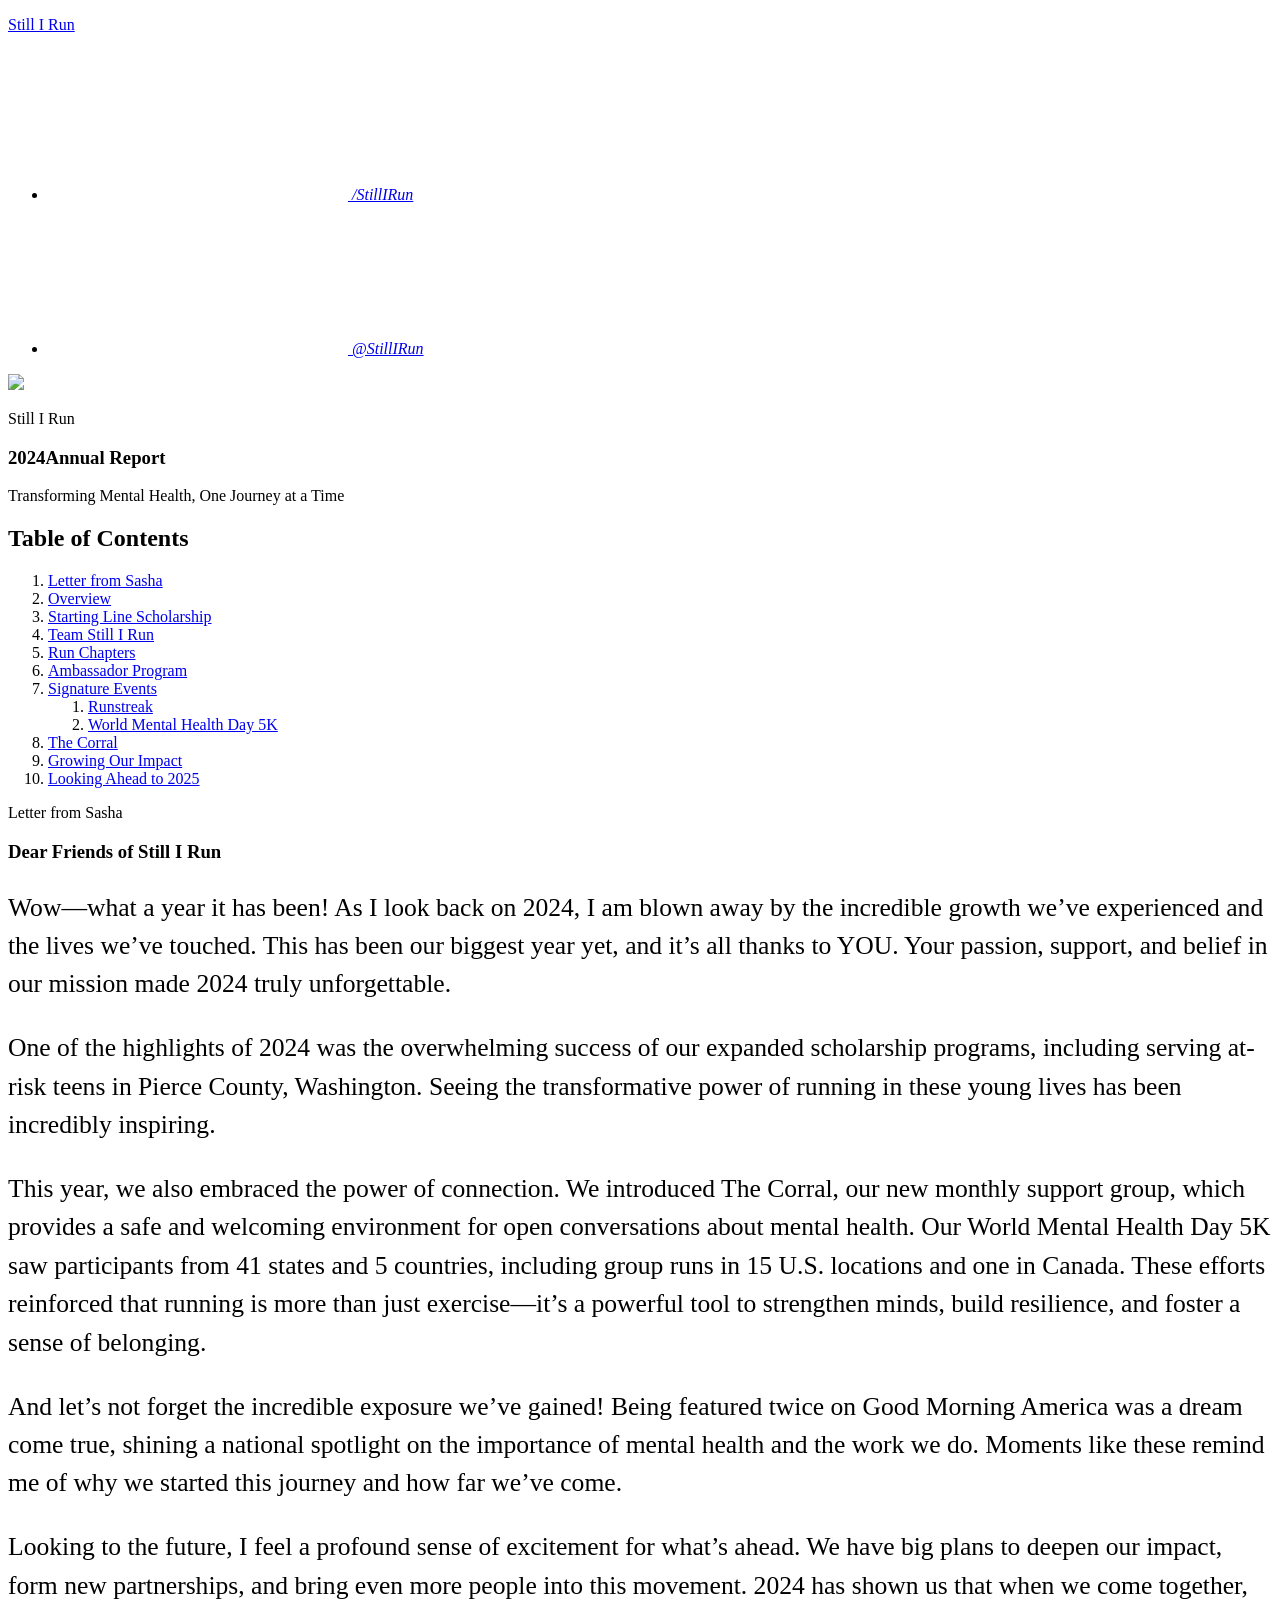
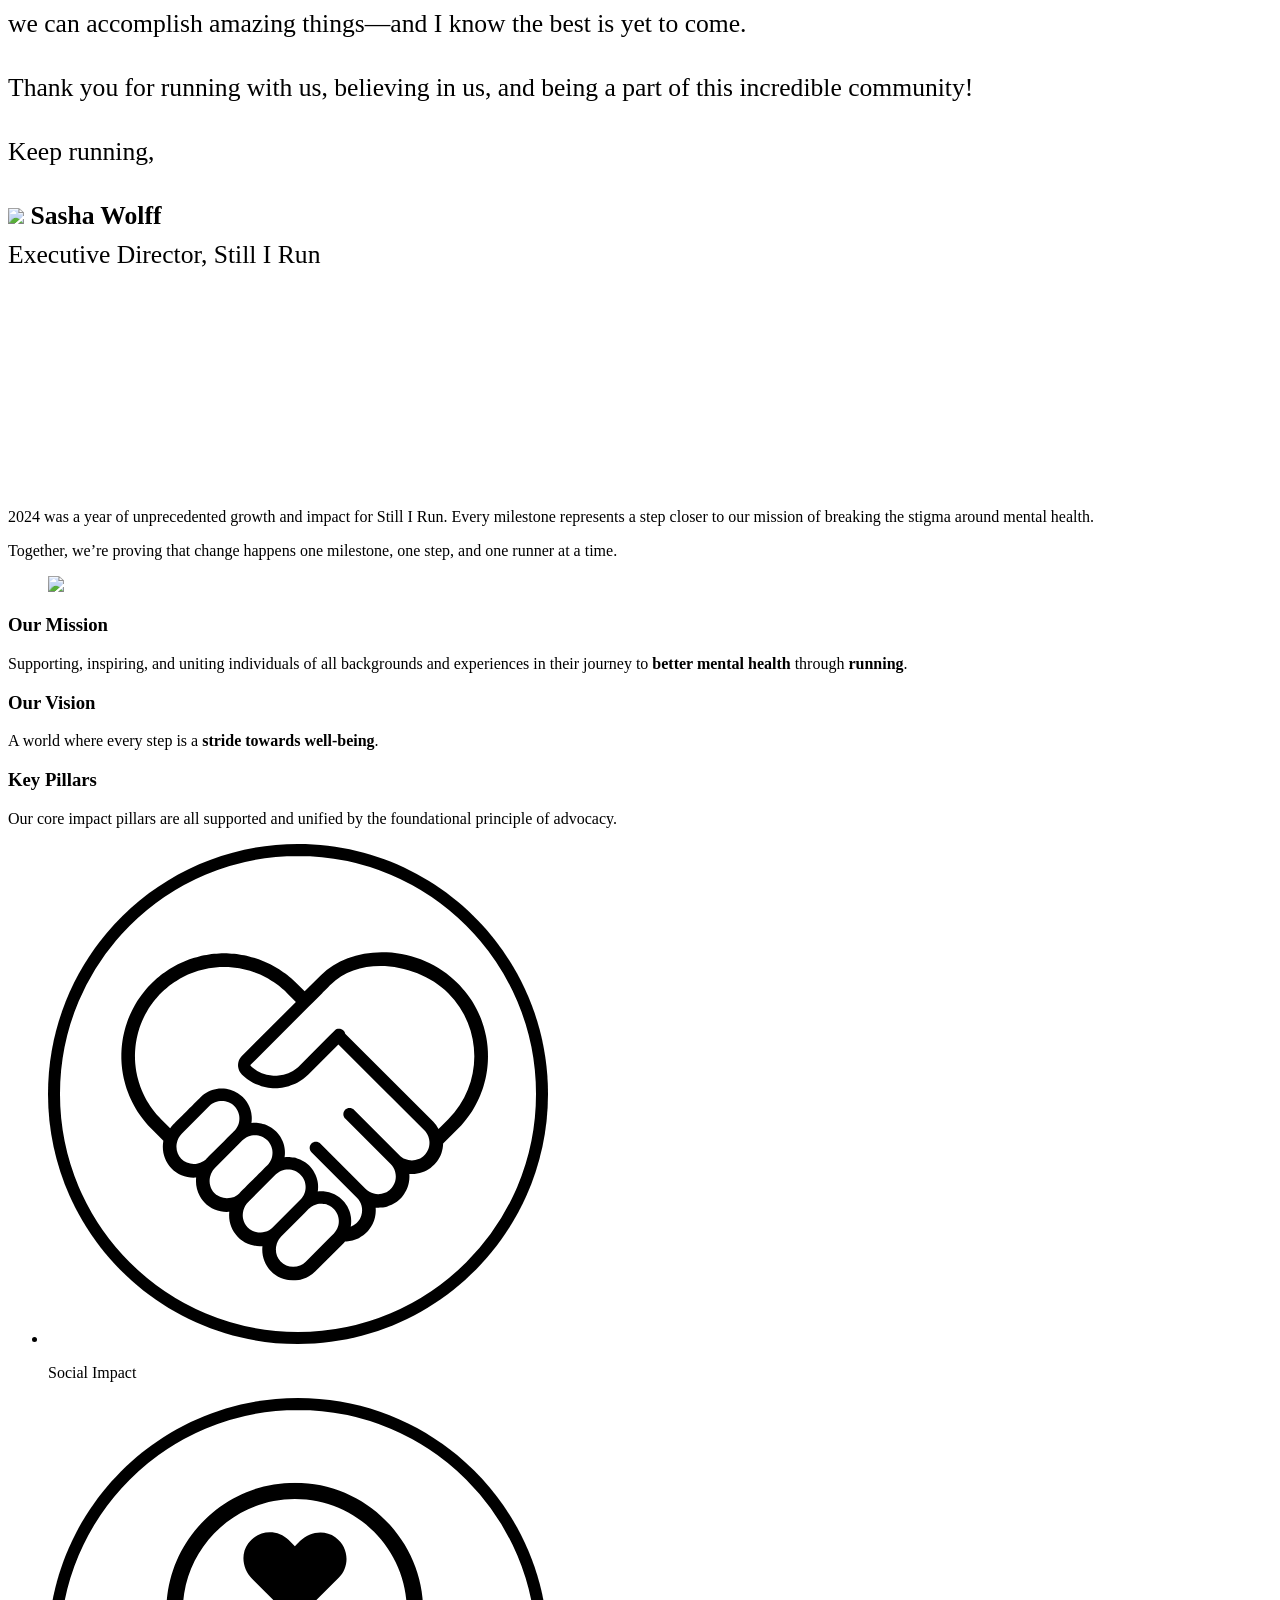
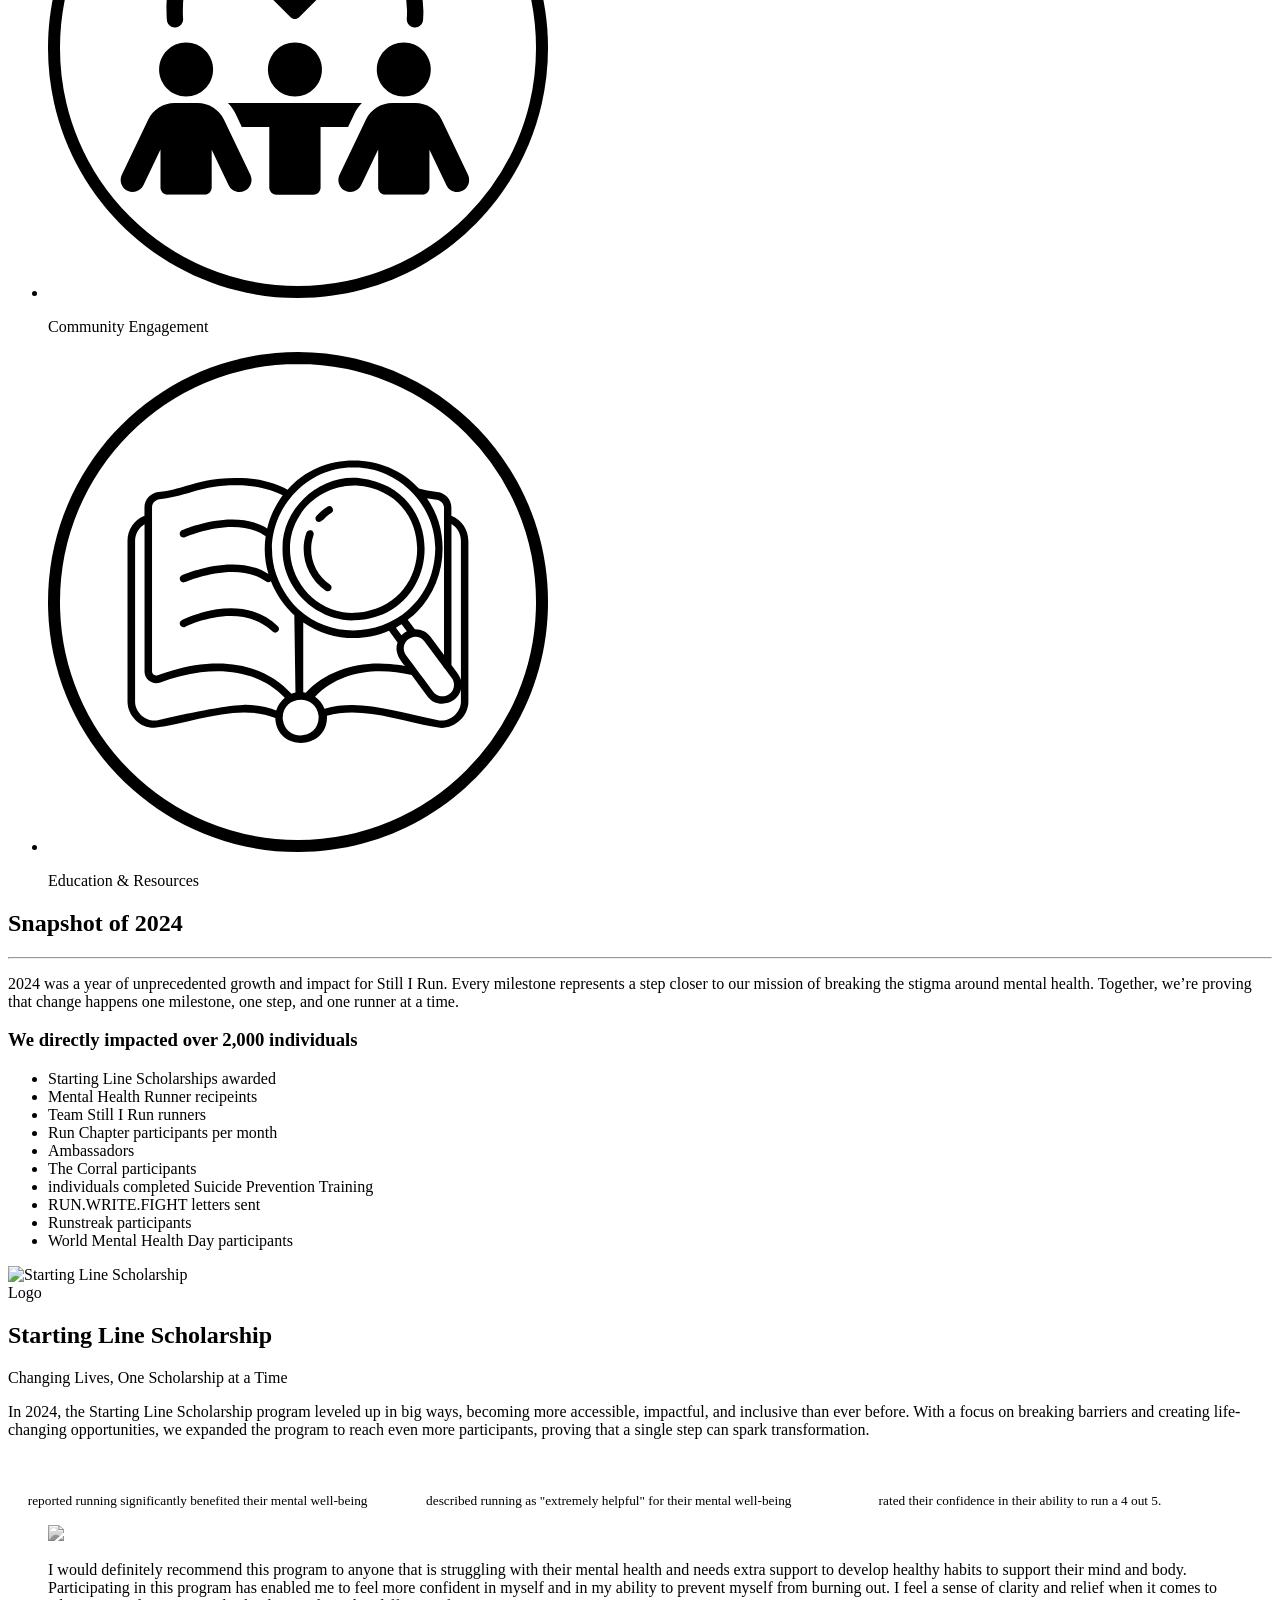
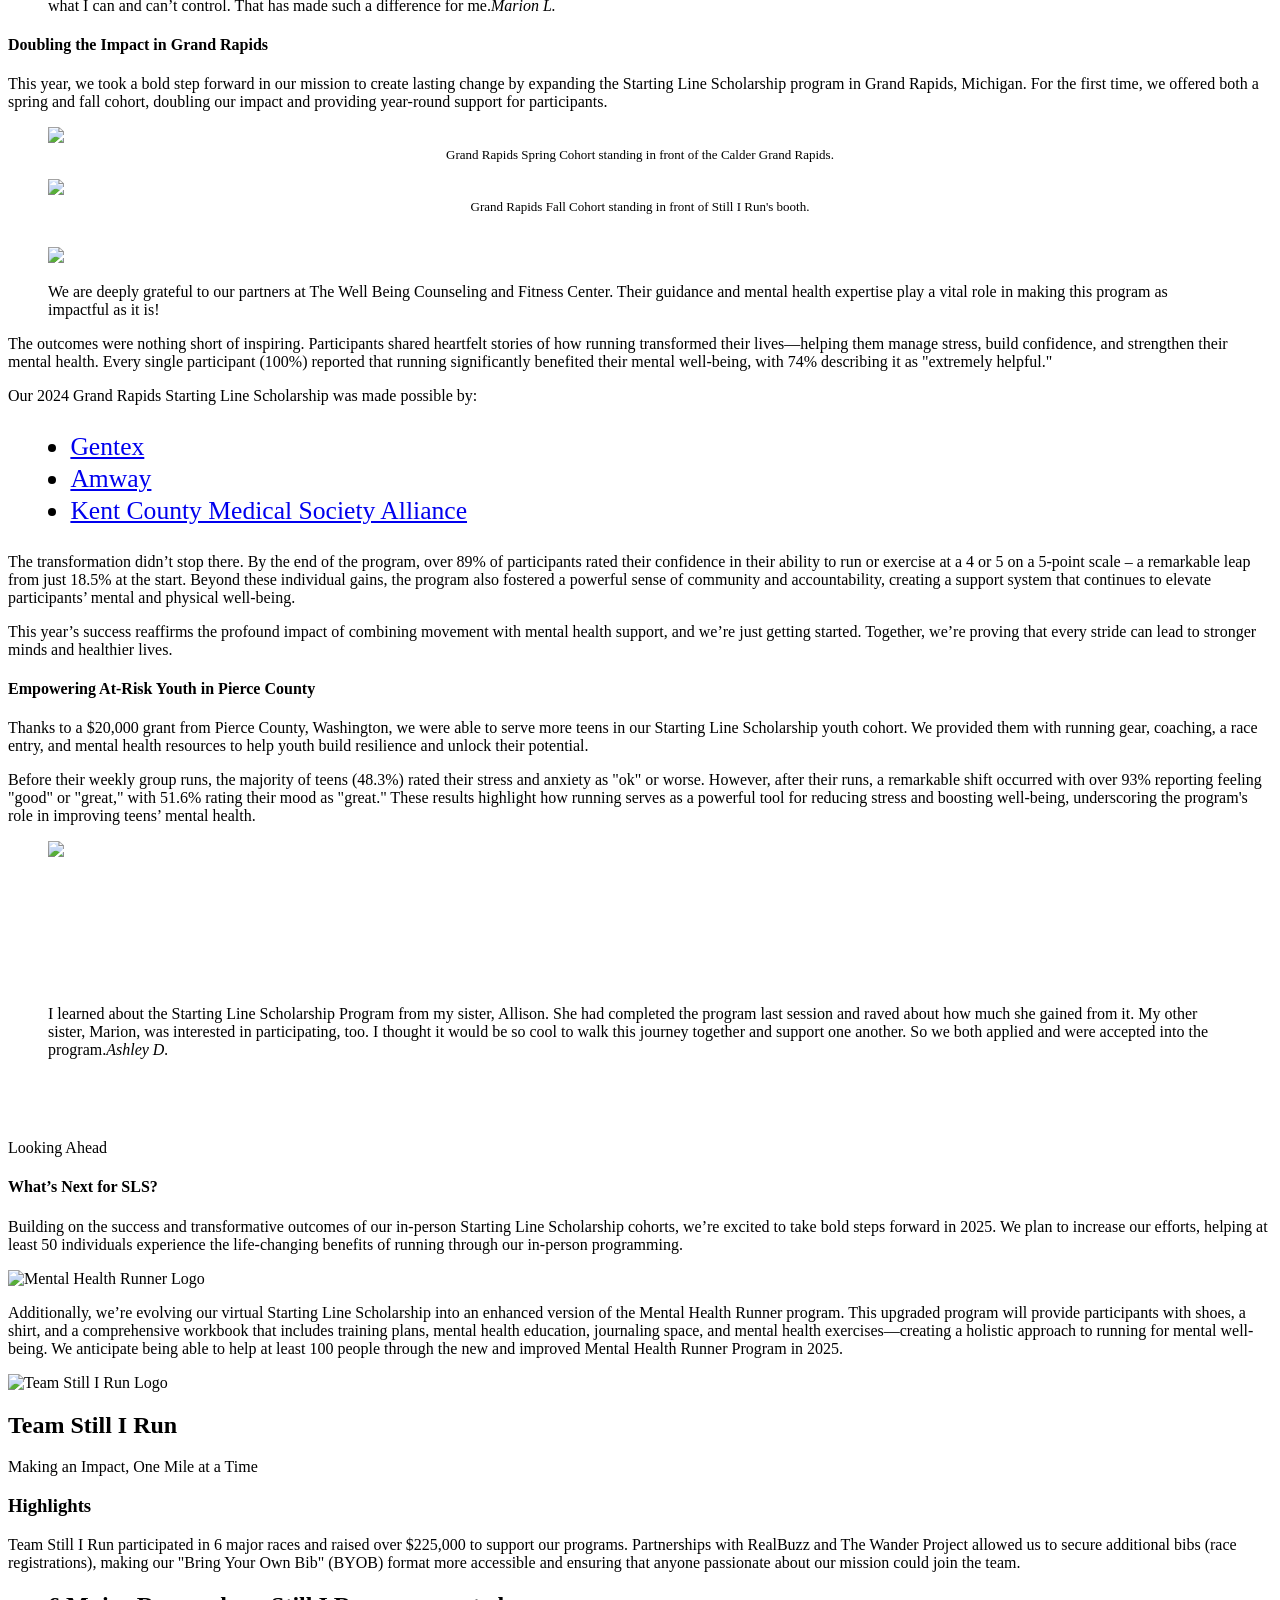
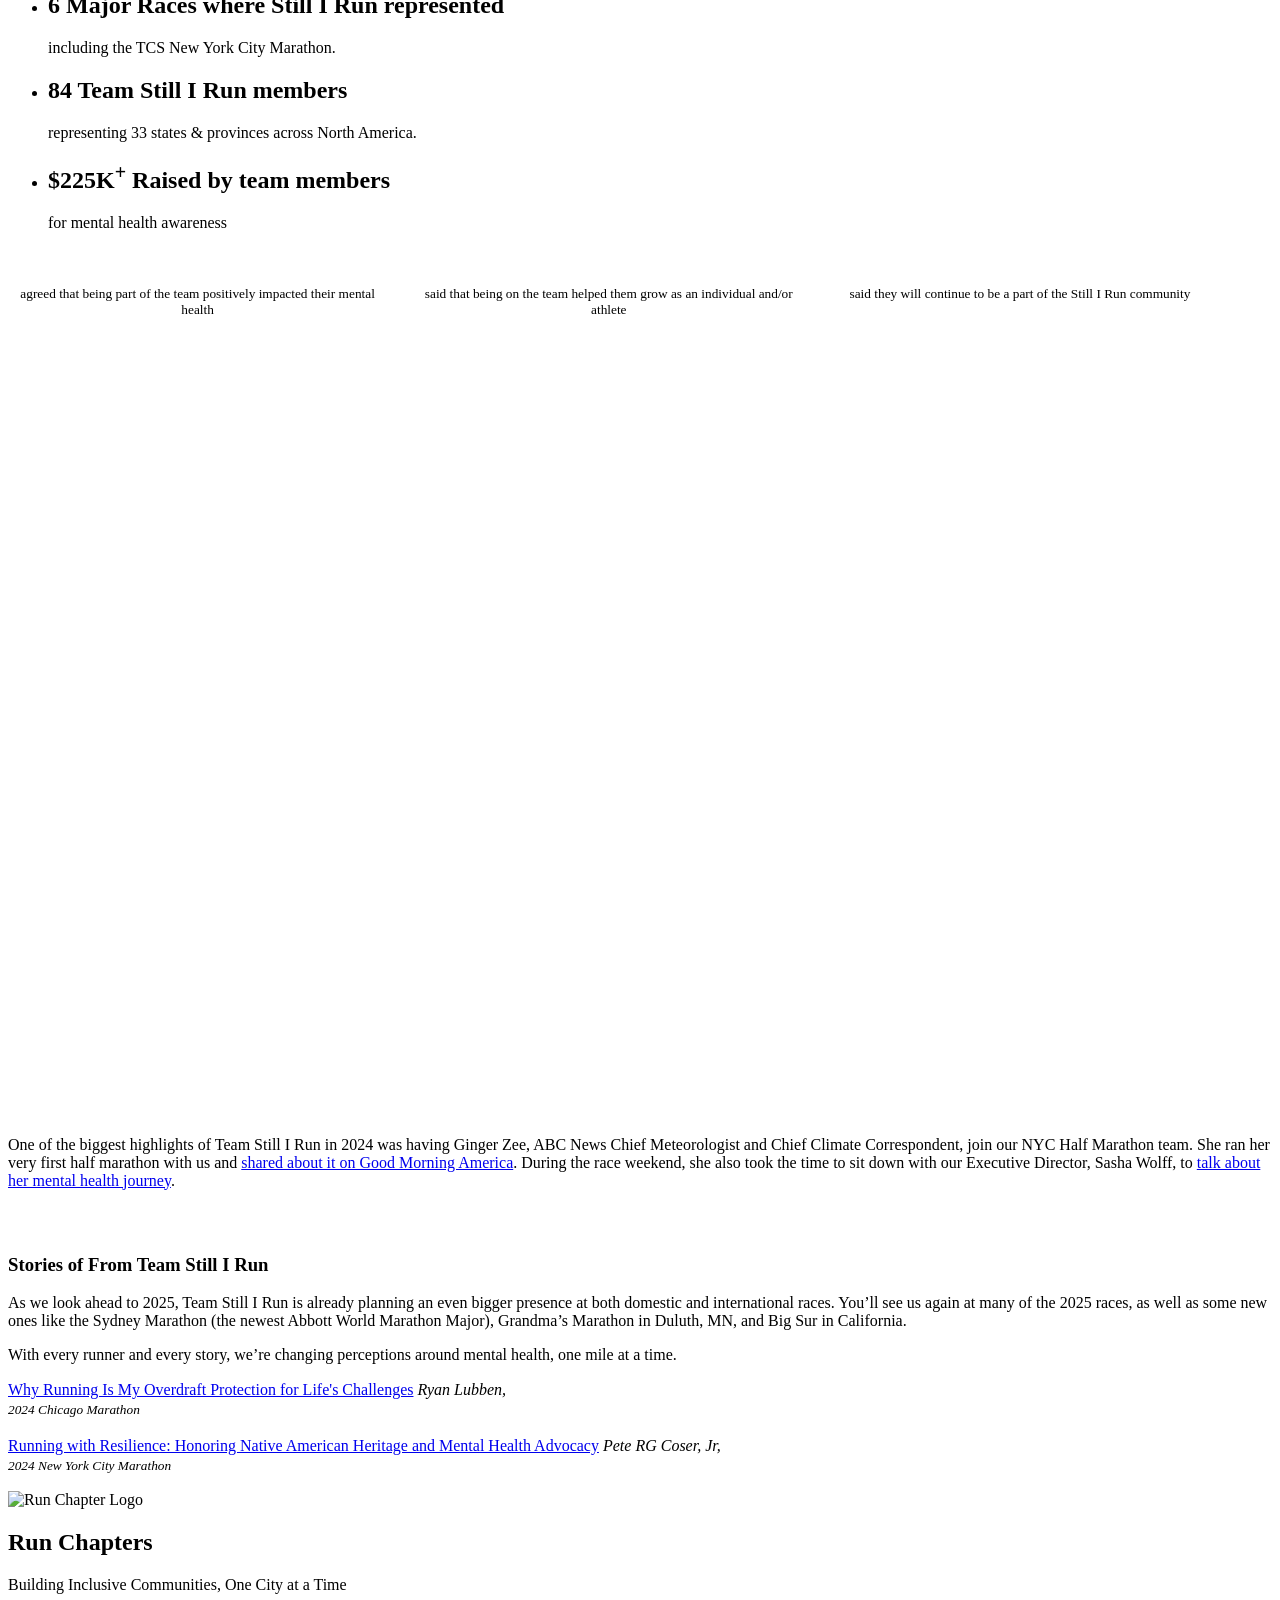
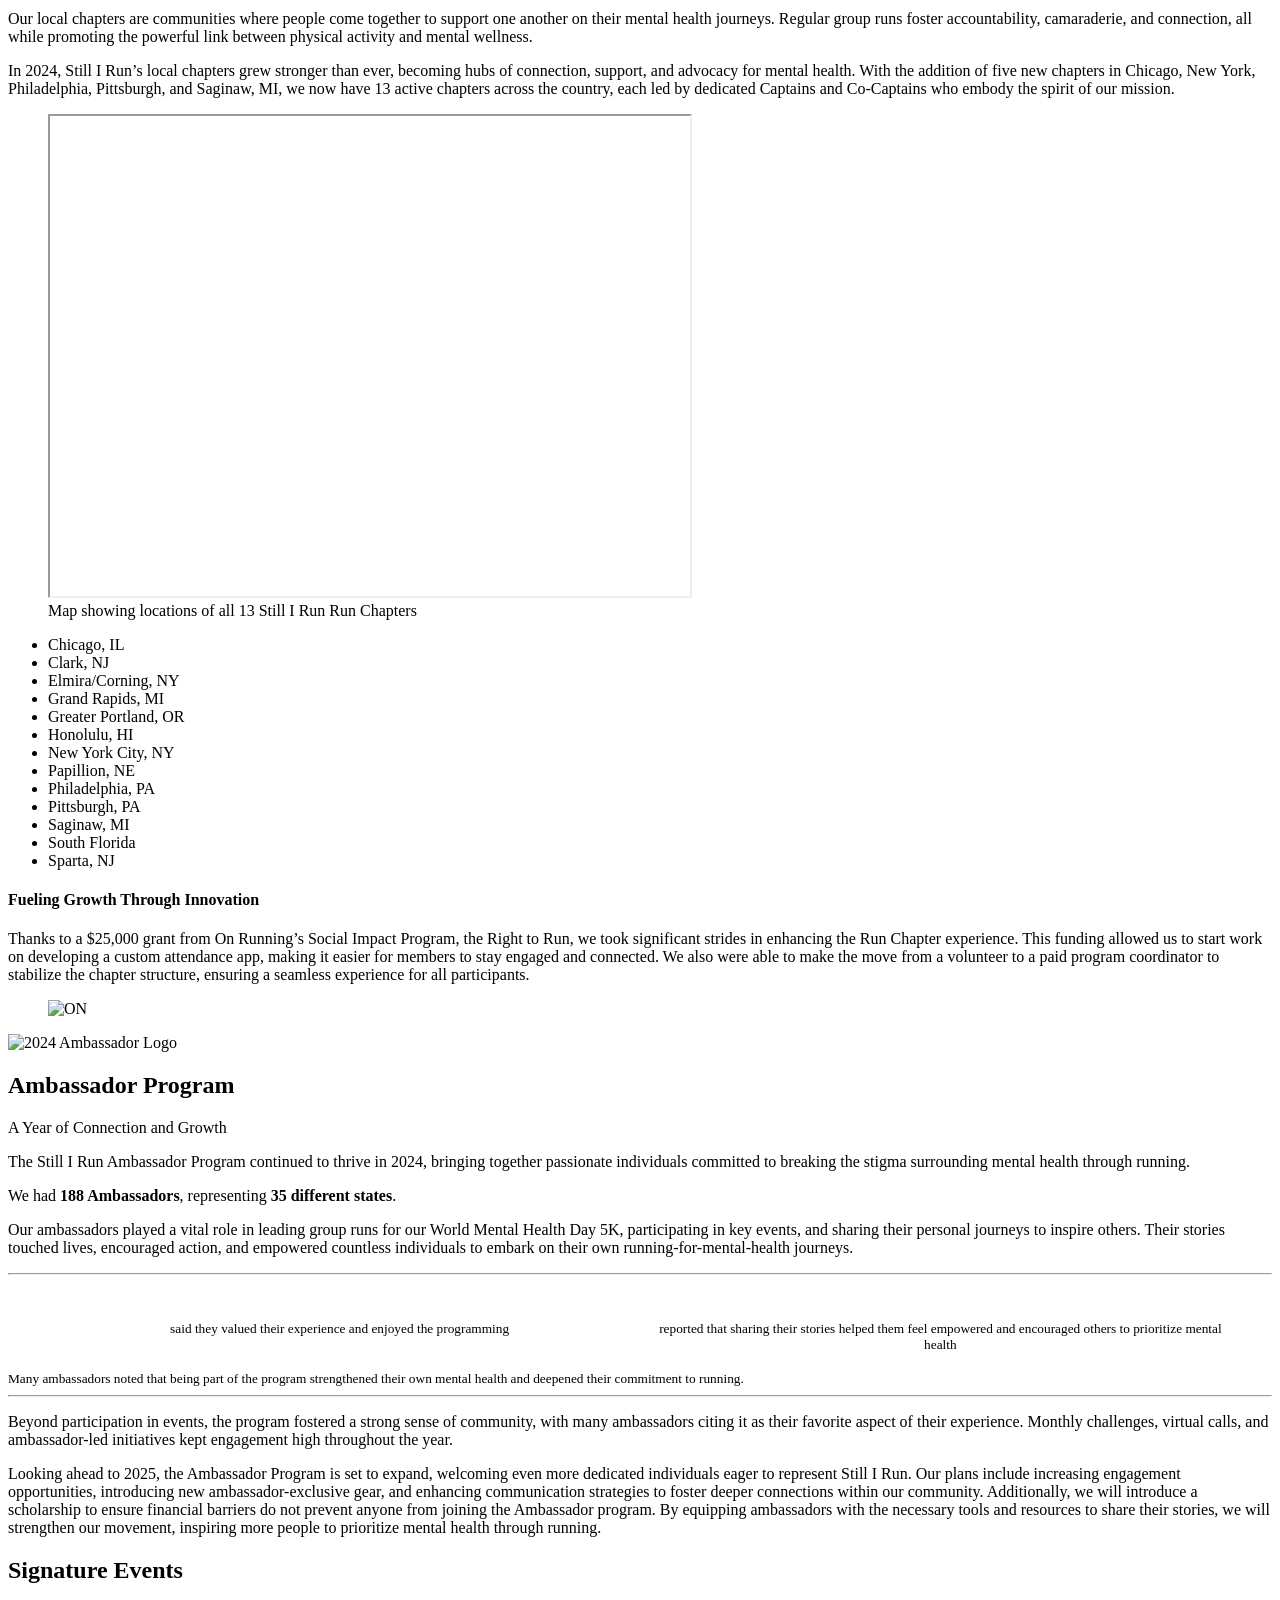
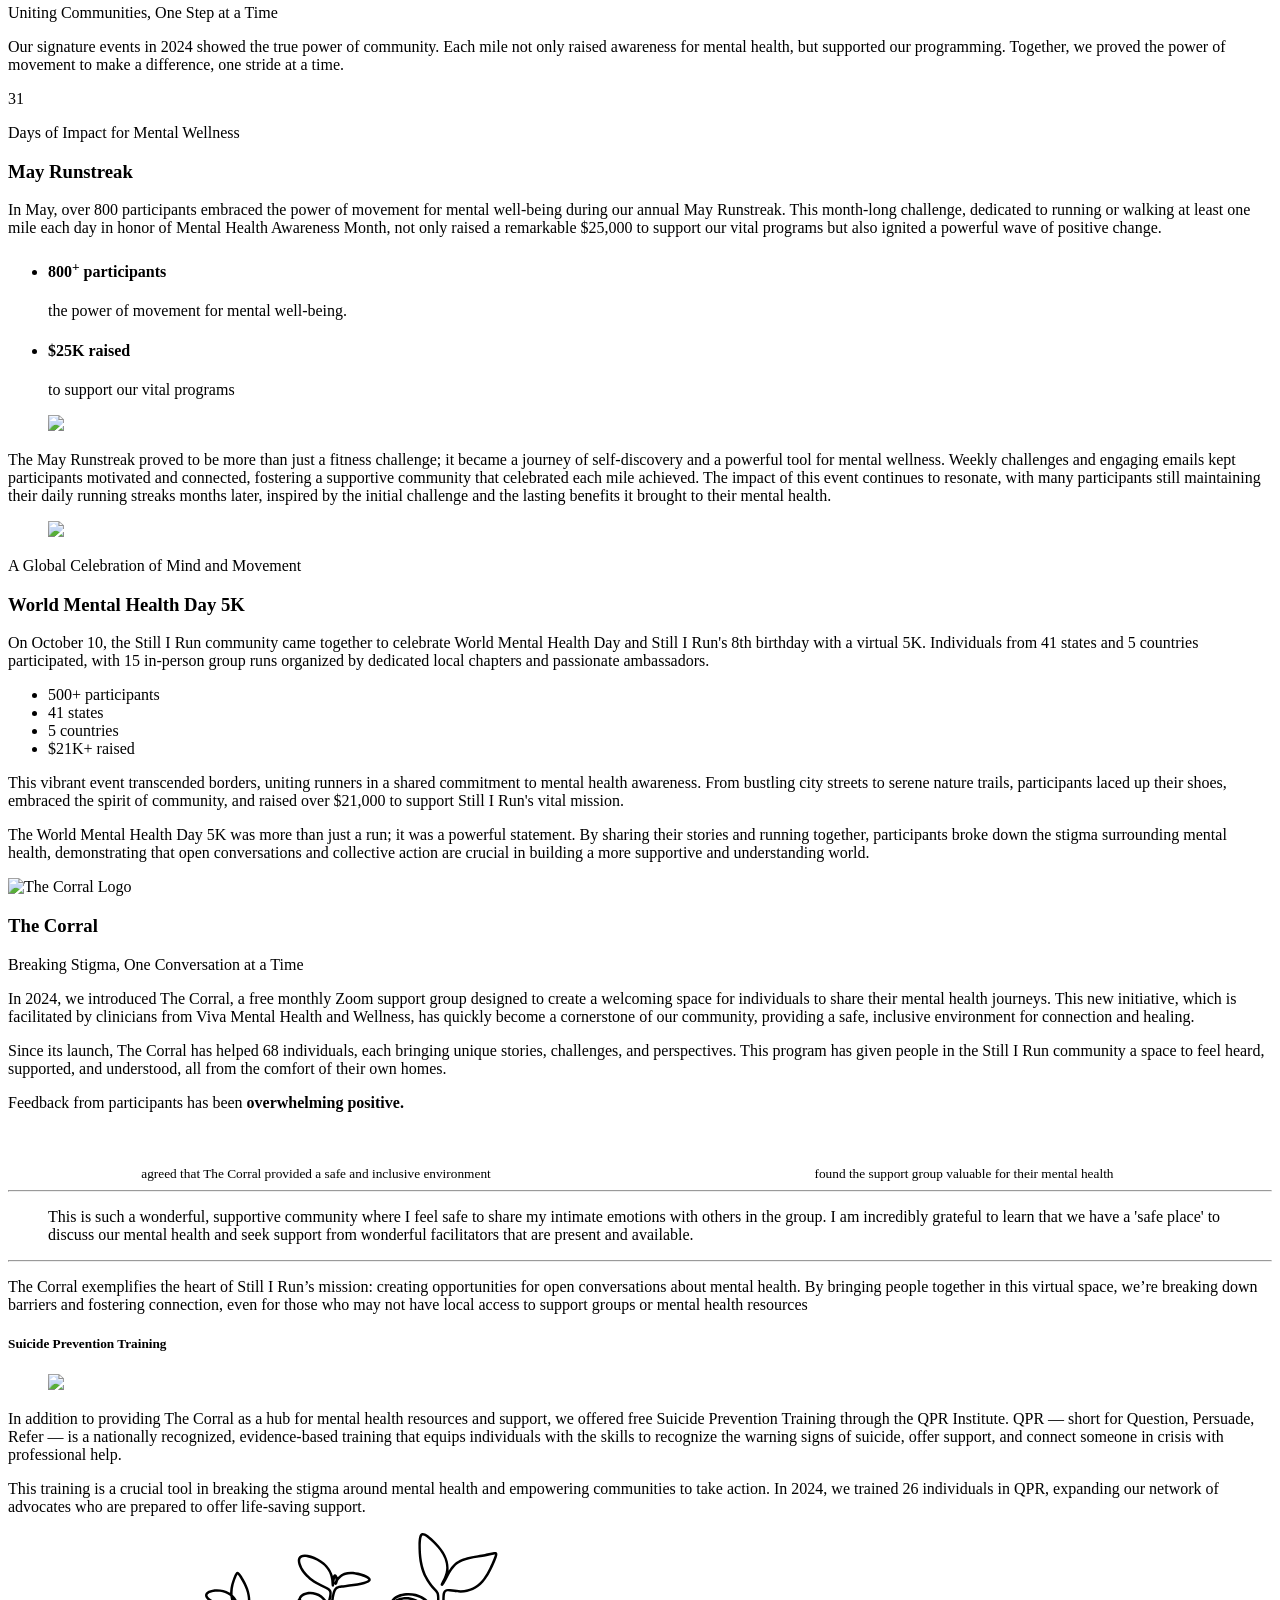
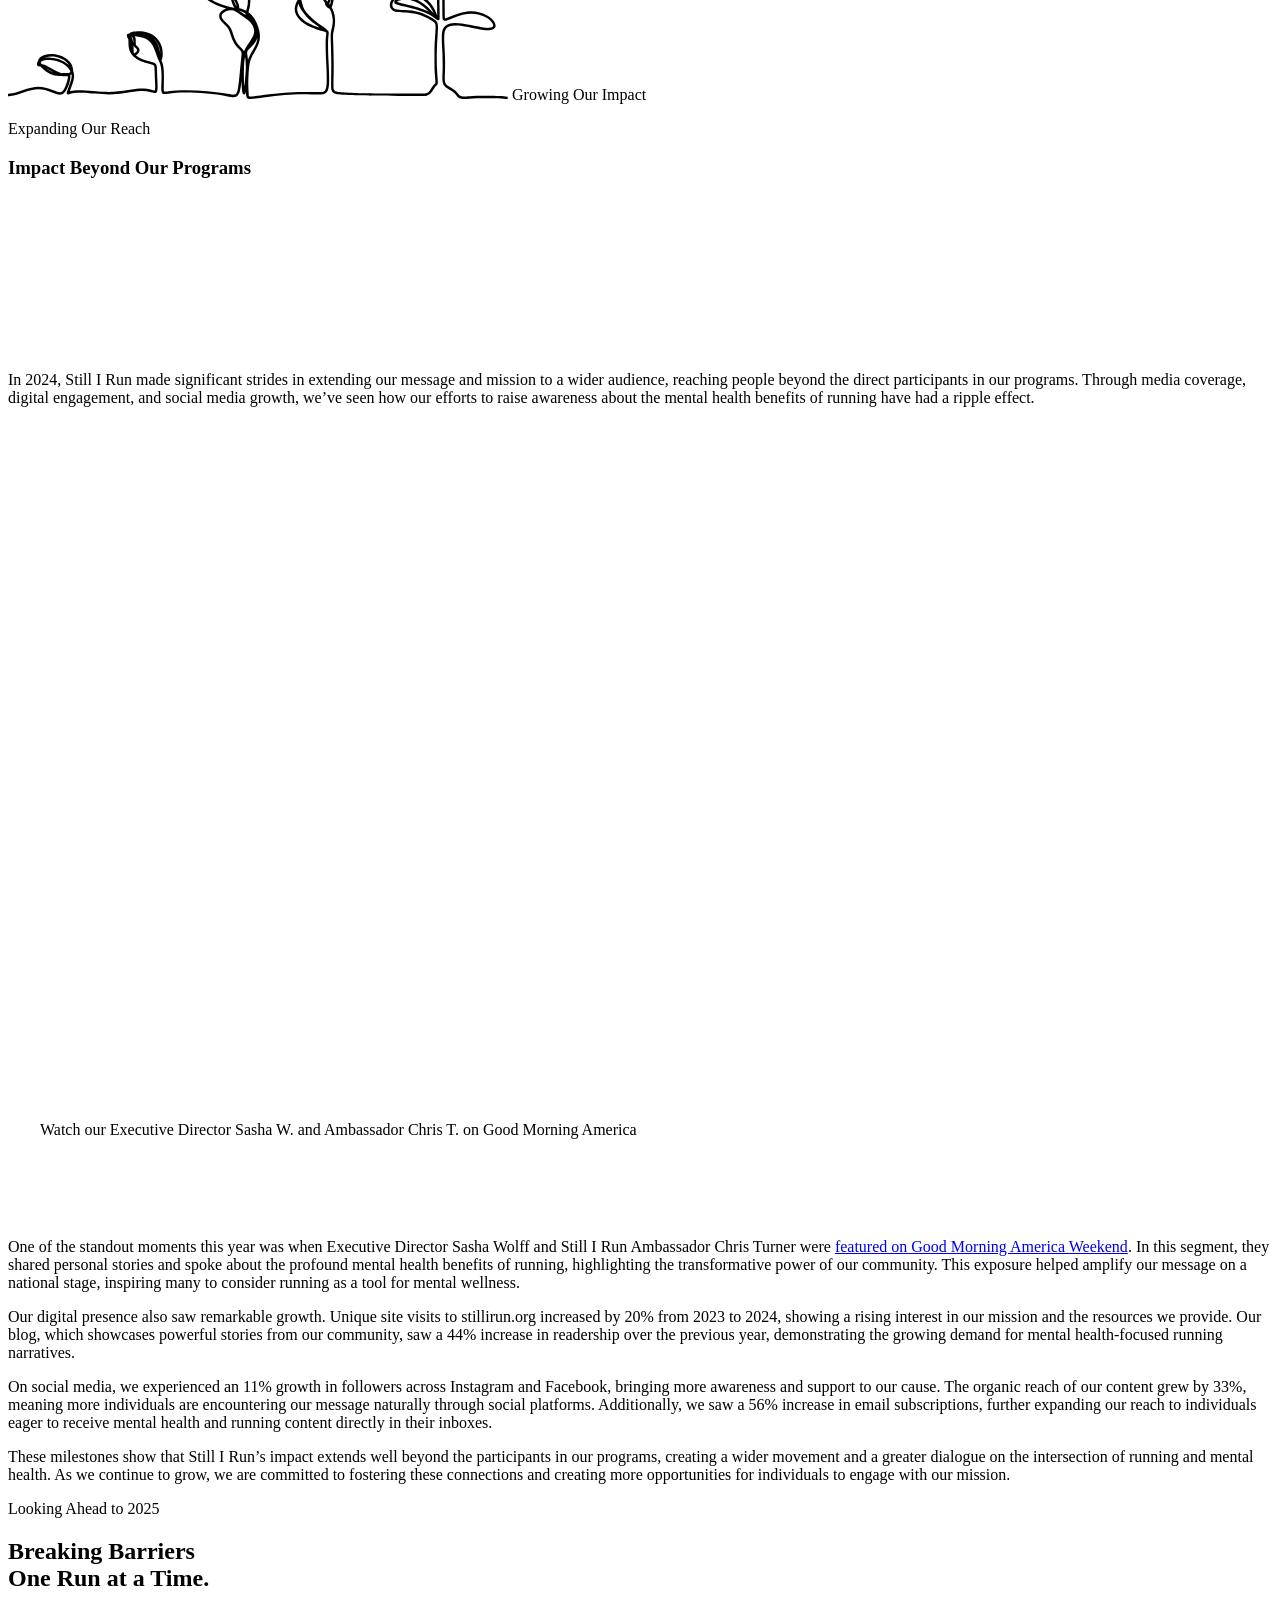
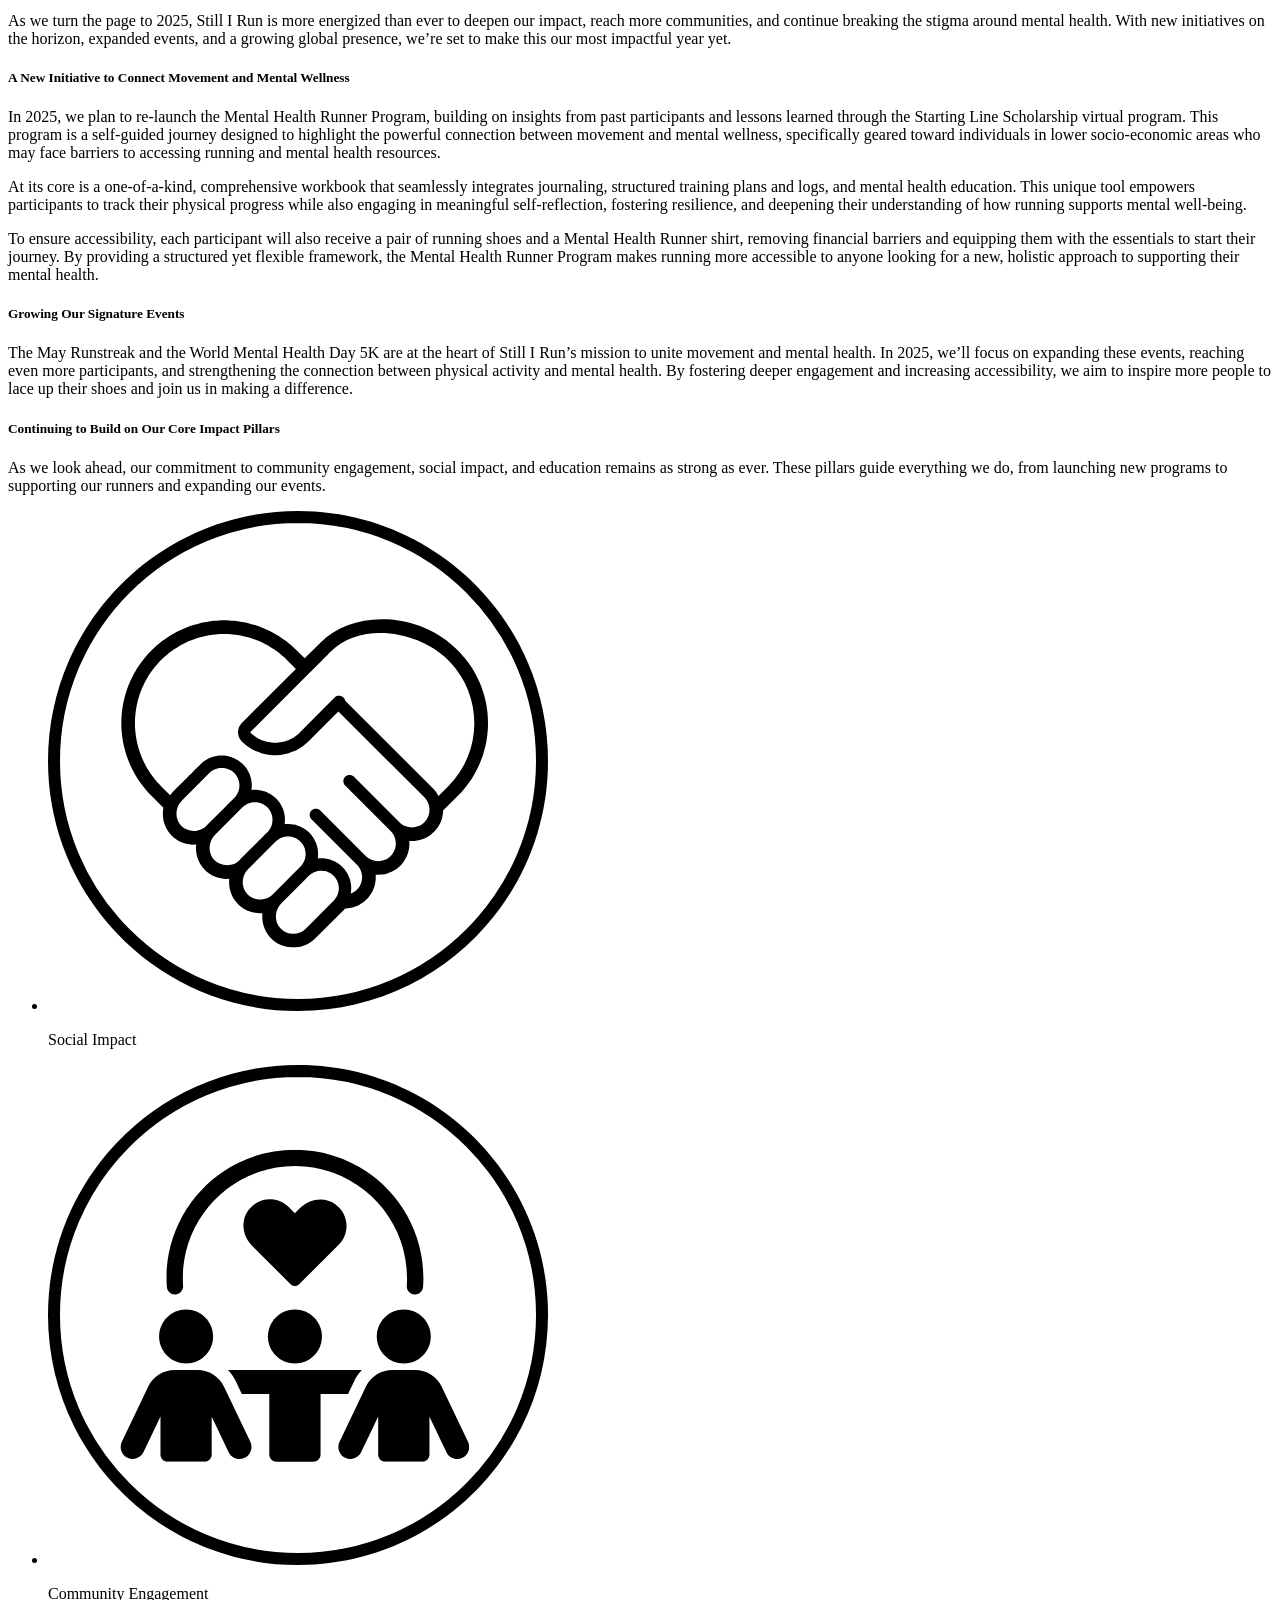
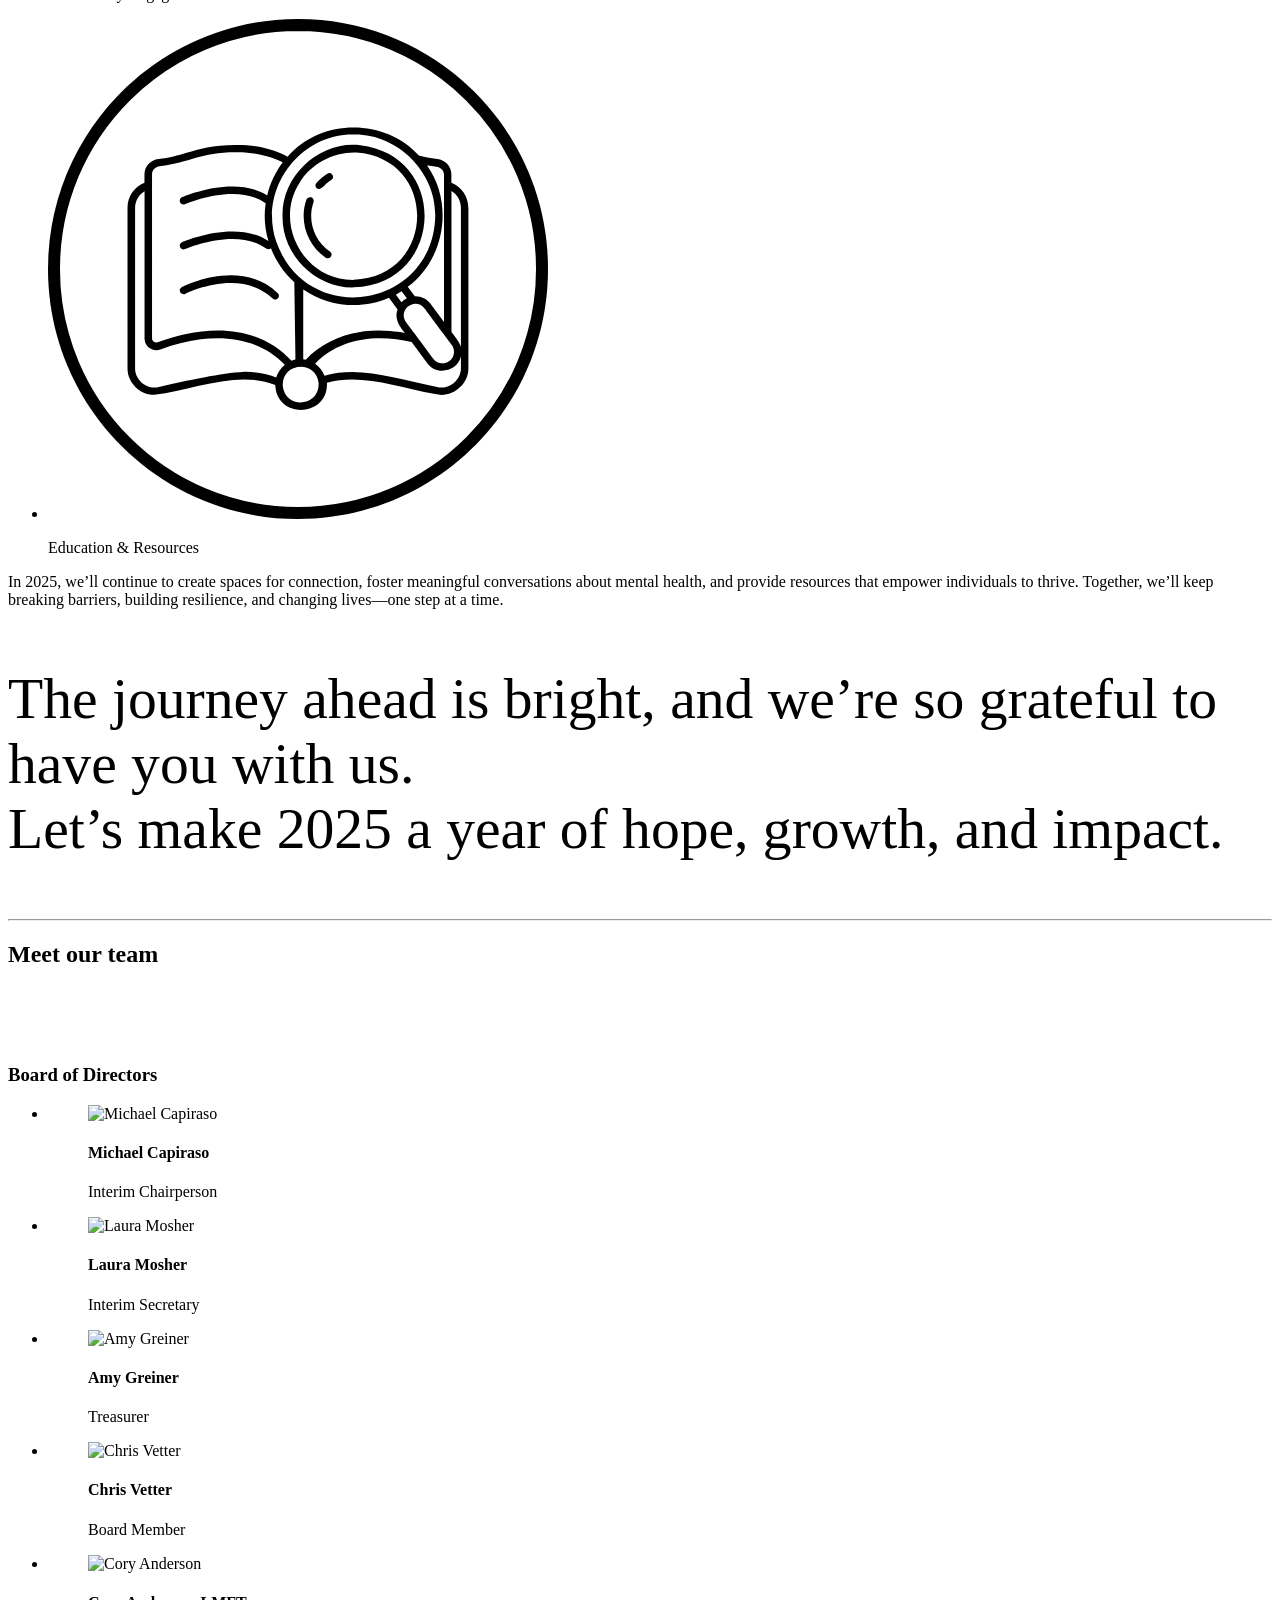
==== index.html @ dd04949f "Update text" ====
<!doctype html>
<html lang="en" prefix="og: http://ogp.me/ns#">

<head>
  <meta charset="utf-8">
  <meta name="viewport" content="width=device-width, initial-scale=1">

  <!-- SEO -->
  <title>Still I Run | 2024 Annual Report</title>
  <meta name="description"
    content="Still I Run is a nationwide non-profit dedicated to promoting the benefits of running for mental health. Read our 2024 annual report to see what we accomplished this year.">

  <!-- URL CANONICAL -->
  <link rel="canonical" href="https://stillirun.org/">

  <!-- Google Fonts -->
  <link
    href="https://fonts.googleapis.com/css?family=Roboto:100,100i,300,300i,400,400i,700,700i%7CMaitree:200,300,400,600,700&amp;subset=latin-ext"
    rel="stylesheet">

  <!-- CSS WebSlides -->
  <link rel="stylesheet" type='text/css' media='all' href="static/css/webslides.css">

  <!-- Optional - CSS SVG Icons (Font Awesome) -->
  <link rel="stylesheet" type='text/css' media='all' href="static/css/svg-icons.css">

  <!-- CSS Chart -->
  <link rel="stylesheet" href="https://cdn.jsdelivr.net/npm/charts.css/dist/charts.min.css">

  <link rel="stylesheet" type='text/css' media='all' href="static/css/chart-custom.css">

  <!-- Givebutter Widgets -->
  <script async src="https://widgets.givebutter.com/latest.umd.cjs?acct=p70xi9GwD0hI2Z2C&p=other"></script>


  <!-- SOCIAL CARDS (ADD YOUR INFO) -->

  <!-- FACEBOOK -->
  <meta property="og:url" content="https://stillirun.org/">
  <meta property="og:type" content="article">
  <meta property="og:title" content="Still I Run — 2024 Annual Report">
  <meta property="og:description"
    content="Still I Run is a nationwide non-profit dedicated to promoting the benefits of running for mental health. Read our 2024 annual report to see what we accomplished this year.">
  <meta property="og:updated_time" content="2025-02-24T11:30:50">
  <meta property="og:image" content="static/images/share-image.jpg">

  <!-- TWITTER -->
  <meta name="twitter:card" content="summary_large_image">
  <meta name="twitter:site" content="@stillirun">
  <meta name="twitter:creator" content="@stillirun">
  <meta name="twitter:title" content="Still I Run — 2024 Annual Report">
  <meta name="twitter:description"
    content="Still I Run is a nationwide non-profit dedicated to promoting the benefits of running for mental health. Read our 2024 annual report to see what we accomplished this year.">
  <meta name="twitter:image" content="static/images/share-image.jpg">

  <!-- FAVICONS -->
  <link rel="shortcut icon" sizes="16x16" href="static/images/favicons/favicon.png">
  <link rel="shortcut icon" sizes="32x32" href="static/images/favicons/favicon-32.png">
  <link rel="apple-touch-icon icon" sizes="76x76" href="static/images/favicons/favicon-76.png">
  <link rel="apple-touch-icon icon" sizes="120x120" href="static/images/favicons/favicon-120.png">
  <link rel="apple-touch-icon icon" sizes="152x152" href="static/images/favicons/favicon-152.png">
  <link rel="apple-touch-icon icon" sizes="180x180" href="static/images/favicons/favicon-180.png">
  <link rel="apple-touch-icon icon" sizes="192x192" href="static/images/favicons/favicon-192.png">

  <!-- Android -->
  <meta name="mobile-web-app-capable" content="yes">
  <meta name="theme-color" content="#333333">

</head>

<body>
  <header role="banner">
    <nav role="navigation">
      <p class="logo"><a href="index.html" title="Still I Run 2024 Annual Report">Still I Run</a></p>
      <ul>
        <li class="facebook">
          <a rel="external" href="https://facebook.com/stillirun" title="Facebook">
            <svg class="fa-facebook">
              <use xlink:href="#fa-facebook"></use>
            </svg>
            <em>/StillIRun</em>
          </a>
        </li>
        <li class="instagram">
          <a rel="external" href="https://instagram.com/stillirun" title="Instagram">
            <svg class="fa-instagram">
              <use xlink:href="#fa-instagram"></use>
            </svg>
            <em>@StillIRun</em>
          </a>
        </li>
      </ul>
    </nav>
  </header>

  <main role="main">
    <article id="webslides">
      <section>
        <span class="background background-right"
          style="background-image:url('static/images/backgrounds/1.svg')"></span>
        <img src="static/images/logos/logo-green.png" width="200" class="background-top-left" />
        <div class="wrap">
          <p class="text-subtitle">Still I Run</p>
          <h1><strong class="text-landing">2024</strong>Annual Report</h1>
          <p class="text-intro">Transforming Mental Health, One Journey at a Time</p>
        </div>
      </section>
      <section id="toc">
        <span class="background-right-top fade-white" style="background-image:url('static/images/backgrounds/toc-bg.jpg')"></span>
        <div class="wrap alignright">
          <h2 class="text-landing">Table of Contents</h2>
          <div class="toc size-50">
            <ol>
              <li>
                <a href="#letter-from-sasha" title="Go to Letter from Sasha">
                  <span class="chapter">Letter from Sasha</span>
                </a>
              </li>
              <li>
                <a href="#overview" title="Go to Overview">
                  <span class="chapter">Overview</span>
                </a>
              </li>
              <li><a href="#sls" title="Go to Starting Line Scholarship">
                  <span class="chapter">Starting Line Scholarship</span>
                </a></li>
              <li><a href="#tsir" title="Go to Team Still I Run">
                  <span class="chapter">Team Still I Run</span>
                </a></li>
              <li><a href="#run-chapters" title="Go to Run Chapters">
                  <span class="chapter">Run Chapters</span>
                </a></li>
              <li><a href="#ambassadors" title="Go to Ambassador Program">
                  <span class="chapter">Ambassador Program</span>
                </a></li>
              <li>
                <a href="#events" title="Go to Signature Events">
                  <span class="chapter">Signature Events</span>
                </a>
                <ol>
                  <li>
                    <a href="#runstreak" title="Go to Runstreak">
                      <span class="chapter">Runstreak</span>
                    </a>
                  </li>
                  <li>
                    <a href="#wmhd" title="Go to World Mental Health Day 5K">
                      <span class="chapter">World Mental Health Day 5K</span>
                    </a>
                  </li>
                </ol>
              </li>
              <li><a href="#corral" title="Go to The Corral">
                  <span class="chapter">The Corral</span>
                </a></li>
              <li><a href="#impact" title="Go to Growing Our Impact">
                  <span class="chapter">Growing Our Impact</span>
                </a></li>
              <li><a href="#future" title="Go to Looking Ahead to 2025">
                  <span class="chapter">Looking Ahead to 2025</span>
                </a></li>
            </ol>
          </div>
        </div>
      </section>
      <section id="letter-from-sasha no-padding">
        <span class="background-center-bottom" style="background-image:url('static/images/backgrounds/4.svg')"></span>
        <div class="wrap">
          <span class="text-subtitle">Letter from Sasha</span>
          <h3><strong>Dear Friends of Still I Run</strong></h3>

          <div class="text-cols" style="font-size: 1.6rem; line-height: 2.4rem;">
            <p>Wow—what a year it has been! As I look back on 2024, I am blown away by the incredible growth we’ve
              experienced and the lives we’ve touched. This has been our biggest year yet, and it’s all thanks to YOU.
              Your passion, support, and belief in our mission made 2024 truly unforgettable.</p>
            <p>One of the highlights of 2024 was the overwhelming success of our expanded scholarship programs,
              including serving at-risk teens in Pierce County, Washington. Seeing the transformative power of running
              in these young lives has been incredibly inspiring.</p>

            <p>This year, we also embraced the power of connection. We introduced The Corral, our new monthly support
              group, which provides a safe and welcoming environment for open conversations about mental health. Our
              World Mental Health Day 5K saw participants from 41 states and 5 countries, including group runs in 15
              U.S. locations and one in Canada. These efforts reinforced that running is more than just exercise—it’s a
              powerful tool to strengthen minds, build resilience, and foster a sense of belonging.</p>

            <p>And let’s not forget the incredible exposure we’ve gained! Being featured twice on Good Morning America
              was a dream come true, shining a national spotlight on the importance of mental health and the work we do.
              Moments like these remind me of why we started this journey and how far we’ve come.</p>
            <p>Looking to the future, I feel a profound sense of excitement for what’s ahead. We have big plans to deepen
              our impact, form new partnerships, and bring even more people into this movement. 2024 has shown us that
              when we come together, we can accomplish amazing things—and I know the best is yet to come.</p>
            <p>Thank you for running with us, believing in us, and being a part of this incredible community!</p>
            <p>Keep running,</p>
            <p class="flexblock">
              <img src="static/images/sasha-square.jpg" class="avatar-80" />
              <span style="align-self: center;">
                <strong>Sasha Wolff</strong><br>
                Executive Director, Still I Run
              </span>
            </p>
          </div>
        </div>
      </section>
      <section class="bg-primary" id="overview">
        <span class="background-center-top" style="background-image:url('static/images/backgrounds/5.svg')"></span>
        <div class="wrap size-70 aligncenter" style="padding-top: 12rem;">
          <p class="text-intro">
            2024 was a year of unprecedented growth and impact for Still I Run. Every milestone represents a step closer
            to our mission of breaking the stigma around mental health.
          </p>
          <p class="text-pull text-serif">Together, we’re proving that change happens one milestone, one step, and one
            runner at a time.</p>
        </div>
      </section>
      <section class="bg-primary fullscreen">
        <div class="card-40">
          <figure>
            <img src="static/images/city-running.jpg">
          </figure>
          <div class="flex-content">
            <h3 class="text-intro">Our Mission</h3>
            <p class="text-context text-serif">Supporting, inspiring, and uniting individuals of all backgrounds and
              experiences in their journey to <strong>better mental health</strong> through <strong>running</strong>.
            </p>

            <h3 class="text-intro">Our Vision</h3>
            <p class="text-context text-serif">A world where every step is a <strong>stride towards well-being</strong>.
            </p>

            <h3 class="text-intro">Key Pillars</h3>
            <p class="text-context text-serif">Our core impact pillars are all supported and unified by the foundational
              principle of advocacy.</p>
            <ul class="flexblock metrics">
              <li>
                <div>
                  <svg xmlns="http://www.w3.org/2000/svg" xmlns:xlink="http://www.w3.org/1999/xlink" width="500"
                    zoomAndPan="magnify" viewBox="0 0 375 374.999991" height="500" preserveAspectRatio="xMidYMid meet"
                    version="1.0">
                    <defs>
                      <clipPath id="994b2fbe9d">
                        <path
                          d="M 187.5 0 C 83.945312 0 0 83.945312 0 187.5 C 0 291.054688 83.945312 375 187.5 375 C 291.054688 375 375 291.054688 375 187.5 C 375 83.945312 291.054688 0 187.5 0 Z M 187.5 0 "
                          clip-rule="nonzero" />
                      </clipPath>
                      <clipPath id="5f492e0f2a">
                        <path d="M 54 81 L 330 81 L 330 327.359375 L 54 327.359375 Z M 54 81 " clip-rule="nonzero" />
                      </clipPath>
                    </defs>
                    <g clip-path="url(#994b2fbe9d)">
                      <path stroke-linecap="butt" transform="matrix(0.75, 0, 0, 0.75, 0.0000045, -0.000000000000021316)"
                        fill="none" stroke-linejoin="miter"
                        d="M 249.999994 0.000000000000028422 C 111.927078 0.000000000000028422 -0.000006 111.927084 -0.000006 250 C -0.000006 388.072917 111.927078 500.000001 249.999994 500.000001 C 388.072911 500.000001 499.999995 388.072917 499.999995 250 C 499.999995 111.927084 388.072911 0.000000000000028422 249.999994 0.000000000000028422 Z M 249.999994 0.000000000000028422 "
                        stroke="currentColor" stroke-width="24" stroke-opacity="1" stroke-miterlimit="4" />
                    </g>
                    <g clip-path="url(#5f492e0f2a)">
                      <path fill="currentColor"
                        d="M 307.445312 104.597656 C 293.296875 90.449219 274.304688 82.152344 253.972656 81.246094 C 234.363281 80.355469 216.417969 86.617188 204.679688 98.359375 L 192.507812 110.527344 L 186.582031 104.597656 C 185.6875 103.707031 184.773438 102.835938 183.839844 101.988281 C 182.90625 101.140625 181.949219 100.320312 180.976562 99.519531 C 180 98.71875 179.007812 97.941406 177.992188 97.191406 C 176.980469 96.4375 175.949219 95.714844 174.898438 95.011719 C 173.851562 94.3125 172.785156 93.636719 171.703125 92.988281 C 170.621094 92.339844 169.523438 91.71875 168.410156 91.125 C 167.300781 90.527344 166.171875 89.960938 165.03125 89.421875 C 163.890625 88.882812 162.738281 88.371094 161.574219 87.890625 C 160.410156 87.40625 159.230469 86.953125 158.042969 86.527344 C 156.855469 86.101562 155.660156 85.707031 154.453125 85.339844 C 153.246094 84.976562 152.027344 84.640625 150.804688 84.332031 C 149.582031 84.027344 148.351562 83.75 147.113281 83.503906 C 145.875 83.257812 144.632812 83.042969 143.386719 82.855469 C 142.136719 82.671875 140.886719 82.515625 139.632812 82.394531 C 138.375 82.269531 137.117188 82.175781 135.859375 82.113281 C 134.597656 82.054688 133.335938 82.023438 132.078125 82.023438 C 130.816406 82.023438 129.554688 82.054688 128.292969 82.113281 C 127.035156 82.175781 125.777344 82.269531 124.519531 82.394531 C 123.265625 82.515625 122.015625 82.671875 120.765625 82.855469 C 119.519531 83.042969 118.277344 83.257812 117.039062 83.503906 C 115.800781 83.75 114.570312 84.027344 113.347656 84.332031 C 112.125 84.640625 110.910156 84.976562 109.699219 85.339844 C 108.492188 85.707031 107.296875 86.101562 106.109375 86.527344 C 104.921875 86.953125 103.746094 87.40625 102.578125 87.890625 C 101.414062 88.371094 100.261719 88.882812 99.121094 89.421875 C 97.980469 89.960938 96.851562 90.53125 95.742188 91.125 C 94.628906 91.71875 93.53125 92.339844 92.449219 92.988281 C 91.367188 93.636719 90.300781 94.3125 89.253906 95.011719 C 88.203125 95.714844 87.171875 96.441406 86.160156 97.191406 C 85.144531 97.941406 84.152344 98.71875 83.175781 99.519531 C 82.203125 100.320312 81.246094 101.144531 80.3125 101.988281 C 79.378906 102.835938 78.464844 103.707031 77.574219 104.597656 C 76.679688 105.492188 75.8125 106.40625 74.964844 107.339844 C 74.117188 108.273438 73.292969 109.230469 72.492188 110.203125 C 71.691406 111.179688 70.917969 112.171875 70.164062 113.1875 C 69.414062 114.199219 68.6875 115.230469 67.988281 116.28125 C 67.285156 117.328125 66.609375 118.394531 65.960938 119.476562 C 65.3125 120.558594 64.691406 121.65625 64.097656 122.769531 C 63.503906 123.878906 62.9375 125.007812 62.398438 126.148438 C 61.855469 127.289062 61.347656 128.441406 60.863281 129.605469 C 60.382812 130.769531 59.925781 131.949219 59.503906 133.136719 C 59.078125 134.324219 58.679688 135.519531 58.316406 136.726562 C 57.949219 137.933594 57.613281 139.152344 57.304688 140.375 C 57 141.597656 56.722656 142.828125 56.476562 144.066406 C 56.230469 145.304688 56.015625 146.546875 55.832031 147.792969 C 55.644531 149.039062 55.492188 150.292969 55.367188 151.546875 C 55.242188 152.804688 55.152344 154.0625 55.089844 155.320312 C 55.027344 156.582031 54.996094 157.839844 54.996094 159.101562 C 54.996094 160.363281 55.027344 161.625 55.089844 162.886719 C 55.152344 164.144531 55.242188 165.402344 55.367188 166.660156 C 55.492188 167.914062 55.644531 169.164062 55.832031 170.414062 C 56.015625 171.660156 56.230469 172.902344 56.476562 174.140625 C 56.722656 175.378906 57 176.609375 57.304688 177.832031 C 57.613281 179.054688 57.949219 180.269531 58.316406 181.476562 C 58.683594 182.683594 59.078125 183.882812 59.503906 185.070312 C 59.925781 186.257812 60.382812 187.433594 60.863281 188.601562 C 61.347656 189.765625 61.859375 190.917969 62.398438 192.058594 C 62.9375 193.199219 63.503906 194.324219 64.097656 195.4375 C 64.691406 196.550781 65.3125 197.648438 65.964844 198.730469 C 66.613281 199.8125 67.285156 200.878906 67.988281 201.925781 C 68.6875 202.976562 69.414062 204.007812 70.164062 205.019531 C 70.917969 206.03125 71.691406 207.027344 72.492188 208.003906 C 73.292969 208.976562 74.117188 209.933594 74.964844 210.867188 C 75.8125 211.800781 76.679688 212.714844 77.574219 213.605469 L 86.523438 222.558594 C 86.480469 222.808594 86.445312 223.054688 86.40625 223.304688 L 86.378906 223.507812 C 85.316406 230.8125 87.550781 237.949219 92.507812 243.09375 C 93.585938 244.21875 94.765625 245.226562 96.046875 246.117188 C 97.324219 247.003906 98.683594 247.757812 100.113281 248.375 C 101.546875 248.992188 103.023438 249.460938 104.550781 249.78125 C 106.074219 250.101562 107.617188 250.265625 109.175781 250.277344 L 109.414062 250.277344 C 109.953125 250.277344 110.507812 250.253906 111.109375 250.203125 C 110.382812 257.152344 112.632812 263.878906 117.363281 268.785156 C 118.441406 269.910156 119.621094 270.917969 120.902344 271.808594 C 122.183594 272.699219 123.539062 273.453125 124.972656 274.070312 C 126.402344 274.6875 127.882812 275.15625 129.40625 275.472656 C 130.933594 275.792969 132.476562 275.960938 134.035156 275.96875 L 134.269531 275.972656 C 134.808594 275.972656 135.363281 275.949219 135.96875 275.898438 C 135.238281 282.851562 137.492188 289.574219 142.222656 294.480469 C 143.300781 295.609375 144.476562 296.613281 145.757812 297.503906 C 147.039062 298.394531 148.394531 299.148438 149.824219 299.761719 C 151.257812 300.378906 152.734375 300.847656 154.261719 301.167969 C 155.785156 301.488281 157.328125 301.652344 158.886719 301.664062 L 159.125 301.667969 C 159.664062 301.667969 160.21875 301.640625 160.824219 301.59375 C 160.097656 308.542969 162.347656 315.269531 167.078125 320.175781 C 168.15625 321.300781 169.335938 322.308594 170.613281 323.199219 C 171.894531 324.089844 173.25 324.839844 174.683594 325.457031 C 176.113281 326.074219 177.59375 326.542969 179.121094 326.863281 C 180.644531 327.183594 182.1875 327.347656 183.746094 327.359375 L 183.980469 327.359375 C 185.011719 327.351562 186.035156 327.277344 187.054688 327.136719 C 190.144531 326.738281 193.035156 325.753906 195.726562 324.1875 C 197.5 323.164062 199.113281 321.929688 200.570312 320.488281 L 221.496094 299.558594 C 221.960938 299.09375 222.402344 298.617188 222.816406 298.125 C 223.570312 298.109375 224.324219 298.058594 225.074219 297.972656 C 225.824219 297.886719 226.566406 297.761719 227.304688 297.605469 C 228.042969 297.445312 228.769531 297.25 229.488281 297.023438 C 230.207031 296.792969 230.914062 296.53125 231.605469 296.234375 C 232.300781 295.9375 232.976562 295.605469 233.640625 295.242188 C 234.300781 294.878906 234.945312 294.488281 235.566406 294.0625 C 236.191406 293.636719 236.792969 293.183594 237.371094 292.699219 C 237.953125 292.21875 238.507812 291.707031 239.039062 291.171875 C 239.570312 290.636719 240.074219 290.074219 240.550781 289.488281 C 241.027344 288.90625 241.472656 288.296875 241.890625 287.671875 C 242.308594 287.042969 242.695312 286.394531 243.050781 285.730469 C 243.40625 285.066406 243.730469 284.382812 244.019531 283.6875 C 244.308594 282.992188 244.566406 282.28125 244.789062 281.558594 C 245.007812 280.839844 245.195312 280.109375 245.347656 279.371094 C 245.496094 278.628906 245.613281 277.886719 245.691406 277.136719 C 245.769531 276.382812 245.8125 275.632812 245.820312 274.878906 L 245.828125 274.664062 C 245.828125 274.058594 245.800781 273.433594 245.734375 272.75 C 246.417969 272.8125 247.039062 272.84375 247.640625 272.84375 L 247.84375 272.832031 C 248.601562 272.828125 249.359375 272.785156 250.117188 272.707031 C 250.871094 272.628906 251.621094 272.511719 252.367188 272.359375 C 253.109375 272.207031 253.847656 272.019531 254.570312 271.796875 C 255.296875 271.574219 256.011719 271.316406 256.710938 271.023438 C 257.414062 270.730469 258.097656 270.402344 258.765625 270.042969 C 259.4375 269.683594 260.085938 269.292969 260.71875 268.867188 C 261.347656 268.445312 261.957031 267.992188 262.542969 267.511719 C 263.128906 267.027344 263.691406 266.519531 264.230469 265.980469 C 264.765625 265.445312 265.277344 264.882812 265.757812 264.296875 C 266.242188 263.707031 266.695312 263.101562 267.117188 262.46875 C 267.542969 261.839844 267.933594 261.1875 268.292969 260.519531 C 268.652344 259.851562 268.980469 259.164062 269.273438 258.464844 C 269.566406 257.761719 269.824219 257.050781 270.046875 256.324219 C 270.269531 255.597656 270.460938 254.863281 270.609375 254.117188 C 270.761719 253.375 270.878906 252.625 270.957031 251.867188 C 271.035156 251.113281 271.078125 250.355469 271.085938 249.597656 C 271.089844 248.917969 271.0625 248.214844 270.996094 247.476562 C 271.679688 247.539062 272.304688 247.570312 272.914062 247.570312 L 273.117188 247.5625 C 275.699219 247.535156 278.210938 247.09375 280.648438 246.238281 C 281.765625 245.851562 282.851562 245.382812 283.898438 244.832031 C 284.949219 244.28125 285.949219 243.652344 286.898438 242.949219 C 287.851562 242.246094 288.746094 241.472656 289.582031 240.632812 C 290.414062 239.792969 291.183594 238.894531 291.878906 237.9375 C 292.578125 236.980469 293.199219 235.976562 293.742188 234.925781 C 294.289062 233.875 294.75 232.785156 295.128906 231.664062 C 295.507812 230.542969 295.800781 229.398438 296.007812 228.230469 C 296.210938 227.066406 296.328125 225.890625 296.351562 224.707031 L 307.449219 213.609375 C 308.339844 212.714844 309.207031 211.800781 310.054688 210.867188 C 310.898438 209.929688 311.722656 208.976562 312.519531 208 C 313.320312 207.023438 314.09375 206.03125 314.84375 205.015625 C 315.59375 204.003906 316.320312 202.972656 317.019531 201.921875 C 317.71875 200.871094 318.394531 199.808594 319.042969 198.726562 C 319.6875 197.644531 320.308594 196.546875 320.902344 195.433594 C 321.496094 194.320312 322.0625 193.195312 322.601562 192.054688 C 323.140625 190.914062 323.648438 189.761719 324.132812 188.59375 C 324.613281 187.429688 325.066406 186.253906 325.492188 185.066406 C 325.914062 183.878906 326.3125 182.679688 326.675781 181.472656 C 327.042969 180.265625 327.378906 179.050781 327.683594 177.828125 C 327.988281 176.605469 328.265625 175.375 328.511719 174.136719 C 328.757812 172.902344 328.972656 171.660156 329.15625 170.410156 C 329.34375 169.164062 329.496094 167.914062 329.621094 166.65625 C 329.742188 165.402344 329.835938 164.144531 329.898438 162.886719 C 329.960938 161.625 329.988281 160.367188 329.988281 159.105469 C 329.988281 157.84375 329.960938 156.582031 329.898438 155.324219 C 329.835938 154.0625 329.742188 152.804688 329.621094 151.550781 C 329.496094 150.296875 329.34375 149.046875 329.15625 147.796875 C 328.972656 146.550781 328.757812 145.308594 328.511719 144.070312 C 328.265625 142.835938 327.988281 141.605469 327.683594 140.378906 C 327.378906 139.15625 327.042969 137.941406 326.675781 136.734375 C 326.3125 135.527344 325.914062 134.332031 325.492188 133.144531 C 325.066406 131.957031 324.613281 130.777344 324.132812 129.613281 C 323.648438 128.449219 323.140625 127.296875 322.601562 126.15625 C 322.0625 125.015625 321.496094 123.886719 320.902344 122.777344 C 320.308594 121.664062 319.6875 120.566406 319.042969 119.484375 C 318.394531 118.402344 317.71875 117.335938 317.019531 116.285156 C 316.320312 115.238281 315.59375 114.207031 314.84375 113.191406 C 314.09375 112.179688 313.320312 111.183594 312.519531 110.207031 C 311.722656 109.234375 310.898438 108.277344 310.054688 107.34375 C 309.207031 106.40625 308.339844 105.492188 307.449219 104.601562 Z M 116.449219 237.984375 C 114.984375 238.914062 113.398438 239.523438 111.691406 239.820312 C 110.9375 239.953125 110.175781 240.023438 109.410156 240.027344 L 109.285156 240.027344 C 107.511719 240.011719 105.808594 239.652344 104.179688 238.949219 C 102.546875 238.25 101.117188 237.257812 99.890625 235.976562 C 98.792969 234.832031 97.945312 233.527344 97.34375 232.058594 C 96.371094 229.675781 96.105469 227.210938 96.546875 224.675781 C 96.796875 223.234375 97.257812 221.863281 97.929688 220.5625 C 98.601562 219.261719 99.453125 218.089844 100.484375 217.050781 L 120.992188 196.542969 C 121.605469 195.925781 122.273438 195.378906 122.996094 194.898438 C 123.714844 194.414062 124.476562 194.007812 125.277344 193.675781 C 126.082031 193.34375 126.90625 193.089844 127.757812 192.921875 C 128.609375 192.753906 129.46875 192.667969 130.335938 192.667969 C 131.203125 192.667969 132.0625 192.75 132.914062 192.921875 C 133.765625 193.089844 134.59375 193.339844 135.394531 193.671875 C 136.195312 194.003906 136.957031 194.410156 137.679688 194.894531 C 138.402344 195.375 139.070312 195.921875 139.683594 196.535156 C 140.296875 197.152344 140.84375 197.816406 141.328125 198.539062 C 141.808594 199.261719 142.214844 200.023438 142.546875 200.824219 C 142.878906 201.625 143.128906 202.453125 143.300781 203.304688 C 143.46875 204.15625 143.554688 205.015625 143.554688 205.882812 C 143.554688 206.75 143.46875 207.609375 143.296875 208.460938 C 143.128906 209.3125 142.878906 210.140625 142.546875 210.941406 C 142.214844 211.742188 141.804688 212.503906 141.324219 213.226562 C 140.839844 213.945312 140.292969 214.613281 139.679688 215.226562 L 139.277344 215.625 C 139.261719 215.644531 118.75 236.15625 118.75 236.15625 C 118.050781 236.851562 117.28125 237.460938 116.449219 237.984375 Z M 141.804688 263.34375 C 140.410156 264.308594 138.886719 264.980469 137.230469 265.359375 C 136.214844 265.59375 135.1875 265.714844 134.144531 265.71875 C 132.371094 265.703125 130.667969 265.34375 129.039062 264.640625 C 127.410156 263.9375 125.976562 262.949219 124.746094 261.671875 C 123.316406 260.179688 122.316406 258.445312 121.742188 256.457031 C 121.085938 254.210938 121.015625 251.941406 121.53125 249.660156 C 121.90625 247.996094 122.558594 246.453125 123.492188 245.03125 C 124.03125 244.203125 124.644531 243.441406 125.339844 242.746094 L 145.847656 222.234375 C 146.464844 221.625 147.132812 221.082031 147.851562 220.601562 C 148.574219 220.125 149.335938 219.722656 150.132812 219.390625 C 150.933594 219.0625 151.761719 218.816406 152.609375 218.648438 C 153.457031 218.480469 154.316406 218.398438 155.179688 218.398438 C 156.046875 218.402344 156.902344 218.488281 157.753906 218.65625 C 158.601562 218.828125 159.425781 219.078125 160.226562 219.410156 C 161.023438 219.742188 161.785156 220.148438 162.503906 220.628906 C 163.222656 221.109375 163.886719 221.65625 164.5 222.269531 C 165.113281 222.882812 165.660156 223.546875 166.140625 224.265625 C 166.621094 224.984375 167.027344 225.746094 167.359375 226.542969 C 167.691406 227.34375 167.941406 228.167969 168.113281 229.015625 C 168.285156 229.863281 168.371094 230.722656 168.371094 231.585938 C 168.371094 232.453125 168.289062 233.3125 168.125 234.160156 C 167.957031 235.007812 167.707031 235.835938 167.378906 236.632812 C 167.050781 237.433594 166.648438 238.195312 166.167969 238.917969 C 165.691406 239.636719 165.144531 240.304688 164.535156 240.921875 L 164.132812 241.324219 C 164.113281 241.339844 143.605469 261.851562 143.605469 261.851562 C 143.050781 262.402344 142.449219 262.898438 141.804688 263.34375 Z M 162.769531 290.898438 C 161.730469 291.191406 160.671875 291.355469 159.59375 291.390625 C 159.4375 291.398438 159.28125 291.414062 159.121094 291.414062 L 158.996094 291.414062 C 158.507812 291.40625 158.023438 291.375 157.539062 291.316406 C 156.027344 291.136719 154.589844 290.710938 153.226562 290.03125 C 151.863281 289.355469 150.65625 288.464844 149.601562 287.367188 C 147.890625 285.578125 146.800781 283.472656 146.328125 281.042969 C 145.902344 278.90625 145.984375 276.789062 146.566406 274.691406 C 147.238281 272.296875 148.449219 270.210938 150.195312 268.441406 L 170.726562 247.914062 C 171.339844 247.304688 172.007812 246.765625 172.730469 246.292969 C 173.453125 245.816406 174.210938 245.417969 175.011719 245.089844 C 175.8125 244.765625 176.636719 244.519531 177.484375 244.355469 C 178.332031 244.191406 179.1875 244.113281 180.050781 244.113281 C 180.914062 244.117188 181.769531 244.207031 182.617188 244.378906 C 183.464844 244.550781 184.285156 244.800781 185.082031 245.132812 C 185.878906 245.464844 186.636719 245.875 187.355469 246.355469 C 188.070312 246.835938 188.734375 247.382812 189.347656 247.992188 C 189.957031 248.605469 190.5 249.269531 190.980469 249.988281 C 191.460938 250.707031 191.867188 251.464844 192.199219 252.261719 C 192.527344 253.058594 192.777344 253.882812 192.949219 254.726562 C 193.117188 255.574219 193.207031 256.429688 193.207031 257.292969 C 193.210938 258.15625 193.128906 259.011719 192.960938 259.859375 C 192.796875 260.707031 192.550781 261.53125 192.222656 262.332031 C 191.894531 263.132812 191.496094 263.890625 191.019531 264.613281 C 190.542969 265.332031 190 266 189.394531 266.613281 L 168.464844 287.542969 C 166.859375 289.15625 164.960938 290.273438 162.769531 290.898438 Z M 217.492188 286.949219 C 216.851562 289 215.769531 290.789062 214.25 292.3125 L 211.921875 294.636719 L 193.320312 313.238281 C 192.078125 314.472656 190.648438 315.425781 189.03125 316.097656 C 187.414062 316.765625 185.730469 317.105469 183.980469 317.109375 L 183.855469 317.109375 C 182.078125 317.097656 180.375 316.738281 178.746094 316.039062 C 177.117188 315.335938 175.6875 314.34375 174.457031 313.0625 C 171.023438 309.496094 170.097656 304.332031 171.605469 299.734375 C 172.308594 297.59375 173.457031 295.726562 175.050781 294.132812 L 192.511719 276.675781 L 195.5625 273.625 C 196.082031 273.105469 196.640625 272.628906 197.238281 272.203125 C 197.835938 271.777344 198.464844 271.402344 199.125 271.082031 C 199.785156 270.761719 200.46875 270.496094 201.171875 270.289062 C 201.878906 270.082031 202.59375 269.933594 203.324219 269.84375 C 204.054688 269.757812 204.785156 269.730469 205.519531 269.765625 C 206.253906 269.796875 206.980469 269.894531 207.695312 270.046875 C 208.414062 270.203125 209.113281 270.417969 209.796875 270.691406 C 210.480469 270.960938 211.132812 271.289062 211.761719 271.667969 C 212.390625 272.050781 212.980469 272.480469 213.539062 272.960938 C 214.09375 273.441406 214.605469 273.964844 215.074219 274.53125 C 215.542969 275.097656 215.960938 275.695312 216.328125 276.332031 C 216.699219 276.96875 217.011719 277.628906 217.269531 278.316406 C 217.527344 279.003906 217.726562 279.710938 217.867188 280.429688 C 218.007812 281.152344 218.085938 281.878906 218.105469 282.613281 C 218.125 283.347656 218.082031 284.078125 217.980469 284.804688 C 217.878906 285.535156 217.714844 286.246094 217.492188 286.949219 Z M 282.257812 233.457031 C 281.640625 234.070312 280.972656 234.613281 280.25 235.09375 C 279.53125 235.574219 278.769531 235.976562 277.964844 236.308594 C 277.164062 236.636719 276.339844 236.886719 275.488281 237.054688 C 274.640625 237.222656 273.78125 237.308594 272.914062 237.308594 C 272.046875 237.308594 271.1875 237.222656 270.339844 237.054688 C 269.488281 236.886719 268.664062 236.636719 267.863281 236.308594 C 267.058594 235.976562 266.296875 235.574219 265.578125 235.09375 C 264.855469 234.613281 264.1875 234.070312 263.570312 233.457031 L 229.472656 199.359375 C 229.257812 199.144531 229.019531 198.949219 228.765625 198.78125 C 228.511719 198.609375 228.242188 198.46875 227.960938 198.351562 C 227.679688 198.234375 227.386719 198.144531 227.085938 198.085938 C 226.785156 198.027344 226.484375 197.996094 226.179688 197.996094 C 225.871094 197.996094 225.570312 198.027344 225.269531 198.085938 C 224.96875 198.144531 224.675781 198.234375 224.394531 198.351562 C 224.113281 198.46875 223.84375 198.609375 223.589844 198.78125 C 223.335938 198.949219 223.101562 199.144531 222.882812 199.359375 C 222.667969 199.578125 222.472656 199.8125 222.304688 200.066406 C 222.132812 200.320312 221.992188 200.589844 221.875 200.871094 C 221.757812 201.15625 221.667969 201.445312 221.609375 201.746094 C 221.546875 202.046875 221.519531 202.347656 221.519531 202.65625 C 221.519531 202.960938 221.546875 203.265625 221.609375 203.5625 C 221.667969 203.863281 221.757812 204.15625 221.875 204.4375 C 221.992188 204.71875 222.132812 204.988281 222.304688 205.242188 C 222.472656 205.496094 222.667969 205.734375 222.882812 205.949219 L 256.980469 240.046875 C 258.691406 241.757812 259.839844 243.785156 260.429688 246.128906 C 260.707031 247.199219 260.847656 248.285156 260.851562 249.390625 C 260.851562 250.257812 260.765625 251.117188 260.597656 251.96875 C 260.425781 252.816406 260.175781 253.644531 259.84375 254.445312 C 259.511719 255.246094 259.105469 256.007812 258.625 256.730469 C 258.140625 257.453125 257.59375 258.121094 256.980469 258.734375 C 256.367188 259.347656 255.699219 259.894531 254.980469 260.375 C 254.257812 260.859375 253.496094 261.265625 252.695312 261.597656 C 251.890625 261.929688 251.066406 262.179688 250.214844 262.347656 C 249.363281 262.515625 248.503906 262.601562 247.636719 262.601562 C 246.53125 262.597656 245.445312 262.457031 244.375 262.183594 C 242.03125 261.59375 240.003906 260.441406 238.292969 258.730469 L 204.195312 224.632812 C 203.980469 224.417969 203.746094 224.226562 203.492188 224.054688 C 203.238281 223.886719 202.96875 223.742188 202.6875 223.625 C 202.402344 223.511719 202.113281 223.421875 201.8125 223.363281 C 201.511719 223.304688 201.210938 223.273438 200.902344 223.273438 C 200.597656 223.273438 200.296875 223.304688 199.996094 223.363281 C 199.695312 223.421875 199.40625 223.511719 199.121094 223.628906 C 198.839844 223.746094 198.570312 223.890625 198.316406 224.058594 C 198.0625 224.230469 197.828125 224.421875 197.613281 224.636719 C 197.394531 224.855469 197.203125 225.089844 197.035156 225.34375 C 196.863281 225.597656 196.71875 225.867188 196.601562 226.148438 C 196.484375 226.429688 196.398438 226.722656 196.335938 227.023438 C 196.277344 227.320312 196.246094 227.625 196.246094 227.929688 C 196.246094 228.234375 196.277344 228.539062 196.335938 228.839844 C 196.394531 229.136719 196.484375 229.429688 196.601562 229.710938 C 196.71875 229.996094 196.859375 230.261719 197.03125 230.515625 C 197.199219 230.773438 197.390625 231.007812 197.609375 231.222656 L 231.707031 265.320312 C 233.417969 267.027344 234.566406 269.054688 235.15625 271.402344 C 235.433594 272.472656 235.574219 273.558594 235.578125 274.664062 C 235.578125 275.328125 235.527344 275.992188 235.429688 276.652344 C 235.328125 277.308594 235.179688 277.957031 234.980469 278.59375 C 234.78125 279.230469 234.539062 279.847656 234.246094 280.445312 C 233.957031 281.042969 233.621094 281.617188 233.242188 282.167969 C 232.863281 282.714844 232.445312 283.230469 231.988281 283.714844 C 231.53125 284.203125 231.039062 284.648438 230.515625 285.058594 C 229.992188 285.46875 229.4375 285.839844 228.859375 286.167969 C 228.277344 286.492188 227.675781 286.773438 227.054688 287.011719 C 227.117188 286.65625 227.160156 286.296875 227.207031 285.941406 C 227.496094 283.765625 227.46875 281.597656 227.125 279.433594 C 227.015625 278.722656 226.871094 278.019531 226.695312 277.324219 C 226.515625 276.628906 226.304688 275.945312 226.0625 275.269531 C 225.820312 274.59375 225.542969 273.929688 225.238281 273.28125 C 224.929688 272.632812 224.59375 272 224.222656 271.382812 C 223.855469 270.769531 223.460938 270.171875 223.035156 269.59375 C 222.609375 269.015625 222.15625 268.457031 221.679688 267.921875 C 221.199219 267.386719 220.695312 266.875 220.167969 266.390625 C 219.640625 265.902344 219.09375 265.441406 218.519531 265.007812 C 217.949219 264.574219 217.355469 264.171875 216.746094 263.792969 C 216.136719 263.417969 215.507812 263.070312 214.863281 262.753906 C 214.21875 262.4375 213.5625 262.152344 212.890625 261.898438 C 212.21875 261.644531 211.535156 261.421875 210.84375 261.234375 C 210.148438 261.046875 209.449219 260.890625 208.742188 260.773438 C 208.035156 260.652344 207.324219 260.5625 206.605469 260.511719 C 205.890625 260.460938 205.175781 260.441406 204.457031 260.457031 C 203.738281 260.472656 203.023438 260.523438 202.3125 260.609375 C 202.328125 260.484375 202.351562 260.359375 202.367188 260.230469 C 202.503906 259.25 202.574219 258.261719 202.582031 257.273438 C 202.582031 256.480469 202.542969 255.6875 202.460938 254.902344 C 202.375 254.113281 202.25 253.332031 202.085938 252.558594 C 201.921875 251.78125 201.714844 251.019531 201.46875 250.265625 C 201.222656 249.511719 200.9375 248.773438 200.613281 248.050781 C 200.289062 247.328125 199.925781 246.625 199.527344 245.9375 C 199.128906 245.253906 198.695312 244.59375 198.226562 243.953125 C 197.757812 243.3125 197.257812 242.703125 196.722656 242.117188 C 196.191406 241.53125 195.628906 240.972656 195.035156 240.445312 C 194.441406 239.921875 193.824219 239.425781 193.179688 238.964844 C 192.535156 238.503906 191.871094 238.078125 191.179688 237.6875 C 190.492188 237.296875 189.78125 236.941406 189.054688 236.628906 C 188.328125 236.3125 187.585938 236.035156 186.832031 235.796875 C 186.074219 235.558594 185.308594 235.363281 184.53125 235.207031 C 183.753906 235.050781 182.972656 234.933594 182.183594 234.859375 C 181.394531 234.785156 180.605469 234.753906 179.8125 234.765625 C 179.019531 234.773438 178.230469 234.824219 177.441406 234.917969 C 177.460938 234.796875 177.480469 234.675781 177.496094 234.550781 C 177.601562 233.757812 177.667969 232.960938 177.691406 232.164062 C 177.714844 231.363281 177.691406 230.5625 177.628906 229.765625 C 177.566406 228.96875 177.460938 228.175781 177.316406 227.390625 C 177.167969 226.605469 176.976562 225.828125 176.75 225.0625 C 176.519531 224.296875 176.246094 223.542969 175.9375 222.804688 C 175.625 222.070312 175.277344 221.351562 174.890625 220.648438 C 174.503906 219.949219 174.078125 219.273438 173.621094 218.617188 C 173.160156 217.960938 172.667969 217.332031 172.140625 216.730469 C 171.613281 216.128906 171.058594 215.554688 170.46875 215.015625 C 169.882812 214.472656 169.265625 213.960938 168.625 213.484375 C 167.980469 213.007812 167.316406 212.566406 166.628906 212.160156 C 165.9375 211.753906 165.230469 211.382812 164.5 211.054688 C 163.773438 210.722656 163.027344 210.433594 162.269531 210.183594 C 161.507812 209.929688 160.738281 209.722656 159.953125 209.550781 C 159.171875 209.382812 158.382812 209.257812 157.589844 209.171875 C 156.792969 209.085938 155.996094 209.046875 155.195312 209.046875 C 154.324219 209.050781 153.453125 209.105469 152.589844 209.210938 C 152.605469 209.09375 152.625 208.976562 152.640625 208.859375 C 152.847656 207.296875 152.894531 205.726562 152.773438 204.15625 C 152.65625 202.582031 152.371094 201.039062 151.929688 199.527344 C 151.484375 198.015625 150.886719 196.5625 150.140625 195.175781 C 149.390625 193.789062 148.503906 192.496094 147.484375 191.292969 C 147.09375 190.835938 146.703125 190.382812 146.269531 189.953125 C 145.839844 189.519531 145.386719 189.128906 144.929688 188.742188 C 143.316406 187.367188 141.542969 186.242188 139.609375 185.371094 C 137.675781 184.5 135.65625 183.917969 133.558594 183.617188 C 132.050781 183.402344 130.535156 183.335938 129.011719 183.425781 C 128.460938 183.457031 127.910156 183.511719 127.363281 183.582031 C 124.910156 183.898438 122.574219 184.601562 120.355469 185.695312 C 118.136719 186.785156 116.152344 188.203125 114.40625 189.953125 C 114.40625 189.953125 93.894531 210.460938 93.894531 210.460938 C 93.070312 211.300781 92.308594 212.195312 91.617188 213.152344 L 84.820312 206.359375 C 84.046875 205.585938 83.292969 204.792969 82.558594 203.984375 C 81.824219 203.171875 81.109375 202.34375 80.414062 201.5 C 79.71875 200.65625 79.046875 199.792969 78.394531 198.914062 C 77.742188 198.035156 77.113281 197.140625 76.503906 196.234375 C 75.894531 195.324219 75.308594 194.398438 74.746094 193.460938 C 74.183594 192.523438 73.644531 191.570312 73.128906 190.605469 C 72.613281 189.640625 72.121094 188.664062 71.652344 187.675781 C 71.183594 186.6875 70.738281 185.6875 70.320312 184.675781 C 69.902344 183.667969 69.507812 182.648438 69.140625 181.617188 C 68.769531 180.585938 68.425781 179.546875 68.109375 178.5 C 67.789062 177.453125 67.5 176.402344 67.234375 175.339844 C 66.964844 174.277344 66.726562 173.210938 66.511719 172.136719 C 66.296875 171.066406 66.113281 169.988281 65.949219 168.90625 C 65.789062 167.824219 65.65625 166.738281 65.546875 165.648438 C 65.441406 164.558594 65.359375 163.46875 65.304688 162.375 C 65.25 161.285156 65.226562 160.191406 65.222656 159.097656 C 65.222656 158.003906 65.25 156.910156 65.304688 155.816406 C 65.359375 154.722656 65.4375 153.632812 65.542969 152.542969 C 65.652344 151.457031 65.785156 150.371094 65.945312 149.289062 C 66.105469 148.207031 66.292969 147.128906 66.507812 146.054688 C 66.71875 144.980469 66.957031 143.914062 67.222656 142.851562 C 67.488281 141.792969 67.78125 140.738281 68.097656 139.691406 C 68.417969 138.644531 68.757812 137.605469 69.128906 136.574219 C 69.496094 135.542969 69.890625 134.523438 70.308594 133.511719 C 70.726562 132.503906 71.167969 131.503906 71.636719 130.511719 C 72.105469 129.523438 72.597656 128.546875 73.113281 127.582031 C 73.628906 126.617188 74.167969 125.664062 74.730469 124.726562 C 75.292969 123.789062 75.878906 122.863281 76.484375 121.957031 C 77.09375 121.046875 77.722656 120.152344 78.375 119.273438 C 79.027344 118.394531 79.699219 117.53125 80.390625 116.6875 C 81.085938 115.839844 81.800781 115.011719 82.535156 114.199219 C 83.269531 113.390625 84.023438 112.597656 84.796875 111.824219 C 85.570312 111.050781 86.363281 110.296875 87.175781 109.5625 C 87.984375 108.828125 88.8125 108.113281 89.660156 107.417969 C 90.503906 106.726562 91.367188 106.050781 92.246094 105.402344 C 93.125 104.75 94.019531 104.117188 94.929688 103.511719 C 95.839844 102.902344 96.761719 102.316406 97.699219 101.757812 C 98.640625 101.195312 99.589844 100.65625 100.554688 100.140625 C 101.519531 99.625 102.496094 99.132812 103.488281 98.664062 C 104.476562 98.195312 105.476562 97.753906 106.488281 97.335938 C 107.496094 96.914062 108.519531 96.523438 109.546875 96.152344 C 110.578125 95.785156 111.617188 95.441406 112.664062 95.125 C 113.710938 94.808594 114.765625 94.515625 115.828125 94.25 C 116.886719 93.984375 117.953125 93.746094 119.027344 93.53125 C 120.101562 93.320312 121.179688 93.132812 122.261719 92.972656 C 123.34375 92.8125 124.429688 92.679688 125.515625 92.570312 C 126.605469 92.464844 127.695312 92.382812 128.789062 92.332031 C 129.882812 92.277344 130.976562 92.25 132.070312 92.25 C 133.164062 92.25 134.257812 92.277344 135.351562 92.332031 C 136.441406 92.386719 137.535156 92.464844 138.621094 92.574219 C 139.710938 92.679688 140.796875 92.816406 141.878906 92.976562 C 142.960938 93.136719 144.039062 93.324219 145.113281 93.539062 C 146.183594 93.753906 147.25 93.992188 148.3125 94.257812 C 149.375 94.523438 150.429688 94.816406 151.476562 95.132812 C 152.523438 95.453125 153.558594 95.796875 154.589844 96.164062 C 155.621094 96.535156 156.640625 96.929688 157.652344 97.347656 C 158.660156 97.765625 159.660156 98.210938 160.648438 98.675781 C 161.640625 99.144531 162.617188 99.636719 163.582031 100.152344 C 164.546875 100.671875 165.496094 101.210938 166.433594 101.773438 C 167.371094 102.335938 168.296875 102.921875 169.207031 103.527344 C 170.117188 104.136719 171.007812 104.765625 171.886719 105.417969 C 172.765625 106.070312 173.628906 106.746094 174.472656 107.4375 C 175.320312 108.132812 176.148438 108.847656 176.957031 109.582031 C 177.765625 110.320312 178.558594 111.074219 179.332031 111.847656 L 185.921875 118.433594 L 145.363281 158.992188 C 144.921875 159.433594 144.53125 159.914062 144.183594 160.429688 C 143.835938 160.945312 143.542969 161.488281 143.300781 162.058594 C 143.058594 162.628906 142.871094 163.21875 142.738281 163.828125 C 142.609375 164.433594 142.535156 165.050781 142.523438 165.671875 C 142.511719 166.292969 142.554688 166.910156 142.660156 167.519531 C 142.765625 168.132812 142.925781 168.730469 143.144531 169.3125 C 143.363281 169.894531 143.632812 170.449219 143.957031 170.980469 C 144.28125 171.507812 144.652344 172.003906 145.070312 172.464844 C 145.175781 172.578125 145.25 172.710938 145.363281 172.820312 C 146.179688 173.636719 147.039062 174.414062 147.929688 175.144531 C 148.824219 175.875 149.753906 176.5625 150.714844 177.203125 C 151.675781 177.84375 152.664062 178.4375 153.683594 178.980469 C 154.703125 179.523438 155.746094 180.019531 156.8125 180.460938 C 157.882812 180.902344 158.96875 181.289062 160.074219 181.625 C 161.179688 181.957031 162.296875 182.238281 163.433594 182.464844 C 164.566406 182.6875 165.707031 182.859375 166.855469 182.972656 C 168.003906 183.085938 169.15625 183.140625 170.3125 183.140625 C 171.46875 183.140625 172.621094 183.085938 173.769531 182.972656 C 174.921875 182.859375 176.0625 182.6875 177.195312 182.464844 C 178.328125 182.238281 179.449219 181.957031 180.554688 181.625 C 181.660156 181.289062 182.746094 180.902344 183.8125 180.460938 C 184.878906 180.019531 185.925781 179.523438 186.941406 178.980469 C 187.960938 178.4375 188.953125 177.84375 189.914062 177.203125 C 190.875 176.5625 191.800781 175.875 192.695312 175.144531 C 193.589844 174.414062 194.445312 173.636719 195.261719 172.820312 L 217.785156 150.300781 L 248.160156 180.671875 L 256.5 189.015625 L 282.257812 214.773438 C 282.871094 215.386719 283.414062 216.054688 283.894531 216.777344 C 284.375 217.5 284.777344 218.261719 285.109375 219.0625 C 285.4375 219.863281 285.6875 220.691406 285.855469 221.539062 C 286.023438 222.390625 286.109375 223.25 286.109375 224.113281 C 286.109375 224.980469 286.023438 225.839844 285.855469 226.691406 C 285.6875 227.539062 285.4375 228.367188 285.109375 229.167969 C 284.777344 229.96875 284.375 230.730469 283.894531 231.453125 C 283.414062 232.175781 282.871094 232.84375 282.257812 233.457031 Z M 300.199219 206.359375 L 292.882812 213.675781 C 291.816406 211.640625 290.472656 209.808594 288.847656 208.183594 L 222.910156 142.246094 C 222.742188 141.402344 222.371094 140.664062 221.792969 140.027344 C 221.214844 139.390625 220.515625 138.945312 219.691406 138.695312 C 218.871094 138.445312 218.042969 138.425781 217.207031 138.632812 C 216.375 138.84375 215.652344 139.25 215.046875 139.859375 L 214.488281 140.414062 L 211.195312 143.710938 L 188.675781 166.234375 C 188.074219 166.832031 187.441406 167.402344 186.785156 167.941406 C 186.128906 168.480469 185.445312 168.984375 184.738281 169.457031 C 184.03125 169.929688 183.300781 170.363281 182.550781 170.765625 C 181.800781 171.164062 181.035156 171.527344 180.246094 171.851562 C 179.460938 172.175781 178.664062 172.464844 177.847656 172.710938 C 177.035156 172.957031 176.210938 173.164062 175.378906 173.328125 C 174.542969 173.492188 173.703125 173.617188 172.859375 173.699219 C 172.011719 173.785156 171.164062 173.824219 170.3125 173.824219 C 169.464844 173.824219 168.617188 173.785156 167.769531 173.699219 C 166.921875 173.617188 166.082031 173.492188 165.25 173.328125 C 164.414062 173.164062 163.59375 172.957031 162.777344 172.710938 C 161.964844 172.464844 161.164062 172.175781 160.378906 171.851562 C 159.59375 171.527344 158.824219 171.164062 158.074219 170.765625 C 157.324219 170.363281 156.597656 169.929688 155.890625 169.457031 C 155.183594 168.984375 154.5 168.480469 153.84375 167.941406 C 153.183594 167.402344 152.554688 166.832031 151.953125 166.234375 C 151.863281 166.140625 151.820312 166.035156 151.820312 165.90625 C 151.820312 165.78125 151.863281 165.671875 151.953125 165.582031 L 195.804688 121.730469 L 199.097656 118.433594 L 205.6875 111.847656 C 205.695312 111.835938 211.925781 105.605469 211.925781 105.605469 C 235.027344 82.511719 278.34375 89.996094 300.199219 111.847656 C 326.253906 137.902344 326.253906 180.300781 300.199219 206.359375 Z M 300.199219 206.359375 "
                        fill-opacity="1" fill-rule="nonzero" />
                    </g>
                  </svg>
                  <p>Social Impact</p>
                </div>
              </li>
              <li>
                <div>
                  <svg xmlns="http://www.w3.org/2000/svg" xmlns:xlink="http://www.w3.org/1999/xlink" width="500"
                    zoomAndPan="magnify" viewBox="0 0 375 374.999991" height="500" preserveAspectRatio="xMidYMid meet"
                    version="1.0">
                    <defs>
                      <clipPath id="afd9882d8a">
                        <path
                          d="M 187.5 0 C 83.945312 0 0 83.945312 0 187.5 C 0 291.054688 83.945312 375 187.5 375 C 291.054688 375 375 291.054688 375 187.5 C 375 83.945312 291.054688 0 187.5 0 Z M 187.5 0 "
                          clip-rule="nonzero" />
                      </clipPath>
                      <clipPath id="10bd135e43">
                        <path d="M 88 63.484375 L 282 63.484375 L 282 173 L 88 173 Z M 88 63.484375 "
                          clip-rule="nonzero" />
                      </clipPath>
                      <clipPath id="2edb5a30ba">
                        <path d="M 134 228 L 236 228 L 236 297.484375 L 134 297.484375 Z M 134 228 "
                          clip-rule="nonzero" />
                      </clipPath>
                      <clipPath id="72047817ee">
                        <path d="M 217 228 L 316 228 L 316 297.484375 L 217 297.484375 Z M 217 228 "
                          clip-rule="nonzero" />
                      </clipPath>
                      <clipPath id="30e76b9dfe">
                        <path d="M 54 228 L 153 228 L 153 297.484375 L 54 297.484375 Z M 54 228 " clip-rule="nonzero" />
                      </clipPath>
                    </defs>
                    <g clip-path="url(#afd9882d8a)">
                      <path stroke-linecap="butt" transform="matrix(0.75, 0, 0, 0.75, 0.0000045, 0)" fill="none"
                        stroke-linejoin="miter"
                        d="M 249.999994 0 C 111.927078 0 -0.000006 111.927084 -0.000006 250 C -0.000006 388.072917 111.927078 500.000001 249.999994 500.000001 C 388.072911 500.000001 499.999995 388.072917 499.999995 250 C 499.999995 111.927084 388.072911 0 249.999994 0 Z M 249.999994 0 "
                        stroke="currentColor" stroke-width="24" stroke-opacity="1" stroke-miterlimit="4" />
                    </g>
                    <path fill="currentColor"
                      d="M 215.464844 104.371094 C 207.375 98.539062 196.039062 100.269531 188.996094 107.316406 L 185.140625 111.167969 L 180.546875 106.542969 C 171.960938 97.960938 157.488281 98.8125 150.089844 109.101562 C 144.253906 117.191406 145.988281 128.527344 153.03125 135.570312 L 181.949219 164.488281 C 183.710938 166.25 186.574219 166.25 188.332031 164.488281 L 218.023438 134.800781 C 226.632812 126.246094 225.753906 111.800781 215.464844 104.371094 Z M 215.464844 104.371094 "
                      fill-opacity="1" fill-rule="nonzero" />
                    <g clip-path="url(#10bd135e43)">
                      <path fill="currentColor"
                        d="M 96.765625 171.863281 C 99.65625 171.203125 101.554688 168.480469 101.332031 165.535156 C 101.195312 163.636719 101.140625 161.710938 101.140625 159.757812 C 101.140625 113.476562 138.863281 75.753906 185.140625 75.753906 C 231.558594 75.753906 269.28125 113.476562 269.28125 159.757812 C 269.28125 161.710938 269.226562 163.636719 269.089844 165.535156 C 268.867188 168.480469 270.765625 171.230469 273.65625 171.863281 C 273.738281 171.890625 273.792969 171.890625 273.875 171.917969 C 277.507812 172.773438 281.03125 170.210938 281.304688 166.472656 C 281.46875 164.242188 281.554688 162.011719 281.554688 159.730469 C 281.554688 106.710938 238.328125 63.484375 185.167969 63.484375 C 132.121094 63.484375 88.894531 106.710938 88.894531 159.730469 C 88.894531 161.984375 88.980469 164.242188 89.144531 166.472656 C 89.417969 170.183594 92.941406 172.742188 96.574219 171.917969 C 96.601562 171.890625 96.683594 171.890625 96.765625 171.863281 Z M 96.765625 171.863281 "
                        fill-opacity="1" fill-rule="nonzero" />
                    </g>
                    <path fill="currentColor"
                      d="M 164.945312 203.671875 C 164.945312 214.867188 174.027344 223.921875 185.195312 223.921875 C 196.394531 223.921875 205.449219 214.867188 205.449219 203.671875 C 205.449219 192.472656 196.367188 183.417969 185.195312 183.417969 C 174 183.417969 164.945312 192.472656 164.945312 203.671875 Z M 164.945312 203.671875 "
                      fill-opacity="1" fill-rule="nonzero" />
                    <g clip-path="url(#2edb5a30ba)">
                      <path fill="currentColor"
                        d="M 235.410156 228.734375 C 233.042969 231.183594 231.089844 233.992188 229.632812 237.101562 L 225.039062 246.757812 L 204.429688 246.757812 L 204.429688 292.128906 C 204.429688 295.183594 201.953125 297.660156 198.898438 297.660156 L 171.496094 297.660156 C 168.441406 297.660156 165.964844 295.183594 165.964844 292.128906 L 165.964844 246.730469 L 145.355469 246.730469 L 140.761719 237.074219 C 139.277344 233.964844 137.320312 231.15625 134.984375 228.707031 L 235.410156 228.707031 Z M 235.410156 228.734375 "
                        fill-opacity="1" fill-rule="nonzero" />
                    </g>
                    <g clip-path="url(#72047817ee)">
                      <path fill="currentColor"
                        d="M 315.011719 282.609375 L 295.28125 241.253906 C 291.625 233.605469 283.890625 228.707031 275.417969 228.707031 L 258.25 228.707031 C 249.773438 228.707031 242.042969 233.578125 238.382812 241.253906 L 218.65625 282.609375 C 216.507812 287.09375 218.40625 292.460938 222.917969 294.605469 C 227.40625 296.75 232.769531 294.851562 234.914062 290.339844 L 247.628906 263.707031 L 247.628906 292.074219 C 247.628906 295.128906 250.105469 297.605469 253.15625 297.605469 L 280.5625 297.605469 C 283.617188 297.605469 286.09375 295.128906 286.09375 292.074219 L 286.09375 263.734375 L 298.804688 290.367188 C 300.34375 293.613281 303.5625 295.484375 306.921875 295.484375 C 308.214844 295.484375 309.535156 295.210938 310.800781 294.605469 C 315.257812 292.460938 317.15625 287.09375 315.011719 282.609375 Z M 315.011719 282.609375 "
                        fill-opacity="1" fill-rule="nonzero" />
                    </g>
                    <path fill="currentColor"
                      d="M 266.832031 183.417969 C 255.632812 183.417969 246.582031 192.472656 246.582031 203.671875 C 246.582031 214.867188 255.660156 223.921875 266.832031 223.921875 C 278.03125 223.921875 287.082031 214.867188 287.082031 203.671875 C 287.082031 192.472656 278.03125 183.417969 266.832031 183.417969 Z M 266.832031 183.417969 "
                      fill-opacity="1" fill-rule="nonzero" />
                    <g clip-path="url(#30e76b9dfe)">
                      <path fill="currentColor"
                        d="M 132.011719 241.253906 C 128.351562 233.605469 120.621094 228.707031 112.144531 228.707031 L 94.976562 228.707031 C 86.503906 228.707031 78.769531 233.578125 75.113281 241.253906 L 55.382812 282.609375 C 53.238281 287.09375 55.136719 292.460938 59.648438 294.605469 C 64.160156 296.75 69.5 294.824219 71.644531 290.339844 L 84.355469 263.707031 L 84.355469 292.074219 C 84.355469 295.128906 86.832031 297.605469 89.886719 297.605469 L 117.238281 297.605469 C 120.289062 297.605469 122.765625 295.128906 122.765625 292.074219 L 122.765625 263.734375 L 135.476562 290.367188 C 137.019531 293.613281 140.238281 295.484375 143.621094 295.484375 C 144.914062 295.484375 146.238281 295.210938 147.503906 294.605469 C 151.988281 292.460938 153.886719 287.09375 151.765625 282.609375 Z M 132.011719 241.253906 "
                        fill-opacity="1" fill-rule="nonzero" />
                    </g>
                    <path fill="currentColor"
                      d="M 103.5625 223.921875 C 114.761719 223.921875 123.8125 214.867188 123.8125 203.671875 C 123.8125 192.472656 114.734375 183.417969 103.5625 183.417969 C 92.363281 183.417969 83.3125 192.472656 83.3125 203.671875 C 83.3125 214.839844 92.363281 223.921875 103.5625 223.921875 Z M 103.5625 223.921875 "
                      fill-opacity="1" fill-rule="nonzero" />
                  </svg>
                  <p>Community Engagement</p>
                </div>
              </li>
              <li>
                <div>
                  <svg xmlns="http://www.w3.org/2000/svg" xmlns:xlink="http://www.w3.org/1999/xlink" width="500"
                    zoomAndPan="magnify" viewBox="0 0 375 374.999991" height="500" preserveAspectRatio="xMidYMid meet"
                    version="1.0">
                    <defs>
                      <clipPath id="afaa45cd87">
                        <path
                          d="M 187.5 0 C 83.945312 0 0 83.945312 0 187.5 C 0 291.054688 83.945312 375 187.5 375 C 291.054688 375 375 291.054688 375 187.5 C 375 83.945312 291.054688 0 187.5 0 Z M 187.5 0 "
                          clip-rule="nonzero" />
                      </clipPath>
                    </defs>
                    <path fill="currentColor"
                      d="M 201.277344 122.917969 C 203.640625 120.214844 206.453125 117.910156 209.492188 115.996094 C 212.640625 114.085938 215.566406 118.808594 212.472656 120.777344 C 209.039062 122.242188 206.398438 127.023438 203.359375 127.585938 C 200.996094 127.640625 199.648438 124.605469 201.277344 122.917969 Z M 208.308594 179 C 211.347656 181.027344 214.496094 176.414062 211.460938 174.332031 C 199.535156 166.457031 194.359375 150.761719 199.140625 137.375 C 199.648438 135.910156 198.859375 134.28125 197.394531 133.773438 C 195.933594 133.265625 194.300781 134.054688 193.796875 135.515625 C 188.171875 151.269531 194.300781 169.773438 208.253906 179 Z M 234.1875 94.675781 C 301.519531 102.722656 297.019531 199.140625 229.347656 201.277344 C 200.546875 201.894531 175.34375 176.636719 175.90625 147.835938 C 175.234375 117.402344 203.808594 91.132812 234.1875 94.675781 Z M 229.347656 195.652344 C 291.394531 193.402344 293.363281 104.632812 231.261719 100.132812 C 214.214844 99.570312 197.847656 108.121094 188.902344 122.355469 C 168.707031 153.460938 192.222656 196.269531 229.347656 195.652344 Z M 315.300781 141.535156 C 315.300781 141.535156 315.300781 261.691406 315.300781 261.691406 C 315.640625 274.292969 302.703125 284.585938 290.496094 281.324219 C 260.738281 275.53125 234.1875 265.6875 209.210938 272.773438 C 210.390625 298.707031 171.519531 300.5625 170.453125 274.519531 C 142.71875 263.15625 108.96875 278.003906 79.773438 281.886719 C 69.027344 282.113281 59.40625 272.550781 59.632812 261.691406 L 59.632812 141.535156 C 59.632812 133.210938 64.753906 125.839844 72.347656 122.804688 L 72.347656 116.726562 C 72.347656 110.765625 76.902344 105.757812 82.921875 105.085938 C 91.304688 104.128906 97.433594 102.269531 103.960938 100.359375 C 113.804688 97.433594 123.816406 94.285156 141.988281 94.453125 C 159.59375 94.453125 171.914062 99.007812 179.675781 103.226562 C 204.539062 74.3125 252.804688 73.921875 278.175781 102.382812 C 282 103.398438 286.558594 104.410156 291.957031 105.027344 C 298.03125 105.703125 302.53125 110.710938 302.53125 116.671875 L 302.53125 122.746094 C 310.070312 125.785156 315.246094 133.152344 315.246094 141.480469 Z M 302.589844 128.992188 L 302.589844 234.691406 C 304.613281 237.558594 308.945312 242.453125 309.675781 245.996094 L 309.675781 141.535156 C 309.675781 136.304688 306.921875 131.578125 302.589844 128.992188 Z M 301.070312 256.515625 C 304.839844 253.761719 305.628906 248.136719 302.8125 244.480469 C 302.8125 244.480469 297.527344 237.390625 297.527344 237.390625 C 297.527344 237.390625 282.449219 217.082031 282.394531 217.082031 C 275.363281 208.25 262.03125 218.097656 268.554688 227.378906 C 273.335938 233.789062 284.082031 248.191406 288.917969 254.773438 C 290.328125 256.628906 292.296875 257.8125 294.601562 258.148438 C 296.851562 258.484375 299.15625 257.921875 301.015625 256.515625 Z M 267.710938 235.535156 C 263.4375 230.414062 259.667969 224.679688 262.144531 217.816406 L 255.730469 209.152344 C 235.03125 218.320312 209.941406 215.675781 191.433594 202.851562 L 191.433594 255.222656 C 192.050781 255.335938 192.671875 255.449219 193.289062 255.5625 C 208.816406 238.683594 233.34375 231.765625 256.6875 234.070312 C 260.738281 234.464844 264 234.859375 267.710938 235.535156 Z M 260.90625 206.734375 L 265.125 212.472656 C 266.25 211.234375 267.65625 210.277344 269.117188 209.488281 L 265.179688 204.203125 C 264.730469 204.484375 264.28125 204.707031 263.832031 204.988281 C 262.875 205.609375 261.863281 206.113281 260.90625 206.734375 Z M 284.027344 109.527344 C 304.5 137.765625 297.921875 180.238281 269.792969 200.882812 L 275.136719 208.027344 C 279.808594 207.859375 284.195312 209.996094 287.007812 213.765625 L 297.019531 227.265625 L 297.019531 116.839844 C 297.019531 113.746094 294.601562 111.160156 291.394531 110.765625 C 288.75 110.484375 286.277344 110.089844 284.027344 109.640625 Z M 171.296875 167.242188 C 194.640625 232.382812 288.976562 217.140625 290.4375 147.835938 C 291.113281 114.984375 262.144531 86.070312 229.292969 86.6875 C 188.285156 85.902344 157.683594 128.652344 171.296875 167.242188 Z M 78.027344 124.773438 L 78.027344 239.472656 C 78.027344 240.542969 78.535156 241.496094 79.378906 242.117188 C 80.222656 242.679688 81.289062 242.847656 82.246094 242.453125 C 85.902344 241.046875 89.617188 239.808594 93.273438 238.851562 C 108.910156 234.296875 126.292969 232.160156 142.382812 234.914062 C 158.019531 237.445312 171.914062 244.761719 182.601562 256.347656 C 183.613281 256.066406 184.570312 255.730469 185.582031 255.449219 L 184.738281 197.453125 C 176.863281 190.363281 170.957031 181.644531 167.1875 172.023438 C 166.175781 172.925781 164.714844 173.039062 163.644531 172.195312 C 141.988281 155.710938 103.117188 172.363281 102.722656 172.53125 C 99.347656 173.992188 97.097656 168.875 100.472656 167.355469 C 102.160156 166.625 140.917969 150.085938 165.332031 166.570312 C 162.574219 157.457031 161.789062 147.722656 163.25 138.273438 C 141.539062 122.242188 103.117188 138.722656 102.722656 138.890625 C 101.316406 139.511719 99.628906 138.890625 99.011719 137.429688 C 98.390625 136.023438 99.011719 134.335938 100.472656 133.71875 C 102.105469 132.984375 139.90625 116.839844 164.375 132.308594 C 166.511719 123.308594 170.5625 114.871094 176.019531 107.445312 C 168.820312 103.734375 157.683594 99.964844 142.042969 99.910156 C 114.140625 99.683594 107.390625 107.445312 83.652344 110.484375 C 80.445312 110.878906 78.027344 113.464844 78.027344 116.558594 Z M 171.183594 268.722656 C 172.363281 265.011719 174.558594 261.804688 177.59375 259.328125 C 161.449219 242.058594 137.65625 237.164062 114.535156 240.203125 C 104.015625 241.554688 94.117188 244.085938 84.273438 247.796875 C 78.703125 250.046875 72.234375 245.492188 72.402344 239.527344 L 72.402344 129.105469 C 68.128906 131.691406 65.316406 136.417969 65.316406 141.648438 C 65.316406 141.648438 65.316406 261.804688 65.316406 261.804688 C 65.089844 270.917969 74.371094 278.285156 83.203125 275.980469 C 103.792969 271.144531 131.46875 265.234375 146.261719 264.671875 C 154.53125 264.390625 162.914062 265.742188 171.238281 268.835938 Z M 202.964844 273 C 200.773438 255.335938 175.0625 257.699219 176.078125 275.417969 C 178.382812 293.25 203.976562 290.664062 202.964844 273 Z M 309.675781 253.199219 C 306.976562 264.503906 291.226562 267.65625 284.476562 258.148438 L 272.71875 242.339844 C 247.742188 235.984375 218.152344 239.191406 200.320312 258.597656 C 203.527344 260.734375 205.945312 263.941406 207.351562 267.542969 C 234.128906 259.835938 260.570312 269.847656 291.789062 275.925781 C 300.621094 278.230469 309.902344 270.863281 309.675781 261.75 Z M 102.890625 206.171875 C 103.285156 205.945312 143.5625 185.808594 168.480469 209.660156 C 171.070312 212.246094 175.0625 208.082031 172.363281 205.609375 C 144.519531 179 102.105469 200.265625 100.304688 201.164062 C 97.042969 202.851562 99.574219 207.800781 102.890625 206.171875 Z M 102.890625 206.171875 "
                      fill-opacity="1" fill-rule="nonzero" />
                    <g clip-path="url(#afaa45cd87)">
                      <path stroke-linecap="butt" transform="matrix(0.75, 0, 0, 0.75, 0.0000045, 0)" fill="none"
                        stroke-linejoin="miter"
                        d="M 249.999994 0 C 111.927078 0 -0.000006 111.927084 -0.000006 250 C -0.000006 388.072917 111.927078 500.000001 249.999994 500.000001 C 388.072911 500.000001 499.999995 388.072917 499.999995 250 C 499.999995 111.927084 388.072911 0 249.999994 0 Z M 249.999994 0 "
                        stroke="currentColor" stroke-width="24" stroke-opacity="1" stroke-miterlimit="4" />
                    </g>
                  </svg>
                  <p>Education & Resources</p>
                </div>
              </li>
            </ul>
          </div>

        </div>
      </section>
      <section class="aligncenter">
        <div class="wrap frame size-70 text-serif ">
          <h2>
            Snapshot of 2024
          </h2>
          <hr>
          <p>
            2024 was a year of unprecedented growth and impact for Still I Run.
            Every milestone represents a step closer to our mission of breaking the stigma around mental health.
            Together, we’re proving that change happens one milestone, one step, and one runner at a time.
          </p>
        </div>
        <div class="spacer-xl"></div>
        <div class="aligncenter">
          <h3>We directly impacted over 2,000 individuals</h3>
        </div>
        <ul class="flexblock metrics animation" id="tester">
          <li>
            <div><span class="text-serif" style="--count-to: 55;"></span> Starting Line Scholarships awarded</div>
          </li>
          <li>
            <div><span class="text-serif" style="--count-to: 22;"></span> Mental Health Runner recipeints</div>
          </li>
          <li>
            <div><span class="text-serif" style="--count-to: 84;"></span> Team Still I Run runners</div>
          </li>
          <li>
            <div><span class="text-serif" style="--count-to: 100;"></span> Run Chapter participants per month</div>
          </li>
          <li>
            <div><span class="text-serif" style="--count-to: 188;"></span> Ambassadors</div>
          </li>
          <li>
            <div><span class="text-serif" style="--count-to: 68;"></span> The Corral participants</div>
          </li>
          <li>
            <div><span class="text-serif" style="--count-to: 26;"></span> individuals completed Suicide Prevention
              Training</div>
          </li>
          <li>
            <div><span class="text-serif" style="--count-to: 90; --counter-suffix: '+'"></span> RUN.WRITE.FIGHT letters
              sent</div>
          </li>
          <li>
            <div><span class="text-serif" style="--count-to: 800; --counter-suffix: '+'"></span> Runstreak participants
            </div>
          </li>
          <li>
            <div><span class="text-serif" style="--count-to: 500; --counter-suffix: '+'"></span> World Mental Health Day
              participants</div>
          </li>
        </ul>
      </section>

      <section id="sls" class="bg-brown">
        <span class="background" style="background-image:url('static/images/backgrounds/sls-1.png')"></span>
        <div class="wrap">
          <img src="static/images/logos/sls.png" title="Starting Line Scholarship Logo" style="max-width: 200px;" />
          <h2 class="text-serif">Starting Line Scholarship</h2>
          <p class="text-subtitle">Changing Lives, One Scholarship at a Time</p>
        </div>
      </section>
      <section class="bg-brown">
        <div class="wrap">
          <div class="grid">
            <div class="column">
              <p>In 2024, the Starting Line Scholarship program leveled up in big ways, becoming more accessible,
                impactful, and inclusive than ever before. With a focus on breaking barriers and creating life-changing
                opportunities, we expanded the program to reach even more participants, proving that a single step can
                spark transformation.</p>
            </div>
            <div class="column">
              <div style="display: flex; gap: 2rem;">
                <div style="width: 30%; display: flex; flex-direction: column; gap: 2rem;">
                  <div style="width: 100%; position: relative;">
                    <table class="charts-css pie ring animation" style="--color: #236477;">
                      <tbody>
                        <tr>
                          <td style="--start: 0; --end: 1; --ring-label: '100%';">
                          </td>
                        </tr>
                      </tbody>
                    </table>
                  </div>
                  <small style="text-align: center;">reported running significantly benefited their mental
                    well-being</small>
                </div>

                <div style="width: 30%; display: flex; flex-direction: column; gap: 2rem;">
                  <div style="width: 100%; position: relative;">
                    <table class="charts-css pie ring animation" style="--color: #236477;">
                      <tbody>
                        <tr>
                          <td style="--start: 0; --end: 0.74; --ring-label: '74%'">
                          </td>
                        </tr>
                      </tbody>
                    </table>
                  </div>
                  <small style="text-align: center;">described running as "extremely helpful" for their mental
                    well-being</small>
                </div>

                <div style="width: 30%; display: flex; flex-direction: column; gap: 2rem;">
                  <div style="width: 100%; position: relative;">
                    <table class="charts-css pie ring animation" style="--color: #236477;">
                      <tbody>
                        <tr>
                          <td style="--start: 0; --end: 0.9; --ring-label: '90%';">
                          </td>
                        </tr>
                      </tbody>
                    </table>
                  </div>
                  <small style="text-align: center;">rated their confidence in their ability to run a 4 out 5.</small>
                </div>
              </div>
            </div>
          </div>
        </div>
        <div class="card-30">
          <figure>
            <img src="static/images/backgrounds/sls-3.png" style="filter:grayscale()" />
          </figure>
          <blockquote class="flex-content">
            <p class="text-quote">I would definitely recommend this program to anyone that is struggling with their
              mental health and needs extra support to develop healthy habits to support their mind and body.
              Participating in this program has enabled me to feel more confident in myself and in my ability to prevent
              myself from burning out. I feel a sense of clarity and relief when it comes to what I can and can’t
              control. That has made such a difference for me.<cite>Marion L.</cite></p>
          </blockquote>
        </div>
        <div class="wrap longform">
          <h4>Doubling the Impact in Grand Rapids</h4>
          <p>This year, we took a bold step forward in our mission to create lasting change by expanding the Starting
            Line Scholarship program in Grand Rapids, Michigan. For the first time, we offered both a spring and fall
            cohort, doubling our impact and providing year-round support for participants.</p>

          <div class="grid" style="margin-bottom: 2rem;">
            <figure class="column" style="padding:  0;">
              <img src="static/images/sls-spring.jpg">
              <figcaption>
                <p  style="font-size: small; text-align: center; width: 75%; margin: 0 auto;">Grand Rapids Spring Cohort standing in front of the Calder Grand Rapids.</p>
              </figcaption>
            </figure>

            <figure class="column" style="padding:  0;">
              <img src="static/images/sls-fall.jpg">
              <figcaption>
                <p  style="font-size: small; text-align: center; width: 75%; margin: 0 auto;">Grand Rapids Fall Cohort standing in front of Still I Run's booth.</p>
              </figcaption>
            </figure>
          </div>
          <span class="text-pull-left">
            <figure>
              <img src="static/images/logos/well-being.png" />
              <figcaption><p>
                We are deeply grateful to our partners at The Well Being Counseling and Fitness Center. Their guidance and mental health expertise play a vital role in making this program as impactful as it is!
              </p></figcaption>
            </figure>
          </span>
          <p>The outcomes were nothing short of inspiring. Participants shared heartfelt stories of how running
            transformed their lives—helping them manage stress, build confidence, and strengthen their mental health.
            Every single participant (100%) reported that running significantly benefited their mental well-being, with
            74% describing it as "extremely helpful."</p>

            <span class="text-pull-right">
              <p style="margin-bottom: 0;">
                Our 2024 Grand Rapids Starting Line Scholarship was made possible by:
              </p>
              <ul style="font-size: 1.6rem; line-height: 2rem;  display: flex; flex-direction: column;">
                <li style="margin-left: 1.4rem;"><a href="https://www.gentex.com/" rel="nofollow,noreferrer,noindex">Gentex</a></li>
                <li style="margin-left: 1.4rem;"><a href="https://amwayglobal.com/" rel="nofollow,noreferrer,noindex">Amway</a></li>
                <li style="margin-left: 1.4rem;"><a href="https://kcmsalliance.org/" rel="nofollow,noreferrer,noindex">Kent County Medical Society Alliance</a></li>
              </ul>
            </span>

          <p>The transformation didn’t stop there. By the end of the program, over 89% of participants rated their
            confidence in their ability to run or exercise at a 4 or 5 on a 5-point scale &ndash; a remarkable leap from
            just 18.5% at the start. Beyond these individual gains, the program also fostered a powerful sense of
            community and accountability, creating a support system that continues to elevate participants’ mental and
            physical well-being.</p>

          <p>This year’s success reaffirms the profound impact of combining movement with mental health support, and
            we’re just getting started. Together, we’re proving that every stride can lead to stronger minds and
            healthier lives.</p>

        </div>
        <div class="wrap longform">
          <h4>Empowering At-Risk Youth in Pierce County</h4>
          <p>Thanks to a $20,000 grant from Pierce County, Washington, we were able to serve more teens in our Starting
            Line Scholarship youth cohort. We provided them with running gear, coaching, a race entry, and mental health
            resources to help youth build resilience and unlock their potential.</p>
          <p>Before their weekly group runs, the majority of teens (48.3%) rated their stress and anxiety as "ok" or
            worse. However, after their runs, a remarkable shift occurred with over 93% reporting feeling "good" or
            "great," with 51.6% rating their mood as "great." These results highlight how running serves as a powerful
            tool for reducing stress and boosting well-being, underscoring the program's role in improving teens’ mental
            health.</p>
        </div>

        <div class="card-30">
          <figure><img src="static/images/backgrounds/sls-2.png" /></figure>
          <blockquote class="flex-content" style="margin-top: 9rem; margin-bottom: 5rem;">
            <p class="text-quote">I learned about the Starting Line Scholarship Program from my sister, Allison. She had
              completed the program last session and raved about how much she gained from it. My other sister, Marion,
              was interested in participating, too. I thought it would be so cool to walk this journey together and
              support one another. So we both applied and were accepted into the program.<cite>Ashley D.</cite></p>
          </blockquote>
        </div>
        <div class="spacer-xl"></div>
        <div class="wrap size-70 alignleft">
          <p class="text-subtitle">Looking Ahead</p>
          <h4 class="text-landing text-serif">What’s Next for SLS?</h4>

          <p>Building on the success and transformative outcomes of our in-person Starting Line Scholarship cohorts,
            we’re excited to take bold steps forward in 2025. We plan to increase our efforts, helping at least 50
            individuals experience the life-changing benefits of running through our in-person programming.</p>
          <img src="static/images/logos/mental-health-runner.png" title="Mental Health Runner Logo"
            class="alignright size-20" />
          <p>Additionally, we’re evolving our virtual Starting Line Scholarship into an enhanced version of the Mental
            Health Runner program. This upgraded program will provide participants with shoes, a shirt, and a
            comprehensive workbook that includes training plans, mental health education, journaling space, and mental
            health exercises—creating a holistic approach to running for mental well-being. We anticipate being able to
            help at least 100 people through the new and improved Mental Health Runner Program in 2025.</p>
        </div>
      </section>
      <section id="tsir">
        <span class="background background-top" style="background-image:url('static/images/backgrounds/tsir-banner.png')"></span>
        <div class="wrap">
          <img src="static/images/logos/tsir.png" title="Team Still I Run Logo" style="max-width: 200px" />
          <h2 class="text-landing text-serif">Team Still I Run</h3>
            <p class="text-subtitle">Making an Impact, One Mile at a Time</p>
        </div>
      </section>
      <section>
        <div class="wrap">
          <div class="grid sm">
            <div class="column">
              <h3>Highlights</h3>
              <p>Team Still I Run participated in 6 major races and raised over $225,000 to support our programs.
                Partnerships with RealBuzz and The Wander Project allowed us to secure additional bibs (race
                registrations), making our "Bring Your Own Bib" (BYOB) format more accessible and ensuring that anyone
                passionate about our mission could join the team.
              </p>
            </div>
            <div class="column">
              <ul class="flexblock specs">
                <li>
                  <div>
                    <h2>
                      <span>6</span>
                      Major Races where Still I Run represented
                    </h2>
                    including the TCS New York City Marathon.
                  </div>
                </li>
                <li>
                  <div>
                    <h2>
                      <span>84</span>
                      Team Still I Run members
                    </h2>
                    representing 33 states & provinces across North America.
                  </div>
                </li>

                <li>
                  <div>
                    <h2>
                      <span>$225K<sup>+</sup></span>
                      Raised by team members
                    </h2>
                    for mental health awareness
                  </div>
                </li>
              </ul>
              <div style="display: flex; gap: 2rem;">
                <div style="width: 30%; display: flex; flex-direction: column; gap: 2rem;">
                  <div style="width: 100%; position: relative;">
                    <table class="charts-css pie ring animation" style="--color: #236477;">
                      <tbody>
                        <tr>
                          <td style="--start: 0; --end: 0.8; --ring-label: '80%'" ;>
                          </td>
                        </tr>
                      </tbody>
                    </table>
                  </div>
                  <small style="text-align: center;">agreed that being part of the team positively impacted their mental
                    health</small>
                </div>

                <div id="test" style="width: 30%; display: flex; flex-direction: column; gap: 2rem;">
                  <div style="width: 100%; position: relative;">
                    <table class="charts-css pie ring animation" style="--color: #236477;">
                      <tbody>
                        <tr>
                          <td style="--start: 0; --end: 0.8; --ring-label: '80%'">
                          </td>
                        </tr>
                      </tbody>
                    </table>
                  </div>
                  <small style="text-align: center;">said that being on the team helped them grow as an individual
                    and/or athlete</small>
                </div>

                <div style="width: 30%; display: flex; flex-direction: column; gap: 2rem;">
                  <div style="width: 100%; position: relative;">
                    <table class="charts-css pie ring animation" style="--color: #236477;">
                      <tbody>
                        <tr>

                          <td style="--start: 0; --end: 0.9; --ring-label: '90%';">
                          </td>
                        </tr>
                      </tbody>
                    </table>
                  </div>
                  <small style="text-align: center;">said they will continue to be a part of the Still I Run community
                  </small>
                </div>
              </div>
            </div>
          </div>
        </div>
        <div clsas="wrap" style="margin: 4rem auto;">
          <div class="bg-white size-80 aligncenter">
            <figure>
              <iframe
                width="100%"
                height="100%"
                style="aspect-ratio: 16/9;"
                src="https://www.youtube.com/embed/iHmr2EnsjEw?si=6Ub5BFcR3dirkWFM"
                title="YouTube video player" frameborder="0"
                allow="accelerometer; autoplay; clipboard-write; encrypted-media; gyroscope; picture-in-picture; web-share"
                referrerpolicy="strict-origin-when-cross-origin" allowfullscreen></iframe>
            </figure>
            <div class="text-serif" style="padding-top: 3.2rem">
              <p>One of the biggest highlights of Team Still I Run in 2024 was having Ginger Zee, ABC News Chief
                Meteorologist and Chief Climate Correspondent, join our NYC Half Marathon team. She ran her very first
                half marathon with us and <a
                  href="https://abcnews.go.com/GMA/Wellness/video/ginger-zee-runs-nyc-half-marathon-108234765"
                  target="_blank">shared about it on Good Morning America</a>. During the race weekend, she also took
                the time to sit down with our Executive Director, Sasha Wolff, to <a
                  href="https://www.youtube.com/watch?v=iHmr2EnsjEw" target="_blank">talk about her mental health
                  journey</a>.</p>
            </div>
          </div>
        </div>
        <div class="wrap">
          <div class="text-serif">
            <h3 class="aligncenter">Stories of From Team Still I Run</h3>
            <div class="grid">
              <div class="column">
                <p>As we look ahead to 2025, Team Still I Run is already planning an even bigger presence at both
                  domestic and international races. You’ll see us again at many of the 2025 races, as well as some new
                  ones like the Sydney Marathon (the newest Abbott World Marathon Major), Grandma’s Marathon in Duluth,
                  MN, and Big Sur in California.</p>
                <p>With every runner and every story, we’re changing perceptions around mental health, one mile at a
                  time.</p>

              </div>
              <div class="column">

                <p class="text-pull"><a
                    href="https://www.stillirun.org/post/why-running-is-my-overdraft-protection-for-life-s-challenges"
                    target="_blank">Why Running Is My Overdraft Protection for Life's Challenges</a> <cite
                    style="line-height: 1.2rem; margin-top: 2rem;">Ryan Lubben,<br><small>2024 Chicago
                      Marathon</small></cite></p>
                <p class="text-pull"><a
                    href="https://www.stillirun.org/post/running-with-resilience-honoring-native-american-heritage-and-mental-health-advocacy"
                    target="_blank">Running with Resilience: Honoring Native American Heritage and Mental Health
                    Advocacy</a> <cite style="line-height: 1.2rem; margin-top: 2rem;">Pete RG Coser, Jr, <br><small>2024
                      New York City Marathon</small></cite></p>
              </div>
            </div>
          </div>
        </div>
      </section>
      <section id="run-chapters" class=" bg-white">
        <span class="background dark" style="background-image:url('static/images/backgrounds/chapter-2.jpg')"></span>
        <div class="wrap">
          <img src="static/images/logos/chapter.png" title="Run Chapter Logo" style="max-width: 200px" />
          <h2 class="text-landing text-serif">Run Chapters</h2>
          <p class="text-subtitle">​​Building Inclusive Communities, One City at a Time</p>
        </div>
      </section>
      <section>
        <div class="wrap">
          <p>Our local chapters are communities where people come together to support one another on their mental health
            journeys. Regular group runs foster accountability, camaraderie, and connection, all while promoting the
            powerful link between physical activity and mental wellness.</p>
          <p>In 2024, Still I Run’s local chapters grew stronger than ever, becoming hubs of connection, support, and
            advocacy for mental health. With the addition of five new chapters in Chicago, New York, Philadelphia,
            Pittsburgh, and Saginaw, MI, we now have 13 active chapters across the country, each led by dedicated
            Captains and Co-Captains who embody the spirit of our mission.</p>
        </div>
        <div class="spacer-lg"></div>
        <div class="wrap">
          <div class="card-60 bg-white">
            <figure>
              <iframe
                src="https://www.google.com/maps/d/u/0/embed?mid=1nnc_Z1-wi5kIr-wZrYPGRkq9ILoD7tE&ehbc=2E312F&noprof=1"
                width="640" height="480"></iframe>
              <figcaption><span>Map showing locations of all 13 Still I Run Run Chapters</span></figcaption>
            </figure>
            <div class="flex-content">
              <ul>
                <li>Chicago, IL</li>
                <li>Clark, NJ</li>
                <li>Elmira/Corning, NY</li>
                <li>Grand Rapids, MI</li>
                <li>Greater Portland, OR</li>
                <li>Honolulu, HI</li>
                <li>New York City, NY</li>
                <li>Papillion, NE</li>
                <li>Philadelphia, PA</li>
                <li>Pittsburgh, PA</li>
                <li>Saginaw, MI</li>
                <li>South Florida</li>
                <li>Sparta, NJ</li>
              </ul>
            </div>
          </div>
        </div>
        <span class="background-left-bottom"
          style="background-image:url('static/images/backgrounds/chapter-3.png')"></span>
        <div class="wrap">
          <div class="flex-content size-50 alignright">
            <h4>Fueling Growth Through Innovation</h4>
            <p>Thanks to a $25,000 grant from On Running’s Social Impact Program, the Right to Run, we took significant
              strides in enhancing the Run Chapter experience. This funding allowed us to start work on developing a
              custom attendance app, making it easier for members to stay engaged and connected. We also were able to
              make the move from a volunteer to a paid program coordinator to stabilize the chapter structure, ensuring
              a seamless experience for all participants.</p>

            <figure class="alignright size-40" style="max-width: 40%;">
              <img src="static/images/logos/on-running.png" alt="ON" title="ON"/>
            </figure>
          </div>
        </div>
      </section>

      <section id="ambassadors" class="bg-black-blue">
        <div class="wrap">
          <img src="static/images/logos/ambassador.png" title="2024 Ambassador Logo" style="max-width: 400px;" />
          <h2 class="text-landing text-serif">Ambassador Program</h2>
          <p class="text-subtitle">A Year of Connection and Growth</p>
        </div>
      </section>
      <section>
        <div class="wrap longform">
          <p>The Still I Run Ambassador Program continued to thrive in 2024, bringing together passionate individuals
            committed to breaking the stigma surrounding mental health through running.</p>
          <p>We had <strong>188 Ambassadors</strong>, representing <strong>35 different states</strong>.</p>
          <p>Our ambassadors played a vital role in leading group runs for our World Mental Health Day 5K, participating
            in key events, and sharing their personal journeys to inspire others. Their stories touched lives,
            encouraged action, and empowered countless individuals to embark on their own running-for-mental-health
            journeys.</p>
          <hr>
          <div class="size-80 aligncenter">
            <div style="display: flex; gap: 2rem; margin-bottom: 1rem; justify-content: center;">
              <div style="width: 45%; display: flex; flex-direction: column; gap:2rem;">
                <div style="width: 100%; position: relative;">
                  <table class="charts-css pie ring animation" style="--color: #236477;">
                    <tbody>
                      <tr>
                        <td style="--start: 0; --end: 0.9; --ring-label: '90%';">
                        </td>
                      </tr>
                    </tbody>
                  </table>
                </div>
                <small style="text-align: center;">said they valued their experience and enjoyed the programming</small>
              </div>

              <div style="width: 45%; display: flex; flex-direction: column; gap:2rem;">
                <div style="width: 100%; position: relative;">
                  <table class="charts-css pie ring animation" style="--color: #236477;">
                    <tbody>
                      <tr>

                        <td style="--start: 0; --end: 0.9; --ring-label: '90%';">
                        </td>
                      </tr>
                    </tbody>
                  </table>
                </div>
                <small style="text-align: center;">reported that sharing their stories helped them feel empowered and
                  encouraged others to prioritize mental health</small>
              </div>
            </div>
            <small>
              Many ambassadors noted that being part of the program strengthened their own mental health and deepened
              their commitment to running.
            </small>
          </div>

          <hr>
          <p>Beyond participation in events, the program fostered a strong sense of community, with many ambassadors
            citing it as their favorite aspect of their experience. Monthly challenges, virtual calls, and
            ambassador-led initiatives kept engagement high throughout the year. </p>
          <p>Looking ahead to 2025, the Ambassador Program is set to expand, welcoming even more dedicated individuals
            eager to represent Still I Run. Our plans include increasing engagement opportunities, introducing new
            ambassador-exclusive gear, and enhancing communication strategies to foster deeper connections within our
            community. Additionally, we will introduce a scholarship to ensure financial barriers do not prevent anyone
            from joining the Ambassador program. By equipping ambassadors with the necessary tools and resources to
            share their stories, we will strengthen our movement, inspiring more people to prioritize mental health
            through running.</p>
        </div>
      </section>
      <section id="events" class="bg-black-blue slide-bottom">
        <span class="background dark" style="background-image:url('static/images/backgrounds/wmhd-banner.jpg')"></span>
        <div class="wrap">
          <h2 class="text-landing text-serif">Signature Events</h2>
          <p class="text-subtitle">​​Uniting Communities, One Step at a Time</p>
          <p class="size-60">
            Our signature events in 2024 showed the true power of community. Each mile not only raised awareness for
            mental health, but supported our programming. Together, we proved the power of movement to make a
            difference, one stride at a time.
          </p>
        </div>
      </section>
      <section id="runstreak">
        <div class="wrap">
          <div class="cta">
            <div class="number text-serif">
              <p><span>31</span></p>
            </div>
            <div class="benefit">
              <p class="text-subtitle">​Days of Impact for Mental Wellness</p>
              <h3 class="text-landing"><strong class="text-serif">May</strong> Runstreak</h3>
            </div>
          </div>
          <div class="grid">
            <div class="column" style="align-self: center;">
              <p>In May, over 800 participants embraced the power of movement for mental well-being during our annual
                May Runstreak. This month-long challenge, dedicated to running or walking at least one mile each day in
                honor of Mental Health Awareness Month, not only raised a remarkable $25,000 to support our vital
                programs but also ignited a powerful wave of positive change.</p>
            </div>
            <div class="column">
              <ul class="flexblock specs">
                <li>
                  <div>
                    <h4>
                      <span>800<sup>+</sup></span>
                      participants
                    </h4>
                    the power of movement for mental well-being.
                  </div>
                </li>
                <li>
                  <div>
                    <h4>
                      <span>$25K</span>
                      raised
                    </h4>
                    to support our vital programs
                  </div>
                </li>
              </ul>
            </div>
          </div>

          <div class="card-40">
            <figure>
              <img src="static/images/runstreak.jpg" />
            </figure>
            <div class="flex-content">

              <p>The May Runstreak proved to be more than just a fitness challenge; it became a journey of
                self-discovery and a powerful tool for mental wellness. Weekly challenges and engaging emails kept
                participants motivated and connected, fostering a supportive community that celebrated each mile
                achieved. The impact of this event continues to resonate, with many participants still maintaining their
                daily running streaks months later, inspired by the initial challenge and the lasting benefits it
                brought to their mental health.</p>
            </div>
          </div>
        </div>
      </section>

      <section id="wmhd" class="fullscreen">
        <div class="fullscreen">
          <div class="card-40">
            <figure>
              <img src="static/images/wmhd-1.jpg">
            </figure>
            <div class="flex-content">
              <p class="text-subtitle">A Global Celebration of Mind and Movement</p>
              <h3 class="text-serif">World Mental Health Day 5K</h3>
              <p class="text-context">On October 10, the Still I Run community came together to celebrate World Mental
                Health Day and Still I Run's 8th birthday with a virtual 5K. Individuals from 41 states and 5 countries
                participated, with 15 in-person group runs organized by dedicated local chapters and passionate
                ambassadors.</p>
              <ul class="flexblock metrics">
                <li>
                  <div>
                    <span>500+</span>
                    participants
                  </div>
                </li>

                <li>
                  <div>
                    <span>41</span> states
                  </div>
                </li>

                <li>
                  <div>
                    <span>5</span> countries
                  </div>
                </li>
                <li>
                  <div>
                    <span>$21K+</span> raised
                  </div>
                </li>

              </ul>
              <p>
                This vibrant event transcended borders, uniting runners in a shared commitment to mental health
                awareness. From bustling city streets to serene nature trails, participants laced up their shoes,
                embraced the spirit of community, and raised over $21,000 to support Still I Run's vital mission.
              </p>
              <p>
                The World Mental Health Day 5K was more than just a run; it was a powerful statement. By sharing their
                stories and running together, participants broke down the stigma surrounding mental health,
                demonstrating that open conversations and collective action are crucial in building a more supportive
                and understanding world.
              </p>
            </div>
          </div>
        </div>
      </section>

      <section id="corral" class="bg-dark">
        <span class="background dark" style="background-image:url('static/images/backgrounds/corral-1.jpg')"></span>
        <div class="wrap aligncenter">
          <img src="static/images/logos/corral.png" title="The Corral Logo" style="max-width: 200px;" />
          <h3 class="text-landing text-serif">The Corral</h3>
          <p class="text-subtitle">Breaking Stigma, One Conversation at a Time</p>
        </div>
      </section>
      <section>
        <div class="wrap">
          <div class="grid">
            <div class="column">
              <p>In 2024, we introduced The Corral, a free monthly Zoom support group designed to create a welcoming
                space for individuals to share their mental health journeys. This new initiative, which is facilitated
                by clinicians from Viva Mental Health and Wellness, has quickly become a cornerstone of our community,
                providing a safe, inclusive environment for connection and healing.</p>
              <p>
                Since its launch, The Corral has helped 68 individuals, each bringing unique stories, challenges, and
                perspectives. This program has given people in the Still I Run community a space to feel heard,
                supported, and understood, all from the comfort of their own homes.
              </p>
            </div>
            <div class="column">
              <p class="aligncenter">Feedback from participants has been <strong>overwhelming positive.</strong></p>
              <div style="display: flex; gap: 2rem;">
                <div style="width: 50%; display: flex; flex-direction: column; gap: 2rem;">
                  <div style="width: 100%; position: relative;">
                    <table class="charts-css pie ring animation" style="--color: #236477;">
                      <tbody>
                        <tr>
                          <td style="--start: 0; --end: 1; --ring-label: '100%';">
                          </td>
                        </tr>
                      </tbody>
                    </table>
                  </div>
                  <small style="text-align: center;">agreed that The Corral provided a safe and inclusive
                    environment</small>
                </div>

                <div style="width: 50%; display: flex; flex-direction: column; gap: 2rem;">
                  <div style="width: 100%; position: relative;">
                    <table class="charts-css pie ring animation" style="--color: #236477;">
                      <tbody>
                        <tr>

                          <td style="--start: 0; --end: 0.82; --ring-label: '82%';">
                          </td>
                        </tr>
                      </tbody>
                    </table>
                  </div>
                  <small style="text-align: center;">found the support group valuable for their mental health</small>
                </div>
              </div>
            </div>
          </div>
          <div class="grid">
            <hr>
            <div class="column">
              <blockquote class="text-quote">
                <p style="margin-bottom: 0;">This is such a wonderful, supportive community where I feel safe to share
                  my intimate emotions with others in the group. I am incredibly grateful to learn that we have a 'safe
                  place' to discuss our mental health and seek support from wonderful facilitators that are present and
                  available.</p>
              </blockquote>
            </div>
            <hr>
          </div>
          <div class="grid">
            <p class="column">The Corral exemplifies the heart of Still I Run’s mission: creating opportunities for open
              conversations about mental health. By bringing people together in this virtual space, we’re breaking down
              barriers and fostering connection, even for those who may not have local access to support groups or
              mental health resources</p>
          </div>
          <div class="grid">
            <div class="column">
              <h5>Suicide Prevention Training</h5>
              <div>
                <figure class="text-pull-left">
                  <img src="static/images/logos/QPR.png" />
                </figure>
                <p>
                  In addition to providing The Corral as a hub for mental health resources and support, we offered free
                  Suicide Prevention Training through the QPR Institute. QPR &mdash; short for Question, Persuade, Refer
                  &mdash; is a nationally recognized, evidence-based training that equips individuals with the skills to
                  recognize the warning signs of suicide, offer support, and connect someone in crisis with professional
                  help.
                </p>
                <p>
                  This training is a crucial tool in breaking the stigma around mental health and empowering communities
                  to take action. In 2024, we trained 26 individuals in QPR, expanding our network of advocates who are
                  prepared to offer life-saving support.
                </p>
              </div>
            </div>
          </div>
        </div>
      </section>
      <section id="impact">
        <div class="wrap">
          <div class="cta text-serif">
            <div class="number">
              <svg class="image" xmlns="http://www.w3.org/2000/svg" xmlns:xlink="http://www.w3.org/1999/xlink"
                width="500" zoomAndPan="magnify" viewBox="0 0 375 125.999998" height="168"
                preserveAspectRatio="xMidYMid meet" version="1.0">
                <path fill="currentColor"
                  d="M 310.097656 1.003906 C 308.308594 1.863281 307.695312 4.976562 307.839844 12.480469 C 308.066406 24.226562 310.589844 32.582031 316.125 39.941406 C 316.851562 40.90625 317.625 41.8125 319.863281 44.320312 C 321.894531 46.589844 321.839844 46.289062 321.863281 55.484375 L 321.882812 62.726562 L 321.550781 61.746094 C 318.886719 53.855469 313.164062 48.230469 305.914062 46.371094 C 302.234375 45.429688 297.378906 45.515625 294.074219 46.585938 C 284.871094 49.558594 283.515625 58.648438 292.066406 60.066406 C 292.449219 60.128906 294.375 60.230469 296.34375 60.285156 C 301.933594 60.449219 304.449219 60.824219 308.285156 62.070312 C 312.746094 63.519531 318.191406 66.332031 319.816406 68.027344 C 320.828125 69.078125 320.882812 69.945312 320.398438 77.144531 C 319.871094 84.976562 319.851562 85.636719 319.847656 93.953125 C 319.847656 102.132812 319.890625 103.382812 320.335938 109.242188 C 320.636719 113.230469 320.632812 113.488281 320.195312 113.785156 C 319.542969 114.230469 318.746094 115.152344 318.042969 116.277344 C 315.03125 121.105469 314.941406 121.160156 310.105469 121.128906 C 308.515625 121.121094 299.074219 121.09375 289.121094 121.070312 C 278.675781 121.042969 269.332031 120.972656 267.015625 120.902344 C 264.804688 120.832031 261.433594 120.726562 259.519531 120.664062 C 247.546875 120.289062 245.464844 119.992188 244.65625 118.539062 C 244.0625 117.480469 244.035156 116.742188 244.230469 107.316406 C 244.371094 100.421875 244.28125 93.277344 243.925781 83.144531 C 243.710938 77.011719 243.738281 76.5 244.46875 73.476562 C 245.953125 67.296875 245.605469 62.265625 243.371094 57.679688 L 242.761719 56.425781 L 243.007812 55.945312 C 243.363281 55.242188 243.703125 53.855469 244.316406 50.59375 C 245.894531 42.214844 245.996094 42.101562 252.558594 41.550781 C 262.296875 40.730469 269.675781 39.023438 271.417969 37.191406 C 273.429688 35.074219 270.890625 32.734375 264.710938 31.019531 C 257.269531 28.953125 251.625 29.683594 248.042969 33.179688 C 247.332031 33.875 247.207031 33.957031 247.148438 33.777344 C 246.921875 33.09375 246.824219 32.878906 246.523438 32.421875 C 245.75 31.238281 244.546875 31.367188 243.898438 32.703125 C 243.78125 32.945312 243.683594 33.058594 243.679688 32.953125 C 243.65625 32.078125 242.28125 29.082031 241.078125 27.285156 C 235.457031 18.871094 220.472656 13.714844 217.742188 19.253906 C 216.207031 22.367188 218.761719 28.695312 223.46875 33.445312 C 226.832031 36.832031 230.179688 39 236.820312 42.085938 C 240.328125 43.710938 240.996094 44.363281 240.996094 46.152344 C 240.996094 47.382812 240.410156 50.1875 239.820312 51.746094 L 239.589844 52.363281 L 238.613281 51.050781 C 237.558594 49.636719 236.402344 48.414062 235.375 47.636719 C 229.441406 43.132812 219.96875 44.160156 218.023438 49.523438 C 217.878906 49.921875 217.589844 50.445312 217.382812 50.6875 C 217.175781 50.929688 216.746094 51.65625 216.433594 52.304688 C 213.207031 58.949219 215.660156 64.839844 223.609375 69.546875 C 226.890625 71.488281 230.023438 72.699219 236.234375 74.417969 C 237.117188 74.664062 238.03125 74.96875 238.269531 75.097656 L 238.695312 75.332031 L 238.6875 76.023438 C 238.683594 76.40625 238.59375 77.367188 238.484375 78.164062 C 238.054688 81.40625 238.132812 88.746094 238.714844 100.003906 C 239.386719 112.945312 239.054688 117.675781 237.363281 119.203125 C 236.363281 120.105469 235.371094 120.191406 227.777344 120.023438 C 214.3125 119.726562 206.523438 120.21875 191.375 122.324219 C 183.089844 123.476562 181.351562 123.625 180.722656 123.234375 C 180.609375 123.167969 180.554688 122.558594 180.488281 120.59375 C 180.4375 119.191406 180.34375 117.292969 180.277344 116.375 C 180.089844 113.824219 180.367188 106.101562 180.785156 102.144531 C 181.324219 97.046875 182.171875 94.59375 185.058594 89.777344 C 189.722656 81.988281 190.117188 77.523438 186.890625 69.0625 C 185.617188 65.726562 183.609375 62.875 181.082031 60.808594 L 180.320312 60.1875 L 180.679688 59.003906 C 183.242188 50.550781 181.484375 42.351562 174.992188 32.5 C 172.382812 28.542969 171.152344 28.902344 169.042969 34.226562 C 167.535156 38.035156 166.777344 41.164062 166.625 44.238281 L 166.558594 45.59375 L 166.050781 45.28125 C 159.363281 41.167969 147.746094 42.566406 147.746094 47.484375 C 147.746094 50.734375 152.957031 54.085938 162.46875 56.953125 C 163.488281 57.261719 163.800781 57.390625 163.644531 57.449219 C 160.347656 58.667969 158.542969 60.460938 158.375 62.683594 C 158.214844 64.816406 159.332031 66.691406 162.359375 69.382812 C 165.164062 71.875 165.535156 72.515625 167.238281 77.832031 C 168.644531 82.21875 170.035156 84.519531 173.226562 87.746094 C 175.476562 90.023438 175.441406 89.816406 174.734375 96.257812 C 174.558594 97.875 174.167969 101.800781 173.871094 104.980469 C 172.777344 116.648438 172.289062 119.535156 171.128906 121.214844 C 170.496094 122.132812 169.234375 122.222656 165.894531 121.585938 C 150.671875 118.699219 131.535156 117.777344 120.296875 119.390625 C 119.070312 119.570312 117.839844 119.699219 117.570312 119.683594 C 116.78125 119.628906 116.761719 119.515625 116.875 115.261719 C 117.15625 104.332031 116.84375 100.300781 115.449219 97.046875 L 115.078125 96.179688 L 115.296875 95.761719 C 116.367188 93.710938 116.289062 88.851562 115.136719 85.535156 C 113.039062 79.496094 108.242188 75.707031 101.386719 74.671875 C 97.390625 74.066406 91.21875 74.890625 91.21875 76.027344 C 91.21875 76.082031 91.058594 76.128906 90.871094 76.132812 C 89.121094 76.140625 88.652344 77.46875 89.691406 79.460938 L 90.308594 80.644531 L 90.324219 83.128906 C 90.359375 88.964844 91.96875 92.171875 96.300781 95.046875 C 98.664062 96.617188 100.777344 97.449219 106.421875 99.039062 C 109.988281 100.039062 109.859375 99.84375 109.96875 104.554688 C 110.015625 106.496094 110.125 109.617188 110.214844 111.484375 C 110.460938 116.535156 110.417969 118.53125 110.058594 118.890625 C 109.953125 118.996094 109.691406 118.941406 106.898438 118.214844 C 102.875 117.171875 98.800781 117.214844 91.324219 118.378906 C 79.242188 120.257812 76.230469 120.359375 64.398438 119.273438 C 55.003906 118.417969 50.253906 118.425781 46.929688 119.316406 L 46.375 119.464844 L 46.890625 118.003906 C 47.175781 117.203125 47.699219 115.734375 48.058594 114.746094 C 49.6875 110.226562 49.972656 107.773438 49.164062 105.25 C 48.90625 104.4375 48.828125 103.984375 48.789062 103 C 48.472656 95.3125 36.832031 89.449219 27.355469 92.203125 C 24.789062 92.949219 22.925781 94.554688 22.644531 96.257812 C 22.601562 96.519531 22.472656 96.867188 22.359375 97.027344 C 21 98.949219 21.652344 101.011719 23.605469 100.960938 L 24.355469 100.941406 L 25.375 101.945312 C 29.40625 105.933594 33.722656 107.921875 38.355469 107.925781 C 39.613281 107.925781 40.589844 107.984375 41.246094 108.097656 C 41.929688 108.214844 42.660156 108.257812 43.601562 108.226562 L 44.964844 108.183594 L 44.964844 108.640625 C 44.964844 110.632812 43.214844 116.089844 41.960938 117.988281 C 40.183594 120.691406 39.144531 120.792969 34.046875 118.769531 C 25.125 115.230469 21.175781 115.238281 10.359375 118.800781 C 6.074219 120.214844 3.671875 120.863281 1.695312 121.148438 C 1.027344 121.246094 0.375 121.34375 0.242188 121.371094 C 0.015625 121.417969 0 121.472656 0 122.328125 L 0 123.234375 L 0.28125 123.234375 C 2.027344 123.234375 6.078125 122.25 10.609375 120.722656 C 21.234375 117.136719 24.792969 117.113281 33.4375 120.570312 C 38.480469 122.589844 40.300781 122.554688 42.449219 120.398438 C 44.546875 118.296875 46.855469 111.964844 46.765625 108.566406 L 46.734375 107.445312 L 47.160156 107.097656 L 47.589844 106.753906 L 47.679688 107.152344 C 47.886719 108.074219 47.621094 110.003906 47.039062 111.835938 C 46.746094 112.757812 44.703125 118.5625 44.265625 119.707031 C 43.628906 121.386719 44.238281 122.160156 45.78125 121.625 C 48.128906 120.808594 50.421875 120.511719 54.386719 120.515625 C 57.570312 120.519531 58.238281 120.5625 64.933594 121.203125 C 74.847656 122.148438 80.292969 122.015625 89.238281 120.605469 C 95.296875 119.648438 96.980469 119.4375 99.515625 119.320312 C 101.957031 119.203125 104.539062 119.519531 107.222656 120.257812 C 109.015625 120.753906 109.09375 120.769531 109.925781 120.769531 C 112.191406 120.777344 112.460938 119.496094 112.039062 110.789062 C 111.949219 108.949219 111.839844 105.855469 111.792969 103.910156 C 111.664062 98.628906 111.554688 98.496094 106.003906 96.941406 C 101.09375 95.570312 99.113281 94.746094 96.855469 93.136719 L 95.910156 92.46875 L 96.273438 92.28125 C 96.804688 92.011719 98.050781 90.640625 98.34375 90.011719 C 99.085938 88.410156 98.625 86.910156 97 85.605469 C 95.882812 84.707031 95.820312 84.539062 95.820312 82.269531 C 95.820312 80.195312 95.703125 79.457031 95.238281 78.621094 L 94.984375 78.171875 L 95.269531 78.21875 C 95.425781 78.246094 96.132812 78.34375 96.835938 78.4375 C 104.910156 79.492188 107.882812 82.101562 110.75 90.636719 C 111.792969 93.730469 112.027344 94.328125 113.011719 96.363281 C 114.992188 100.453125 115.410156 103.886719 115.054688 113.277344 C 114.828125 119.328125 114.890625 120.023438 115.71875 120.917969 C 116.40625 121.652344 117.488281 121.757812 120.070312 121.328125 C 130.101562 119.664062 149.539062 120.46875 163.859375 123.144531 C 169.535156 124.203125 170.964844 124.125 172.34375 122.664062 C 173.640625 121.292969 174.347656 118.660156 174.972656 112.851562 L 175.105469 111.621094 L 175.238281 114.402344 C 175.476562 119.398438 175.730469 121.054688 176.339844 121.566406 C 177.136719 122.238281 177.929688 121.75 178.320312 120.34375 C 178.417969 120 178.457031 119.9375 178.464844 120.132812 C 178.742188 125.972656 178.714844 125.964844 191.429688 124.199219 C 207.097656 122.023438 214.375 121.550781 227.796875 121.84375 C 236.027344 122.023438 236.867188 121.9375 238.394531 120.761719 C 240.898438 118.832031 241.300781 114.851562 240.527344 99.628906 C 239.933594 87.964844 239.878906 81.640625 240.34375 78.164062 C 240.742188 75.183594 240.609375 74.40625 239.582031 73.726562 C 239.3125 73.546875 239.0625 73.292969 239.027344 73.167969 C 238.921875 72.78125 238.101562 72.148438 235.28125 70.277344 C 231.328125 67.652344 228.925781 65.671875 225.796875 62.464844 C 222.511719 59.101562 221.589844 57.441406 220.5 52.945312 C 220.230469 51.828125 219.933594 50.78125 219.839844 50.613281 C 219.605469 50.191406 220.007812 49.390625 220.867188 48.570312 C 223.816406 45.761719 230.46875 46.097656 234.414062 49.261719 C 236.152344 50.652344 237.8125 52.789062 237.714844 53.507812 C 237.546875 54.707031 239.503906 57.183594 240.773438 57.386719 C 241.707031 57.53125 243.136719 61.65625 243.46875 65.15625 C 243.683594 67.417969 243.441406 69.730469 242.648438 73.023438 C 241.917969 76.066406 241.882812 76.710938 242.105469 83.335938 C 242.464844 94.089844 242.523438 98.003906 242.429688 104.445312 C 242.292969 113.609375 242.308594 117.269531 242.480469 118.042969 C 242.902344 119.894531 244.082031 121.058594 246.046875 121.5625 C 249.324219 122.410156 266.769531 122.914062 292.816406 122.917969 C 300.675781 122.921875 308.554688 122.929688 310.320312 122.941406 L 313.53125 122.957031 L 314.40625 122.667969 C 316.042969 122.121094 317.292969 121.03125 318.457031 119.132812 C 320.078125 116.492188 320.507812 115.90625 321.257812 115.308594 C 322.472656 114.335938 322.546875 113.886719 322.207031 109.636719 C 321.363281 99.160156 321.363281 90.351562 322.203125 77.574219 C 322.871094 67.433594 322.816406 67.261719 317.804688 64.292969 C 311.351562 60.46875 305.046875 58.675781 297.488281 58.511719 C 291.199219 58.375 288.96875 57.707031 288.425781 55.800781 C 287.210938 51.546875 292.953125 47.539062 300.257812 47.546875 C 308.664062 47.550781 315.457031 52.191406 318.992188 60.335938 L 319.273438 60.980469 L 318.664062 60.285156 C 313.246094 54.097656 307.476562 50.234375 302.015625 49.128906 C 296.742188 48.0625 289.710938 49.945312 289.710938 52.425781 C 289.710938 53.867188 290.746094 54.332031 297.582031 55.949219 C 309.722656 58.820312 315.480469 61.113281 320.542969 65.101562 C 322.25 66.445312 322.667969 66.558594 323.335938 65.855469 L 323.738281 65.429688 L 323.695312 56.589844 C 323.636719 44.917969 323.90625 46.039062 320.171875 41.867188 C 314.734375 35.800781 311.886719 29.867188 310.484375 21.6875 C 309.175781 14.0625 309.40625 3.488281 310.894531 2.691406 C 312.34375 1.914062 319.898438 8.410156 323.722656 13.71875 C 329.261719 21.410156 330.101562 28.136719 326.402344 35.230469 C 324.261719 39.339844 324.195312 39.535156 324.769531 40.105469 C 325.714844 41.050781 326.648438 40.078125 328.949219 35.765625 C 332.21875 29.628906 333 28.363281 334.714844 26.417969 C 338.277344 22.375 342.195312 20.8125 353.039062 19.121094 C 357.453125 18.433594 359.191406 18.121094 361.445312 17.609375 C 364.480469 16.917969 365.09375 16.792969 365.152344 16.847656 C 365.441406 17.140625 363.222656 22.675781 361.0625 27.039062 C 356.332031 36.609375 351.671875 41.136719 344.695312 42.945312 C 341.1875 43.851562 338.285156 43.875 333.285156 43.027344 C 329.027344 42.308594 327.554688 42.664062 326.539062 44.660156 C 325.738281 46.234375 325.675781 47.132812 325.730469 56.601562 C 325.78125 65.820312 325.769531 65.703125 326.917969 66.355469 C 327.90625 66.914062 328.617188 66.738281 333.5 64.726562 C 341.628906 61.378906 347.421875 60.613281 353.3125 62.101562 C 357.84375 63.246094 362.09375 66.007812 363.425781 68.667969 C 364.429688 70.675781 363.75 71.523438 360.875 71.851562 C 358.722656 72.09375 356.460938 71.761719 347.023438 69.824219 C 336.191406 67.597656 330.914062 67.804688 327.898438 70.566406 C 325.355469 72.894531 324.933594 76.058594 325.632812 87.53125 C 326.019531 93.902344 326.097656 100.527344 325.851562 106.160156 C 325.507812 114.105469 326.023438 115.367188 330.714844 118.042969 C 334.015625 119.921875 334.679688 120.464844 336.3125 122.617188 C 338.285156 125.21875 339.257812 125.449219 346.398438 125 C 354.3125 124.503906 369.535156 124.679688 374.316406 125.324219 L 374.71875 125.378906 L 374.71875 123.488281 L 373.191406 123.359375 C 367.117188 122.835938 353.039062 122.746094 345.972656 123.183594 C 339.847656 123.566406 339.273438 123.4375 337.675781 121.339844 C 335.949219 119.066406 335.257812 118.511719 331.34375 116.234375 C 327.679688 114.105469 327.363281 113.261719 327.664062 106.4375 C 327.953125 99.898438 327.882812 94.648438 327.382812 86.191406 C 326.703125 74.621094 327.421875 71.917969 331.5 70.667969 C 334.664062 69.699219 338.769531 70.019531 348.113281 71.953125 C 355.984375 73.582031 358.53125 73.917969 361.140625 73.671875 C 370.203125 72.820312 364.902344 63.148438 353.804688 60.285156 C 347.402344 58.636719 341.167969 59.527344 331.679688 63.445312 C 329.679688 64.273438 328.234375 64.78125 327.886719 64.78125 C 327.636719 64.78125 327.59375 63.707031 327.554688 56.492188 C 327.480469 43.8125 327.421875 43.945312 332.855469 44.847656 C 337.636719 45.644531 341.070312 45.679688 344.3125 44.96875 C 353.417969 42.96875 359.269531 36.636719 365.296875 22.269531 C 368.257812 15.210938 367.722656 14.226562 361.710938 15.621094 C 358.84375 16.285156 356.890625 16.644531 352.289062 17.355469 C 339.902344 19.269531 335.570312 21.460938 331.132812 28.058594 L 330.449219 29.078125 L 330.445312 26.933594 C 330.441406 20.453125 327.402344 14.238281 321.082031 7.785156 C 315.707031 2.296875 312.078125 0.0546875 310.097656 1.003906 M 224.839844 19.066406 C 227.097656 19.523438 229.355469 20.335938 231.460938 21.441406 C 238.949219 25.375 242.601562 31.1875 242.605469 39.183594 C 242.605469 41.632812 244.582031 41.742188 244.640625 39.300781 C 244.648438 38.964844 244.664062 38.945312 244.777344 39.128906 C 245.601562 40.453125 246.957031 39.539062 247.273438 37.449219 C 247.410156 36.566406 248.847656 34.734375 250.179688 33.753906 C 253.21875 31.515625 257.257812 31.148438 263.210938 32.570312 C 266.519531 33.363281 270.226562 35.019531 270.226562 35.707031 C 270.226562 36.917969 261.167969 38.976562 252.773438 39.671875 C 244.894531 40.328125 244.1875 41.015625 242.605469 49.578125 C 241.714844 54.410156 241.605469 54.765625 241.183594 54.234375 L 240.890625 53.867188 L 241.203125 53.25 C 242.523438 50.632812 243.234375 45.660156 242.515625 44.070312 C 241.820312 42.53125 241.253906 42.152344 235.539062 39.375 C 226.59375 35.035156 221.359375 29.917969 219.527344 23.714844 C 218.3125 19.605469 220.039062 18.09375 224.839844 19.066406 M 173.910156 34.316406 C 179.707031 43.683594 181.097656 49.96875 179.070312 57.652344 C 178.875 58.398438 178.695312 59.027344 178.671875 59.046875 C 178.652344 59.066406 178.152344 58.855469 177.5625 58.570312 C 176.453125 58.039062 174.558594 57.367188 173.816406 57.242188 L 173.386719 57.167969 L 173.421875 56.703125 C 173.605469 54.421875 171.824219 50.585938 169.351562 47.925781 L 168.464844 46.96875 L 168.472656 45.25 C 168.496094 41.617188 169.871094 36.449219 171.847656 32.527344 L 172.183594 31.863281 L 172.550781 32.285156 C 172.75 32.515625 173.363281 33.433594 173.910156 34.316406 M 245.550781 35.492188 C 245.617188 36.214844 245.601562 36.285156 245.226562 37.050781 L 244.832031 37.855469 L 244.898438 37.265625 C 245.046875 35.925781 245.316406 34.476562 245.398438 34.605469 C 245.441406 34.679688 245.511719 35.078125 245.550781 35.492188 M 158.988281 44.878906 C 161.523438 45.183594 163.878906 46.050781 165.832031 47.402344 L 166.738281 48.023438 L 166.917969 49.09375 C 167.335938 51.566406 168.601562 55.042969 169.589844 56.433594 L 169.816406 56.75 L 169.214844 56.75 C 168.21875 56.75 161.394531 54.726562 157.980469 53.417969 C 152.703125 51.398438 149.15625 48.738281 149.667969 47.183594 C 150.246094 45.429688 154.597656 44.351562 158.988281 44.878906 M 301.636719 50.96875 C 306.214844 51.941406 310.753906 54.714844 315.136719 59.207031 L 315.78125 59.863281 L 314.65625 59.339844 C 310.554688 57.433594 305.929688 55.992188 297.582031 54.019531 C 293.535156 53.066406 291.851562 52.574219 291.851562 52.34375 C 291.851562 51.96875 294.976562 50.957031 296.882812 50.714844 C 297.804688 50.597656 300.601562 50.746094 301.636719 50.96875 M 170.121094 52.125 C 171.003906 53.710938 171.96875 56.691406 171.195312 55.449219 C 170.582031 54.472656 169.25 51.300781 169.269531 50.867188 C 169.273438 50.742188 169.699219 51.371094 170.121094 52.125 M 218.226562 54.84375 C 218.671875 56.089844 219.558594 57.757812 220.433594 59 C 220.785156 59.5 221.414062 60.398438 221.828125 61 C 223.808594 63.855469 227.015625 66.96875 230.128906 69.0625 C 231.351562 69.878906 233.738281 71.679688 233.640625 71.710938 C 233.488281 71.761719 229.914062 70.519531 228.609375 69.960938 C 220.148438 66.347656 215.972656 61.351562 217.070312 56.164062 C 217.234375 55.382812 217.761719 53.710938 217.820312 53.773438 C 217.84375 53.792969 218.023438 54.273438 218.226562 54.84375 M 169.015625 58.902344 C 170.269531 59.339844 171.203125 59.851562 172.691406 60.921875 C 173.371094 61.410156 174.960938 62.492188 176.222656 63.332031 C 180.644531 66.257812 182.359375 67.917969 183.621094 70.507812 C 185.433594 74.234375 184.882812 77.210938 181.523438 81.855469 C 179.148438 85.136719 177.945312 87.125 177.285156 88.84375 C 176.972656 89.65625 176.984375 89.652344 176.660156 88.894531 C 176.445312 88.390625 176.113281 87.996094 174.835938 86.726562 C 171.277344 83.1875 170.453125 81.710938 168.308594 75.03125 C 167.378906 72.132812 166.59375 70.847656 164.574219 68.917969 C 161.417969 65.902344 160.898438 65.300781 160.441406 64.140625 C 159.476562 61.675781 161.996094 59.445312 166.554688 58.738281 C 167.894531 58.53125 167.964844 58.535156 169.015625 58.902344 M 174.628906 59.433594 C 175.183594 59.617188 176.175781 60.023438 176.832031 60.335938 L 178.027344 60.902344 L 178.0625 61.601562 C 178.085938 62.046875 178.058594 62.273438 177.992188 62.234375 C 177.425781 61.898438 173.703125 59.367188 173.449219 59.144531 C 173.332031 59.042969 173.707031 59.132812 174.628906 59.433594 M 93.425781 79.253906 C 93.816406 79.878906 94 80.753906 93.992188 81.957031 L 93.984375 83.035156 L 93.785156 82.070312 C 93.601562 81.152344 93.160156 79.765625 92.777344 78.878906 L 92.601562 78.476562 L 92.882812 78.660156 C 93.039062 78.761719 93.28125 79.027344 93.425781 79.253906 M 186.976562 80.007812 C 186.589844 82.828125 185.671875 85.097656 183.398438 88.867188 C 181.972656 91.230469 180.855469 93.453125 180.347656 94.917969 C 180.148438 95.507812 179.980469 95.941406 179.980469 95.882812 C 179.976562 95.824219 179.824219 94.523438 179.636719 92.992188 C 179.171875 89.160156 179 89.632812 181.886719 86.757812 C 184.699219 83.953125 185.777344 82.5 186.675781 80.304688 C 187.039062 79.425781 187.0625 79.402344 186.976562 80.007812 M 110.59375 81.320312 C 112.6875 83.738281 114.003906 87.089844 114.175781 90.4375 L 114.230469 91.492188 L 114.078125 90.421875 C 113.476562 86.257812 112.09375 83.15625 109.660156 80.511719 L 108.832031 79.609375 L 109.503906 80.222656 C 109.871094 80.558594 110.363281 81.054688 110.59375 81.320312 M 92.257812 85.308594 C 92.234375 85.472656 92.210938 85.339844 92.210938 85.015625 C 92.210938 84.691406 92.234375 84.558594 92.257812 84.71875 C 92.28125 84.882812 92.28125 85.148438 92.257812 85.308594 M 95.597656 86.839844 C 97.199219 88.292969 97.136719 89.5 95.398438 90.601562 C 94.371094 91.25 94.25 90.902344 94.191406 87.203125 L 94.160156 85.164062 L 94.4375 85.601562 C 94.59375 85.84375 95.113281 86.398438 95.597656 86.839844 M 36.035156 93.734375 C 40.175781 94.59375 43.652344 96.660156 45.492188 99.363281 L 45.964844 100.058594 L 45.492188 99.621094 C 41.941406 96.335938 37.710938 94.640625 32.007812 94.21875 C 30.496094 94.105469 29.953125 94.113281 27.835938 94.285156 C 26.886719 94.359375 27.183594 94.191406 28.601562 93.851562 C 30.960938 93.28125 33.660156 93.242188 36.035156 93.734375 M 178.03125 95.132812 C 178.570312 99.917969 178.410156 105.332031 177.5 113.304688 C 177.367188 114.46875 177.226562 115.421875 177.1875 115.421875 C 176.980469 115.421875 176.824219 106.449219 176.964844 102.742188 C 177.125 98.53125 177.605469 93.71875 177.835938 93.976562 C 177.875 94.023438 177.964844 94.542969 178.03125 95.132812 M 33.261719 96.207031 C 39.261719 96.992188 43.886719 99.636719 46.351562 103.679688 C 46.835938 104.480469 46.839844 104.621094 46.386719 105.214844 C 45.949219 105.792969 45.527344 105.980469 45.019531 105.824219 C 44.453125 105.652344 42.824219 105.652344 41.433594 105.828125 L 40.308594 105.96875 L 39.238281 105.605469 C 37.8125 105.117188 35.015625 103.742188 32.386719 102.234375 C 28.476562 99.988281 27.71875 99.621094 26.144531 99.21875 L 25.238281 98.984375 L 24.9375 98.398438 C 24.433594 97.398438 24.429688 97.402344 25.128906 97.035156 C 26.902344 96.105469 30.042969 95.785156 33.261719 96.207031 M 30.78125 103.488281 C 31.78125 104.066406 32.984375 104.746094 33.457031 105 C 34.449219 105.53125 34.460938 105.574219 33.503906 105.183594 C 32.140625 104.628906 29.867188 103.320312 29.066406 102.621094 C 28.644531 102.257812 28.660156 102.265625 30.78125 103.488281 "
                  fill-opacity="1" fill-rule="evenodd" />
              </svg>
              Growing Our Impact
            </div>
            <div class="benefit">
              <p class="text-subtitle">Expanding Our Reach</p>
              <h3>Impact Beyond Our Programs</h3>
            </div>
          </div>

          <div class="text-intro text-serif" style="margin-top: 12rem;">
            <p>In 2024, Still I Run made significant strides in extending our message and mission to a wider audience,
              reaching people beyond the direct participants in our programs. Through media coverage, digital
              engagement, and social media growth, we’ve seen how our efforts to raise awareness about the mental
              health benefits of running have had a ripple effect.</p>
          </div>
        </div>
        <div class="slide">
          <div class="wrap">
            <div class="size-80" style="margin-left: auto; margin-right: auto;">
              <div class="bg-black-blue radius" style="padding: 2rem; height: max-content; align-self: center; margin-bottom: 3.2rem;">
                <figure>
                  <iframe
                  width="100%"
                  height="100%"
                  style="aspect-ratio: 16/9;"
                  src="https://abcnews.go.com/video/embed?id=109715541"
                  allowfullscreen
                  frameborder="0"
                  style="align-self: center; aspect-ratio: 16 / 9;"></iframe>
                </figure>
                <p>Watch our Executive Director Sasha W. and Ambassador Chris T. on Good Morning America</p>
              </div>
              <p>One of the standout moments this year was when Executive Director Sasha Wolff and Still I Run
                Ambassador Chris Turner were <a href="https://abcnews.go.com/GMA/Wellness/video/running-mental-health-benefits-109715541" target="_blank">featured on Good Morning America Weekend</a>. In this segment, they shared
                personal stories and spoke about the profound mental health benefits of running, highlighting the
                transformative power of our community. This exposure helped amplify our message on a national stage,
                inspiring many to consider running as a tool for mental wellness.
              </p>
              <p>Our digital presence also saw remarkable growth. Unique site visits to stillirun.org increased by 20%
              from 2023 to 2024, showing a rising interest in our mission and the resources we provide. Our blog,
              which showcases powerful stories from our community, saw a 44% increase in readership over the previous
              year, demonstrating the growing demand for mental health-focused running narratives.</p>
              <p>On social media, we experienced an 11% growth in followers across Instagram and Facebook, bringing more
                awareness and support to our cause. The organic reach of our content grew by 33%, meaning more
                individuals are encountering our message naturally through social platforms. Additionally, we saw a 56%
                increase in email subscriptions, further expanding our reach to individuals eager to receive mental
                health and running content directly in their inboxes.</p>
              <p>These milestones show that Still I Run’s impact extends well beyond the participants in our programs,
                creating a wider movement and a greater dialogue on the intersection of running and mental health. As we
                continue to grow, we are committed to fostering these connections and creating more opportunities for
                individuals to engage with our mission.
              </p>
            </div>
          </div>
        </div>
      </section>
      <section id="future" class="bg-black-blue slide-bottom">
        <span class="background dark" style="background-image:url('static/images/backgrounds/ahead-1.JPG');"></span>
        <div class="wrap">
          <p class="text-subtitle">Looking Ahead to 2025</p>
          <h2 class="text-landing"><strong class="text-serif">Breaking Barriers</strong><br /> One Run at a Time.</h2>
        </div>
      </section>
      <section>
        <div class="wrap">
          <p>As we turn the page to 2025, Still I Run is more energized than ever to deepen our impact, reach more
            communities, and continue breaking the stigma around mental health. With new initiatives on the horizon,
            expanded events, and a growing global presence, we’re set to make this our most impactful year yet.</p>
          <h5>A New Initiative to Connect Movement and Mental Wellness</h5>
          <p>In 2025, we plan to re-launch the Mental Health Runner Program, building on insights from past participants
            and lessons learned through the Starting Line Scholarship virtual program. This program is a self-guided
            journey designed to highlight the powerful connection between movement and mental wellness, specifically
            geared toward individuals in lower socio-economic areas who may face barriers to accessing running and
            mental health resources.</p>
          <p>At its core is a one-of-a-kind, comprehensive workbook that seamlessly integrates journaling, structured
            training plans and logs, and mental health education. This unique tool empowers participants to track their
            physical progress while also engaging in meaningful self-reflection, fostering resilience, and deepening
            their understanding of how running supports mental well-being.</p>
          <p>To ensure accessibility, each participant will also receive a pair of running shoes and a Mental Health
            Runner shirt, removing financial barriers and equipping them with the essentials to start their journey. By
            providing a structured yet flexible framework, the Mental Health Runner Program makes running more
            accessible to anyone looking for a new, holistic approach to supporting their mental health.</p>
          <h5>Growing Our Signature Events</h5>
          <p>The May Runstreak and the World Mental Health Day 5K are at the heart of Still I Run’s mission to unite
            movement and mental health. In 2025, we’ll focus on expanding these events, reaching even more participants,
            and strengthening the connection between physical activity and mental health. By fostering deeper engagement
            and increasing accessibility, we aim to inspire more people to lace up their shoes and join us in making a
            difference.</p>
          <h5>Continuing to Build on Our Core Impact Pillars</h5>

          <p>As we look ahead, our commitment to community engagement, social impact, and education remains as strong as
            ever. These pillars guide everything we do, from launching new programs to supporting our runners and
            expanding our events.</p>
          <ul class="flexblock metrics">
            <li>
              <div>
                <svg xmlns="http://www.w3.org/2000/svg" xmlns:xlink="http://www.w3.org/1999/xlink" width="500"
                  zoomAndPan="magnify" viewBox="0 0 375 374.999991" height="500" preserveAspectRatio="xMidYMid meet"
                  version="1.0">
                  <defs>
                    <clipPath id="994b2fbe9d">
                      <path
                        d="M 187.5 0 C 83.945312 0 0 83.945312 0 187.5 C 0 291.054688 83.945312 375 187.5 375 C 291.054688 375 375 291.054688 375 187.5 C 375 83.945312 291.054688 0 187.5 0 Z M 187.5 0 "
                        clip-rule="nonzero" />
                    </clipPath>
                    <clipPath id="5f492e0f2a">
                      <path d="M 54 81 L 330 81 L 330 327.359375 L 54 327.359375 Z M 54 81 " clip-rule="nonzero" />
                    </clipPath>
                  </defs>
                  <g clip-path="url(#994b2fbe9d)">
                    <path stroke-linecap="butt" transform="matrix(0.75, 0, 0, 0.75, 0.0000045, -0.000000000000021316)"
                      fill="none" stroke-linejoin="miter"
                      d="M 249.999994 0.000000000000028422 C 111.927078 0.000000000000028422 -0.000006 111.927084 -0.000006 250 C -0.000006 388.072917 111.927078 500.000001 249.999994 500.000001 C 388.072911 500.000001 499.999995 388.072917 499.999995 250 C 499.999995 111.927084 388.072911 0.000000000000028422 249.999994 0.000000000000028422 Z M 249.999994 0.000000000000028422 "
                      stroke="currentColor" stroke-width="24" stroke-opacity="1" stroke-miterlimit="4" />
                  </g>
                  <g clip-path="url(#5f492e0f2a)">
                    <path fill="currentColor"
                      d="M 307.445312 104.597656 C 293.296875 90.449219 274.304688 82.152344 253.972656 81.246094 C 234.363281 80.355469 216.417969 86.617188 204.679688 98.359375 L 192.507812 110.527344 L 186.582031 104.597656 C 185.6875 103.707031 184.773438 102.835938 183.839844 101.988281 C 182.90625 101.140625 181.949219 100.320312 180.976562 99.519531 C 180 98.71875 179.007812 97.941406 177.992188 97.191406 C 176.980469 96.4375 175.949219 95.714844 174.898438 95.011719 C 173.851562 94.3125 172.785156 93.636719 171.703125 92.988281 C 170.621094 92.339844 169.523438 91.71875 168.410156 91.125 C 167.300781 90.527344 166.171875 89.960938 165.03125 89.421875 C 163.890625 88.882812 162.738281 88.371094 161.574219 87.890625 C 160.410156 87.40625 159.230469 86.953125 158.042969 86.527344 C 156.855469 86.101562 155.660156 85.707031 154.453125 85.339844 C 153.246094 84.976562 152.027344 84.640625 150.804688 84.332031 C 149.582031 84.027344 148.351562 83.75 147.113281 83.503906 C 145.875 83.257812 144.632812 83.042969 143.386719 82.855469 C 142.136719 82.671875 140.886719 82.515625 139.632812 82.394531 C 138.375 82.269531 137.117188 82.175781 135.859375 82.113281 C 134.597656 82.054688 133.335938 82.023438 132.078125 82.023438 C 130.816406 82.023438 129.554688 82.054688 128.292969 82.113281 C 127.035156 82.175781 125.777344 82.269531 124.519531 82.394531 C 123.265625 82.515625 122.015625 82.671875 120.765625 82.855469 C 119.519531 83.042969 118.277344 83.257812 117.039062 83.503906 C 115.800781 83.75 114.570312 84.027344 113.347656 84.332031 C 112.125 84.640625 110.910156 84.976562 109.699219 85.339844 C 108.492188 85.707031 107.296875 86.101562 106.109375 86.527344 C 104.921875 86.953125 103.746094 87.40625 102.578125 87.890625 C 101.414062 88.371094 100.261719 88.882812 99.121094 89.421875 C 97.980469 89.960938 96.851562 90.53125 95.742188 91.125 C 94.628906 91.71875 93.53125 92.339844 92.449219 92.988281 C 91.367188 93.636719 90.300781 94.3125 89.253906 95.011719 C 88.203125 95.714844 87.171875 96.441406 86.160156 97.191406 C 85.144531 97.941406 84.152344 98.71875 83.175781 99.519531 C 82.203125 100.320312 81.246094 101.144531 80.3125 101.988281 C 79.378906 102.835938 78.464844 103.707031 77.574219 104.597656 C 76.679688 105.492188 75.8125 106.40625 74.964844 107.339844 C 74.117188 108.273438 73.292969 109.230469 72.492188 110.203125 C 71.691406 111.179688 70.917969 112.171875 70.164062 113.1875 C 69.414062 114.199219 68.6875 115.230469 67.988281 116.28125 C 67.285156 117.328125 66.609375 118.394531 65.960938 119.476562 C 65.3125 120.558594 64.691406 121.65625 64.097656 122.769531 C 63.503906 123.878906 62.9375 125.007812 62.398438 126.148438 C 61.855469 127.289062 61.347656 128.441406 60.863281 129.605469 C 60.382812 130.769531 59.925781 131.949219 59.503906 133.136719 C 59.078125 134.324219 58.679688 135.519531 58.316406 136.726562 C 57.949219 137.933594 57.613281 139.152344 57.304688 140.375 C 57 141.597656 56.722656 142.828125 56.476562 144.066406 C 56.230469 145.304688 56.015625 146.546875 55.832031 147.792969 C 55.644531 149.039062 55.492188 150.292969 55.367188 151.546875 C 55.242188 152.804688 55.152344 154.0625 55.089844 155.320312 C 55.027344 156.582031 54.996094 157.839844 54.996094 159.101562 C 54.996094 160.363281 55.027344 161.625 55.089844 162.886719 C 55.152344 164.144531 55.242188 165.402344 55.367188 166.660156 C 55.492188 167.914062 55.644531 169.164062 55.832031 170.414062 C 56.015625 171.660156 56.230469 172.902344 56.476562 174.140625 C 56.722656 175.378906 57 176.609375 57.304688 177.832031 C 57.613281 179.054688 57.949219 180.269531 58.316406 181.476562 C 58.683594 182.683594 59.078125 183.882812 59.503906 185.070312 C 59.925781 186.257812 60.382812 187.433594 60.863281 188.601562 C 61.347656 189.765625 61.859375 190.917969 62.398438 192.058594 C 62.9375 193.199219 63.503906 194.324219 64.097656 195.4375 C 64.691406 196.550781 65.3125 197.648438 65.964844 198.730469 C 66.613281 199.8125 67.285156 200.878906 67.988281 201.925781 C 68.6875 202.976562 69.414062 204.007812 70.164062 205.019531 C 70.917969 206.03125 71.691406 207.027344 72.492188 208.003906 C 73.292969 208.976562 74.117188 209.933594 74.964844 210.867188 C 75.8125 211.800781 76.679688 212.714844 77.574219 213.605469 L 86.523438 222.558594 C 86.480469 222.808594 86.445312 223.054688 86.40625 223.304688 L 86.378906 223.507812 C 85.316406 230.8125 87.550781 237.949219 92.507812 243.09375 C 93.585938 244.21875 94.765625 245.226562 96.046875 246.117188 C 97.324219 247.003906 98.683594 247.757812 100.113281 248.375 C 101.546875 248.992188 103.023438 249.460938 104.550781 249.78125 C 106.074219 250.101562 107.617188 250.265625 109.175781 250.277344 L 109.414062 250.277344 C 109.953125 250.277344 110.507812 250.253906 111.109375 250.203125 C 110.382812 257.152344 112.632812 263.878906 117.363281 268.785156 C 118.441406 269.910156 119.621094 270.917969 120.902344 271.808594 C 122.183594 272.699219 123.539062 273.453125 124.972656 274.070312 C 126.402344 274.6875 127.882812 275.15625 129.40625 275.472656 C 130.933594 275.792969 132.476562 275.960938 134.035156 275.96875 L 134.269531 275.972656 C 134.808594 275.972656 135.363281 275.949219 135.96875 275.898438 C 135.238281 282.851562 137.492188 289.574219 142.222656 294.480469 C 143.300781 295.609375 144.476562 296.613281 145.757812 297.503906 C 147.039062 298.394531 148.394531 299.148438 149.824219 299.761719 C 151.257812 300.378906 152.734375 300.847656 154.261719 301.167969 C 155.785156 301.488281 157.328125 301.652344 158.886719 301.664062 L 159.125 301.667969 C 159.664062 301.667969 160.21875 301.640625 160.824219 301.59375 C 160.097656 308.542969 162.347656 315.269531 167.078125 320.175781 C 168.15625 321.300781 169.335938 322.308594 170.613281 323.199219 C 171.894531 324.089844 173.25 324.839844 174.683594 325.457031 C 176.113281 326.074219 177.59375 326.542969 179.121094 326.863281 C 180.644531 327.183594 182.1875 327.347656 183.746094 327.359375 L 183.980469 327.359375 C 185.011719 327.351562 186.035156 327.277344 187.054688 327.136719 C 190.144531 326.738281 193.035156 325.753906 195.726562 324.1875 C 197.5 323.164062 199.113281 321.929688 200.570312 320.488281 L 221.496094 299.558594 C 221.960938 299.09375 222.402344 298.617188 222.816406 298.125 C 223.570312 298.109375 224.324219 298.058594 225.074219 297.972656 C 225.824219 297.886719 226.566406 297.761719 227.304688 297.605469 C 228.042969 297.445312 228.769531 297.25 229.488281 297.023438 C 230.207031 296.792969 230.914062 296.53125 231.605469 296.234375 C 232.300781 295.9375 232.976562 295.605469 233.640625 295.242188 C 234.300781 294.878906 234.945312 294.488281 235.566406 294.0625 C 236.191406 293.636719 236.792969 293.183594 237.371094 292.699219 C 237.953125 292.21875 238.507812 291.707031 239.039062 291.171875 C 239.570312 290.636719 240.074219 290.074219 240.550781 289.488281 C 241.027344 288.90625 241.472656 288.296875 241.890625 287.671875 C 242.308594 287.042969 242.695312 286.394531 243.050781 285.730469 C 243.40625 285.066406 243.730469 284.382812 244.019531 283.6875 C 244.308594 282.992188 244.566406 282.28125 244.789062 281.558594 C 245.007812 280.839844 245.195312 280.109375 245.347656 279.371094 C 245.496094 278.628906 245.613281 277.886719 245.691406 277.136719 C 245.769531 276.382812 245.8125 275.632812 245.820312 274.878906 L 245.828125 274.664062 C 245.828125 274.058594 245.800781 273.433594 245.734375 272.75 C 246.417969 272.8125 247.039062 272.84375 247.640625 272.84375 L 247.84375 272.832031 C 248.601562 272.828125 249.359375 272.785156 250.117188 272.707031 C 250.871094 272.628906 251.621094 272.511719 252.367188 272.359375 C 253.109375 272.207031 253.847656 272.019531 254.570312 271.796875 C 255.296875 271.574219 256.011719 271.316406 256.710938 271.023438 C 257.414062 270.730469 258.097656 270.402344 258.765625 270.042969 C 259.4375 269.683594 260.085938 269.292969 260.71875 268.867188 C 261.347656 268.445312 261.957031 267.992188 262.542969 267.511719 C 263.128906 267.027344 263.691406 266.519531 264.230469 265.980469 C 264.765625 265.445312 265.277344 264.882812 265.757812 264.296875 C 266.242188 263.707031 266.695312 263.101562 267.117188 262.46875 C 267.542969 261.839844 267.933594 261.1875 268.292969 260.519531 C 268.652344 259.851562 268.980469 259.164062 269.273438 258.464844 C 269.566406 257.761719 269.824219 257.050781 270.046875 256.324219 C 270.269531 255.597656 270.460938 254.863281 270.609375 254.117188 C 270.761719 253.375 270.878906 252.625 270.957031 251.867188 C 271.035156 251.113281 271.078125 250.355469 271.085938 249.597656 C 271.089844 248.917969 271.0625 248.214844 270.996094 247.476562 C 271.679688 247.539062 272.304688 247.570312 272.914062 247.570312 L 273.117188 247.5625 C 275.699219 247.535156 278.210938 247.09375 280.648438 246.238281 C 281.765625 245.851562 282.851562 245.382812 283.898438 244.832031 C 284.949219 244.28125 285.949219 243.652344 286.898438 242.949219 C 287.851562 242.246094 288.746094 241.472656 289.582031 240.632812 C 290.414062 239.792969 291.183594 238.894531 291.878906 237.9375 C 292.578125 236.980469 293.199219 235.976562 293.742188 234.925781 C 294.289062 233.875 294.75 232.785156 295.128906 231.664062 C 295.507812 230.542969 295.800781 229.398438 296.007812 228.230469 C 296.210938 227.066406 296.328125 225.890625 296.351562 224.707031 L 307.449219 213.609375 C 308.339844 212.714844 309.207031 211.800781 310.054688 210.867188 C 310.898438 209.929688 311.722656 208.976562 312.519531 208 C 313.320312 207.023438 314.09375 206.03125 314.84375 205.015625 C 315.59375 204.003906 316.320312 202.972656 317.019531 201.921875 C 317.71875 200.871094 318.394531 199.808594 319.042969 198.726562 C 319.6875 197.644531 320.308594 196.546875 320.902344 195.433594 C 321.496094 194.320312 322.0625 193.195312 322.601562 192.054688 C 323.140625 190.914062 323.648438 189.761719 324.132812 188.59375 C 324.613281 187.429688 325.066406 186.253906 325.492188 185.066406 C 325.914062 183.878906 326.3125 182.679688 326.675781 181.472656 C 327.042969 180.265625 327.378906 179.050781 327.683594 177.828125 C 327.988281 176.605469 328.265625 175.375 328.511719 174.136719 C 328.757812 172.902344 328.972656 171.660156 329.15625 170.410156 C 329.34375 169.164062 329.496094 167.914062 329.621094 166.65625 C 329.742188 165.402344 329.835938 164.144531 329.898438 162.886719 C 329.960938 161.625 329.988281 160.367188 329.988281 159.105469 C 329.988281 157.84375 329.960938 156.582031 329.898438 155.324219 C 329.835938 154.0625 329.742188 152.804688 329.621094 151.550781 C 329.496094 150.296875 329.34375 149.046875 329.15625 147.796875 C 328.972656 146.550781 328.757812 145.308594 328.511719 144.070312 C 328.265625 142.835938 327.988281 141.605469 327.683594 140.378906 C 327.378906 139.15625 327.042969 137.941406 326.675781 136.734375 C 326.3125 135.527344 325.914062 134.332031 325.492188 133.144531 C 325.066406 131.957031 324.613281 130.777344 324.132812 129.613281 C 323.648438 128.449219 323.140625 127.296875 322.601562 126.15625 C 322.0625 125.015625 321.496094 123.886719 320.902344 122.777344 C 320.308594 121.664062 319.6875 120.566406 319.042969 119.484375 C 318.394531 118.402344 317.71875 117.335938 317.019531 116.285156 C 316.320312 115.238281 315.59375 114.207031 314.84375 113.191406 C 314.09375 112.179688 313.320312 111.183594 312.519531 110.207031 C 311.722656 109.234375 310.898438 108.277344 310.054688 107.34375 C 309.207031 106.40625 308.339844 105.492188 307.449219 104.601562 Z M 116.449219 237.984375 C 114.984375 238.914062 113.398438 239.523438 111.691406 239.820312 C 110.9375 239.953125 110.175781 240.023438 109.410156 240.027344 L 109.285156 240.027344 C 107.511719 240.011719 105.808594 239.652344 104.179688 238.949219 C 102.546875 238.25 101.117188 237.257812 99.890625 235.976562 C 98.792969 234.832031 97.945312 233.527344 97.34375 232.058594 C 96.371094 229.675781 96.105469 227.210938 96.546875 224.675781 C 96.796875 223.234375 97.257812 221.863281 97.929688 220.5625 C 98.601562 219.261719 99.453125 218.089844 100.484375 217.050781 L 120.992188 196.542969 C 121.605469 195.925781 122.273438 195.378906 122.996094 194.898438 C 123.714844 194.414062 124.476562 194.007812 125.277344 193.675781 C 126.082031 193.34375 126.90625 193.089844 127.757812 192.921875 C 128.609375 192.753906 129.46875 192.667969 130.335938 192.667969 C 131.203125 192.667969 132.0625 192.75 132.914062 192.921875 C 133.765625 193.089844 134.59375 193.339844 135.394531 193.671875 C 136.195312 194.003906 136.957031 194.410156 137.679688 194.894531 C 138.402344 195.375 139.070312 195.921875 139.683594 196.535156 C 140.296875 197.152344 140.84375 197.816406 141.328125 198.539062 C 141.808594 199.261719 142.214844 200.023438 142.546875 200.824219 C 142.878906 201.625 143.128906 202.453125 143.300781 203.304688 C 143.46875 204.15625 143.554688 205.015625 143.554688 205.882812 C 143.554688 206.75 143.46875 207.609375 143.296875 208.460938 C 143.128906 209.3125 142.878906 210.140625 142.546875 210.941406 C 142.214844 211.742188 141.804688 212.503906 141.324219 213.226562 C 140.839844 213.945312 140.292969 214.613281 139.679688 215.226562 L 139.277344 215.625 C 139.261719 215.644531 118.75 236.15625 118.75 236.15625 C 118.050781 236.851562 117.28125 237.460938 116.449219 237.984375 Z M 141.804688 263.34375 C 140.410156 264.308594 138.886719 264.980469 137.230469 265.359375 C 136.214844 265.59375 135.1875 265.714844 134.144531 265.71875 C 132.371094 265.703125 130.667969 265.34375 129.039062 264.640625 C 127.410156 263.9375 125.976562 262.949219 124.746094 261.671875 C 123.316406 260.179688 122.316406 258.445312 121.742188 256.457031 C 121.085938 254.210938 121.015625 251.941406 121.53125 249.660156 C 121.90625 247.996094 122.558594 246.453125 123.492188 245.03125 C 124.03125 244.203125 124.644531 243.441406 125.339844 242.746094 L 145.847656 222.234375 C 146.464844 221.625 147.132812 221.082031 147.851562 220.601562 C 148.574219 220.125 149.335938 219.722656 150.132812 219.390625 C 150.933594 219.0625 151.761719 218.816406 152.609375 218.648438 C 153.457031 218.480469 154.316406 218.398438 155.179688 218.398438 C 156.046875 218.402344 156.902344 218.488281 157.753906 218.65625 C 158.601562 218.828125 159.425781 219.078125 160.226562 219.410156 C 161.023438 219.742188 161.785156 220.148438 162.503906 220.628906 C 163.222656 221.109375 163.886719 221.65625 164.5 222.269531 C 165.113281 222.882812 165.660156 223.546875 166.140625 224.265625 C 166.621094 224.984375 167.027344 225.746094 167.359375 226.542969 C 167.691406 227.34375 167.941406 228.167969 168.113281 229.015625 C 168.285156 229.863281 168.371094 230.722656 168.371094 231.585938 C 168.371094 232.453125 168.289062 233.3125 168.125 234.160156 C 167.957031 235.007812 167.707031 235.835938 167.378906 236.632812 C 167.050781 237.433594 166.648438 238.195312 166.167969 238.917969 C 165.691406 239.636719 165.144531 240.304688 164.535156 240.921875 L 164.132812 241.324219 C 164.113281 241.339844 143.605469 261.851562 143.605469 261.851562 C 143.050781 262.402344 142.449219 262.898438 141.804688 263.34375 Z M 162.769531 290.898438 C 161.730469 291.191406 160.671875 291.355469 159.59375 291.390625 C 159.4375 291.398438 159.28125 291.414062 159.121094 291.414062 L 158.996094 291.414062 C 158.507812 291.40625 158.023438 291.375 157.539062 291.316406 C 156.027344 291.136719 154.589844 290.710938 153.226562 290.03125 C 151.863281 289.355469 150.65625 288.464844 149.601562 287.367188 C 147.890625 285.578125 146.800781 283.472656 146.328125 281.042969 C 145.902344 278.90625 145.984375 276.789062 146.566406 274.691406 C 147.238281 272.296875 148.449219 270.210938 150.195312 268.441406 L 170.726562 247.914062 C 171.339844 247.304688 172.007812 246.765625 172.730469 246.292969 C 173.453125 245.816406 174.210938 245.417969 175.011719 245.089844 C 175.8125 244.765625 176.636719 244.519531 177.484375 244.355469 C 178.332031 244.191406 179.1875 244.113281 180.050781 244.113281 C 180.914062 244.117188 181.769531 244.207031 182.617188 244.378906 C 183.464844 244.550781 184.285156 244.800781 185.082031 245.132812 C 185.878906 245.464844 186.636719 245.875 187.355469 246.355469 C 188.070312 246.835938 188.734375 247.382812 189.347656 247.992188 C 189.957031 248.605469 190.5 249.269531 190.980469 249.988281 C 191.460938 250.707031 191.867188 251.464844 192.199219 252.261719 C 192.527344 253.058594 192.777344 253.882812 192.949219 254.726562 C 193.117188 255.574219 193.207031 256.429688 193.207031 257.292969 C 193.210938 258.15625 193.128906 259.011719 192.960938 259.859375 C 192.796875 260.707031 192.550781 261.53125 192.222656 262.332031 C 191.894531 263.132812 191.496094 263.890625 191.019531 264.613281 C 190.542969 265.332031 190 266 189.394531 266.613281 L 168.464844 287.542969 C 166.859375 289.15625 164.960938 290.273438 162.769531 290.898438 Z M 217.492188 286.949219 C 216.851562 289 215.769531 290.789062 214.25 292.3125 L 211.921875 294.636719 L 193.320312 313.238281 C 192.078125 314.472656 190.648438 315.425781 189.03125 316.097656 C 187.414062 316.765625 185.730469 317.105469 183.980469 317.109375 L 183.855469 317.109375 C 182.078125 317.097656 180.375 316.738281 178.746094 316.039062 C 177.117188 315.335938 175.6875 314.34375 174.457031 313.0625 C 171.023438 309.496094 170.097656 304.332031 171.605469 299.734375 C 172.308594 297.59375 173.457031 295.726562 175.050781 294.132812 L 192.511719 276.675781 L 195.5625 273.625 C 196.082031 273.105469 196.640625 272.628906 197.238281 272.203125 C 197.835938 271.777344 198.464844 271.402344 199.125 271.082031 C 199.785156 270.761719 200.46875 270.496094 201.171875 270.289062 C 201.878906 270.082031 202.59375 269.933594 203.324219 269.84375 C 204.054688 269.757812 204.785156 269.730469 205.519531 269.765625 C 206.253906 269.796875 206.980469 269.894531 207.695312 270.046875 C 208.414062 270.203125 209.113281 270.417969 209.796875 270.691406 C 210.480469 270.960938 211.132812 271.289062 211.761719 271.667969 C 212.390625 272.050781 212.980469 272.480469 213.539062 272.960938 C 214.09375 273.441406 214.605469 273.964844 215.074219 274.53125 C 215.542969 275.097656 215.960938 275.695312 216.328125 276.332031 C 216.699219 276.96875 217.011719 277.628906 217.269531 278.316406 C 217.527344 279.003906 217.726562 279.710938 217.867188 280.429688 C 218.007812 281.152344 218.085938 281.878906 218.105469 282.613281 C 218.125 283.347656 218.082031 284.078125 217.980469 284.804688 C 217.878906 285.535156 217.714844 286.246094 217.492188 286.949219 Z M 282.257812 233.457031 C 281.640625 234.070312 280.972656 234.613281 280.25 235.09375 C 279.53125 235.574219 278.769531 235.976562 277.964844 236.308594 C 277.164062 236.636719 276.339844 236.886719 275.488281 237.054688 C 274.640625 237.222656 273.78125 237.308594 272.914062 237.308594 C 272.046875 237.308594 271.1875 237.222656 270.339844 237.054688 C 269.488281 236.886719 268.664062 236.636719 267.863281 236.308594 C 267.058594 235.976562 266.296875 235.574219 265.578125 235.09375 C 264.855469 234.613281 264.1875 234.070312 263.570312 233.457031 L 229.472656 199.359375 C 229.257812 199.144531 229.019531 198.949219 228.765625 198.78125 C 228.511719 198.609375 228.242188 198.46875 227.960938 198.351562 C 227.679688 198.234375 227.386719 198.144531 227.085938 198.085938 C 226.785156 198.027344 226.484375 197.996094 226.179688 197.996094 C 225.871094 197.996094 225.570312 198.027344 225.269531 198.085938 C 224.96875 198.144531 224.675781 198.234375 224.394531 198.351562 C 224.113281 198.46875 223.84375 198.609375 223.589844 198.78125 C 223.335938 198.949219 223.101562 199.144531 222.882812 199.359375 C 222.667969 199.578125 222.472656 199.8125 222.304688 200.066406 C 222.132812 200.320312 221.992188 200.589844 221.875 200.871094 C 221.757812 201.15625 221.667969 201.445312 221.609375 201.746094 C 221.546875 202.046875 221.519531 202.347656 221.519531 202.65625 C 221.519531 202.960938 221.546875 203.265625 221.609375 203.5625 C 221.667969 203.863281 221.757812 204.15625 221.875 204.4375 C 221.992188 204.71875 222.132812 204.988281 222.304688 205.242188 C 222.472656 205.496094 222.667969 205.734375 222.882812 205.949219 L 256.980469 240.046875 C 258.691406 241.757812 259.839844 243.785156 260.429688 246.128906 C 260.707031 247.199219 260.847656 248.285156 260.851562 249.390625 C 260.851562 250.257812 260.765625 251.117188 260.597656 251.96875 C 260.425781 252.816406 260.175781 253.644531 259.84375 254.445312 C 259.511719 255.246094 259.105469 256.007812 258.625 256.730469 C 258.140625 257.453125 257.59375 258.121094 256.980469 258.734375 C 256.367188 259.347656 255.699219 259.894531 254.980469 260.375 C 254.257812 260.859375 253.496094 261.265625 252.695312 261.597656 C 251.890625 261.929688 251.066406 262.179688 250.214844 262.347656 C 249.363281 262.515625 248.503906 262.601562 247.636719 262.601562 C 246.53125 262.597656 245.445312 262.457031 244.375 262.183594 C 242.03125 261.59375 240.003906 260.441406 238.292969 258.730469 L 204.195312 224.632812 C 203.980469 224.417969 203.746094 224.226562 203.492188 224.054688 C 203.238281 223.886719 202.96875 223.742188 202.6875 223.625 C 202.402344 223.511719 202.113281 223.421875 201.8125 223.363281 C 201.511719 223.304688 201.210938 223.273438 200.902344 223.273438 C 200.597656 223.273438 200.296875 223.304688 199.996094 223.363281 C 199.695312 223.421875 199.40625 223.511719 199.121094 223.628906 C 198.839844 223.746094 198.570312 223.890625 198.316406 224.058594 C 198.0625 224.230469 197.828125 224.421875 197.613281 224.636719 C 197.394531 224.855469 197.203125 225.089844 197.035156 225.34375 C 196.863281 225.597656 196.71875 225.867188 196.601562 226.148438 C 196.484375 226.429688 196.398438 226.722656 196.335938 227.023438 C 196.277344 227.320312 196.246094 227.625 196.246094 227.929688 C 196.246094 228.234375 196.277344 228.539062 196.335938 228.839844 C 196.394531 229.136719 196.484375 229.429688 196.601562 229.710938 C 196.71875 229.996094 196.859375 230.261719 197.03125 230.515625 C 197.199219 230.773438 197.390625 231.007812 197.609375 231.222656 L 231.707031 265.320312 C 233.417969 267.027344 234.566406 269.054688 235.15625 271.402344 C 235.433594 272.472656 235.574219 273.558594 235.578125 274.664062 C 235.578125 275.328125 235.527344 275.992188 235.429688 276.652344 C 235.328125 277.308594 235.179688 277.957031 234.980469 278.59375 C 234.78125 279.230469 234.539062 279.847656 234.246094 280.445312 C 233.957031 281.042969 233.621094 281.617188 233.242188 282.167969 C 232.863281 282.714844 232.445312 283.230469 231.988281 283.714844 C 231.53125 284.203125 231.039062 284.648438 230.515625 285.058594 C 229.992188 285.46875 229.4375 285.839844 228.859375 286.167969 C 228.277344 286.492188 227.675781 286.773438 227.054688 287.011719 C 227.117188 286.65625 227.160156 286.296875 227.207031 285.941406 C 227.496094 283.765625 227.46875 281.597656 227.125 279.433594 C 227.015625 278.722656 226.871094 278.019531 226.695312 277.324219 C 226.515625 276.628906 226.304688 275.945312 226.0625 275.269531 C 225.820312 274.59375 225.542969 273.929688 225.238281 273.28125 C 224.929688 272.632812 224.59375 272 224.222656 271.382812 C 223.855469 270.769531 223.460938 270.171875 223.035156 269.59375 C 222.609375 269.015625 222.15625 268.457031 221.679688 267.921875 C 221.199219 267.386719 220.695312 266.875 220.167969 266.390625 C 219.640625 265.902344 219.09375 265.441406 218.519531 265.007812 C 217.949219 264.574219 217.355469 264.171875 216.746094 263.792969 C 216.136719 263.417969 215.507812 263.070312 214.863281 262.753906 C 214.21875 262.4375 213.5625 262.152344 212.890625 261.898438 C 212.21875 261.644531 211.535156 261.421875 210.84375 261.234375 C 210.148438 261.046875 209.449219 260.890625 208.742188 260.773438 C 208.035156 260.652344 207.324219 260.5625 206.605469 260.511719 C 205.890625 260.460938 205.175781 260.441406 204.457031 260.457031 C 203.738281 260.472656 203.023438 260.523438 202.3125 260.609375 C 202.328125 260.484375 202.351562 260.359375 202.367188 260.230469 C 202.503906 259.25 202.574219 258.261719 202.582031 257.273438 C 202.582031 256.480469 202.542969 255.6875 202.460938 254.902344 C 202.375 254.113281 202.25 253.332031 202.085938 252.558594 C 201.921875 251.78125 201.714844 251.019531 201.46875 250.265625 C 201.222656 249.511719 200.9375 248.773438 200.613281 248.050781 C 200.289062 247.328125 199.925781 246.625 199.527344 245.9375 C 199.128906 245.253906 198.695312 244.59375 198.226562 243.953125 C 197.757812 243.3125 197.257812 242.703125 196.722656 242.117188 C 196.191406 241.53125 195.628906 240.972656 195.035156 240.445312 C 194.441406 239.921875 193.824219 239.425781 193.179688 238.964844 C 192.535156 238.503906 191.871094 238.078125 191.179688 237.6875 C 190.492188 237.296875 189.78125 236.941406 189.054688 236.628906 C 188.328125 236.3125 187.585938 236.035156 186.832031 235.796875 C 186.074219 235.558594 185.308594 235.363281 184.53125 235.207031 C 183.753906 235.050781 182.972656 234.933594 182.183594 234.859375 C 181.394531 234.785156 180.605469 234.753906 179.8125 234.765625 C 179.019531 234.773438 178.230469 234.824219 177.441406 234.917969 C 177.460938 234.796875 177.480469 234.675781 177.496094 234.550781 C 177.601562 233.757812 177.667969 232.960938 177.691406 232.164062 C 177.714844 231.363281 177.691406 230.5625 177.628906 229.765625 C 177.566406 228.96875 177.460938 228.175781 177.316406 227.390625 C 177.167969 226.605469 176.976562 225.828125 176.75 225.0625 C 176.519531 224.296875 176.246094 223.542969 175.9375 222.804688 C 175.625 222.070312 175.277344 221.351562 174.890625 220.648438 C 174.503906 219.949219 174.078125 219.273438 173.621094 218.617188 C 173.160156 217.960938 172.667969 217.332031 172.140625 216.730469 C 171.613281 216.128906 171.058594 215.554688 170.46875 215.015625 C 169.882812 214.472656 169.265625 213.960938 168.625 213.484375 C 167.980469 213.007812 167.316406 212.566406 166.628906 212.160156 C 165.9375 211.753906 165.230469 211.382812 164.5 211.054688 C 163.773438 210.722656 163.027344 210.433594 162.269531 210.183594 C 161.507812 209.929688 160.738281 209.722656 159.953125 209.550781 C 159.171875 209.382812 158.382812 209.257812 157.589844 209.171875 C 156.792969 209.085938 155.996094 209.046875 155.195312 209.046875 C 154.324219 209.050781 153.453125 209.105469 152.589844 209.210938 C 152.605469 209.09375 152.625 208.976562 152.640625 208.859375 C 152.847656 207.296875 152.894531 205.726562 152.773438 204.15625 C 152.65625 202.582031 152.371094 201.039062 151.929688 199.527344 C 151.484375 198.015625 150.886719 196.5625 150.140625 195.175781 C 149.390625 193.789062 148.503906 192.496094 147.484375 191.292969 C 147.09375 190.835938 146.703125 190.382812 146.269531 189.953125 C 145.839844 189.519531 145.386719 189.128906 144.929688 188.742188 C 143.316406 187.367188 141.542969 186.242188 139.609375 185.371094 C 137.675781 184.5 135.65625 183.917969 133.558594 183.617188 C 132.050781 183.402344 130.535156 183.335938 129.011719 183.425781 C 128.460938 183.457031 127.910156 183.511719 127.363281 183.582031 C 124.910156 183.898438 122.574219 184.601562 120.355469 185.695312 C 118.136719 186.785156 116.152344 188.203125 114.40625 189.953125 C 114.40625 189.953125 93.894531 210.460938 93.894531 210.460938 C 93.070312 211.300781 92.308594 212.195312 91.617188 213.152344 L 84.820312 206.359375 C 84.046875 205.585938 83.292969 204.792969 82.558594 203.984375 C 81.824219 203.171875 81.109375 202.34375 80.414062 201.5 C 79.71875 200.65625 79.046875 199.792969 78.394531 198.914062 C 77.742188 198.035156 77.113281 197.140625 76.503906 196.234375 C 75.894531 195.324219 75.308594 194.398438 74.746094 193.460938 C 74.183594 192.523438 73.644531 191.570312 73.128906 190.605469 C 72.613281 189.640625 72.121094 188.664062 71.652344 187.675781 C 71.183594 186.6875 70.738281 185.6875 70.320312 184.675781 C 69.902344 183.667969 69.507812 182.648438 69.140625 181.617188 C 68.769531 180.585938 68.425781 179.546875 68.109375 178.5 C 67.789062 177.453125 67.5 176.402344 67.234375 175.339844 C 66.964844 174.277344 66.726562 173.210938 66.511719 172.136719 C 66.296875 171.066406 66.113281 169.988281 65.949219 168.90625 C 65.789062 167.824219 65.65625 166.738281 65.546875 165.648438 C 65.441406 164.558594 65.359375 163.46875 65.304688 162.375 C 65.25 161.285156 65.226562 160.191406 65.222656 159.097656 C 65.222656 158.003906 65.25 156.910156 65.304688 155.816406 C 65.359375 154.722656 65.4375 153.632812 65.542969 152.542969 C 65.652344 151.457031 65.785156 150.371094 65.945312 149.289062 C 66.105469 148.207031 66.292969 147.128906 66.507812 146.054688 C 66.71875 144.980469 66.957031 143.914062 67.222656 142.851562 C 67.488281 141.792969 67.78125 140.738281 68.097656 139.691406 C 68.417969 138.644531 68.757812 137.605469 69.128906 136.574219 C 69.496094 135.542969 69.890625 134.523438 70.308594 133.511719 C 70.726562 132.503906 71.167969 131.503906 71.636719 130.511719 C 72.105469 129.523438 72.597656 128.546875 73.113281 127.582031 C 73.628906 126.617188 74.167969 125.664062 74.730469 124.726562 C 75.292969 123.789062 75.878906 122.863281 76.484375 121.957031 C 77.09375 121.046875 77.722656 120.152344 78.375 119.273438 C 79.027344 118.394531 79.699219 117.53125 80.390625 116.6875 C 81.085938 115.839844 81.800781 115.011719 82.535156 114.199219 C 83.269531 113.390625 84.023438 112.597656 84.796875 111.824219 C 85.570312 111.050781 86.363281 110.296875 87.175781 109.5625 C 87.984375 108.828125 88.8125 108.113281 89.660156 107.417969 C 90.503906 106.726562 91.367188 106.050781 92.246094 105.402344 C 93.125 104.75 94.019531 104.117188 94.929688 103.511719 C 95.839844 102.902344 96.761719 102.316406 97.699219 101.757812 C 98.640625 101.195312 99.589844 100.65625 100.554688 100.140625 C 101.519531 99.625 102.496094 99.132812 103.488281 98.664062 C 104.476562 98.195312 105.476562 97.753906 106.488281 97.335938 C 107.496094 96.914062 108.519531 96.523438 109.546875 96.152344 C 110.578125 95.785156 111.617188 95.441406 112.664062 95.125 C 113.710938 94.808594 114.765625 94.515625 115.828125 94.25 C 116.886719 93.984375 117.953125 93.746094 119.027344 93.53125 C 120.101562 93.320312 121.179688 93.132812 122.261719 92.972656 C 123.34375 92.8125 124.429688 92.679688 125.515625 92.570312 C 126.605469 92.464844 127.695312 92.382812 128.789062 92.332031 C 129.882812 92.277344 130.976562 92.25 132.070312 92.25 C 133.164062 92.25 134.257812 92.277344 135.351562 92.332031 C 136.441406 92.386719 137.535156 92.464844 138.621094 92.574219 C 139.710938 92.679688 140.796875 92.816406 141.878906 92.976562 C 142.960938 93.136719 144.039062 93.324219 145.113281 93.539062 C 146.183594 93.753906 147.25 93.992188 148.3125 94.257812 C 149.375 94.523438 150.429688 94.816406 151.476562 95.132812 C 152.523438 95.453125 153.558594 95.796875 154.589844 96.164062 C 155.621094 96.535156 156.640625 96.929688 157.652344 97.347656 C 158.660156 97.765625 159.660156 98.210938 160.648438 98.675781 C 161.640625 99.144531 162.617188 99.636719 163.582031 100.152344 C 164.546875 100.671875 165.496094 101.210938 166.433594 101.773438 C 167.371094 102.335938 168.296875 102.921875 169.207031 103.527344 C 170.117188 104.136719 171.007812 104.765625 171.886719 105.417969 C 172.765625 106.070312 173.628906 106.746094 174.472656 107.4375 C 175.320312 108.132812 176.148438 108.847656 176.957031 109.582031 C 177.765625 110.320312 178.558594 111.074219 179.332031 111.847656 L 185.921875 118.433594 L 145.363281 158.992188 C 144.921875 159.433594 144.53125 159.914062 144.183594 160.429688 C 143.835938 160.945312 143.542969 161.488281 143.300781 162.058594 C 143.058594 162.628906 142.871094 163.21875 142.738281 163.828125 C 142.609375 164.433594 142.535156 165.050781 142.523438 165.671875 C 142.511719 166.292969 142.554688 166.910156 142.660156 167.519531 C 142.765625 168.132812 142.925781 168.730469 143.144531 169.3125 C 143.363281 169.894531 143.632812 170.449219 143.957031 170.980469 C 144.28125 171.507812 144.652344 172.003906 145.070312 172.464844 C 145.175781 172.578125 145.25 172.710938 145.363281 172.820312 C 146.179688 173.636719 147.039062 174.414062 147.929688 175.144531 C 148.824219 175.875 149.753906 176.5625 150.714844 177.203125 C 151.675781 177.84375 152.664062 178.4375 153.683594 178.980469 C 154.703125 179.523438 155.746094 180.019531 156.8125 180.460938 C 157.882812 180.902344 158.96875 181.289062 160.074219 181.625 C 161.179688 181.957031 162.296875 182.238281 163.433594 182.464844 C 164.566406 182.6875 165.707031 182.859375 166.855469 182.972656 C 168.003906 183.085938 169.15625 183.140625 170.3125 183.140625 C 171.46875 183.140625 172.621094 183.085938 173.769531 182.972656 C 174.921875 182.859375 176.0625 182.6875 177.195312 182.464844 C 178.328125 182.238281 179.449219 181.957031 180.554688 181.625 C 181.660156 181.289062 182.746094 180.902344 183.8125 180.460938 C 184.878906 180.019531 185.925781 179.523438 186.941406 178.980469 C 187.960938 178.4375 188.953125 177.84375 189.914062 177.203125 C 190.875 176.5625 191.800781 175.875 192.695312 175.144531 C 193.589844 174.414062 194.445312 173.636719 195.261719 172.820312 L 217.785156 150.300781 L 248.160156 180.671875 L 256.5 189.015625 L 282.257812 214.773438 C 282.871094 215.386719 283.414062 216.054688 283.894531 216.777344 C 284.375 217.5 284.777344 218.261719 285.109375 219.0625 C 285.4375 219.863281 285.6875 220.691406 285.855469 221.539062 C 286.023438 222.390625 286.109375 223.25 286.109375 224.113281 C 286.109375 224.980469 286.023438 225.839844 285.855469 226.691406 C 285.6875 227.539062 285.4375 228.367188 285.109375 229.167969 C 284.777344 229.96875 284.375 230.730469 283.894531 231.453125 C 283.414062 232.175781 282.871094 232.84375 282.257812 233.457031 Z M 300.199219 206.359375 L 292.882812 213.675781 C 291.816406 211.640625 290.472656 209.808594 288.847656 208.183594 L 222.910156 142.246094 C 222.742188 141.402344 222.371094 140.664062 221.792969 140.027344 C 221.214844 139.390625 220.515625 138.945312 219.691406 138.695312 C 218.871094 138.445312 218.042969 138.425781 217.207031 138.632812 C 216.375 138.84375 215.652344 139.25 215.046875 139.859375 L 214.488281 140.414062 L 211.195312 143.710938 L 188.675781 166.234375 C 188.074219 166.832031 187.441406 167.402344 186.785156 167.941406 C 186.128906 168.480469 185.445312 168.984375 184.738281 169.457031 C 184.03125 169.929688 183.300781 170.363281 182.550781 170.765625 C 181.800781 171.164062 181.035156 171.527344 180.246094 171.851562 C 179.460938 172.175781 178.664062 172.464844 177.847656 172.710938 C 177.035156 172.957031 176.210938 173.164062 175.378906 173.328125 C 174.542969 173.492188 173.703125 173.617188 172.859375 173.699219 C 172.011719 173.785156 171.164062 173.824219 170.3125 173.824219 C 169.464844 173.824219 168.617188 173.785156 167.769531 173.699219 C 166.921875 173.617188 166.082031 173.492188 165.25 173.328125 C 164.414062 173.164062 163.59375 172.957031 162.777344 172.710938 C 161.964844 172.464844 161.164062 172.175781 160.378906 171.851562 C 159.59375 171.527344 158.824219 171.164062 158.074219 170.765625 C 157.324219 170.363281 156.597656 169.929688 155.890625 169.457031 C 155.183594 168.984375 154.5 168.480469 153.84375 167.941406 C 153.183594 167.402344 152.554688 166.832031 151.953125 166.234375 C 151.863281 166.140625 151.820312 166.035156 151.820312 165.90625 C 151.820312 165.78125 151.863281 165.671875 151.953125 165.582031 L 195.804688 121.730469 L 199.097656 118.433594 L 205.6875 111.847656 C 205.695312 111.835938 211.925781 105.605469 211.925781 105.605469 C 235.027344 82.511719 278.34375 89.996094 300.199219 111.847656 C 326.253906 137.902344 326.253906 180.300781 300.199219 206.359375 Z M 300.199219 206.359375 "
                      fill-opacity="1" fill-rule="nonzero" />
                  </g>
                </svg>
                <p>Social Impact</p>
              </div>
            </li>
            <li>
              <div>
                <svg xmlns="http://www.w3.org/2000/svg" xmlns:xlink="http://www.w3.org/1999/xlink" width="500"
                  zoomAndPan="magnify" viewBox="0 0 375 374.999991" height="500" preserveAspectRatio="xMidYMid meet"
                  version="1.0">
                  <defs>
                    <clipPath id="afd9882d8a">
                      <path
                        d="M 187.5 0 C 83.945312 0 0 83.945312 0 187.5 C 0 291.054688 83.945312 375 187.5 375 C 291.054688 375 375 291.054688 375 187.5 C 375 83.945312 291.054688 0 187.5 0 Z M 187.5 0 "
                        clip-rule="nonzero" />
                    </clipPath>
                    <clipPath id="10bd135e43">
                      <path d="M 88 63.484375 L 282 63.484375 L 282 173 L 88 173 Z M 88 63.484375 "
                        clip-rule="nonzero" />
                    </clipPath>
                    <clipPath id="2edb5a30ba">
                      <path d="M 134 228 L 236 228 L 236 297.484375 L 134 297.484375 Z M 134 228 "
                        clip-rule="nonzero" />
                    </clipPath>
                    <clipPath id="72047817ee">
                      <path d="M 217 228 L 316 228 L 316 297.484375 L 217 297.484375 Z M 217 228 "
                        clip-rule="nonzero" />
                    </clipPath>
                    <clipPath id="30e76b9dfe">
                      <path d="M 54 228 L 153 228 L 153 297.484375 L 54 297.484375 Z M 54 228 " clip-rule="nonzero" />
                    </clipPath>
                  </defs>
                  <g clip-path="url(#afd9882d8a)">
                    <path stroke-linecap="butt" transform="matrix(0.75, 0, 0, 0.75, 0.0000045, 0)" fill="none"
                      stroke-linejoin="miter"
                      d="M 249.999994 0 C 111.927078 0 -0.000006 111.927084 -0.000006 250 C -0.000006 388.072917 111.927078 500.000001 249.999994 500.000001 C 388.072911 500.000001 499.999995 388.072917 499.999995 250 C 499.999995 111.927084 388.072911 0 249.999994 0 Z M 249.999994 0 "
                      stroke="currentColor" stroke-width="24" stroke-opacity="1" stroke-miterlimit="4" />
                  </g>
                  <path fill="currentColor"
                    d="M 215.464844 104.371094 C 207.375 98.539062 196.039062 100.269531 188.996094 107.316406 L 185.140625 111.167969 L 180.546875 106.542969 C 171.960938 97.960938 157.488281 98.8125 150.089844 109.101562 C 144.253906 117.191406 145.988281 128.527344 153.03125 135.570312 L 181.949219 164.488281 C 183.710938 166.25 186.574219 166.25 188.332031 164.488281 L 218.023438 134.800781 C 226.632812 126.246094 225.753906 111.800781 215.464844 104.371094 Z M 215.464844 104.371094 "
                    fill-opacity="1" fill-rule="nonzero" />
                  <g clip-path="url(#10bd135e43)">
                    <path fill="currentColor"
                      d="M 96.765625 171.863281 C 99.65625 171.203125 101.554688 168.480469 101.332031 165.535156 C 101.195312 163.636719 101.140625 161.710938 101.140625 159.757812 C 101.140625 113.476562 138.863281 75.753906 185.140625 75.753906 C 231.558594 75.753906 269.28125 113.476562 269.28125 159.757812 C 269.28125 161.710938 269.226562 163.636719 269.089844 165.535156 C 268.867188 168.480469 270.765625 171.230469 273.65625 171.863281 C 273.738281 171.890625 273.792969 171.890625 273.875 171.917969 C 277.507812 172.773438 281.03125 170.210938 281.304688 166.472656 C 281.46875 164.242188 281.554688 162.011719 281.554688 159.730469 C 281.554688 106.710938 238.328125 63.484375 185.167969 63.484375 C 132.121094 63.484375 88.894531 106.710938 88.894531 159.730469 C 88.894531 161.984375 88.980469 164.242188 89.144531 166.472656 C 89.417969 170.183594 92.941406 172.742188 96.574219 171.917969 C 96.601562 171.890625 96.683594 171.890625 96.765625 171.863281 Z M 96.765625 171.863281 "
                      fill-opacity="1" fill-rule="nonzero" />
                  </g>
                  <path fill="currentColor"
                    d="M 164.945312 203.671875 C 164.945312 214.867188 174.027344 223.921875 185.195312 223.921875 C 196.394531 223.921875 205.449219 214.867188 205.449219 203.671875 C 205.449219 192.472656 196.367188 183.417969 185.195312 183.417969 C 174 183.417969 164.945312 192.472656 164.945312 203.671875 Z M 164.945312 203.671875 "
                    fill-opacity="1" fill-rule="nonzero" />
                  <g clip-path="url(#2edb5a30ba)">
                    <path fill="currentColor"
                      d="M 235.410156 228.734375 C 233.042969 231.183594 231.089844 233.992188 229.632812 237.101562 L 225.039062 246.757812 L 204.429688 246.757812 L 204.429688 292.128906 C 204.429688 295.183594 201.953125 297.660156 198.898438 297.660156 L 171.496094 297.660156 C 168.441406 297.660156 165.964844 295.183594 165.964844 292.128906 L 165.964844 246.730469 L 145.355469 246.730469 L 140.761719 237.074219 C 139.277344 233.964844 137.320312 231.15625 134.984375 228.707031 L 235.410156 228.707031 Z M 235.410156 228.734375 "
                      fill-opacity="1" fill-rule="nonzero" />
                  </g>
                  <g clip-path="url(#72047817ee)">
                    <path fill="currentColor"
                      d="M 315.011719 282.609375 L 295.28125 241.253906 C 291.625 233.605469 283.890625 228.707031 275.417969 228.707031 L 258.25 228.707031 C 249.773438 228.707031 242.042969 233.578125 238.382812 241.253906 L 218.65625 282.609375 C 216.507812 287.09375 218.40625 292.460938 222.917969 294.605469 C 227.40625 296.75 232.769531 294.851562 234.914062 290.339844 L 247.628906 263.707031 L 247.628906 292.074219 C 247.628906 295.128906 250.105469 297.605469 253.15625 297.605469 L 280.5625 297.605469 C 283.617188 297.605469 286.09375 295.128906 286.09375 292.074219 L 286.09375 263.734375 L 298.804688 290.367188 C 300.34375 293.613281 303.5625 295.484375 306.921875 295.484375 C 308.214844 295.484375 309.535156 295.210938 310.800781 294.605469 C 315.257812 292.460938 317.15625 287.09375 315.011719 282.609375 Z M 315.011719 282.609375 "
                      fill-opacity="1" fill-rule="nonzero" />
                  </g>
                  <path fill="currentColor"
                    d="M 266.832031 183.417969 C 255.632812 183.417969 246.582031 192.472656 246.582031 203.671875 C 246.582031 214.867188 255.660156 223.921875 266.832031 223.921875 C 278.03125 223.921875 287.082031 214.867188 287.082031 203.671875 C 287.082031 192.472656 278.03125 183.417969 266.832031 183.417969 Z M 266.832031 183.417969 "
                    fill-opacity="1" fill-rule="nonzero" />
                  <g clip-path="url(#30e76b9dfe)">
                    <path fill="currentColor"
                      d="M 132.011719 241.253906 C 128.351562 233.605469 120.621094 228.707031 112.144531 228.707031 L 94.976562 228.707031 C 86.503906 228.707031 78.769531 233.578125 75.113281 241.253906 L 55.382812 282.609375 C 53.238281 287.09375 55.136719 292.460938 59.648438 294.605469 C 64.160156 296.75 69.5 294.824219 71.644531 290.339844 L 84.355469 263.707031 L 84.355469 292.074219 C 84.355469 295.128906 86.832031 297.605469 89.886719 297.605469 L 117.238281 297.605469 C 120.289062 297.605469 122.765625 295.128906 122.765625 292.074219 L 122.765625 263.734375 L 135.476562 290.367188 C 137.019531 293.613281 140.238281 295.484375 143.621094 295.484375 C 144.914062 295.484375 146.238281 295.210938 147.503906 294.605469 C 151.988281 292.460938 153.886719 287.09375 151.765625 282.609375 Z M 132.011719 241.253906 "
                      fill-opacity="1" fill-rule="nonzero" />
                  </g>
                  <path fill="currentColor"
                    d="M 103.5625 223.921875 C 114.761719 223.921875 123.8125 214.867188 123.8125 203.671875 C 123.8125 192.472656 114.734375 183.417969 103.5625 183.417969 C 92.363281 183.417969 83.3125 192.472656 83.3125 203.671875 C 83.3125 214.839844 92.363281 223.921875 103.5625 223.921875 Z M 103.5625 223.921875 "
                    fill-opacity="1" fill-rule="nonzero" />
                </svg>
                <p>Community Engagement</p>
              </div>
            </li>
            <li>
              <div>
                <svg xmlns="http://www.w3.org/2000/svg" xmlns:xlink="http://www.w3.org/1999/xlink" width="500"
                  zoomAndPan="magnify" viewBox="0 0 375 374.999991" height="500" preserveAspectRatio="xMidYMid meet"
                  version="1.0">
                  <defs>
                    <clipPath id="afaa45cd87">
                      <path
                        d="M 187.5 0 C 83.945312 0 0 83.945312 0 187.5 C 0 291.054688 83.945312 375 187.5 375 C 291.054688 375 375 291.054688 375 187.5 C 375 83.945312 291.054688 0 187.5 0 Z M 187.5 0 "
                        clip-rule="nonzero" />
                    </clipPath>
                  </defs>
                  <path fill="currentColor"
                    d="M 201.277344 122.917969 C 203.640625 120.214844 206.453125 117.910156 209.492188 115.996094 C 212.640625 114.085938 215.566406 118.808594 212.472656 120.777344 C 209.039062 122.242188 206.398438 127.023438 203.359375 127.585938 C 200.996094 127.640625 199.648438 124.605469 201.277344 122.917969 Z M 208.308594 179 C 211.347656 181.027344 214.496094 176.414062 211.460938 174.332031 C 199.535156 166.457031 194.359375 150.761719 199.140625 137.375 C 199.648438 135.910156 198.859375 134.28125 197.394531 133.773438 C 195.933594 133.265625 194.300781 134.054688 193.796875 135.515625 C 188.171875 151.269531 194.300781 169.773438 208.253906 179 Z M 234.1875 94.675781 C 301.519531 102.722656 297.019531 199.140625 229.347656 201.277344 C 200.546875 201.894531 175.34375 176.636719 175.90625 147.835938 C 175.234375 117.402344 203.808594 91.132812 234.1875 94.675781 Z M 229.347656 195.652344 C 291.394531 193.402344 293.363281 104.632812 231.261719 100.132812 C 214.214844 99.570312 197.847656 108.121094 188.902344 122.355469 C 168.707031 153.460938 192.222656 196.269531 229.347656 195.652344 Z M 315.300781 141.535156 C 315.300781 141.535156 315.300781 261.691406 315.300781 261.691406 C 315.640625 274.292969 302.703125 284.585938 290.496094 281.324219 C 260.738281 275.53125 234.1875 265.6875 209.210938 272.773438 C 210.390625 298.707031 171.519531 300.5625 170.453125 274.519531 C 142.71875 263.15625 108.96875 278.003906 79.773438 281.886719 C 69.027344 282.113281 59.40625 272.550781 59.632812 261.691406 L 59.632812 141.535156 C 59.632812 133.210938 64.753906 125.839844 72.347656 122.804688 L 72.347656 116.726562 C 72.347656 110.765625 76.902344 105.757812 82.921875 105.085938 C 91.304688 104.128906 97.433594 102.269531 103.960938 100.359375 C 113.804688 97.433594 123.816406 94.285156 141.988281 94.453125 C 159.59375 94.453125 171.914062 99.007812 179.675781 103.226562 C 204.539062 74.3125 252.804688 73.921875 278.175781 102.382812 C 282 103.398438 286.558594 104.410156 291.957031 105.027344 C 298.03125 105.703125 302.53125 110.710938 302.53125 116.671875 L 302.53125 122.746094 C 310.070312 125.785156 315.246094 133.152344 315.246094 141.480469 Z M 302.589844 128.992188 L 302.589844 234.691406 C 304.613281 237.558594 308.945312 242.453125 309.675781 245.996094 L 309.675781 141.535156 C 309.675781 136.304688 306.921875 131.578125 302.589844 128.992188 Z M 301.070312 256.515625 C 304.839844 253.761719 305.628906 248.136719 302.8125 244.480469 C 302.8125 244.480469 297.527344 237.390625 297.527344 237.390625 C 297.527344 237.390625 282.449219 217.082031 282.394531 217.082031 C 275.363281 208.25 262.03125 218.097656 268.554688 227.378906 C 273.335938 233.789062 284.082031 248.191406 288.917969 254.773438 C 290.328125 256.628906 292.296875 257.8125 294.601562 258.148438 C 296.851562 258.484375 299.15625 257.921875 301.015625 256.515625 Z M 267.710938 235.535156 C 263.4375 230.414062 259.667969 224.679688 262.144531 217.816406 L 255.730469 209.152344 C 235.03125 218.320312 209.941406 215.675781 191.433594 202.851562 L 191.433594 255.222656 C 192.050781 255.335938 192.671875 255.449219 193.289062 255.5625 C 208.816406 238.683594 233.34375 231.765625 256.6875 234.070312 C 260.738281 234.464844 264 234.859375 267.710938 235.535156 Z M 260.90625 206.734375 L 265.125 212.472656 C 266.25 211.234375 267.65625 210.277344 269.117188 209.488281 L 265.179688 204.203125 C 264.730469 204.484375 264.28125 204.707031 263.832031 204.988281 C 262.875 205.609375 261.863281 206.113281 260.90625 206.734375 Z M 284.027344 109.527344 C 304.5 137.765625 297.921875 180.238281 269.792969 200.882812 L 275.136719 208.027344 C 279.808594 207.859375 284.195312 209.996094 287.007812 213.765625 L 297.019531 227.265625 L 297.019531 116.839844 C 297.019531 113.746094 294.601562 111.160156 291.394531 110.765625 C 288.75 110.484375 286.277344 110.089844 284.027344 109.640625 Z M 171.296875 167.242188 C 194.640625 232.382812 288.976562 217.140625 290.4375 147.835938 C 291.113281 114.984375 262.144531 86.070312 229.292969 86.6875 C 188.285156 85.902344 157.683594 128.652344 171.296875 167.242188 Z M 78.027344 124.773438 L 78.027344 239.472656 C 78.027344 240.542969 78.535156 241.496094 79.378906 242.117188 C 80.222656 242.679688 81.289062 242.847656 82.246094 242.453125 C 85.902344 241.046875 89.617188 239.808594 93.273438 238.851562 C 108.910156 234.296875 126.292969 232.160156 142.382812 234.914062 C 158.019531 237.445312 171.914062 244.761719 182.601562 256.347656 C 183.613281 256.066406 184.570312 255.730469 185.582031 255.449219 L 184.738281 197.453125 C 176.863281 190.363281 170.957031 181.644531 167.1875 172.023438 C 166.175781 172.925781 164.714844 173.039062 163.644531 172.195312 C 141.988281 155.710938 103.117188 172.363281 102.722656 172.53125 C 99.347656 173.992188 97.097656 168.875 100.472656 167.355469 C 102.160156 166.625 140.917969 150.085938 165.332031 166.570312 C 162.574219 157.457031 161.789062 147.722656 163.25 138.273438 C 141.539062 122.242188 103.117188 138.722656 102.722656 138.890625 C 101.316406 139.511719 99.628906 138.890625 99.011719 137.429688 C 98.390625 136.023438 99.011719 134.335938 100.472656 133.71875 C 102.105469 132.984375 139.90625 116.839844 164.375 132.308594 C 166.511719 123.308594 170.5625 114.871094 176.019531 107.445312 C 168.820312 103.734375 157.683594 99.964844 142.042969 99.910156 C 114.140625 99.683594 107.390625 107.445312 83.652344 110.484375 C 80.445312 110.878906 78.027344 113.464844 78.027344 116.558594 Z M 171.183594 268.722656 C 172.363281 265.011719 174.558594 261.804688 177.59375 259.328125 C 161.449219 242.058594 137.65625 237.164062 114.535156 240.203125 C 104.015625 241.554688 94.117188 244.085938 84.273438 247.796875 C 78.703125 250.046875 72.234375 245.492188 72.402344 239.527344 L 72.402344 129.105469 C 68.128906 131.691406 65.316406 136.417969 65.316406 141.648438 C 65.316406 141.648438 65.316406 261.804688 65.316406 261.804688 C 65.089844 270.917969 74.371094 278.285156 83.203125 275.980469 C 103.792969 271.144531 131.46875 265.234375 146.261719 264.671875 C 154.53125 264.390625 162.914062 265.742188 171.238281 268.835938 Z M 202.964844 273 C 200.773438 255.335938 175.0625 257.699219 176.078125 275.417969 C 178.382812 293.25 203.976562 290.664062 202.964844 273 Z M 309.675781 253.199219 C 306.976562 264.503906 291.226562 267.65625 284.476562 258.148438 L 272.71875 242.339844 C 247.742188 235.984375 218.152344 239.191406 200.320312 258.597656 C 203.527344 260.734375 205.945312 263.941406 207.351562 267.542969 C 234.128906 259.835938 260.570312 269.847656 291.789062 275.925781 C 300.621094 278.230469 309.902344 270.863281 309.675781 261.75 Z M 102.890625 206.171875 C 103.285156 205.945312 143.5625 185.808594 168.480469 209.660156 C 171.070312 212.246094 175.0625 208.082031 172.363281 205.609375 C 144.519531 179 102.105469 200.265625 100.304688 201.164062 C 97.042969 202.851562 99.574219 207.800781 102.890625 206.171875 Z M 102.890625 206.171875 "
                    fill-opacity="1" fill-rule="nonzero" />
                  <g clip-path="url(#afaa45cd87)">
                    <path stroke-linecap="butt" transform="matrix(0.75, 0, 0, 0.75, 0.0000045, 0)" fill="none"
                      stroke-linejoin="miter"
                      d="M 249.999994 0 C 111.927078 0 -0.000006 111.927084 -0.000006 250 C -0.000006 388.072917 111.927078 500.000001 249.999994 500.000001 C 388.072911 500.000001 499.999995 388.072917 499.999995 250 C 499.999995 111.927084 388.072911 0 249.999994 0 Z M 249.999994 0 "
                      stroke="currentColor" stroke-width="24" stroke-opacity="1" stroke-miterlimit="4" />
                  </g>
                </svg>
                <p>Education & Resources</p>
              </div>
            </li>
          </ul>
          <p>In 2025, we’ll continue to create spaces for connection, foster meaningful conversations about mental
            health, and provide resources that empower individuals to thrive. Together, we’ll keep breaking barriers,
            building resilience, and changing lives—one step at a time.</p>
        </div>
      </section>
      <section class="bg-black-blue slide-bottom">
        <span class="background dark" style="background-image:url('static/images/backgrounds/community.jpg')"></span>
        <div class="wrap aligncenter">
          <p style="font-size: 3.6rem;">
            The journey ahead is bright, and we’re so grateful to have you with us.<br>Let’s make 2025 a year of hope,
            growth, and impact.
          </p>
          <hr>
        </div>
      </section>
      <section id="team" class="size-80">
        <div class="wrap" style="margin-bottom: 6rem;">
          <h2 class="text-landing">Meet our team</h2>
        </div>
        <div class="wrap">
          <h3 class="text-serif">Board of Directors</h3>
          <ul class="flexblock clients team three-col">
            <li>
              <figure>
                <img src="static/images/team/board/michael.jpg" alt="Michael Capiraso">
                <figcaption>
                  <h4>Michael Capiraso</h4>
                  <p>Interim Chairperson</p>
                </figcaption>
              </figure>
            </li>

            <li>
              <figure>
                <img src="static/images/team/board/laura.jpg" alt="Laura Mosher">
                <figcaption>
                  <h4>Laura Mosher</h4>
                  <p>Interim Secretary</p>
                </figcaption>
              </figure>
            </li>

            <li>
              <figure>
                <img src="static/images/team/board/amy.jpg" alt="Amy Greiner">
                <figcaption>
                  <h4>Amy Greiner</h4>
                  <p>Treasurer</p>
                </figcaption>
              </figure>
            </li>
          </ul>
          <ul class="flexblock clients team">
            <li>
              <figure>
                <img src="static/images/team/board/chris.jpg" alt="Chris Vetter">
                <figcaption>
                  <h4>Chris Vetter</h4>
                  <p>Board Member</p>
                </figcaption>
              </figure>
            </li>

            <li>
              <figure>
                <img src="static/images/team/board/cory.jpg" alt="Cory Anderson">
                <figcaption>
                  <h4>Cory Anderson, LMFT</h4>
                  <p>Board Member</p>
                </figcaption>
              </figure>
            </li>

            <li>
              <figure>
                <img src="static/images/team/board/emily.jpg" alt="Emily Battle">
                <figcaption>
                  <h4>Emily Battle</h4>
                  <p>Board Member</p>
                </figcaption>
              </figure>
            </li>

            <li>
              <figure>
                <img src="static/images/team/board/karen.jpg" alt="Karen Teller">
                <figcaption>
                  <h4>Karen Teller</h4>
                  <p>Board Member</p>
                </figcaption>
              </figure>
            </li>

            <li>
              <figure>
                <img src="static/images/team/board/katie.jpg" alt="Katie Evers, ESQ">
                <figcaption>
                  <h4>Katie Evers, ESQ</h4>
                  <p>Board Member</p>
                </figcaption>
              </figure>
            </li>

            <li>
              <figure>
                <img src="static/images/team/board/katrin.jpg" alt="Katrin Deil">
                <figcaption>
                  <h4>Katrin Deil</h4>
                  <p>Board Member</p>
                </figcaption>
              </figure>
            </li>

            <li>
              <figure>
                <img src="static/images/team/board/sean.jpg" alt="Sean O’Leary">
                <figcaption>
                  <h4>Sean O’Leary</h4>
                  <p>Board Member</p>
                </figcaption>
              </figure>
            </li>
          </ul>
          <h3 class="text-serif">Advisory Board</h3>
          <ul class="flexblock clients team">
            <li>
              <figure>
                <img src="static/images/team/advisory/jenny.jpg" alt="Jenny Simpson">
                <figcaption>
                  <h4>Jenny Simpson</h4>
                </figcaption>
              </figure>
            </li>

            <li>
              <figure>
                <img src="static/images/team/advisory/derrick.jpg" alt="Derrick Adkins">
                <figcaption>
                  <h4>Derrick Adkins</h4>
                </figcaption>
              </figure>
            </li>

            <li>
              <figure>
                <img src="static/images/team/advisory/scott.jpg" alt="Scott Douglas">
                <figcaption>
                  <h4>Scott Douglas</h4>
                </figcaption>
              </figure>
            </li>

            <li>
              <figure>
                <img src="static/images/team/advisory/megha.jpg" alt="Megha Doshi">
                <figcaption>
                  <h4>Megha Doshi</h4>
                </figcaption>
              </figure>
            </li>

            <li>
              <figure>
                <img src="static/images/team/advisory/lydia.jpg" alt="Lydia Gonzalez">
                <figcaption>
                  <h4>Lydia Gonzalez</h4>
                </figcaption>
              </figure>
            </li>

            <li>
              <figure>
                <img src="static/images/team/advisory/ben.jpg" alt="Ben Saah">
                <figcaption>
                  <h4>Ben Saah</h4>
                </figcaption>
              </figure>
            </li>
          </ul>

          <h3 class="text-serif">Staff</h3>
          <ul class="flexblock clients team">
            <li>
              <figure>
                <img src="static/images/team/sasha.jpg" alt="Sasha Wolff">
                <figcaption>
                  <h4>Sasha Wolff</h4>
                  <p>Founder and Executive Director</p>
                </figcaption>
              </figure>
            </li>

            <li>
              <figure>
                <img src="static/images/team/board/laura.jpg" alt="Laura Mosher">
                <figcaption>
                  <h4>Laura Mosher</h4>
                  <p>Technical Director</p>
                </figcaption>
              </figure>
            </li>

            <li>
              <figure>
                <img src="static/images/team/amber.jpg" alt="Amber Kraus">
                <figcaption>
                  <h4>Amber Kraus</h4>
                  <p>Marketing and Communications</p>
                </figcaption>
              </figure>
            </li>
            <li>
              <figure>
                <img src="static/images/team/allie.jpg" alt="Allie Pendleton">
                <figcaption>
                  <h4>Allie Pendleton</h4>
                  <p>Team Still I Run</p>
                </figcaption>
              </figure>
            </li>

            <li>
              <figure>
                <img src="static/images/team/patty.jpg" alt="Patty Morse">
                <figcaption>
                  <h4>Patty Morse</h4>
                  <p>Team Still I Run</p>
                </figcaption>
              </figure>
            </li>

            <li>
              <figure>
                <img src="static/images/team/megan.jpg" alt="Megan Jaromin">
                <figcaption>
                  <h4>Megan Jaromin</h4>
                  <p>Ambassador &amp; Run. Write. Fight.</p>
                </figcaption>
              </figure>
            </li>

            <li>
              <figure>
                <img src="static/images/team/shoshana.jpg" alt="Shoshana Gordan">
                <figcaption>
                  <h4>Shoshana Gordan</h4>
                  <p>Run Chapters</p>
                </figcaption>
              </figure>
            </li>
          </ul>
        </div>
      </section>
      <section id="sponsors">

        <div class="wrap" style="margin-bottom: 6rem;">
          <p class="text-subtitle">Thank You to our corporate sponsors and partners for fueling our mission</p>
          <h2 class="text-serif">Corporate Sponsorships and Partnerships</h2>
          <p class="text-context size-80">Your support empowered us to expand programs, launch new initiatives, and inspire countless individuals to embrace running for mental health. Together, we’re breaking stigma and changing lives, one step at a time.</p>
        </div>

        <div class="wrap">
          <ul class="flexblock sponsors blink text-center">
            <li>
              <a href="https://branwyn.com/" target="_blank" rel="nofollow,noindex,noreferrer" title="Branwyn">

              <figure>
                <img src="static/images/sponsors/branwyn.png" alt="Branwyn">
              </figure>
              </a>
            </li><li>
              <a href="https://newbalance.com/" target="_blank" rel="nofollow,noindex,noreferrer" title="New Balance">

              <figure>
                <img src="static/images/sponsors/new-balance.png" alt="New Balance">
              </figure>
              </a>
            </li>
            <li>
              <a href="https://athleticbrewing.com/" target="_blank" rel="nofollow,noindex,noreferrer" title="Athletic Brewing Company">

              <figure>
                <img src="static/images/sponsors/athletic.png" alt="Athletic Brewing Company">
              </figure>
              </a>
            </li>
            <li>
              <a href="https://flipbelt.com/" target="_blank" rel="nofollow,noindex,noreferrer" title="FlipBelt">

              <figure>
                <img src="static/images/sponsors/flipbelt.png" alt="FlipBelt">
              </figure>
              </a>
            </li>
            <li>
              <a href="https://www.millerknoll.com/" target="_blank" rel="nofollow,noindex,noreferrer" title="MillerKnoll">

              <figure>
                <img src="static/images/sponsors/MillerKnoll.jpg" alt="MillerKnoll">
              </figure>
              </a>
            </li>
            <li>
              <a href="https://longruncoffee.com/" target="_blank" rel="nofollow,noindex,noreferrer" title="Long Run Coffee">

              <figure>
                <img src="static/images/sponsors/longruncoffee.png" alt="Long Run Coffee">
              </figure>
              </a>
            </li>
            <li>
              <a href="https://cityfittours.com/" target="_blank" rel="nofollow,noindex,noreferrer" title="City Fit Tours">

              <figure>
                <img src="static/images/sponsors/cityfittours.png" alt="City Fit Tours">
              </figure>
              </a>
            </li>
            <li>
              <a href="https://yoursole.com/" target="_blank" rel="nofollow,noindex,noreferrer" title="SOLE">

              <figure>
                <img src="static/images/sponsors/sole.jpg" alt="SOLE">
              </figure>
              </a>
            </li>
            <li>
              <a href="https://anothermotherrunner.com/" target="_blank" rel="nofollow,noindex,noreferrer" title="Another Mother Runner">

              <figure>
                <img src="static/images/sponsors/another-mother.webp" alt="Another Mother">
              </figure>
              </a>
            </li>
          </ul>
          <ul class="flexblock sponsors sponsors-narrow blink text-center">
            <li><a href="https://envizionit.com/" target="_blank" rel="nofollow,noreferrer,noindex">Envizion IT</a></li>
            <li><a href="https://drinklmnt.com/" target="_blank" rel="nofollow,noreferrer,noindex">LMNT</a></li>
            <li><a href="https://guenergy.com/" target="_blank" rel="nofollow,noreferrer,noindex">GU Energy Labs</a></li>
            <li><a href="https://www.pinerest.org/" target="_blank" rel="nofollow,noreferrer,noindex">Pine Rest Christian Mental Health Services</a></li>
            <li><a href="https://apprunco.com/" target="_blank" rel="nofollow,noreferrer,noindex">Appalachian Running Company</a></li>
            <li><a href="https://www.jerseywomenstrong.com/" target="_blank" rel="nofollow,noreferrer,noindex">Jersey Women Run</a></li>
            <li><a href="https://www.ericasara.com/collections/still-i-run/" target="_blank" rel="nofollow,noreferrer,noindex">Erica Sara Designs</a></li>
            <li><a href="https://www.shopfamilyfare.com/" target="_blank" rel="nofollow,noreferrer,noindex">Family Fare</a></li>
            <li><a href="https://gazellesports.com/" target="_blank" rel="nofollow,noreferrer,noindex">Gazelle Sports</a></li>
            <li><a href="https://www.hungerford.com/" target="_blank" rel="nofollow,noreferrer,noindex">Hungerford Nichols</a></li>
            <li><a href="https://www.integritycounselinggroup.com/" target="_blank" rel="nofollow,noreferrer,noindex">Integrity Counseling</a></li>
            <li><a href="https://www.openrock.com/" target="_blank" rel="nofollow,noreferrer,noindex">OpenRock</a></li>
            <li><a href="https://www.superfeet.com/" target="_blank" rel="nofollow,noreferrer,noindex">SuperFeet Worldwide</a></li>
            <li><a href="https://ucan.co/" target="_blank" rel="nofollow,noreferrer,noindex">UCAN</a></li>
          </ul>
        </div>
      </section>
      <div id="navigation" class="custom-hover-nav bg-white">
        <span><img src="static/images/logos/logo-green.png" style="height: 5rem;"></span>
        <span>
          <a href="#toc" alt="Go to Table of Contents">Table of Contents</a>
        </span>
        <span>
          <givebutter-widget id="L4G7dj"></givebutter-widget>
        </span>
      </div>
      <footer class="bg-primary" id="absolute-footer">
        <div class="grid mss">
          <div class="column">
            <h1>
              <img src="static/images/logos/logo-green.png" class="whitelogo" style="height: 8rem;">
            </h1>
            <h2>Runners for Mental Health Awareness</h2>
            We are a 501(c)3 nonprofit based in West Michigan, but we serve the entire US.
          </div>
          <div class="column">

          </div>
          <div class="column">
            <nav id="footer-nav">
              <ul>
                <li class="facebook">
                  <a rel="external" href="https://facebook.com/stillirun" title="Facebook">
                    <svg class="fa-facebook">
                      <use xlink:href="#fa-facebook"></use>
                    </svg>
                    <em>/StillIRun</em>
                  </a>
                </li>
                <li class="instagram">
                  <a rel="external" href="https://instagram.com/stillirun" title="Instagram">
                    <svg class="fa-instagram">
                      <use xlink:href="#fa-instagram"></use>
                    </svg>
                    <em>@StillIRun</em>
                  </a>
                </li>
              </ul>
            </nav>
            <givebutter-widget id="LerQ7g"></givebutter-widget>
          </div>
        </div>
      </footer>
    </article>
  </main>
  <script defer src="static/js/svg-icons.js"></script>

  <script>
    const metricIntersectionObserver = new IntersectionObserver((entries) => {
      // If intersectionRatio is 0, the target is out of view
      // and we do not need to do anything.
      if (entries[0].intersectionRatio <= 0) return;

      const targetChildren = entries[0].target.children;

      for (const child of targetChildren) {
        child.classList.add("animate")
      }
    });
    const chartPieAnimation = new IntersectionObserver((entries) => {
      // If intersectionRatio is 0, the target is out of view
      // and we do not need to do anything.
      if (entries[0].intersectionRatio <= 0) return;

      entries.forEach((entry) => entry.target.classList.add("animate"));
    });

    const footerNavigation = new IntersectionObserver((entries) => {
      // If intersectionRatio is 0, the target is out of view
      // and we do not need to do anything.
      const nav = document.querySelector("#navigation");
      if (entries[0].intersectionRatio <= 0) {
        nav.classList.remove("hide-at-bottom");
      } else {
        nav.classList.add("hide-at-bottom");
      }
    });
    // start observing
    const mediaQuery = window.matchMedia('(prefers-reduced-motion: reduce)');
    if (!mediaQuery.matches) {
      document.querySelectorAll(".metrics.animation").forEach((el) => {
        metricIntersectionObserver.observe(el)
      })
      document.querySelectorAll(".charts-css.pie.animation").forEach((el) => {
        chartPieAnimation.observe(el)
      })
    }

    document.querySelectorAll("footer#absolute-footer").forEach((el) => {
      footerNavigation.observe(el)
    })
  </script>
</body>

</html>
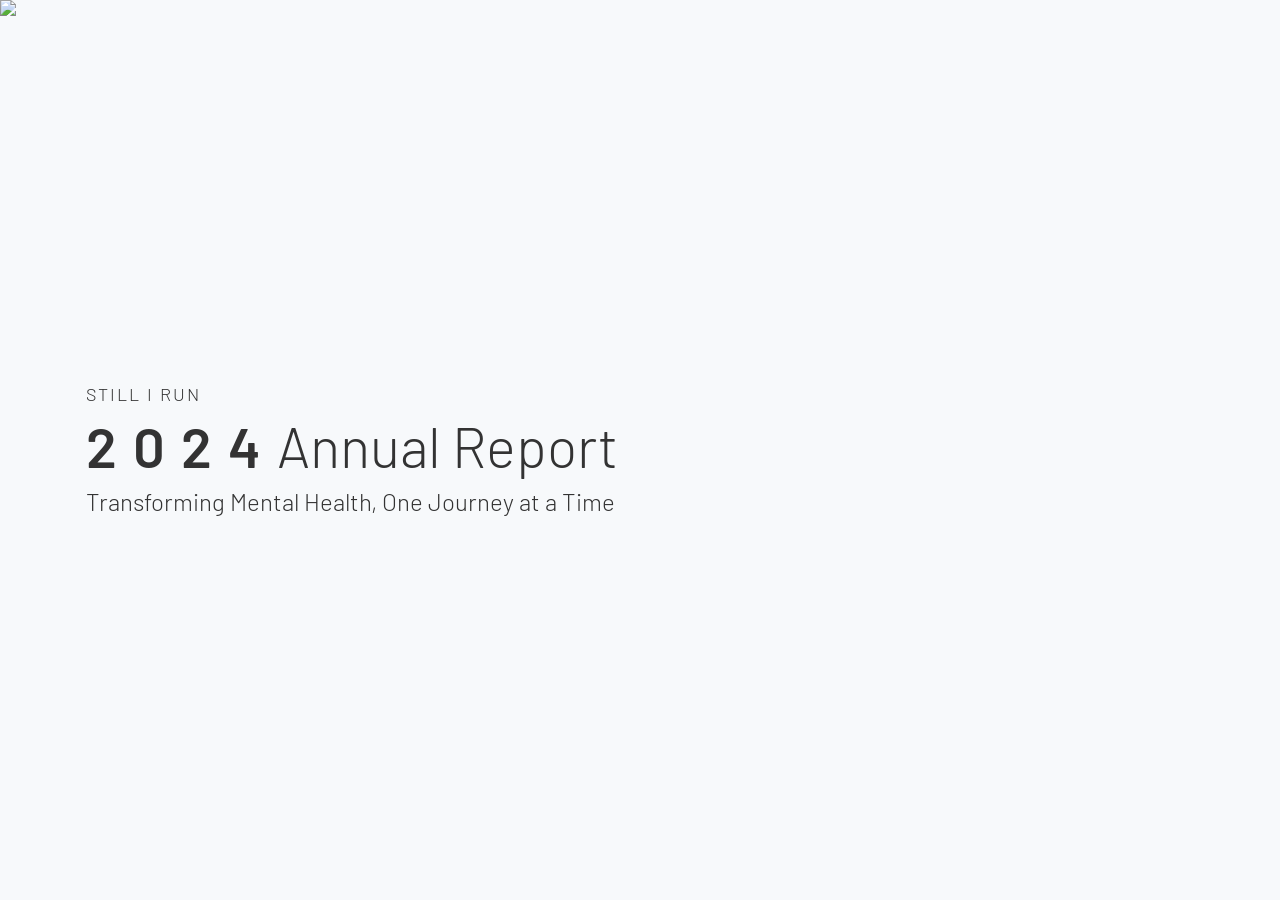
==== commit 3eea99fb: "Switch fonts to Barlow and Bitter to match our website" ====
--- a/index.html
+++ b/index.html
@@ -14,9 +14,9 @@
   <link rel="canonical" href="https://stillirun.org/">
 
   <!-- Google Fonts -->
-  <link
-    href="https://fonts.googleapis.com/css?family=Roboto:100,100i,300,300i,400,400i,700,700i%7CMaitree:200,300,400,600,700&amp;subset=latin-ext"
-    rel="stylesheet">
+  <link rel="preconnect" href="https://fonts.googleapis.com">
+  <link rel="preconnect" href="https://fonts.gstatic.com" crossorigin>
+  <link href="https://fonts.googleapis.com/css2?family=Barlow:ital,wght@0,100;0,200;0,300;0,400;0,500;0,600;0,700;0,800;0,900;1,100;1,200;1,300;1,400;1,500;1,600;1,700;1,800;1,900&family=Bitter:ital,wght@0,100..900;1,100..900&display=swap" rel="stylesheet">
 
   <!-- CSS WebSlides -->
   <link rel="stylesheet" type='text/css' media='all' href="static/css/webslides.css">
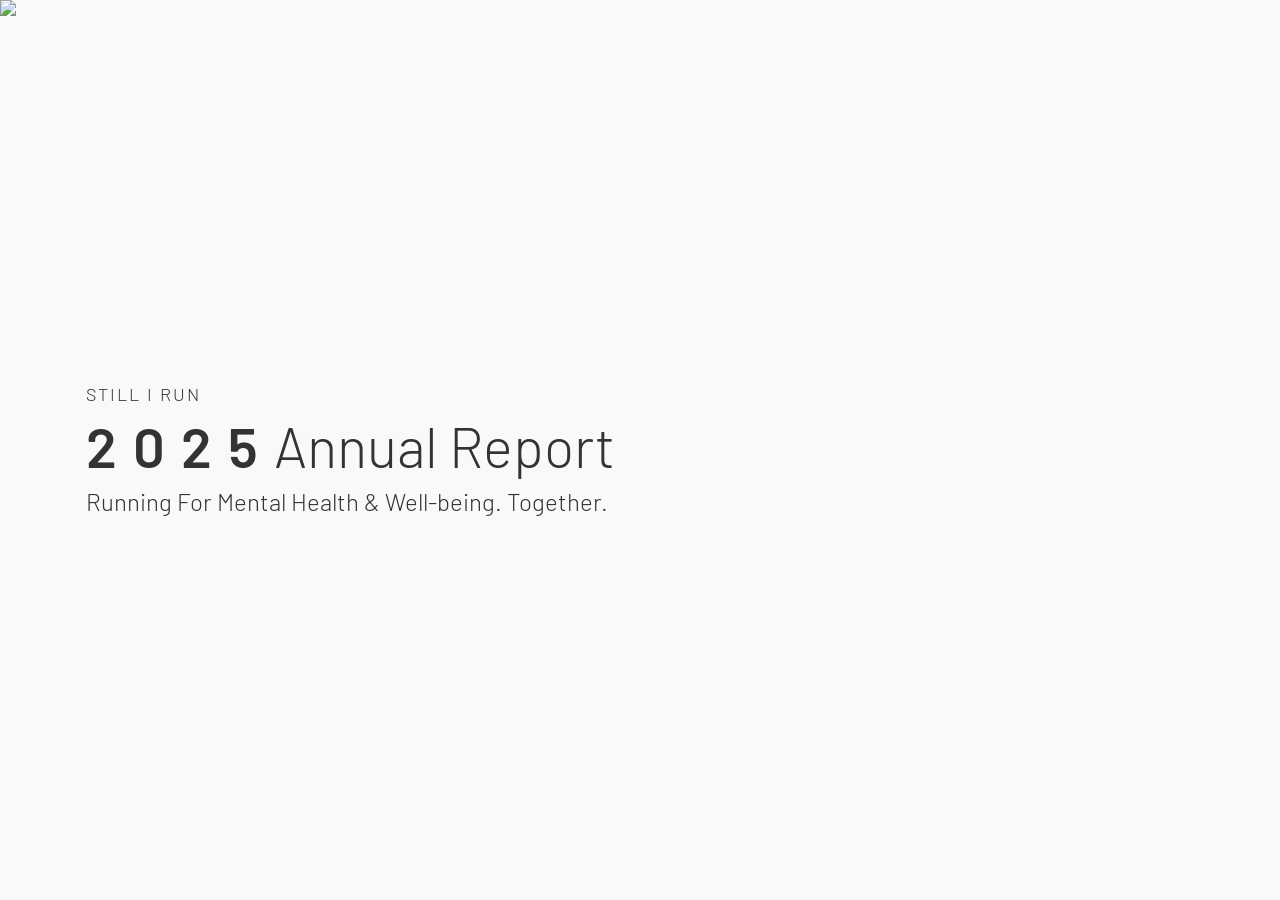
==== commit 982e18a7: "Add content for 2025" ====
--- a/index.html
+++ b/index.html
@@ -6,9 +6,9 @@
   <meta name="viewport" content="width=device-width, initial-scale=1">
 
   <!-- SEO -->
-  <title>Still I Run | 2024 Annual Report</title>
+  <title>Still I Run | 2025 Annual Report</title>
   <meta name="description"
-    content="Still I Run is a nationwide non-profit dedicated to promoting the benefits of running for mental health. Read our 2024 annual report to see what we accomplished this year.">
+    content="Still I Run is a nationwide non-profit dedicated to promoting the benefits of running for mental health. Read our 2025 annual report to see what we accomplished this year.">
 
   <!-- URL CANONICAL -->
   <link rel="canonical" href="https://stillirun.org/">
@@ -32,13 +32,19 @@
   <!-- Givebutter Widgets -->
   <script async src="https://widgets.givebutter.com/latest.umd.cjs?acct=p70xi9GwD0hI2Z2C&p=other"></script>
 
+  <!-- Maplibre GL JS -->
+  <link rel='stylesheet' href='https://unpkg.com/maplibre-gl@5.18.0/dist/maplibre-gl.css' />
+  <script src='https://unpkg.com/maplibre-gl@5.18.0/dist/maplibre-gl.js'></script>
+  <script src="https://unpkg.com/pmtiles@3.2.0/dist/pmtiles.js"></script>
+  <script src="https://unpkg.com/@protomaps/basemaps@5.7.0/dist/basemaps.js"></script>
+
 
   <!-- SOCIAL CARDS (ADD YOUR INFO) -->
 
   <!-- FACEBOOK -->
   <meta property="og:url" content="https://stillirun.org/">
   <meta property="og:type" content="article">
-  <meta property="og:title" content="Still I Run — 2024 Annual Report">
+  <meta property="og:title" content="Still I Run — 2025 Annual Report">
   <meta property="og:description"
     content="Still I Run is a nationwide non-profit dedicated to promoting the benefits of running for mental health. Read our 2024 annual report to see what we accomplished this year.">
   <meta property="og:updated_time" content="2025-02-24T11:30:50">
@@ -48,7 +54,7 @@
   <meta name="twitter:card" content="summary_large_image">
   <meta name="twitter:site" content="@stillirun">
   <meta name="twitter:creator" content="@stillirun">
-  <meta name="twitter:title" content="Still I Run — 2024 Annual Report">
+  <meta name="twitter:title" content="Still I Run — 2025 Annual Report">
   <meta name="twitter:description"
     content="Still I Run is a nationwide non-profit dedicated to promoting the benefits of running for mental health. Read our 2024 annual report to see what we accomplished this year.">
   <meta name="twitter:image" content="static/images/share-image.jpg">
@@ -71,7 +77,7 @@
 <body>
   <header role="banner">
     <nav role="navigation">
-      <p class="logo"><a href="index.html" title="Still I Run 2024 Annual Report">Still I Run</a></p>
+      <p class="logo"><a href="index.html" title="Still I Run 2025 Annual Report">Still I Run</a></p>
       <ul>
         <li class="facebook">
           <a rel="external" href="https://facebook.com/stillirun" title="Facebook">
@@ -101,8 +107,8 @@
         <img src="static/images/logos/logo-green.png" width="200" class="background-top-left" />
         <div class="wrap">
           <p class="text-subtitle">Still I Run</p>
-          <h1><strong class="text-landing">2024</strong>Annual Report</h1>
-          <p class="text-intro">Transforming Mental Health, One Journey at a Time</p>
+          <h1><strong class="text-landing">2025</strong>Annual Report</h1>
+          <p class="text-intro">Running For Mental Health & Well-being. Together.</p>
         </div>
       </section>
       <section id="toc">
@@ -137,27 +143,28 @@
                 <a href="#events" title="Go to Signature Events">
                   <span class="chapter">Signature Events</span>
                 </a>
-                <ol>
-                  <li>
-                    <a href="#runstreak" title="Go to Runstreak">
-                      <span class="chapter">Runstreak</span>
-                    </a>
-                  </li>
-                  <li>
-                    <a href="#wmhd" title="Go to World Mental Health Day 5K">
-                      <span class="chapter">World Mental Health Day 5K</span>
-                    </a>
-                  </li>
-                </ol>
               </li>
-              <li><a href="#corral" title="Go to The Corral">
-                  <span class="chapter">The Corral</span>
-                </a></li>
               <li><a href="#impact" title="Go to Growing Our Impact">
                   <span class="chapter">Growing Our Impact</span>
                 </a></li>
-              <li><a href="#future" title="Go to Looking Ahead to 2025">
-                  <span class="chapter">Looking Ahead to 2025</span>
+              <li><a href="#future" title="Go to Looking Ahead to 2026">
+                  <span class="chapter">Looking Ahead to 2026</span>
+                </a></li>
+
+              <li><a href="#team" title="Go to Meet our Team">
+                  <span class="chapter">Meet Our Team</span>
+                </a></li>
+
+              <li><a href="#grants" title="Go to Grants">
+                  <span class="chapter">Grants</span>
+                </a></li>
+
+              <li><a href="#press" title="Go to Press & Recognition">
+                  <span class="chapter">Press & Recognition</span>
+                </a></li>
+
+              <li><a href="#sponsors" title="Go to Corporate Sponsors">
+                  <span class="chapter">Corporate Sponsors</span>
                 </a></li>
             </ol>
           </div>
@@ -170,27 +177,31 @@
           <h3><strong>Dear Friends of Still I Run</strong></h3>
 
           <div class="text-cols" style="font-size: 1.6rem; line-height: 2.4rem;">
-            <p>Wow—what a year it has been! As I look back on 2024, I am blown away by the incredible growth we’ve
-              experienced and the lives we’ve touched. This has been our biggest year yet, and it’s all thanks to YOU.
-              Your passion, support, and belief in our mission made 2024 truly unforgettable.</p>
+            <p>As I reflect on 2025, one word keeps coming up: momentum.</p>
             <p>One of the highlights of 2024 was the overwhelming success of our expanded scholarship programs,
               including serving at-risk teens in Pierce County, Washington. Seeing the transformative power of running
               in these young lives has been incredibly inspiring.</p>
 
-            <p>This year, we also embraced the power of connection. We introduced The Corral, our new monthly support
-              group, which provides a safe and welcoming environment for open conversations about mental health. Our
-              World Mental Health Day 5K saw participants from 41 states and 5 countries, including group runs in 15
-              U.S. locations and one in Canada. These efforts reinforced that running is more than just exercise—it’s a
-              powerful tool to strengthen minds, build resilience, and foster a sense of belonging.</p>
-
-            <p>And let’s not forget the incredible exposure we’ve gained! Being featured twice on Good Morning America
-              was a dream come true, shining a national spotlight on the importance of mental health and the work we do.
-              Moments like these remind me of why we started this journey and how far we’ve come.</p>
-            <p>Looking to the future, I feel a profound sense of excitement for what’s ahead. We have big plans to deepen
-              our impact, form new partnerships, and bring even more people into this movement. 2024 has shown us that
-              when we come together, we can accomplish amazing things—and I know the best is yet to come.</p>
-            <p>Thank you for running with us, believing in us, and being a part of this incredible community!</p>
-            <p>Keep running,</p>
+            <p>This year brought steady growth and deeper connection across the Still I Run community. 
+              We supported more than 2,700 individuals through our programs and events. 
+              Ten local run chapters showed up intentionally, month after month. 
+              Hundreds of runners moved together across states and countries, connected by a shared belief in movement and mental health.</p>
+
+            <p>When I started Still I Run nearly ten years ago, it began as a personal response to my own mental health journey 
+              and the way running helped me stay grounded. What I could not have imagined then was how many people would see 
+              themselves in that experience and choose to take their own steps forward alongside us.</p>
+            <p>Throughout the year, people came to Still I Run for many reasons. Some were navigating hard seasons. Others were 
+              looking for routine, grounding, or connection. Every person was welcomed. Through programs, community-led 
+              spaces, and shared movement, we continued to see how running at any pace supports mental health & wellbeing.</p>
+            <p>Growth also showed up behind the scenes. In 2025, we welcomed a full-time program manager to support the 
+              expanding impact and engagement. This step strengthened our ability to care for the community, 
+              grow impact, and build sustainable systems to support the movement long term.</p>
+            <p>We invested in programs that remove barriers. We strengthened our chapters and ambassador community. We gathered online and in person.
+               We ran together across states and countries and  created space for honest conversations alongside movement.</p>
+            <p>Looking ahead, I feel proud of what we’ve built and hopeful about what’s next. Still I Run is stepping into its 10th year with clarity, 
+              intention, and a community that believes mental health matters every day.</p>
+            <p>Thank you for being part of this work. Thank you for showing up, sharing your stories, and taking steps forward with us.</p>
+            <p>With gratitude,</p>
             <p class="flexblock">
               <img src="static/images/sasha-square.jpg" class="avatar-80" />
               <span style="align-self: center;">
@@ -205,11 +216,8 @@
         <span class="background-center-top" style="background-image:url('static/images/backgrounds/5.svg')"></span>
         <div class="wrap size-70 aligncenter" style="padding-top: 12rem;">
           <p class="text-intro">
-            2024 was a year of unprecedented growth and impact for Still I Run. Every milestone represents a step closer
-            to our mission of breaking the stigma around mental health.
-          </p>
-          <p class="text-pull text-serif">Together, we’re proving that change happens one milestone, one step, and one
-            runner at a time.</p>
+            This year brought steady growth and deeper connection across the Still I Run community.
+          <p class="text-pull text-serif">We are stepping into our 10th year with clarity, intention, and a community that believes mental health matters every day.</p>
         </div>
       </section>
       <section class="bg-primary fullscreen">
@@ -229,7 +237,7 @@
 
             <h3 class="text-intro">Key Pillars</h3>
             <p class="text-context text-serif">Our core impact pillars are all supported and unified by the foundational
-              principle of advocacy.</p>
+              principle of advocacy. Everything we do sits at the intersection of movement, mental health, and community.</p>
             <ul class="flexblock metrics">
               <li>
                 <div>
@@ -363,53 +371,61 @@
       <section class="aligncenter">
         <div class="wrap frame size-70 text-serif ">
           <h2>
-            Snapshot of 2024
+            Looking back on 2025
           </h2>
           <hr>
           <p>
-            2024 was a year of unprecedented growth and impact for Still I Run.
-            Every milestone represents a step closer to our mission of breaking the stigma around mental health.
-            Together, we’re proving that change happens one milestone, one step, and one runner at a time.
+            2025 was a year of steady growth and meaningful impact.
+            Each number represents a real person, a shared story, or a moment of connection.
           </p>
         </div>
         <div class="spacer-xl"></div>
         <div class="aligncenter">
-          <h3>We directly impacted over 2,000 individuals</h3>
-        </div>
-        <ul class="flexblock metrics animation" id="tester">
+          <h3>We directly impacted over 2,700 individuals</h3>
+          <span class="text-intro">through Still I Run programs and events</span>
+        </div>
+        <ul class="flexblock metrics specs animation">
           <li>
-            <div><span class="text-serif" style="--count-to: 55;"></span> Starting Line Scholarships awarded</div>
+            <div>
+                <h2><span class="text-serif" style="--count-to: 210; min-width: 150px;"></span>
+                Ambassadors across 43 States</h2>
+                sharing lived experience and leading with vulnerability.
+            </div>
           </li>
           <li>
-            <div><span class="text-serif" style="--count-to: 22;"></span> Mental Health Runner recipeints</div>
+            <div>
+                <h2><span class="text-serif" style="--count-to: 10; min-width: 150px;"></span>
+                Local Run Chapters</h2>
+                hosting regular group runs that prioritize mental health.
+            </div>
           </li>
           <li>
-            <div><span class="text-serif" style="--count-to: 84;"></span> Team Still I Run runners</div>
+            <div>
+                <h2><span class="text-serif" style="--count-to: 56; min-width: 150px;"></span>
+                Starting Line Scholarship participants</h2>
+                took part in three in-person cohorts; two in Grand Rapids, MI and one in Tacoma, WA.
+            </div>
           </li>
           <li>
-            <div><span class="text-serif" style="--count-to: 100;"></span> Run Chapter participants per month</div>
+            <div>
+                <h2><span class="text-serif" style="--count-to: 185; min-width: 150px;"></span>
+                Mental Health Runner participants were supported</h2>
+                through our self-guided virtual program, an increase over 700% from our 2024 pilot.
+            </div>
           </li>
           <li>
-            <div><span class="text-serif" style="--count-to: 188;"></span> Ambassadors</div>
+            <div>
+                <h2><span class="text-serif" style="--count-to: 101; min-width: 150px;"></span>
+                Team Still I Run athletes (a 20% increase from 2024) across 6 races</h2>
+                raising critical funds while using endurance sports to advocate for mental health.
+            </div>
           </li>
           <li>
-            <div><span class="text-serif" style="--count-to: 68;"></span> The Corral participants</div>
-          </li>
-          <li>
-            <div><span class="text-serif" style="--count-to: 26;"></span> individuals completed Suicide Prevention
-              Training</div>
-          </li>
-          <li>
-            <div><span class="text-serif" style="--count-to: 90; --counter-suffix: '+'"></span> RUN.WRITE.FIGHT letters
-              sent</div>
-          </li>
-          <li>
-            <div><span class="text-serif" style="--count-to: 800; --counter-suffix: '+'"></span> Runstreak participants
-            </div>
-          </li>
-          <li>
-            <div><span class="text-serif" style="--count-to: 500; --counter-suffix: '+'"></span> World Mental Health Day
-              participants</div>
+            <div>
+                <h2><span class="text-serif" style="--count-to: 1612; min-width: 150px;"></span>
+                Runners connected across the world</h2>
+                through our virtual and in-person events.
+            </div>
           </li>
         </ul>
       </section>
@@ -418,66 +434,25 @@
         <span class="background" style="background-image:url('static/images/backgrounds/sls-1.png')"></span>
         <div class="wrap">
           <img src="static/images/logos/sls.png" title="Starting Line Scholarship Logo" style="max-width: 200px;" />
-          <h2 class="text-serif">Starting Line Scholarship</h2>
-          <p class="text-subtitle">Changing Lives, One Scholarship at a Time</p>
+          <h2 class="text-serif">Starting Line Scholarship &<br/>Mental Health Runner</h2>
+          <p class="text-subtitle">Removing Barriers. Creating Momentum.</p>
         </div>
       </section>
       <section class="bg-brown">
         <div class="wrap">
-          <div class="grid">
-            <div class="column">
-              <p>In 2024, the Starting Line Scholarship program leveled up in big ways, becoming more accessible,
-                impactful, and inclusive than ever before. With a focus on breaking barriers and creating life-changing
-                opportunities, we expanded the program to reach even more participants, proving that a single step can
-                spark transformation.</p>
-            </div>
-            <div class="column">
-              <div style="display: flex; gap: 2rem;">
-                <div style="width: 30%; display: flex; flex-direction: column; gap: 2rem;">
-                  <div style="width: 100%; position: relative;">
-                    <table class="charts-css pie ring animation" style="--color: #236477;">
-                      <tbody>
-                        <tr>
-                          <td style="--start: 0; --end: 1; --ring-label: '100%';">
-                          </td>
-                        </tr>
-                      </tbody>
-                    </table>
-                  </div>
-                  <small style="text-align: center;">reported running significantly benefited their mental
-                    well-being</small>
-                </div>
-
-                <div style="width: 30%; display: flex; flex-direction: column; gap: 2rem;">
-                  <div style="width: 100%; position: relative;">
-                    <table class="charts-css pie ring animation" style="--color: #236477;">
-                      <tbody>
-                        <tr>
-                          <td style="--start: 0; --end: 0.74; --ring-label: '74%'">
-                          </td>
-                        </tr>
-                      </tbody>
-                    </table>
-                  </div>
-                  <small style="text-align: center;">described running as "extremely helpful" for their mental
-                    well-being</small>
-                </div>
-
-                <div style="width: 30%; display: flex; flex-direction: column; gap: 2rem;">
-                  <div style="width: 100%; position: relative;">
-                    <table class="charts-css pie ring animation" style="--color: #236477;">
-                      <tbody>
-                        <tr>
-                          <td style="--start: 0; --end: 0.9; --ring-label: '90%';">
-                          </td>
-                        </tr>
-                      </tbody>
-                    </table>
-                  </div>
-                  <small style="text-align: center;">rated their confidence in their ability to run a 4 out 5.</small>
-                </div>
-              </div>
-            </div>
+          <div class="longform">
+            <p>In 2025, the Starting Line Scholarship continued to grow in both reach and depth, strengthening 
+              Still I Run’s commitment to expanding access to running and mental health support. Building on 
+              prior years, the program increased capacity, refined its structure, and continued to prioritize 
+              care, consistency, and connection.</p>
+            <p>Participants were supported through in-person cohorts in Grand Rapids, Michigan, and 
+              Tacoma, Washington, creating spaces where individuals could build confidence, develop routine,
+              and experience the mental health benefits of movement alongside others. These cohort-based 
+              programs emphasized community, accountability, and progress at an individual pace.</p>
+            <p>Participants received running tools, education, and mental health-centered guidance designed 
+              to support confidence, consistency, and care. Many shared that movement helped them manage 
+              stress, feel more grounded, and reconnect with their bodies in ways that felt supportive and 
+              sustainable. Confidence grew. Consistency followed. Community formed.</p>
           </div>
         </div>
         <div class="card-30">
@@ -485,20 +460,17 @@
             <img src="static/images/backgrounds/sls-3.png" style="filter:grayscale()" />
           </figure>
           <blockquote class="flex-content">
-            <p class="text-quote">I would definitely recommend this program to anyone that is struggling with their
-              mental health and needs extra support to develop healthy habits to support their mind and body.
-              Participating in this program has enabled me to feel more confident in myself and in my ability to prevent
-              myself from burning out. I feel a sense of clarity and relief when it comes to what I can and can’t
-              control. That has made such a difference for me.<cite>Marion L.</cite></p>
+            <p class="text-quote">Without this program and the people involved in helping me achieve growth, I would have been at home, 
+              sitting on my couch, afraid to get up and try.<cite>Victoria Gill, Starting Line Scholarship—Grand Rapids Cohort Participant</cite></p>
           </blockquote>
         </div>
         <div class="wrap longform">
-          <h4>Doubling the Impact in Grand Rapids</h4>
-          <p>This year, we took a bold step forward in our mission to create lasting change by expanding the Starting
-            Line Scholarship program in Grand Rapids, Michigan. For the first time, we offered both a spring and fall
-            cohort, doubling our impact and providing year-round support for participants.</p>
-
-          <div class="grid" style="margin-bottom: 2rem;">
+          <h4>Grand Rapids: Building Consistency and Leadership</h4>
+          <p>In Grand Rapids, 33 participants successfully completed the program, with 18 runners in 
+            the Spring cohort and 15 in the Fall cohort. The program was fully supported by grant 
+            funding, ensuring that cost was not a barrier to participation.</p>
+
+          <!-- <div class="grid" style="margin-bottom: 2rem;">
             <figure class="column" style="padding:  0;">
               <img src="static/images/sls-spring.jpg">
               <figcaption>
@@ -512,7 +484,7 @@
                 <p  style="font-size: small; text-align: center; width: 75%; margin: 0 auto;">Grand Rapids Fall Cohort standing in front of Still I Run's booth.</p>
               </figcaption>
             </figure>
-          </div>
+          </div> -->
           <span class="text-pull-left">
             <figure>
               <img src="static/images/logos/well-being.png" />
@@ -521,69 +493,47 @@
               </p></figcaption>
             </figure>
           </span>
-          <p>The outcomes were nothing short of inspiring. Participants shared heartfelt stories of how running
-            transformed their lives—helping them manage stress, build confidence, and strengthen their mental health.
-            Every single participant (100%) reported that running significantly benefited their mental well-being, with
-            74% describing it as "extremely helpful."</p>
-
-            <span class="text-pull-right">
-              <p style="margin-bottom: 0;">
-                Our 2024 Grand Rapids Starting Line Scholarship was made possible by:
-              </p>
-              <ul style="font-size: 1.6rem; line-height: 2rem;  display: flex; flex-direction: column;">
-                <li style="margin-left: 1.4rem;"><a href="https://www.gentex.com/" rel="nofollow,noreferrer,noindex">Gentex</a></li>
-                <li style="margin-left: 1.4rem;"><a href="https://amwayglobal.com/" rel="nofollow,noreferrer,noindex">Amway</a></li>
-                <li style="margin-left: 1.4rem;"><a href="https://kcmsalliance.org/" rel="nofollow,noreferrer,noindex">Kent County Medical Society Alliance</a></li>
-              </ul>
-            </span>
-
-          <p>The transformation didn’t stop there. By the end of the program, over 89% of participants rated their
-            confidence in their ability to run or exercise at a 4 or 5 on a 5-point scale &ndash; a remarkable leap from
-            just 18.5% at the start. Beyond these individual gains, the program also fostered a powerful sense of
-            community and accountability, creating a support system that continues to elevate participants’ mental and
-            physical well-being.</p>
-
-          <p>This year’s success reaffirms the profound impact of combining movement with mental health support, and
-            we’re just getting started. Together, we’re proving that every stride can lead to stronger minds and
-            healthier lives.</p>
-
-        </div>
-        <div class="wrap longform">
-          <h4>Empowering At-Risk Youth in Pierce County</h4>
-          <p>Thanks to a $20,000 grant from Pierce County, Washington, we were able to serve more teens in our Starting
-            Line Scholarship youth cohort. We provided them with running gear, coaching, a race entry, and mental health
-            resources to help youth build resilience and unlock their potential.</p>
-          <p>Before their weekly group runs, the majority of teens (48.3%) rated their stress and anxiety as "ok" or
-            worse. However, after their runs, a remarkable shift occurred with over 93% reporting feeling "good" or
-            "great," with 51.6% rating their mood as "great." These results highlight how running serves as a powerful
-            tool for reducing stress and boosting well-being, underscoring the program's role in improving teens’ mental
-            health.</p>
-        </div>
-
-        <div class="card-30">
-          <figure><img src="static/images/backgrounds/sls-2.png" /></figure>
-          <blockquote class="flex-content" style="margin-top: 9rem; margin-bottom: 5rem;">
-            <p class="text-quote">I learned about the Starting Line Scholarship Program from my sister, Allison. She had
-              completed the program last session and raved about how much she gained from it. My other sister, Marion,
-              was interested in participating, too. I thought it would be so cool to walk this journey together and
-              support one another. So we both applied and were accepted into the program.<cite>Ashley D.</cite></p>
-          </blockquote>
-        </div>
-        <div class="spacer-xl"></div>
-        <div class="wrap size-70 alignleft">
-          <p class="text-subtitle">Looking Ahead</p>
-          <h4 class="text-landing text-serif">What’s Next for SLS?</h4>
-
-          <p>Building on the success and transformative outcomes of our in-person Starting Line Scholarship cohorts,
-            we’re excited to take bold steps forward in 2025. We plan to increase our efforts, helping at least 50
-            individuals experience the life-changing benefits of running through our in-person programming.</p>
+          <p>In 2025, participant ethnic diversity increased by 10% compared to 2024, suggesting that 
+            our efforts to expand access and reduce barriers are helping Still I Run reach new 
+            populations. Graduates also took ownership of the program’s future by spearheading the 
+            Starting Line Scholarship Alumni Committee, strengthening post-program connection and 
+            engagement.</p>
+          <h4>Pierce County: Supporting Youth Through Movement</h4>
+          <p>In Pierce County, Washington, Still I Run was awarded a $20,000 grant to continue serving youth 
+            involved in the juvenile court system. In 2025, the program saw a 57% increase in completion 
+            rates compared to 2024, with eight youth successfully completing the full program. Upon 
+            completion of the program, everyone was awarded a year-long membership to their local YMCA 
+            to help them continue this forward momentum of running for mental health.</p>
+
+          <span class="text-pull-right">
+            <p>Regarding one youth participant, her mentor shared with us: “I wanted to share with you that 
+              [participant] and [mentor] are meeting consistently. They are going to the Gym quite a bit or 
+              [out] to run, walk, talk. It seems like the conversations are flowing well.”</p>
+          </span>
+          <p>To expand access further to those in the juvenile court system, we added an October 
+            Pop-Up 5K, which doubled the number of youth served and brought an additional nine participants 
+            into the program. The impact was clear. One hundred percent of participants reported an 
+            increase in their average weekly exercise, and 89% rated their mental health as “Good” or 
+            “Excellent” at the end of the program, compared to 37% at the start. Confidence in the 
+            ability to run also increased significantly, rising from an average of 3.2 at the beginning 
+            of the program to 4.7 by the end.</p>
+       
+          <h4>Mental Health Runner Program</h4>
+
+          <p>In 2025, Still I Run officially launched the Mental Health Runner Program, something we piloted 
+            in 2024. The nationwide program is specifically designed for individuals who face financial 
+            barriers to running resources and are motivated to commit to a self-guided 12-week journey 
+            that integrates running, education, and reflective tools into their mental health self-care 
+            routine. We launched the program in May and helped 185 participants, an impressive 85% more 
+            than we anticipated!</p>
           <img src="static/images/logos/mental-health-runner.png" title="Mental Health Runner Logo"
             class="alignright size-20" />
-          <p>Additionally, we’re evolving our virtual Starting Line Scholarship into an enhanced version of the Mental
-            Health Runner program. This upgraded program will provide participants with shoes, a shirt, and a
-            comprehensive workbook that includes training plans, mental health education, journaling space, and mental
-            health exercises—creating a holistic approach to running for mental well-being. We anticipate being able to
-            help at least 100 people through the new and improved Mental Health Runner Program in 2025.</p>
+          <p>The Mental Health Runner program includes running shoes, a running shirt and a comprehensive 
+            workbook called Forward is a Pace. This workbook was thoughtfully created by our program 
+            manager, and also tapped into experts in the intersection of running and mental health. 
+            This resource brings together training guidance, journaling prompts, and mental health 
+            education in one place, reinforcing the idea that progress looks different for everyone and 
+            that every step forward counts.</p>
         </div>
       </section>
       <section id="tsir">
@@ -591,151 +541,84 @@
         <div class="wrap">
           <img src="static/images/logos/tsir.png" title="Team Still I Run Logo" style="max-width: 200px" />
           <h2 class="text-landing text-serif">Team Still I Run</h3>
-            <p class="text-subtitle">Making an Impact, One Mile at a Time</p>
+            <p class="text-subtitle">Running With Purpose</p>
         </div>
       </section>
       <section>
-        <div class="wrap">
+        <div class="longform wrap">
+          <p>Team Still I Run remained a cornerstone of our fundraising and storytelling in 2025. 101 runners represented 27 states and two countries across six races, using their training and race days to advocate for mental health, share their stories, and raise critical funds that sustain our programs and expand access to care.</p>
           <div class="grid sm">
-            <div class="column">
-              <h3>Highlights</h3>
-              <p>Team Still I Run participated in 6 major races and raised over $225,000 to support our programs.
-                Partnerships with RealBuzz and The Wander Project allowed us to secure additional bibs (race
-                registrations), making our "Bring Your Own Bib" (BYOB) format more accessible and ensuring that anyone
-                passionate about our mission could join the team.
-              </p>
-            </div>
             <div class="column">
               <ul class="flexblock specs">
                 <li>
                   <div>
                     <h2>
                       <span>6</span>
-                      Major Races where Still I Run represented
+                      Major Races
                     </h2>
-                    including the TCS New York City Marathon.
+                    including the Sydney Marathon.
                   </div>
                 </li>
                 <li>
                   <div>
                     <h2>
-                      <span>84</span>
-                      Team Still I Run members
+                      <span>101</span>
+                     Team Still I Run runners
                     </h2>
-                    representing 33 states & provinces across North America.
-                  </div>
-                </li>
-
-                <li>
-                  <div>
-                    <h2>
-                      <span>$225K<sup>+</sup></span>
-                      Raised by team members
-                    </h2>
-                    for mental health awareness
+                    representing 27 states and 2 countries.
                   </div>
                 </li>
               </ul>
-              <div style="display: flex; gap: 2rem;">
-                <div style="width: 30%; display: flex; flex-direction: column; gap: 2rem;">
-                  <div style="width: 100%; position: relative;">
-                    <table class="charts-css pie ring animation" style="--color: #236477;">
-                      <tbody>
-                        <tr>
-                          <td style="--start: 0; --end: 0.8; --ring-label: '80%'" ;>
-                          </td>
-                        </tr>
-                      </tbody>
-                    </table>
-                  </div>
-                  <small style="text-align: center;">agreed that being part of the team positively impacted their mental
-                    health</small>
-                </div>
-
-                <div id="test" style="width: 30%; display: flex; flex-direction: column; gap: 2rem;">
-                  <div style="width: 100%; position: relative;">
-                    <table class="charts-css pie ring animation" style="--color: #236477;">
-                      <tbody>
-                        <tr>
-                          <td style="--start: 0; --end: 0.8; --ring-label: '80%'">
-                          </td>
-                        </tr>
-                      </tbody>
-                    </table>
-                  </div>
-                  <small style="text-align: center;">said that being on the team helped them grow as an individual
-                    and/or athlete</small>
-                </div>
-
-                <div style="width: 30%; display: flex; flex-direction: column; gap: 2rem;">
-                  <div style="width: 100%; position: relative;">
-                    <table class="charts-css pie ring animation" style="--color: #236477;">
-                      <tbody>
-                        <tr>
-
-                          <td style="--start: 0; --end: 0.9; --ring-label: '90%';">
-                          </td>
-                        </tr>
-                      </tbody>
-                    </table>
-                  </div>
-                  <small style="text-align: center;">said they will continue to be a part of the Still I Run community
-                  </small>
-                </div>
-              </div>
-            </div>
-          </div>
-        </div>
-        <div clsas="wrap" style="margin: 4rem auto;">
-          <div class="bg-white size-80 aligncenter">
-            <figure>
-              <iframe
-                width="100%"
-                height="100%"
-                style="aspect-ratio: 16/9;"
-                src="https://www.youtube.com/embed/iHmr2EnsjEw?si=6Ub5BFcR3dirkWFM"
-                title="YouTube video player" frameborder="0"
-                allow="accelerometer; autoplay; clipboard-write; encrypted-media; gyroscope; picture-in-picture; web-share"
-                referrerpolicy="strict-origin-when-cross-origin" allowfullscreen></iframe>
-            </figure>
-            <div class="text-serif" style="padding-top: 3.2rem">
-              <p>One of the biggest highlights of Team Still I Run in 2024 was having Ginger Zee, ABC News Chief
-                Meteorologist and Chief Climate Correspondent, join our NYC Half Marathon team. She ran her very first
-                half marathon with us and <a
-                  href="https://abcnews.go.com/GMA/Wellness/video/ginger-zee-runs-nyc-half-marathon-108234765"
-                  target="_blank">shared about it on Good Morning America</a>. During the race weekend, she also took
-                the time to sit down with our Executive Director, Sasha Wolff, to <a
-                  href="https://www.youtube.com/watch?v=iHmr2EnsjEw" target="_blank">talk about her mental health
-                  journey</a>.</p>
-            </div>
-          </div>
-        </div>
-        <div class="wrap">
-          <div class="text-serif">
-            <h3 class="aligncenter">Stories of From Team Still I Run</h3>
-            <div class="grid">
-              <div class="column">
-                <p>As we look ahead to 2025, Team Still I Run is already planning an even bigger presence at both
-                  domestic and international races. You’ll see us again at many of the 2025 races, as well as some new
-                  ones like the Sydney Marathon (the newest Abbott World Marathon Major), Grandma’s Marathon in Duluth,
-                  MN, and Big Sur in California.</p>
-                <p>With every runner and every story, we’re changing perceptions around mental health, one mile at a
-                  time.</p>
-
-              </div>
-              <div class="column">
-
-                <p class="text-pull"><a
-                    href="https://www.stillirun.org/post/why-running-is-my-overdraft-protection-for-life-s-challenges"
-                    target="_blank">Why Running Is My Overdraft Protection for Life's Challenges</a> <cite
-                    style="line-height: 1.2rem; margin-top: 2rem;">Ryan Lubben,<br><small>2024 Chicago
-                      Marathon</small></cite></p>
-                <p class="text-pull"><a
-                    href="https://www.stillirun.org/post/running-with-resilience-honoring-native-american-heritage-and-mental-health-advocacy"
-                    target="_blank">Running with Resilience: Honoring Native American Heritage and Mental Health
-                    Advocacy</a> <cite style="line-height: 1.2rem; margin-top: 2rem;">Pete RG Coser, Jr, <br><small>2024
-                      New York City Marathon</small></cite></p>
-              </div>
+            </div>
+          </div>
+        
+          <p>Beyond the miles and medals, Team Still I Run created space for honesty and connection. Runners showed up carrying their own experiences with mental health and invited others into the conversation along the way. Many shared that being part of the team positively impacted their mental health, supported personal growth, and deepened their sense of belonging within the Still I Run community.</p>
+          <hr>
+
+            <div class="column">
+          <blockquote class="text-quote">
+            <p style="margin-bottom: 0;">I have run heartbroken, I have run angry, I have run sad, but I have also run with a smile on my face as I continue to prove to myself that I am stronger and braver than I ever believed.
+              <cite>Rebecca Palmer Franco, <small>Berlin Marathon, 2025</small></cite></p>
+          </blockquote>
+          </div>
+          <hr>
+            <p>In 2025, the team reached an exciting milestone on the global stage. This was our first year 
+              participating in the Sydney Marathon, which officially became one of the Abbott World Marathon 
+              Majors. That moment marked a meaningful expansion of our international presence and reinforced 
+              that this movement extends far beyond U.S. borders.</p>
+            <p>Looking ahead, Team Still I Run will take another major step forward with a presence at the 
+              Tokyo Marathon in 2026. With Tokyo added to our race calendar, we are now partners of five of 
+              the seven World Marathon Majors, opening the door for more runners around the world to use 
+              iconic races as platforms for mental health advocacy.</p>
+              <hr>
+            <div class="column">
+              <blockquote class="text-quote">
+                <p style="margin-bottom: 0;">I'm on a journey to run all the world majors, and I hope to run as many of them as I can for Still I Run as they continue to grow and offer charity bibs at more races.
+                  <cite>Cristian Bing-Capiraso, <small>Chicago Marathon, 2025</small></cite></p>
+
+              </blockquote>
+            </div>
+            <hr>
+            </div>
+            <div class="wrap">
+          <p>Alongside the World Majors, Team Still I Run continues to show up at beloved destination races that reflect the heart of our community, including the Big Sur Marathon and Grandma's Marathon. These events offer runners meaningful experiences rooted in connection, reflection, and shared purpose.
+</p>
+          <div class="grid">
+
+            <div class="column" style="padding: 0;">
+          <p>Each race, whether global or local, became a moment of visibility and care. Team Still I Run runners reminded spectators, fellow athletes, and themselves that mental health matters everywhere people move. With every starting line crossed and every story shared, the team helped normalize conversations around mental health and showed what it looks like to move forward together.</p>
+          <p>Every mile carried meaning. Every finish line reflected collective effort. And every runner helped strengthen a growing movement built on compassion, community, and the belief that forward is a pace.</p>
+
+            </div>
+            <div class="column">
+              <h4>Stories from Team Still I Run</h4>
+              <p class="text-pull"><a
+                  href="https://www.stillirun.org/post/an-unexpected-runner-merry-wilbert-s-path-from-self-doubt-to-the-chicago-marathon"
+                  target="_blank">An Unexpected Runner: Merry Wilbert’s Path from Self-Doubt to the Chicago Marathon</a> <cite
+                  style="line-height: 1.2rem; margin-top: 2rem;">Merry Wilbert</cite></p>
+              <p class="text-pull"><a
+                  href="https://www.stillirun.org/post/beyond-the-finish-line-jaime-orozco-s-quest-to-transform-lives-through-running"
+                  target="_blank">Beyond the Finish Line: Jaime Orozco’s Quest to Transform Lives Through Running</a> <cite style="line-height: 1.2rem; margin-top: 2rem;">Jaime Orozco</cite></p>
             </div>
           </div>
         </div>
@@ -744,143 +627,141 @@
         <span class="background dark" style="background-image:url('static/images/backgrounds/chapter-2.jpg')"></span>
         <div class="wrap">
           <img src="static/images/logos/chapter.png" title="Run Chapter Logo" style="max-width: 200px" />
+
           <h2 class="text-landing text-serif">Run Chapters</h2>
-          <p class="text-subtitle">​​Building Inclusive Communities, One City at a Time</p>
+          <p class="text-subtitle">​Local Community, Lasting Impact.</p>
+          <img src="static/images/logos/on-running.png" alt="ON" title="ON" width="140px"/>
         </div>
       </section>
       <section>
         <div class="wrap">
-          <p>Our local chapters are communities where people come together to support one another on their mental health
-            journeys. Regular group runs foster accountability, camaraderie, and connection, all while promoting the
-            powerful link between physical activity and mental wellness.</p>
-          <p>In 2024, Still I Run’s local chapters grew stronger than ever, becoming hubs of connection, support, and
-            advocacy for mental health. With the addition of five new chapters in Chicago, New York, Philadelphia,
-            Pittsburgh, and Saginaw, MI, we now have 13 active chapters across the country, each led by dedicated
-            Captains and Co-Captains who embody the spirit of our mission.</p>
+          <p>Our Run Chapters continued to serve as welcoming entry points into the Still I Run community, offering consistent spaces where people could move together and feel supported. Led by dedicated volunteers and supported by program staff, chapters hosted regular group runs that prioritized connection, mental well-being, and belonging over pace or performance.</p>
+          <div class="text-pull-right"><blockquote class="text-quote">
+            <p>The Pittsburgh Chapter has grown this year and what’s amazing is we’re a community that shares! Still I Run Chapters are so much more than running, it’s about coming together. Movement is just part of the fun!</p>
+            <cite>Chrissy, <small>Pittsburgh Run Chapter Captain</small></cite>
+          </blockquote></div>
+          <p>In 2025, we placed intentional focus on strengthening chapter leadership and improving the structure that supports these local communities. This included clearer systems, better communication, and additional resources for chapter leaders. Thanks to a grant from ON Running, we were able to develop a custom app that collects critical attendance and demographic data, enabling us to better support our chapters. This information also empowers chapter captains to communicate more effectively with their members and respond to their needs..Across cities and states, Run Chapters became places where people felt comfortable returning week after week. Participants came for movement, but many stayed for the relationships that formed along the way. Group runs created space for conversation, quiet companionship, and shared understanding, making it easier for people to show up as they were.</p>
+          <p>For many runners, chapters offered something they hadn’t found elsewhere: a low-pressure environment where mental health was acknowledged and respected. New runners felt welcomed. Returning runners felt seen. Everyone was encouraged to move at their own pace and participate in ways that felt right for them.</p>
+          <p>These local communities play a vital role in sustaining the Still I Run movement. They bring our mission to life on sidewalks, trails, and park paths, turning shared miles into moments of connection and care. Through consistency and community, Run Chapters continue to show how powerful it can be to move together, one city at a time.</p>
         </div>
         <div class="spacer-lg"></div>
         <div class="wrap">
           <div class="card-60 bg-white">
-            <figure>
-              <iframe
-                src="https://www.google.com/maps/d/u/0/embed?mid=1nnc_Z1-wi5kIr-wZrYPGRkq9ILoD7tE&ehbc=2E312F&noprof=1"
-                width="640" height="480"></iframe>
-              <figcaption><span>Map showing locations of all 13 Still I Run Run Chapters</span></figcaption>
-            </figure>
+            <div id="map" style="width: 700px; height: 500px;"></div>
+            <script>
+
+              let protocol = new pmtiles.Protocol();
+              maplibregl.addProtocol("pmtiles", protocol.tile);
+                const map = new maplibregl.Map({
+                    container: 'map',
+                    // style: "https://raw.githubusercontent.com/wipfli/foursquare-os-places-pmtiles/refs/heads/main/style.json",
+                    style: {
+                      "version": 8,
+                      glyphs: "https://protomaps.github.io/basemaps-assets/fonts/{fontstack}/{range}@2x.pbf",
+                      sprite: `https://protomaps.github.io/basemaps-assets/sprites/v4/light@2x`,
+                      sources: {
+                        // protomaps: {
+                        //   type: "vector",
+                        //   url: "pmtiles://https://build.protomaps.com/20251229.pmtiles  ",
+                        //   //https://maps.protomaps.com/#tiles=https://build.protomaps.com/20251229.pmtiles
+                        //   attribution: "<a href='https://openstreetmap.org/copyright'>© OpenStreetMap Contributors</a>"
+                        // },
+                        "protomaps": {
+                          "type": "vector",
+                          "attribution": "<a href=\"https://github.com/protomaps/basemaps\">Protomaps</a> © <a href=\"https://openstreetmap.org\">OpenStreetMap</a>",
+                          "url": "pmtiles://https://oliverwipfli.ch/data/v4.pmtiles"
+                        },
+                      },
+                      layers: basemaps.layers("protomaps", basemaps.namedFlavor("light"), {lang:"en"}),
+                    },
+                    center: [40.648613370437346, -96.41516307547404].reverse(),
+                    zoom: 3,
+                    
+                });
+
+                // set max bounds
+                const maxBounds = map.getBounds()
+                map.setMaxBounds(maxBounds)
+
+                const chapters = [
+                  [-87.74009396076309, 41.97645134411006],
+                  [-74.3458752454767, 40.60569892481004],
+                  [-76.91029490645562, 42.14573323160585],
+                  [-85.67248282859465, 42.961910539905354],
+                  [-84.43569661655143, 42.72291281817355],
+                  [-74.01029900323152, 40.742132431552484],
+                  [-96.11951792825833, 41.161786471022005],
+                  [-75.23249926084182, 40.0831549554169],
+                  [-80.00729113198459, 40.60506934522839],
+                  [-122.75373575875764, 45.46673643451393],
+                  [-84.09180363001502, 43.380516736155464],
+                  [-74.73650341847525, 41.0188543734652],
+                ]
+                chapters.forEach(chapter => {
+                  const el = document.createElement('div');
+                  el.className = 'marker';
+                  el.style.backgroundImage =
+                      `url(/static/images/favicons/favicon-32.png)`;
+                  el.style.width = `32px`;
+                  el.style.height = `32px`;
+                  el.style.borderRadius = "100%";
+                  new maplibregl.Marker({element: el}).setLngLat(chapter).addTo(map)
+                })
+            </script>
+              
             <div class="flex-content">
+              <h4>Our 2025 Chapters</h4>
               <ul>
                 <li>Chicago, IL</li>
                 <li>Clark, NJ</li>
                 <li>Elmira/Corning, NY</li>
                 <li>Grand Rapids, MI</li>
-                <li>Greater Portland, OR</li>
-                <li>Honolulu, HI</li>
+                <li>Lansing, MI</li>
                 <li>New York City, NY</li>
                 <li>Papillion, NE</li>
                 <li>Philadelphia, PA</li>
                 <li>Pittsburgh, PA</li>
-                <li>Saginaw, MI</li>
-                <li>South Florida</li>
-                <li>Sparta, NJ</li>
+                <li>Portland, OR</li>
               </ul>
             </div>
-          </div>
-        </div>
-        <span class="background-left-bottom"
-          style="background-image:url('static/images/backgrounds/chapter-3.png')"></span>
-        <div class="wrap">
-          <div class="flex-content size-50 alignright">
-            <h4>Fueling Growth Through Innovation</h4>
-            <p>Thanks to a $25,000 grant from On Running’s Social Impact Program, the Right to Run, we took significant
-              strides in enhancing the Run Chapter experience. This funding allowed us to start work on developing a
-              custom attendance app, making it easier for members to stay engaged and connected. We also were able to
-              make the move from a volunteer to a paid program coordinator to stabilize the chapter structure, ensuring
-              a seamless experience for all participants.</p>
-
-            <figure class="alignright size-40" style="max-width: 40%;">
-              <img src="static/images/logos/on-running.png" alt="ON" title="ON"/>
-            </figure>
-          </div>
-        </div>
+            
+          </div>
+        </div>
+        
       </section>
 
       <section id="ambassadors" class="bg-black-blue">
         <div class="wrap">
           <img src="static/images/logos/ambassador.png" title="2024 Ambassador Logo" style="max-width: 400px;" />
           <h2 class="text-landing text-serif">Ambassador Program</h2>
-          <p class="text-subtitle">A Year of Connection and Growth</p>
+          <p class="text-subtitle">Stories That Open Doors</p>
         </div>
       </section>
       <section>
         <div class="wrap longform">
-          <p>The Still I Run Ambassador Program continued to thrive in 2024, bringing together passionate individuals
-            committed to breaking the stigma surrounding mental health through running.</p>
-          <p>We had <strong>188 Ambassadors</strong>, representing <strong>35 different states</strong>.</p>
-          <p>Our ambassadors played a vital role in leading group runs for our World Mental Health Day 5K, participating
-            in key events, and sharing their personal journeys to inspire others. Their stories touched lives,
-            encouraged action, and empowered countless individuals to embark on their own running-for-mental-health
-            journeys.</p>
+          <p>Still I Run ambassadors played a vital role in 2025, serving as storytellers, connectors, and advocates across the community. By sharing their lived experience and showing up consistently, ambassadors helped normalize conversations around mental health and reinforced that running can be a supportive tool at any stage of someone’s journey.</p>
+          <p>In 2025, <strong>210 Ambassadors</strong> made up our largest cohort to date, representing <strong>43 different states</strong> across the U.S. This growing network expanded Still I Run’s reach and ensured that more people could see themselves reflected in the movement.</p>
+          <p>Throughout the year, ambassadors led group runs, participated in Stil I Run signature events, and shared their stories through digital platforms and in-person spaces. They hosted in-person 5Ks for World Mental Health Day, creating local opportunities for connection and shared movement. Their willingness to speak honestly about mental health created entry points for others who may have felt unsure, hesitant, or alone. For many people, an ambassador’s story became the reason they felt comfortable taking a first step toward movement or community.</p>
           <hr>
-          <div class="size-80 aligncenter">
-            <div style="display: flex; gap: 2rem; margin-bottom: 1rem; justify-content: center;">
-              <div style="width: 45%; display: flex; flex-direction: column; gap:2rem;">
-                <div style="width: 100%; position: relative;">
-                  <table class="charts-css pie ring animation" style="--color: #236477;">
-                    <tbody>
-                      <tr>
-                        <td style="--start: 0; --end: 0.9; --ring-label: '90%';">
-                        </td>
-                      </tr>
-                    </tbody>
-                  </table>
-                </div>
-                <small style="text-align: center;">said they valued their experience and enjoyed the programming</small>
-              </div>
-
-              <div style="width: 45%; display: flex; flex-direction: column; gap:2rem;">
-                <div style="width: 100%; position: relative;">
-                  <table class="charts-css pie ring animation" style="--color: #236477;">
-                    <tbody>
-                      <tr>
-
-                        <td style="--start: 0; --end: 0.9; --ring-label: '90%';">
-                        </td>
-                      </tr>
-                    </tbody>
-                  </table>
-                </div>
-                <small style="text-align: center;">reported that sharing their stories helped them feel empowered and
-                  encouraged others to prioritize mental health</small>
-              </div>
-            </div>
-            <small>
-              Many ambassadors noted that being part of the program strengthened their own mental health and deepened
-              their commitment to running.
-            </small>
-          </div>
-
+          <div>
+            <blockquote>
+              <p>Being part of Still I Run this past year taught me that healing is not linear, but a path with setbacks, pauses, and unexpected strength. This community reminds me that I don’t have to move forward alone, and that every step counts, even the hardest ones because “forward is a pace!</p>
+              <cite>Leonor Bermea, Still I Run Ambassador</cite>
+            </blockquote>
+          </div>
           <hr>
-          <p>Beyond participation in events, the program fostered a strong sense of community, with many ambassadors
-            citing it as their favorite aspect of their experience. Monthly challenges, virtual calls, and
-            ambassador-led initiatives kept engagement high throughout the year. </p>
-          <p>Looking ahead to 2025, the Ambassador Program is set to expand, welcoming even more dedicated individuals
-            eager to represent Still I Run. Our plans include increasing engagement opportunities, introducing new
-            ambassador-exclusive gear, and enhancing communication strategies to foster deeper connections within our
-            community. Additionally, we will introduce a scholarship to ensure financial barriers do not prevent anyone
-            from joining the Ambassador program. By equipping ambassadors with the necessary tools and resources to
-            share their stories, we will strengthen our movement, inspiring more people to prioritize mental health
-            through running.</p>
+          <p>Ambassadors consistently shared that the program strengthened their own mental health while providing a deep sense of purpose and belonging. Being part of a network rooted in shared values helped many feel more connected, grounded, and supported. The opportunity to lead with vulnerability, rather than perfection, allowed ambassadors to grow alongside the community they were helping build.</p>
+          <p>Beyond individual impact, the Ambassador Program strengthened Still I Run as a whole. Ambassadors amplified campaigns, supported local chapters, and extended the reach of the movement into new spaces. Through the Finish Strong Campaign, ambassadors raised over $3,000 to support Still I Run’s programs and mission.</p>
+          <p>At its core, the Ambassador Program reflects the heart of the organization. When people are given space to share their stories and show up as themselves, doors open. Conversations start. Stigma softens. And more people feel invited to move forward, together.</p>
         </div>
       </section>
       <section id="events" class="bg-black-blue slide-bottom">
         <span class="background dark" style="background-image:url('static/images/backgrounds/wmhd-banner.jpg')"></span>
         <div class="wrap">
           <h2 class="text-landing text-serif">Signature Events</h2>
-          <p class="text-subtitle">​​Uniting Communities, One Step at a Time</p>
+          <p class="text-subtitle">​​Moving Together, Everywhere</p>
           <p class="size-60">
-            Our signature events in 2024 showed the true power of community. Each mile not only raised awareness for
-            mental health, but supported our programming. Together, we proved the power of movement to make a
-            difference, one stride at a time.
+            Our signature events continued to bring the Still I Run community together at scale in 2025, creating shared moments of movement, reflection, and connection across cities, states, and countries. These events served as accessible entry points into the movement, welcoming people at all levels of experience and inviting them to participate in ways that felt supportive and sustainable.
           </p>
         </div>
       </section>
@@ -897,17 +778,16 @@
           </div>
           <div class="grid">
             <div class="column" style="align-self: center;">
-              <p>In May, over 800 participants embraced the power of movement for mental well-being during our annual
-                May Runstreak. This month-long challenge, dedicated to running or walking at least one mile each day in
-                honor of Mental Health Awareness Month, not only raised a remarkable $25,000 to support our vital
-                programs but also ignited a powerful wave of positive change.</p>
+              <p>The May Runstreak encouraged participants to move every day throughout Mental Health Awareness Month, whether through running, walking, or gentle movement. In 2025, 965 people registered for the challenge and collectively ran and walked more than 34,000 miles. For many, the daily commitment became a grounding rhythm during a busy season of life.</p>
+              <p>Participants shared that the structure helped them build consistency, manage stress, and reconnect with their bodies without pressure. Weekly check-ins, encouragement, and shared stories reinforced the idea that showing up mattered more than how far or how fast someone moved.</p>
+              <p>The impact extended beyond the month itself, with 100% of survey respondents saying they would participate again. Together, participants raised over $20,000 to support Still I Run’s programs and mission.</p>
             </div>
             <div class="column">
               <ul class="flexblock specs">
                 <li>
                   <div>
                     <h4>
-                      <span>800<sup>+</sup></span>
+                      <span>965</span>
                       participants
                     </h4>
                     the power of movement for mental well-being.
@@ -916,28 +796,31 @@
                 <li>
                   <div>
                     <h4>
-                      <span>$25K</span>
+                      <span>34,000</span>
+                      collective miles
+                    </h4>
+                    ran or walked by participants
+                  </div>
+                </li>
+                <li>
+                  <div>
+                    <h4>
+                      <span>$20K<sup>+</sup></span>
                       raised
                     </h4>
                     to support our vital programs
                   </div>
                 </li>
+                <li>
+                  <div>
+                    <h4>
+                      <span>100%</span>
+                      of participants
+                    </h4>
+                    said they would participate again.
+                  </div>
+                </li>
               </ul>
-            </div>
-          </div>
-
-          <div class="card-40">
-            <figure>
-              <img src="static/images/runstreak.jpg" />
-            </figure>
-            <div class="flex-content">
-
-              <p>The May Runstreak proved to be more than just a fitness challenge; it became a journey of
-                self-discovery and a powerful tool for mental wellness. Weekly challenges and engaging emails kept
-                participants motivated and connected, fostering a supportive community that celebrated each mile
-                achieved. The impact of this event continues to resonate, with many participants still maintaining their
-                daily running streaks months later, inspired by the initial challenge and the lasting benefits it
-                brought to their mental health.</p>
             </div>
           </div>
         </div>
@@ -952,151 +835,51 @@
             <div class="flex-content">
               <p class="text-subtitle">A Global Celebration of Mind and Movement</p>
               <h3 class="text-serif">World Mental Health Day 5K</h3>
-              <p class="text-context">On October 10, the Still I Run community came together to celebrate World Mental
-                Health Day and Still I Run's 8th birthday with a virtual 5K. Individuals from 41 states and 5 countries
-                participated, with 15 in-person group runs organized by dedicated local chapters and passionate
-                ambassadors.</p>
+              <p class="text-context">The World Mental Health Day 5K created a powerful global moment centered on awareness and collective care.
+                In 2025, 547 participants registered, representing 43 states and 7 countries. Local chapters and ambassadors hosted in-person 
+                group runs in 15 locations across the U.S., while virtual participants joined from neighborhoods, trails, and treadmills 
+                around the world.</p>
               <ul class="flexblock metrics">
                 <li>
                   <div>
-                    <span>500+</span>
+                    <span>547</span>
                     participants
                   </div>
                 </li>
 
                 <li>
                   <div>
-                    <span>41</span> states
+                    <span>43</span> states
                   </div>
                 </li>
 
                 <li>
                   <div>
-                    <span>5</span> countries
+                    <span>7</span> countries
                   </div>
                 </li>
+
                 <li>
                   <div>
-                    <span>$21K+</span> raised
+                    <span>15</span> locations
                   </div>
                 </li>
-
               </ul>
               <p>
-                This vibrant event transcended borders, uniting runners in a shared commitment to mental health
-                awareness. From bustling city streets to serene nature trails, participants laced up their shoes,
-                embraced the spirit of community, and raised over $21,000 to support Still I Run's vital mission.
+                Together, participants raised over $25,000, increasing visibility, funding programs, and encouraging open conversation around mental health through movement. The shared experience reinforced that people can move together with purpose, even when they are miles apart.
               </p>
-              <p>
-                The World Mental Health Day 5K was more than just a run; it was a powerful statement. By sharing their
-                stories and running together, participants broke down the stigma surrounding mental health,
-                demonstrating that open conversations and collective action are crucial in building a more supportive
-                and understanding world.
-              </p>
-            </div>
-          </div>
-        </div>
-      </section>
-
-      <section id="corral" class="bg-dark">
-        <span class="background dark" style="background-image:url('static/images/backgrounds/corral-1.jpg')"></span>
-        <div class="wrap aligncenter">
-          <img src="static/images/logos/corral.png" title="The Corral Logo" style="max-width: 200px;" />
-          <h3 class="text-landing text-serif">The Corral</h3>
-          <p class="text-subtitle">Breaking Stigma, One Conversation at a Time</p>
-        </div>
-      </section>
-      <section>
-        <div class="wrap">
-          <div class="grid">
-            <div class="column">
-              <p>In 2024, we introduced The Corral, a free monthly Zoom support group designed to create a welcoming
-                space for individuals to share their mental health journeys. This new initiative, which is facilitated
-                by clinicians from Viva Mental Health and Wellness, has quickly become a cornerstone of our community,
-                providing a safe, inclusive environment for connection and healing.</p>
-              <p>
-                Since its launch, The Corral has helped 68 individuals, each bringing unique stories, challenges, and
-                perspectives. This program has given people in the Still I Run community a space to feel heard,
-                supported, and understood, all from the comfort of their own homes.
-              </p>
-            </div>
-            <div class="column">
-              <p class="aligncenter">Feedback from participants has been <strong>overwhelming positive.</strong></p>
-              <div style="display: flex; gap: 2rem;">
-                <div style="width: 50%; display: flex; flex-direction: column; gap: 2rem;">
-                  <div style="width: 100%; position: relative;">
-                    <table class="charts-css pie ring animation" style="--color: #236477;">
-                      <tbody>
-                        <tr>
-                          <td style="--start: 0; --end: 1; --ring-label: '100%';">
-                          </td>
-                        </tr>
-                      </tbody>
-                    </table>
-                  </div>
-                  <small style="text-align: center;">agreed that The Corral provided a safe and inclusive
-                    environment</small>
-                </div>
-
-                <div style="width: 50%; display: flex; flex-direction: column; gap: 2rem;">
-                  <div style="width: 100%; position: relative;">
-                    <table class="charts-css pie ring animation" style="--color: #236477;">
-                      <tbody>
-                        <tr>
-
-                          <td style="--start: 0; --end: 0.82; --ring-label: '82%';">
-                          </td>
-                        </tr>
-                      </tbody>
-                    </table>
-                  </div>
-                  <small style="text-align: center;">found the support group valuable for their mental health</small>
-                </div>
-              </div>
-            </div>
-          </div>
-          <div class="grid">
-            <hr>
-            <div class="column">
-              <blockquote class="text-quote">
-                <p style="margin-bottom: 0;">This is such a wonderful, supportive community where I feel safe to share
-                  my intimate emotions with others in the group. I am incredibly grateful to learn that we have a 'safe
-                  place' to discuss our mental health and seek support from wonderful facilitators that are present and
-                  available.</p>
-              </blockquote>
-            </div>
-            <hr>
-          </div>
-          <div class="grid">
-            <p class="column">The Corral exemplifies the heart of Still I Run’s mission: creating opportunities for open
-              conversations about mental health. By bringing people together in this virtual space, we’re breaking down
-              barriers and fostering connection, even for those who may not have local access to support groups or
-              mental health resources</p>
-          </div>
-          <div class="grid">
-            <div class="column">
-              <h5>Suicide Prevention Training</h5>
-              <div>
-                <figure class="text-pull-left">
-                  <img src="static/images/logos/QPR.png" />
-                </figure>
-                <p>
-                  In addition to providing The Corral as a hub for mental health resources and support, we offered free
-                  Suicide Prevention Training through the QPR Institute. QPR &mdash; short for Question, Persuade, Refer
-                  &mdash; is a nationally recognized, evidence-based training that equips individuals with the skills to
-                  recognize the warning signs of suicide, offer support, and connect someone in crisis with professional
-                  help.
-                </p>
-                <p>
-                  This training is a crucial tool in breaking the stigma around mental health and empowering communities
-                  to take action. In 2024, we trained 26 individuals in QPR, expanding our network of advocates who are
-                  prepared to offer life-saving support.
-                </p>
-              </div>
-            </div>
-          </div>
-        </div>
-      </section>
+            </div>
+          </div>
+        </div>
+      </section>
+      <section  class="fullscreen">
+        <div class="wrap">
+          <p>Both events emphasized inclusion, flexibility, and community. Participants were reminded that mental health looks different for everyone and that movement can be adapted to meet individual needs. These moments of collective action reinforced that Still I Run is not defined by a single race day or finish line, but by the ongoing choice to show up for ourselves and one another.</p>
+          <p>At their core, these events reflected what Still I Run does best: creating space for people to move together, feel supported, and remember that no one has to take the next step alone.</p>
+
+        </div>
+      </section>
+
       <section id="impact">
         <div class="wrap">
           <div class="cta text-serif">
@@ -1111,53 +894,24 @@
               Growing Our Impact
             </div>
             <div class="benefit">
-              <p class="text-subtitle">Expanding Our Reach</p>
-              <h3>Impact Beyond Our Programs</h3>
+              <h3>Growing Our Impact</h3>
+              <p class="text-subtitle">Extending the Movement Beyond Our Programs</p>
             </div>
           </div>
 
           <div class="text-intro text-serif" style="margin-top: 12rem;">
-            <p>In 2024, Still I Run made significant strides in extending our message and mission to a wider audience,
-              reaching people beyond the direct participants in our programs. Through media coverage, digital
-              engagement, and social media growth, we’ve seen how our efforts to raise awareness about the mental
-              health benefits of running have had a ripple effect.</p>
+            <p>In 2025, Still I Run continued to grow in visibility and reach, connecting with people well beyond those directly participating in our programs and events. As conversations around mental health and movement continue to evolve, more individuals are finding Still I Run as a trusted, welcoming place to learn, reflect, and take a first step forward.</p>
           </div>
         </div>
         <div class="slide">
           <div class="wrap">
             <div class="size-80" style="margin-left: auto; margin-right: auto;">
-              <div class="bg-black-blue radius" style="padding: 2rem; height: max-content; align-self: center; margin-bottom: 3.2rem;">
-                <figure>
-                  <iframe
-                  width="100%"
-                  height="100%"
-                  style="aspect-ratio: 16/9;"
-                  src="https://abcnews.go.com/video/embed?id=109715541"
-                  allowfullscreen
-                  frameborder="0"
-                  style="align-self: center; aspect-ratio: 16 / 9;"></iframe>
-                </figure>
-                <p>Watch our Executive Director Sasha W. and Ambassador Chris T. on Good Morning America</p>
-              </div>
-              <p>One of the standout moments this year was when Executive Director Sasha Wolff and Still I Run
-                Ambassador Chris Turner were <a href="https://abcnews.go.com/GMA/Wellness/video/running-mental-health-benefits-109715541" target="_blank">featured on Good Morning America Weekend</a>. In this segment, they shared
-                personal stories and spoke about the profound mental health benefits of running, highlighting the
-                transformative power of our community. This exposure helped amplify our message on a national stage,
-                inspiring many to consider running as a tool for mental wellness.
+
+              <p>Our digital presence played a key role in this growth. In 2025, stillirun.org received more than 67,000 visits, a 41% increase from 2024, with over 50,000 unique visitors engaging with our content. Website sessions steadily climbed throughout the year, growing from approximately 5,000 sessions in January to more than 14,000 sessions in November, reflecting sustained interest rather than short-term spikes.
               </p>
-              <p>Our digital presence also saw remarkable growth. Unique site visits to stillirun.org increased by 20%
-              from 2023 to 2024, showing a rising interest in our mission and the resources we provide. Our blog,
-              which showcases powerful stories from our community, saw a 44% increase in readership over the previous
-              year, demonstrating the growing demand for mental health-focused running narratives.</p>
-              <p>On social media, we experienced an 11% growth in followers across Instagram and Facebook, bringing more
-                awareness and support to our cause. The organic reach of our content grew by 33%, meaning more
-                individuals are encountering our message naturally through social platforms. Additionally, we saw a 56%
-                increase in email subscriptions, further expanding our reach to individuals eager to receive mental
-                health and running content directly in their inboxes.</p>
-              <p>These milestones show that Still I Run’s impact extends well beyond the participants in our programs,
-                creating a wider movement and a greater dialogue on the intersection of running and mental health. As we
-                continue to grow, we are committed to fostering these connections and creating more opportunities for
-                individuals to engage with our mission.
+              <p>Across social media platforms, Still I Run content reached more than 3 million views in 2025. These impressions extended the conversation around mental health, movement, and community, introducing the organization to people who may not yet be ready to participate in a program but are beginning to explore how movement fits into their mental wellness.</p>
+              <p>Email also remained a vital channel for connection. In 2025, we welcomed over 2,400 new email subscribers, and our average open rate increased to 65%, signaling deeper engagement and trust from our growing audience. Through consistent storytelling, program updates, and shared reflections, email continued to serve as a space for meaningful connection rather than just communication.</p>
+              <p>Together, these milestones reflect a growing movement. Still I Run’s impact is no longer limited to start lines, finish lines, or scheduled events. It lives in the moments when someone reads a story, searches for support, or realizes they are not alone. As we continue to grow, we remain committed to meeting people where they are and creating pathways into movement, connection, and mental wellbeing.
               </p>
             </div>
           </div>
@@ -1167,178 +921,24 @@
         <span class="background dark" style="background-image:url('static/images/backgrounds/ahead-1.JPG');"></span>
         <div class="wrap">
           <p class="text-subtitle">Looking Ahead to 2025</p>
-          <h2 class="text-landing"><strong class="text-serif">Breaking Barriers</strong><br /> One Run at a Time.</h2>
+          <h2 class="text-landing"><strong class="text-serif">Forward is a Pace.</strong></h2>
         </div>
       </section>
       <section>
-        <div class="wrap">
-          <p>As we turn the page to 2025, Still I Run is more energized than ever to deepen our impact, reach more
-            communities, and continue breaking the stigma around mental health. With new initiatives on the horizon,
-            expanded events, and a growing global presence, we’re set to make this our most impactful year yet.</p>
-          <h5>A New Initiative to Connect Movement and Mental Wellness</h5>
-          <p>In 2025, we plan to re-launch the Mental Health Runner Program, building on insights from past participants
-            and lessons learned through the Starting Line Scholarship virtual program. This program is a self-guided
-            journey designed to highlight the powerful connection between movement and mental wellness, specifically
-            geared toward individuals in lower socio-economic areas who may face barriers to accessing running and
-            mental health resources.</p>
-          <p>At its core is a one-of-a-kind, comprehensive workbook that seamlessly integrates journaling, structured
-            training plans and logs, and mental health education. This unique tool empowers participants to track their
-            physical progress while also engaging in meaningful self-reflection, fostering resilience, and deepening
-            their understanding of how running supports mental well-being.</p>
-          <p>To ensure accessibility, each participant will also receive a pair of running shoes and a Mental Health
-            Runner shirt, removing financial barriers and equipping them with the essentials to start their journey. By
-            providing a structured yet flexible framework, the Mental Health Runner Program makes running more
-            accessible to anyone looking for a new, holistic approach to supporting their mental health.</p>
-          <h5>Growing Our Signature Events</h5>
-          <p>The May Runstreak and the World Mental Health Day 5K are at the heart of Still I Run’s mission to unite
-            movement and mental health. In 2025, we’ll focus on expanding these events, reaching even more participants,
-            and strengthening the connection between physical activity and mental health. By fostering deeper engagement
-            and increasing accessibility, we aim to inspire more people to lace up their shoes and join us in making a
-            difference.</p>
-          <h5>Continuing to Build on Our Core Impact Pillars</h5>
-
-          <p>As we look ahead, our commitment to community engagement, social impact, and education remains as strong as
-            ever. These pillars guide everything we do, from launching new programs to supporting our runners and
-            expanding our events.</p>
-          <ul class="flexblock metrics">
-            <li>
-              <div>
-                <svg xmlns="http://www.w3.org/2000/svg" xmlns:xlink="http://www.w3.org/1999/xlink" width="500"
-                  zoomAndPan="magnify" viewBox="0 0 375 374.999991" height="500" preserveAspectRatio="xMidYMid meet"
-                  version="1.0">
-                  <defs>
-                    <clipPath id="994b2fbe9d">
-                      <path
-                        d="M 187.5 0 C 83.945312 0 0 83.945312 0 187.5 C 0 291.054688 83.945312 375 187.5 375 C 291.054688 375 375 291.054688 375 187.5 C 375 83.945312 291.054688 0 187.5 0 Z M 187.5 0 "
-                        clip-rule="nonzero" />
-                    </clipPath>
-                    <clipPath id="5f492e0f2a">
-                      <path d="M 54 81 L 330 81 L 330 327.359375 L 54 327.359375 Z M 54 81 " clip-rule="nonzero" />
-                    </clipPath>
-                  </defs>
-                  <g clip-path="url(#994b2fbe9d)">
-                    <path stroke-linecap="butt" transform="matrix(0.75, 0, 0, 0.75, 0.0000045, -0.000000000000021316)"
-                      fill="none" stroke-linejoin="miter"
-                      d="M 249.999994 0.000000000000028422 C 111.927078 0.000000000000028422 -0.000006 111.927084 -0.000006 250 C -0.000006 388.072917 111.927078 500.000001 249.999994 500.000001 C 388.072911 500.000001 499.999995 388.072917 499.999995 250 C 499.999995 111.927084 388.072911 0.000000000000028422 249.999994 0.000000000000028422 Z M 249.999994 0.000000000000028422 "
-                      stroke="currentColor" stroke-width="24" stroke-opacity="1" stroke-miterlimit="4" />
-                  </g>
-                  <g clip-path="url(#5f492e0f2a)">
-                    <path fill="currentColor"
-                      d="M 307.445312 104.597656 C 293.296875 90.449219 274.304688 82.152344 253.972656 81.246094 C 234.363281 80.355469 216.417969 86.617188 204.679688 98.359375 L 192.507812 110.527344 L 186.582031 104.597656 C 185.6875 103.707031 184.773438 102.835938 183.839844 101.988281 C 182.90625 101.140625 181.949219 100.320312 180.976562 99.519531 C 180 98.71875 179.007812 97.941406 177.992188 97.191406 C 176.980469 96.4375 175.949219 95.714844 174.898438 95.011719 C 173.851562 94.3125 172.785156 93.636719 171.703125 92.988281 C 170.621094 92.339844 169.523438 91.71875 168.410156 91.125 C 167.300781 90.527344 166.171875 89.960938 165.03125 89.421875 C 163.890625 88.882812 162.738281 88.371094 161.574219 87.890625 C 160.410156 87.40625 159.230469 86.953125 158.042969 86.527344 C 156.855469 86.101562 155.660156 85.707031 154.453125 85.339844 C 153.246094 84.976562 152.027344 84.640625 150.804688 84.332031 C 149.582031 84.027344 148.351562 83.75 147.113281 83.503906 C 145.875 83.257812 144.632812 83.042969 143.386719 82.855469 C 142.136719 82.671875 140.886719 82.515625 139.632812 82.394531 C 138.375 82.269531 137.117188 82.175781 135.859375 82.113281 C 134.597656 82.054688 133.335938 82.023438 132.078125 82.023438 C 130.816406 82.023438 129.554688 82.054688 128.292969 82.113281 C 127.035156 82.175781 125.777344 82.269531 124.519531 82.394531 C 123.265625 82.515625 122.015625 82.671875 120.765625 82.855469 C 119.519531 83.042969 118.277344 83.257812 117.039062 83.503906 C 115.800781 83.75 114.570312 84.027344 113.347656 84.332031 C 112.125 84.640625 110.910156 84.976562 109.699219 85.339844 C 108.492188 85.707031 107.296875 86.101562 106.109375 86.527344 C 104.921875 86.953125 103.746094 87.40625 102.578125 87.890625 C 101.414062 88.371094 100.261719 88.882812 99.121094 89.421875 C 97.980469 89.960938 96.851562 90.53125 95.742188 91.125 C 94.628906 91.71875 93.53125 92.339844 92.449219 92.988281 C 91.367188 93.636719 90.300781 94.3125 89.253906 95.011719 C 88.203125 95.714844 87.171875 96.441406 86.160156 97.191406 C 85.144531 97.941406 84.152344 98.71875 83.175781 99.519531 C 82.203125 100.320312 81.246094 101.144531 80.3125 101.988281 C 79.378906 102.835938 78.464844 103.707031 77.574219 104.597656 C 76.679688 105.492188 75.8125 106.40625 74.964844 107.339844 C 74.117188 108.273438 73.292969 109.230469 72.492188 110.203125 C 71.691406 111.179688 70.917969 112.171875 70.164062 113.1875 C 69.414062 114.199219 68.6875 115.230469 67.988281 116.28125 C 67.285156 117.328125 66.609375 118.394531 65.960938 119.476562 C 65.3125 120.558594 64.691406 121.65625 64.097656 122.769531 C 63.503906 123.878906 62.9375 125.007812 62.398438 126.148438 C 61.855469 127.289062 61.347656 128.441406 60.863281 129.605469 C 60.382812 130.769531 59.925781 131.949219 59.503906 133.136719 C 59.078125 134.324219 58.679688 135.519531 58.316406 136.726562 C 57.949219 137.933594 57.613281 139.152344 57.304688 140.375 C 57 141.597656 56.722656 142.828125 56.476562 144.066406 C 56.230469 145.304688 56.015625 146.546875 55.832031 147.792969 C 55.644531 149.039062 55.492188 150.292969 55.367188 151.546875 C 55.242188 152.804688 55.152344 154.0625 55.089844 155.320312 C 55.027344 156.582031 54.996094 157.839844 54.996094 159.101562 C 54.996094 160.363281 55.027344 161.625 55.089844 162.886719 C 55.152344 164.144531 55.242188 165.402344 55.367188 166.660156 C 55.492188 167.914062 55.644531 169.164062 55.832031 170.414062 C 56.015625 171.660156 56.230469 172.902344 56.476562 174.140625 C 56.722656 175.378906 57 176.609375 57.304688 177.832031 C 57.613281 179.054688 57.949219 180.269531 58.316406 181.476562 C 58.683594 182.683594 59.078125 183.882812 59.503906 185.070312 C 59.925781 186.257812 60.382812 187.433594 60.863281 188.601562 C 61.347656 189.765625 61.859375 190.917969 62.398438 192.058594 C 62.9375 193.199219 63.503906 194.324219 64.097656 195.4375 C 64.691406 196.550781 65.3125 197.648438 65.964844 198.730469 C 66.613281 199.8125 67.285156 200.878906 67.988281 201.925781 C 68.6875 202.976562 69.414062 204.007812 70.164062 205.019531 C 70.917969 206.03125 71.691406 207.027344 72.492188 208.003906 C 73.292969 208.976562 74.117188 209.933594 74.964844 210.867188 C 75.8125 211.800781 76.679688 212.714844 77.574219 213.605469 L 86.523438 222.558594 C 86.480469 222.808594 86.445312 223.054688 86.40625 223.304688 L 86.378906 223.507812 C 85.316406 230.8125 87.550781 237.949219 92.507812 243.09375 C 93.585938 244.21875 94.765625 245.226562 96.046875 246.117188 C 97.324219 247.003906 98.683594 247.757812 100.113281 248.375 C 101.546875 248.992188 103.023438 249.460938 104.550781 249.78125 C 106.074219 250.101562 107.617188 250.265625 109.175781 250.277344 L 109.414062 250.277344 C 109.953125 250.277344 110.507812 250.253906 111.109375 250.203125 C 110.382812 257.152344 112.632812 263.878906 117.363281 268.785156 C 118.441406 269.910156 119.621094 270.917969 120.902344 271.808594 C 122.183594 272.699219 123.539062 273.453125 124.972656 274.070312 C 126.402344 274.6875 127.882812 275.15625 129.40625 275.472656 C 130.933594 275.792969 132.476562 275.960938 134.035156 275.96875 L 134.269531 275.972656 C 134.808594 275.972656 135.363281 275.949219 135.96875 275.898438 C 135.238281 282.851562 137.492188 289.574219 142.222656 294.480469 C 143.300781 295.609375 144.476562 296.613281 145.757812 297.503906 C 147.039062 298.394531 148.394531 299.148438 149.824219 299.761719 C 151.257812 300.378906 152.734375 300.847656 154.261719 301.167969 C 155.785156 301.488281 157.328125 301.652344 158.886719 301.664062 L 159.125 301.667969 C 159.664062 301.667969 160.21875 301.640625 160.824219 301.59375 C 160.097656 308.542969 162.347656 315.269531 167.078125 320.175781 C 168.15625 321.300781 169.335938 322.308594 170.613281 323.199219 C 171.894531 324.089844 173.25 324.839844 174.683594 325.457031 C 176.113281 326.074219 177.59375 326.542969 179.121094 326.863281 C 180.644531 327.183594 182.1875 327.347656 183.746094 327.359375 L 183.980469 327.359375 C 185.011719 327.351562 186.035156 327.277344 187.054688 327.136719 C 190.144531 326.738281 193.035156 325.753906 195.726562 324.1875 C 197.5 323.164062 199.113281 321.929688 200.570312 320.488281 L 221.496094 299.558594 C 221.960938 299.09375 222.402344 298.617188 222.816406 298.125 C 223.570312 298.109375 224.324219 298.058594 225.074219 297.972656 C 225.824219 297.886719 226.566406 297.761719 227.304688 297.605469 C 228.042969 297.445312 228.769531 297.25 229.488281 297.023438 C 230.207031 296.792969 230.914062 296.53125 231.605469 296.234375 C 232.300781 295.9375 232.976562 295.605469 233.640625 295.242188 C 234.300781 294.878906 234.945312 294.488281 235.566406 294.0625 C 236.191406 293.636719 236.792969 293.183594 237.371094 292.699219 C 237.953125 292.21875 238.507812 291.707031 239.039062 291.171875 C 239.570312 290.636719 240.074219 290.074219 240.550781 289.488281 C 241.027344 288.90625 241.472656 288.296875 241.890625 287.671875 C 242.308594 287.042969 242.695312 286.394531 243.050781 285.730469 C 243.40625 285.066406 243.730469 284.382812 244.019531 283.6875 C 244.308594 282.992188 244.566406 282.28125 244.789062 281.558594 C 245.007812 280.839844 245.195312 280.109375 245.347656 279.371094 C 245.496094 278.628906 245.613281 277.886719 245.691406 277.136719 C 245.769531 276.382812 245.8125 275.632812 245.820312 274.878906 L 245.828125 274.664062 C 245.828125 274.058594 245.800781 273.433594 245.734375 272.75 C 246.417969 272.8125 247.039062 272.84375 247.640625 272.84375 L 247.84375 272.832031 C 248.601562 272.828125 249.359375 272.785156 250.117188 272.707031 C 250.871094 272.628906 251.621094 272.511719 252.367188 272.359375 C 253.109375 272.207031 253.847656 272.019531 254.570312 271.796875 C 255.296875 271.574219 256.011719 271.316406 256.710938 271.023438 C 257.414062 270.730469 258.097656 270.402344 258.765625 270.042969 C 259.4375 269.683594 260.085938 269.292969 260.71875 268.867188 C 261.347656 268.445312 261.957031 267.992188 262.542969 267.511719 C 263.128906 267.027344 263.691406 266.519531 264.230469 265.980469 C 264.765625 265.445312 265.277344 264.882812 265.757812 264.296875 C 266.242188 263.707031 266.695312 263.101562 267.117188 262.46875 C 267.542969 261.839844 267.933594 261.1875 268.292969 260.519531 C 268.652344 259.851562 268.980469 259.164062 269.273438 258.464844 C 269.566406 257.761719 269.824219 257.050781 270.046875 256.324219 C 270.269531 255.597656 270.460938 254.863281 270.609375 254.117188 C 270.761719 253.375 270.878906 252.625 270.957031 251.867188 C 271.035156 251.113281 271.078125 250.355469 271.085938 249.597656 C 271.089844 248.917969 271.0625 248.214844 270.996094 247.476562 C 271.679688 247.539062 272.304688 247.570312 272.914062 247.570312 L 273.117188 247.5625 C 275.699219 247.535156 278.210938 247.09375 280.648438 246.238281 C 281.765625 245.851562 282.851562 245.382812 283.898438 244.832031 C 284.949219 244.28125 285.949219 243.652344 286.898438 242.949219 C 287.851562 242.246094 288.746094 241.472656 289.582031 240.632812 C 290.414062 239.792969 291.183594 238.894531 291.878906 237.9375 C 292.578125 236.980469 293.199219 235.976562 293.742188 234.925781 C 294.289062 233.875 294.75 232.785156 295.128906 231.664062 C 295.507812 230.542969 295.800781 229.398438 296.007812 228.230469 C 296.210938 227.066406 296.328125 225.890625 296.351562 224.707031 L 307.449219 213.609375 C 308.339844 212.714844 309.207031 211.800781 310.054688 210.867188 C 310.898438 209.929688 311.722656 208.976562 312.519531 208 C 313.320312 207.023438 314.09375 206.03125 314.84375 205.015625 C 315.59375 204.003906 316.320312 202.972656 317.019531 201.921875 C 317.71875 200.871094 318.394531 199.808594 319.042969 198.726562 C 319.6875 197.644531 320.308594 196.546875 320.902344 195.433594 C 321.496094 194.320312 322.0625 193.195312 322.601562 192.054688 C 323.140625 190.914062 323.648438 189.761719 324.132812 188.59375 C 324.613281 187.429688 325.066406 186.253906 325.492188 185.066406 C 325.914062 183.878906 326.3125 182.679688 326.675781 181.472656 C 327.042969 180.265625 327.378906 179.050781 327.683594 177.828125 C 327.988281 176.605469 328.265625 175.375 328.511719 174.136719 C 328.757812 172.902344 328.972656 171.660156 329.15625 170.410156 C 329.34375 169.164062 329.496094 167.914062 329.621094 166.65625 C 329.742188 165.402344 329.835938 164.144531 329.898438 162.886719 C 329.960938 161.625 329.988281 160.367188 329.988281 159.105469 C 329.988281 157.84375 329.960938 156.582031 329.898438 155.324219 C 329.835938 154.0625 329.742188 152.804688 329.621094 151.550781 C 329.496094 150.296875 329.34375 149.046875 329.15625 147.796875 C 328.972656 146.550781 328.757812 145.308594 328.511719 144.070312 C 328.265625 142.835938 327.988281 141.605469 327.683594 140.378906 C 327.378906 139.15625 327.042969 137.941406 326.675781 136.734375 C 326.3125 135.527344 325.914062 134.332031 325.492188 133.144531 C 325.066406 131.957031 324.613281 130.777344 324.132812 129.613281 C 323.648438 128.449219 323.140625 127.296875 322.601562 126.15625 C 322.0625 125.015625 321.496094 123.886719 320.902344 122.777344 C 320.308594 121.664062 319.6875 120.566406 319.042969 119.484375 C 318.394531 118.402344 317.71875 117.335938 317.019531 116.285156 C 316.320312 115.238281 315.59375 114.207031 314.84375 113.191406 C 314.09375 112.179688 313.320312 111.183594 312.519531 110.207031 C 311.722656 109.234375 310.898438 108.277344 310.054688 107.34375 C 309.207031 106.40625 308.339844 105.492188 307.449219 104.601562 Z M 116.449219 237.984375 C 114.984375 238.914062 113.398438 239.523438 111.691406 239.820312 C 110.9375 239.953125 110.175781 240.023438 109.410156 240.027344 L 109.285156 240.027344 C 107.511719 240.011719 105.808594 239.652344 104.179688 238.949219 C 102.546875 238.25 101.117188 237.257812 99.890625 235.976562 C 98.792969 234.832031 97.945312 233.527344 97.34375 232.058594 C 96.371094 229.675781 96.105469 227.210938 96.546875 224.675781 C 96.796875 223.234375 97.257812 221.863281 97.929688 220.5625 C 98.601562 219.261719 99.453125 218.089844 100.484375 217.050781 L 120.992188 196.542969 C 121.605469 195.925781 122.273438 195.378906 122.996094 194.898438 C 123.714844 194.414062 124.476562 194.007812 125.277344 193.675781 C 126.082031 193.34375 126.90625 193.089844 127.757812 192.921875 C 128.609375 192.753906 129.46875 192.667969 130.335938 192.667969 C 131.203125 192.667969 132.0625 192.75 132.914062 192.921875 C 133.765625 193.089844 134.59375 193.339844 135.394531 193.671875 C 136.195312 194.003906 136.957031 194.410156 137.679688 194.894531 C 138.402344 195.375 139.070312 195.921875 139.683594 196.535156 C 140.296875 197.152344 140.84375 197.816406 141.328125 198.539062 C 141.808594 199.261719 142.214844 200.023438 142.546875 200.824219 C 142.878906 201.625 143.128906 202.453125 143.300781 203.304688 C 143.46875 204.15625 143.554688 205.015625 143.554688 205.882812 C 143.554688 206.75 143.46875 207.609375 143.296875 208.460938 C 143.128906 209.3125 142.878906 210.140625 142.546875 210.941406 C 142.214844 211.742188 141.804688 212.503906 141.324219 213.226562 C 140.839844 213.945312 140.292969 214.613281 139.679688 215.226562 L 139.277344 215.625 C 139.261719 215.644531 118.75 236.15625 118.75 236.15625 C 118.050781 236.851562 117.28125 237.460938 116.449219 237.984375 Z M 141.804688 263.34375 C 140.410156 264.308594 138.886719 264.980469 137.230469 265.359375 C 136.214844 265.59375 135.1875 265.714844 134.144531 265.71875 C 132.371094 265.703125 130.667969 265.34375 129.039062 264.640625 C 127.410156 263.9375 125.976562 262.949219 124.746094 261.671875 C 123.316406 260.179688 122.316406 258.445312 121.742188 256.457031 C 121.085938 254.210938 121.015625 251.941406 121.53125 249.660156 C 121.90625 247.996094 122.558594 246.453125 123.492188 245.03125 C 124.03125 244.203125 124.644531 243.441406 125.339844 242.746094 L 145.847656 222.234375 C 146.464844 221.625 147.132812 221.082031 147.851562 220.601562 C 148.574219 220.125 149.335938 219.722656 150.132812 219.390625 C 150.933594 219.0625 151.761719 218.816406 152.609375 218.648438 C 153.457031 218.480469 154.316406 218.398438 155.179688 218.398438 C 156.046875 218.402344 156.902344 218.488281 157.753906 218.65625 C 158.601562 218.828125 159.425781 219.078125 160.226562 219.410156 C 161.023438 219.742188 161.785156 220.148438 162.503906 220.628906 C 163.222656 221.109375 163.886719 221.65625 164.5 222.269531 C 165.113281 222.882812 165.660156 223.546875 166.140625 224.265625 C 166.621094 224.984375 167.027344 225.746094 167.359375 226.542969 C 167.691406 227.34375 167.941406 228.167969 168.113281 229.015625 C 168.285156 229.863281 168.371094 230.722656 168.371094 231.585938 C 168.371094 232.453125 168.289062 233.3125 168.125 234.160156 C 167.957031 235.007812 167.707031 235.835938 167.378906 236.632812 C 167.050781 237.433594 166.648438 238.195312 166.167969 238.917969 C 165.691406 239.636719 165.144531 240.304688 164.535156 240.921875 L 164.132812 241.324219 C 164.113281 241.339844 143.605469 261.851562 143.605469 261.851562 C 143.050781 262.402344 142.449219 262.898438 141.804688 263.34375 Z M 162.769531 290.898438 C 161.730469 291.191406 160.671875 291.355469 159.59375 291.390625 C 159.4375 291.398438 159.28125 291.414062 159.121094 291.414062 L 158.996094 291.414062 C 158.507812 291.40625 158.023438 291.375 157.539062 291.316406 C 156.027344 291.136719 154.589844 290.710938 153.226562 290.03125 C 151.863281 289.355469 150.65625 288.464844 149.601562 287.367188 C 147.890625 285.578125 146.800781 283.472656 146.328125 281.042969 C 145.902344 278.90625 145.984375 276.789062 146.566406 274.691406 C 147.238281 272.296875 148.449219 270.210938 150.195312 268.441406 L 170.726562 247.914062 C 171.339844 247.304688 172.007812 246.765625 172.730469 246.292969 C 173.453125 245.816406 174.210938 245.417969 175.011719 245.089844 C 175.8125 244.765625 176.636719 244.519531 177.484375 244.355469 C 178.332031 244.191406 179.1875 244.113281 180.050781 244.113281 C 180.914062 244.117188 181.769531 244.207031 182.617188 244.378906 C 183.464844 244.550781 184.285156 244.800781 185.082031 245.132812 C 185.878906 245.464844 186.636719 245.875 187.355469 246.355469 C 188.070312 246.835938 188.734375 247.382812 189.347656 247.992188 C 189.957031 248.605469 190.5 249.269531 190.980469 249.988281 C 191.460938 250.707031 191.867188 251.464844 192.199219 252.261719 C 192.527344 253.058594 192.777344 253.882812 192.949219 254.726562 C 193.117188 255.574219 193.207031 256.429688 193.207031 257.292969 C 193.210938 258.15625 193.128906 259.011719 192.960938 259.859375 C 192.796875 260.707031 192.550781 261.53125 192.222656 262.332031 C 191.894531 263.132812 191.496094 263.890625 191.019531 264.613281 C 190.542969 265.332031 190 266 189.394531 266.613281 L 168.464844 287.542969 C 166.859375 289.15625 164.960938 290.273438 162.769531 290.898438 Z M 217.492188 286.949219 C 216.851562 289 215.769531 290.789062 214.25 292.3125 L 211.921875 294.636719 L 193.320312 313.238281 C 192.078125 314.472656 190.648438 315.425781 189.03125 316.097656 C 187.414062 316.765625 185.730469 317.105469 183.980469 317.109375 L 183.855469 317.109375 C 182.078125 317.097656 180.375 316.738281 178.746094 316.039062 C 177.117188 315.335938 175.6875 314.34375 174.457031 313.0625 C 171.023438 309.496094 170.097656 304.332031 171.605469 299.734375 C 172.308594 297.59375 173.457031 295.726562 175.050781 294.132812 L 192.511719 276.675781 L 195.5625 273.625 C 196.082031 273.105469 196.640625 272.628906 197.238281 272.203125 C 197.835938 271.777344 198.464844 271.402344 199.125 271.082031 C 199.785156 270.761719 200.46875 270.496094 201.171875 270.289062 C 201.878906 270.082031 202.59375 269.933594 203.324219 269.84375 C 204.054688 269.757812 204.785156 269.730469 205.519531 269.765625 C 206.253906 269.796875 206.980469 269.894531 207.695312 270.046875 C 208.414062 270.203125 209.113281 270.417969 209.796875 270.691406 C 210.480469 270.960938 211.132812 271.289062 211.761719 271.667969 C 212.390625 272.050781 212.980469 272.480469 213.539062 272.960938 C 214.09375 273.441406 214.605469 273.964844 215.074219 274.53125 C 215.542969 275.097656 215.960938 275.695312 216.328125 276.332031 C 216.699219 276.96875 217.011719 277.628906 217.269531 278.316406 C 217.527344 279.003906 217.726562 279.710938 217.867188 280.429688 C 218.007812 281.152344 218.085938 281.878906 218.105469 282.613281 C 218.125 283.347656 218.082031 284.078125 217.980469 284.804688 C 217.878906 285.535156 217.714844 286.246094 217.492188 286.949219 Z M 282.257812 233.457031 C 281.640625 234.070312 280.972656 234.613281 280.25 235.09375 C 279.53125 235.574219 278.769531 235.976562 277.964844 236.308594 C 277.164062 236.636719 276.339844 236.886719 275.488281 237.054688 C 274.640625 237.222656 273.78125 237.308594 272.914062 237.308594 C 272.046875 237.308594 271.1875 237.222656 270.339844 237.054688 C 269.488281 236.886719 268.664062 236.636719 267.863281 236.308594 C 267.058594 235.976562 266.296875 235.574219 265.578125 235.09375 C 264.855469 234.613281 264.1875 234.070312 263.570312 233.457031 L 229.472656 199.359375 C 229.257812 199.144531 229.019531 198.949219 228.765625 198.78125 C 228.511719 198.609375 228.242188 198.46875 227.960938 198.351562 C 227.679688 198.234375 227.386719 198.144531 227.085938 198.085938 C 226.785156 198.027344 226.484375 197.996094 226.179688 197.996094 C 225.871094 197.996094 225.570312 198.027344 225.269531 198.085938 C 224.96875 198.144531 224.675781 198.234375 224.394531 198.351562 C 224.113281 198.46875 223.84375 198.609375 223.589844 198.78125 C 223.335938 198.949219 223.101562 199.144531 222.882812 199.359375 C 222.667969 199.578125 222.472656 199.8125 222.304688 200.066406 C 222.132812 200.320312 221.992188 200.589844 221.875 200.871094 C 221.757812 201.15625 221.667969 201.445312 221.609375 201.746094 C 221.546875 202.046875 221.519531 202.347656 221.519531 202.65625 C 221.519531 202.960938 221.546875 203.265625 221.609375 203.5625 C 221.667969 203.863281 221.757812 204.15625 221.875 204.4375 C 221.992188 204.71875 222.132812 204.988281 222.304688 205.242188 C 222.472656 205.496094 222.667969 205.734375 222.882812 205.949219 L 256.980469 240.046875 C 258.691406 241.757812 259.839844 243.785156 260.429688 246.128906 C 260.707031 247.199219 260.847656 248.285156 260.851562 249.390625 C 260.851562 250.257812 260.765625 251.117188 260.597656 251.96875 C 260.425781 252.816406 260.175781 253.644531 259.84375 254.445312 C 259.511719 255.246094 259.105469 256.007812 258.625 256.730469 C 258.140625 257.453125 257.59375 258.121094 256.980469 258.734375 C 256.367188 259.347656 255.699219 259.894531 254.980469 260.375 C 254.257812 260.859375 253.496094 261.265625 252.695312 261.597656 C 251.890625 261.929688 251.066406 262.179688 250.214844 262.347656 C 249.363281 262.515625 248.503906 262.601562 247.636719 262.601562 C 246.53125 262.597656 245.445312 262.457031 244.375 262.183594 C 242.03125 261.59375 240.003906 260.441406 238.292969 258.730469 L 204.195312 224.632812 C 203.980469 224.417969 203.746094 224.226562 203.492188 224.054688 C 203.238281 223.886719 202.96875 223.742188 202.6875 223.625 C 202.402344 223.511719 202.113281 223.421875 201.8125 223.363281 C 201.511719 223.304688 201.210938 223.273438 200.902344 223.273438 C 200.597656 223.273438 200.296875 223.304688 199.996094 223.363281 C 199.695312 223.421875 199.40625 223.511719 199.121094 223.628906 C 198.839844 223.746094 198.570312 223.890625 198.316406 224.058594 C 198.0625 224.230469 197.828125 224.421875 197.613281 224.636719 C 197.394531 224.855469 197.203125 225.089844 197.035156 225.34375 C 196.863281 225.597656 196.71875 225.867188 196.601562 226.148438 C 196.484375 226.429688 196.398438 226.722656 196.335938 227.023438 C 196.277344 227.320312 196.246094 227.625 196.246094 227.929688 C 196.246094 228.234375 196.277344 228.539062 196.335938 228.839844 C 196.394531 229.136719 196.484375 229.429688 196.601562 229.710938 C 196.71875 229.996094 196.859375 230.261719 197.03125 230.515625 C 197.199219 230.773438 197.390625 231.007812 197.609375 231.222656 L 231.707031 265.320312 C 233.417969 267.027344 234.566406 269.054688 235.15625 271.402344 C 235.433594 272.472656 235.574219 273.558594 235.578125 274.664062 C 235.578125 275.328125 235.527344 275.992188 235.429688 276.652344 C 235.328125 277.308594 235.179688 277.957031 234.980469 278.59375 C 234.78125 279.230469 234.539062 279.847656 234.246094 280.445312 C 233.957031 281.042969 233.621094 281.617188 233.242188 282.167969 C 232.863281 282.714844 232.445312 283.230469 231.988281 283.714844 C 231.53125 284.203125 231.039062 284.648438 230.515625 285.058594 C 229.992188 285.46875 229.4375 285.839844 228.859375 286.167969 C 228.277344 286.492188 227.675781 286.773438 227.054688 287.011719 C 227.117188 286.65625 227.160156 286.296875 227.207031 285.941406 C 227.496094 283.765625 227.46875 281.597656 227.125 279.433594 C 227.015625 278.722656 226.871094 278.019531 226.695312 277.324219 C 226.515625 276.628906 226.304688 275.945312 226.0625 275.269531 C 225.820312 274.59375 225.542969 273.929688 225.238281 273.28125 C 224.929688 272.632812 224.59375 272 224.222656 271.382812 C 223.855469 270.769531 223.460938 270.171875 223.035156 269.59375 C 222.609375 269.015625 222.15625 268.457031 221.679688 267.921875 C 221.199219 267.386719 220.695312 266.875 220.167969 266.390625 C 219.640625 265.902344 219.09375 265.441406 218.519531 265.007812 C 217.949219 264.574219 217.355469 264.171875 216.746094 263.792969 C 216.136719 263.417969 215.507812 263.070312 214.863281 262.753906 C 214.21875 262.4375 213.5625 262.152344 212.890625 261.898438 C 212.21875 261.644531 211.535156 261.421875 210.84375 261.234375 C 210.148438 261.046875 209.449219 260.890625 208.742188 260.773438 C 208.035156 260.652344 207.324219 260.5625 206.605469 260.511719 C 205.890625 260.460938 205.175781 260.441406 204.457031 260.457031 C 203.738281 260.472656 203.023438 260.523438 202.3125 260.609375 C 202.328125 260.484375 202.351562 260.359375 202.367188 260.230469 C 202.503906 259.25 202.574219 258.261719 202.582031 257.273438 C 202.582031 256.480469 202.542969 255.6875 202.460938 254.902344 C 202.375 254.113281 202.25 253.332031 202.085938 252.558594 C 201.921875 251.78125 201.714844 251.019531 201.46875 250.265625 C 201.222656 249.511719 200.9375 248.773438 200.613281 248.050781 C 200.289062 247.328125 199.925781 246.625 199.527344 245.9375 C 199.128906 245.253906 198.695312 244.59375 198.226562 243.953125 C 197.757812 243.3125 197.257812 242.703125 196.722656 242.117188 C 196.191406 241.53125 195.628906 240.972656 195.035156 240.445312 C 194.441406 239.921875 193.824219 239.425781 193.179688 238.964844 C 192.535156 238.503906 191.871094 238.078125 191.179688 237.6875 C 190.492188 237.296875 189.78125 236.941406 189.054688 236.628906 C 188.328125 236.3125 187.585938 236.035156 186.832031 235.796875 C 186.074219 235.558594 185.308594 235.363281 184.53125 235.207031 C 183.753906 235.050781 182.972656 234.933594 182.183594 234.859375 C 181.394531 234.785156 180.605469 234.753906 179.8125 234.765625 C 179.019531 234.773438 178.230469 234.824219 177.441406 234.917969 C 177.460938 234.796875 177.480469 234.675781 177.496094 234.550781 C 177.601562 233.757812 177.667969 232.960938 177.691406 232.164062 C 177.714844 231.363281 177.691406 230.5625 177.628906 229.765625 C 177.566406 228.96875 177.460938 228.175781 177.316406 227.390625 C 177.167969 226.605469 176.976562 225.828125 176.75 225.0625 C 176.519531 224.296875 176.246094 223.542969 175.9375 222.804688 C 175.625 222.070312 175.277344 221.351562 174.890625 220.648438 C 174.503906 219.949219 174.078125 219.273438 173.621094 218.617188 C 173.160156 217.960938 172.667969 217.332031 172.140625 216.730469 C 171.613281 216.128906 171.058594 215.554688 170.46875 215.015625 C 169.882812 214.472656 169.265625 213.960938 168.625 213.484375 C 167.980469 213.007812 167.316406 212.566406 166.628906 212.160156 C 165.9375 211.753906 165.230469 211.382812 164.5 211.054688 C 163.773438 210.722656 163.027344 210.433594 162.269531 210.183594 C 161.507812 209.929688 160.738281 209.722656 159.953125 209.550781 C 159.171875 209.382812 158.382812 209.257812 157.589844 209.171875 C 156.792969 209.085938 155.996094 209.046875 155.195312 209.046875 C 154.324219 209.050781 153.453125 209.105469 152.589844 209.210938 C 152.605469 209.09375 152.625 208.976562 152.640625 208.859375 C 152.847656 207.296875 152.894531 205.726562 152.773438 204.15625 C 152.65625 202.582031 152.371094 201.039062 151.929688 199.527344 C 151.484375 198.015625 150.886719 196.5625 150.140625 195.175781 C 149.390625 193.789062 148.503906 192.496094 147.484375 191.292969 C 147.09375 190.835938 146.703125 190.382812 146.269531 189.953125 C 145.839844 189.519531 145.386719 189.128906 144.929688 188.742188 C 143.316406 187.367188 141.542969 186.242188 139.609375 185.371094 C 137.675781 184.5 135.65625 183.917969 133.558594 183.617188 C 132.050781 183.402344 130.535156 183.335938 129.011719 183.425781 C 128.460938 183.457031 127.910156 183.511719 127.363281 183.582031 C 124.910156 183.898438 122.574219 184.601562 120.355469 185.695312 C 118.136719 186.785156 116.152344 188.203125 114.40625 189.953125 C 114.40625 189.953125 93.894531 210.460938 93.894531 210.460938 C 93.070312 211.300781 92.308594 212.195312 91.617188 213.152344 L 84.820312 206.359375 C 84.046875 205.585938 83.292969 204.792969 82.558594 203.984375 C 81.824219 203.171875 81.109375 202.34375 80.414062 201.5 C 79.71875 200.65625 79.046875 199.792969 78.394531 198.914062 C 77.742188 198.035156 77.113281 197.140625 76.503906 196.234375 C 75.894531 195.324219 75.308594 194.398438 74.746094 193.460938 C 74.183594 192.523438 73.644531 191.570312 73.128906 190.605469 C 72.613281 189.640625 72.121094 188.664062 71.652344 187.675781 C 71.183594 186.6875 70.738281 185.6875 70.320312 184.675781 C 69.902344 183.667969 69.507812 182.648438 69.140625 181.617188 C 68.769531 180.585938 68.425781 179.546875 68.109375 178.5 C 67.789062 177.453125 67.5 176.402344 67.234375 175.339844 C 66.964844 174.277344 66.726562 173.210938 66.511719 172.136719 C 66.296875 171.066406 66.113281 169.988281 65.949219 168.90625 C 65.789062 167.824219 65.65625 166.738281 65.546875 165.648438 C 65.441406 164.558594 65.359375 163.46875 65.304688 162.375 C 65.25 161.285156 65.226562 160.191406 65.222656 159.097656 C 65.222656 158.003906 65.25 156.910156 65.304688 155.816406 C 65.359375 154.722656 65.4375 153.632812 65.542969 152.542969 C 65.652344 151.457031 65.785156 150.371094 65.945312 149.289062 C 66.105469 148.207031 66.292969 147.128906 66.507812 146.054688 C 66.71875 144.980469 66.957031 143.914062 67.222656 142.851562 C 67.488281 141.792969 67.78125 140.738281 68.097656 139.691406 C 68.417969 138.644531 68.757812 137.605469 69.128906 136.574219 C 69.496094 135.542969 69.890625 134.523438 70.308594 133.511719 C 70.726562 132.503906 71.167969 131.503906 71.636719 130.511719 C 72.105469 129.523438 72.597656 128.546875 73.113281 127.582031 C 73.628906 126.617188 74.167969 125.664062 74.730469 124.726562 C 75.292969 123.789062 75.878906 122.863281 76.484375 121.957031 C 77.09375 121.046875 77.722656 120.152344 78.375 119.273438 C 79.027344 118.394531 79.699219 117.53125 80.390625 116.6875 C 81.085938 115.839844 81.800781 115.011719 82.535156 114.199219 C 83.269531 113.390625 84.023438 112.597656 84.796875 111.824219 C 85.570312 111.050781 86.363281 110.296875 87.175781 109.5625 C 87.984375 108.828125 88.8125 108.113281 89.660156 107.417969 C 90.503906 106.726562 91.367188 106.050781 92.246094 105.402344 C 93.125 104.75 94.019531 104.117188 94.929688 103.511719 C 95.839844 102.902344 96.761719 102.316406 97.699219 101.757812 C 98.640625 101.195312 99.589844 100.65625 100.554688 100.140625 C 101.519531 99.625 102.496094 99.132812 103.488281 98.664062 C 104.476562 98.195312 105.476562 97.753906 106.488281 97.335938 C 107.496094 96.914062 108.519531 96.523438 109.546875 96.152344 C 110.578125 95.785156 111.617188 95.441406 112.664062 95.125 C 113.710938 94.808594 114.765625 94.515625 115.828125 94.25 C 116.886719 93.984375 117.953125 93.746094 119.027344 93.53125 C 120.101562 93.320312 121.179688 93.132812 122.261719 92.972656 C 123.34375 92.8125 124.429688 92.679688 125.515625 92.570312 C 126.605469 92.464844 127.695312 92.382812 128.789062 92.332031 C 129.882812 92.277344 130.976562 92.25 132.070312 92.25 C 133.164062 92.25 134.257812 92.277344 135.351562 92.332031 C 136.441406 92.386719 137.535156 92.464844 138.621094 92.574219 C 139.710938 92.679688 140.796875 92.816406 141.878906 92.976562 C 142.960938 93.136719 144.039062 93.324219 145.113281 93.539062 C 146.183594 93.753906 147.25 93.992188 148.3125 94.257812 C 149.375 94.523438 150.429688 94.816406 151.476562 95.132812 C 152.523438 95.453125 153.558594 95.796875 154.589844 96.164062 C 155.621094 96.535156 156.640625 96.929688 157.652344 97.347656 C 158.660156 97.765625 159.660156 98.210938 160.648438 98.675781 C 161.640625 99.144531 162.617188 99.636719 163.582031 100.152344 C 164.546875 100.671875 165.496094 101.210938 166.433594 101.773438 C 167.371094 102.335938 168.296875 102.921875 169.207031 103.527344 C 170.117188 104.136719 171.007812 104.765625 171.886719 105.417969 C 172.765625 106.070312 173.628906 106.746094 174.472656 107.4375 C 175.320312 108.132812 176.148438 108.847656 176.957031 109.582031 C 177.765625 110.320312 178.558594 111.074219 179.332031 111.847656 L 185.921875 118.433594 L 145.363281 158.992188 C 144.921875 159.433594 144.53125 159.914062 144.183594 160.429688 C 143.835938 160.945312 143.542969 161.488281 143.300781 162.058594 C 143.058594 162.628906 142.871094 163.21875 142.738281 163.828125 C 142.609375 164.433594 142.535156 165.050781 142.523438 165.671875 C 142.511719 166.292969 142.554688 166.910156 142.660156 167.519531 C 142.765625 168.132812 142.925781 168.730469 143.144531 169.3125 C 143.363281 169.894531 143.632812 170.449219 143.957031 170.980469 C 144.28125 171.507812 144.652344 172.003906 145.070312 172.464844 C 145.175781 172.578125 145.25 172.710938 145.363281 172.820312 C 146.179688 173.636719 147.039062 174.414062 147.929688 175.144531 C 148.824219 175.875 149.753906 176.5625 150.714844 177.203125 C 151.675781 177.84375 152.664062 178.4375 153.683594 178.980469 C 154.703125 179.523438 155.746094 180.019531 156.8125 180.460938 C 157.882812 180.902344 158.96875 181.289062 160.074219 181.625 C 161.179688 181.957031 162.296875 182.238281 163.433594 182.464844 C 164.566406 182.6875 165.707031 182.859375 166.855469 182.972656 C 168.003906 183.085938 169.15625 183.140625 170.3125 183.140625 C 171.46875 183.140625 172.621094 183.085938 173.769531 182.972656 C 174.921875 182.859375 176.0625 182.6875 177.195312 182.464844 C 178.328125 182.238281 179.449219 181.957031 180.554688 181.625 C 181.660156 181.289062 182.746094 180.902344 183.8125 180.460938 C 184.878906 180.019531 185.925781 179.523438 186.941406 178.980469 C 187.960938 178.4375 188.953125 177.84375 189.914062 177.203125 C 190.875 176.5625 191.800781 175.875 192.695312 175.144531 C 193.589844 174.414062 194.445312 173.636719 195.261719 172.820312 L 217.785156 150.300781 L 248.160156 180.671875 L 256.5 189.015625 L 282.257812 214.773438 C 282.871094 215.386719 283.414062 216.054688 283.894531 216.777344 C 284.375 217.5 284.777344 218.261719 285.109375 219.0625 C 285.4375 219.863281 285.6875 220.691406 285.855469 221.539062 C 286.023438 222.390625 286.109375 223.25 286.109375 224.113281 C 286.109375 224.980469 286.023438 225.839844 285.855469 226.691406 C 285.6875 227.539062 285.4375 228.367188 285.109375 229.167969 C 284.777344 229.96875 284.375 230.730469 283.894531 231.453125 C 283.414062 232.175781 282.871094 232.84375 282.257812 233.457031 Z M 300.199219 206.359375 L 292.882812 213.675781 C 291.816406 211.640625 290.472656 209.808594 288.847656 208.183594 L 222.910156 142.246094 C 222.742188 141.402344 222.371094 140.664062 221.792969 140.027344 C 221.214844 139.390625 220.515625 138.945312 219.691406 138.695312 C 218.871094 138.445312 218.042969 138.425781 217.207031 138.632812 C 216.375 138.84375 215.652344 139.25 215.046875 139.859375 L 214.488281 140.414062 L 211.195312 143.710938 L 188.675781 166.234375 C 188.074219 166.832031 187.441406 167.402344 186.785156 167.941406 C 186.128906 168.480469 185.445312 168.984375 184.738281 169.457031 C 184.03125 169.929688 183.300781 170.363281 182.550781 170.765625 C 181.800781 171.164062 181.035156 171.527344 180.246094 171.851562 C 179.460938 172.175781 178.664062 172.464844 177.847656 172.710938 C 177.035156 172.957031 176.210938 173.164062 175.378906 173.328125 C 174.542969 173.492188 173.703125 173.617188 172.859375 173.699219 C 172.011719 173.785156 171.164062 173.824219 170.3125 173.824219 C 169.464844 173.824219 168.617188 173.785156 167.769531 173.699219 C 166.921875 173.617188 166.082031 173.492188 165.25 173.328125 C 164.414062 173.164062 163.59375 172.957031 162.777344 172.710938 C 161.964844 172.464844 161.164062 172.175781 160.378906 171.851562 C 159.59375 171.527344 158.824219 171.164062 158.074219 170.765625 C 157.324219 170.363281 156.597656 169.929688 155.890625 169.457031 C 155.183594 168.984375 154.5 168.480469 153.84375 167.941406 C 153.183594 167.402344 152.554688 166.832031 151.953125 166.234375 C 151.863281 166.140625 151.820312 166.035156 151.820312 165.90625 C 151.820312 165.78125 151.863281 165.671875 151.953125 165.582031 L 195.804688 121.730469 L 199.097656 118.433594 L 205.6875 111.847656 C 205.695312 111.835938 211.925781 105.605469 211.925781 105.605469 C 235.027344 82.511719 278.34375 89.996094 300.199219 111.847656 C 326.253906 137.902344 326.253906 180.300781 300.199219 206.359375 Z M 300.199219 206.359375 "
-                      fill-opacity="1" fill-rule="nonzero" />
-                  </g>
-                </svg>
-                <p>Social Impact</p>
-              </div>
-            </li>
-            <li>
-              <div>
-                <svg xmlns="http://www.w3.org/2000/svg" xmlns:xlink="http://www.w3.org/1999/xlink" width="500"
-                  zoomAndPan="magnify" viewBox="0 0 375 374.999991" height="500" preserveAspectRatio="xMidYMid meet"
-                  version="1.0">
-                  <defs>
-                    <clipPath id="afd9882d8a">
-                      <path
-                        d="M 187.5 0 C 83.945312 0 0 83.945312 0 187.5 C 0 291.054688 83.945312 375 187.5 375 C 291.054688 375 375 291.054688 375 187.5 C 375 83.945312 291.054688 0 187.5 0 Z M 187.5 0 "
-                        clip-rule="nonzero" />
-                    </clipPath>
-                    <clipPath id="10bd135e43">
-                      <path d="M 88 63.484375 L 282 63.484375 L 282 173 L 88 173 Z M 88 63.484375 "
-                        clip-rule="nonzero" />
-                    </clipPath>
-                    <clipPath id="2edb5a30ba">
-                      <path d="M 134 228 L 236 228 L 236 297.484375 L 134 297.484375 Z M 134 228 "
-                        clip-rule="nonzero" />
-                    </clipPath>
-                    <clipPath id="72047817ee">
-                      <path d="M 217 228 L 316 228 L 316 297.484375 L 217 297.484375 Z M 217 228 "
-                        clip-rule="nonzero" />
-                    </clipPath>
-                    <clipPath id="30e76b9dfe">
-                      <path d="M 54 228 L 153 228 L 153 297.484375 L 54 297.484375 Z M 54 228 " clip-rule="nonzero" />
-                    </clipPath>
-                  </defs>
-                  <g clip-path="url(#afd9882d8a)">
-                    <path stroke-linecap="butt" transform="matrix(0.75, 0, 0, 0.75, 0.0000045, 0)" fill="none"
-                      stroke-linejoin="miter"
-                      d="M 249.999994 0 C 111.927078 0 -0.000006 111.927084 -0.000006 250 C -0.000006 388.072917 111.927078 500.000001 249.999994 500.000001 C 388.072911 500.000001 499.999995 388.072917 499.999995 250 C 499.999995 111.927084 388.072911 0 249.999994 0 Z M 249.999994 0 "
-                      stroke="currentColor" stroke-width="24" stroke-opacity="1" stroke-miterlimit="4" />
-                  </g>
-                  <path fill="currentColor"
-                    d="M 215.464844 104.371094 C 207.375 98.539062 196.039062 100.269531 188.996094 107.316406 L 185.140625 111.167969 L 180.546875 106.542969 C 171.960938 97.960938 157.488281 98.8125 150.089844 109.101562 C 144.253906 117.191406 145.988281 128.527344 153.03125 135.570312 L 181.949219 164.488281 C 183.710938 166.25 186.574219 166.25 188.332031 164.488281 L 218.023438 134.800781 C 226.632812 126.246094 225.753906 111.800781 215.464844 104.371094 Z M 215.464844 104.371094 "
-                    fill-opacity="1" fill-rule="nonzero" />
-                  <g clip-path="url(#10bd135e43)">
-                    <path fill="currentColor"
-                      d="M 96.765625 171.863281 C 99.65625 171.203125 101.554688 168.480469 101.332031 165.535156 C 101.195312 163.636719 101.140625 161.710938 101.140625 159.757812 C 101.140625 113.476562 138.863281 75.753906 185.140625 75.753906 C 231.558594 75.753906 269.28125 113.476562 269.28125 159.757812 C 269.28125 161.710938 269.226562 163.636719 269.089844 165.535156 C 268.867188 168.480469 270.765625 171.230469 273.65625 171.863281 C 273.738281 171.890625 273.792969 171.890625 273.875 171.917969 C 277.507812 172.773438 281.03125 170.210938 281.304688 166.472656 C 281.46875 164.242188 281.554688 162.011719 281.554688 159.730469 C 281.554688 106.710938 238.328125 63.484375 185.167969 63.484375 C 132.121094 63.484375 88.894531 106.710938 88.894531 159.730469 C 88.894531 161.984375 88.980469 164.242188 89.144531 166.472656 C 89.417969 170.183594 92.941406 172.742188 96.574219 171.917969 C 96.601562 171.890625 96.683594 171.890625 96.765625 171.863281 Z M 96.765625 171.863281 "
-                      fill-opacity="1" fill-rule="nonzero" />
-                  </g>
-                  <path fill="currentColor"
-                    d="M 164.945312 203.671875 C 164.945312 214.867188 174.027344 223.921875 185.195312 223.921875 C 196.394531 223.921875 205.449219 214.867188 205.449219 203.671875 C 205.449219 192.472656 196.367188 183.417969 185.195312 183.417969 C 174 183.417969 164.945312 192.472656 164.945312 203.671875 Z M 164.945312 203.671875 "
-                    fill-opacity="1" fill-rule="nonzero" />
-                  <g clip-path="url(#2edb5a30ba)">
-                    <path fill="currentColor"
-                      d="M 235.410156 228.734375 C 233.042969 231.183594 231.089844 233.992188 229.632812 237.101562 L 225.039062 246.757812 L 204.429688 246.757812 L 204.429688 292.128906 C 204.429688 295.183594 201.953125 297.660156 198.898438 297.660156 L 171.496094 297.660156 C 168.441406 297.660156 165.964844 295.183594 165.964844 292.128906 L 165.964844 246.730469 L 145.355469 246.730469 L 140.761719 237.074219 C 139.277344 233.964844 137.320312 231.15625 134.984375 228.707031 L 235.410156 228.707031 Z M 235.410156 228.734375 "
-                      fill-opacity="1" fill-rule="nonzero" />
-                  </g>
-                  <g clip-path="url(#72047817ee)">
-                    <path fill="currentColor"
-                      d="M 315.011719 282.609375 L 295.28125 241.253906 C 291.625 233.605469 283.890625 228.707031 275.417969 228.707031 L 258.25 228.707031 C 249.773438 228.707031 242.042969 233.578125 238.382812 241.253906 L 218.65625 282.609375 C 216.507812 287.09375 218.40625 292.460938 222.917969 294.605469 C 227.40625 296.75 232.769531 294.851562 234.914062 290.339844 L 247.628906 263.707031 L 247.628906 292.074219 C 247.628906 295.128906 250.105469 297.605469 253.15625 297.605469 L 280.5625 297.605469 C 283.617188 297.605469 286.09375 295.128906 286.09375 292.074219 L 286.09375 263.734375 L 298.804688 290.367188 C 300.34375 293.613281 303.5625 295.484375 306.921875 295.484375 C 308.214844 295.484375 309.535156 295.210938 310.800781 294.605469 C 315.257812 292.460938 317.15625 287.09375 315.011719 282.609375 Z M 315.011719 282.609375 "
-                      fill-opacity="1" fill-rule="nonzero" />
-                  </g>
-                  <path fill="currentColor"
-                    d="M 266.832031 183.417969 C 255.632812 183.417969 246.582031 192.472656 246.582031 203.671875 C 246.582031 214.867188 255.660156 223.921875 266.832031 223.921875 C 278.03125 223.921875 287.082031 214.867188 287.082031 203.671875 C 287.082031 192.472656 278.03125 183.417969 266.832031 183.417969 Z M 266.832031 183.417969 "
-                    fill-opacity="1" fill-rule="nonzero" />
-                  <g clip-path="url(#30e76b9dfe)">
-                    <path fill="currentColor"
-                      d="M 132.011719 241.253906 C 128.351562 233.605469 120.621094 228.707031 112.144531 228.707031 L 94.976562 228.707031 C 86.503906 228.707031 78.769531 233.578125 75.113281 241.253906 L 55.382812 282.609375 C 53.238281 287.09375 55.136719 292.460938 59.648438 294.605469 C 64.160156 296.75 69.5 294.824219 71.644531 290.339844 L 84.355469 263.707031 L 84.355469 292.074219 C 84.355469 295.128906 86.832031 297.605469 89.886719 297.605469 L 117.238281 297.605469 C 120.289062 297.605469 122.765625 295.128906 122.765625 292.074219 L 122.765625 263.734375 L 135.476562 290.367188 C 137.019531 293.613281 140.238281 295.484375 143.621094 295.484375 C 144.914062 295.484375 146.238281 295.210938 147.503906 294.605469 C 151.988281 292.460938 153.886719 287.09375 151.765625 282.609375 Z M 132.011719 241.253906 "
-                      fill-opacity="1" fill-rule="nonzero" />
-                  </g>
-                  <path fill="currentColor"
-                    d="M 103.5625 223.921875 C 114.761719 223.921875 123.8125 214.867188 123.8125 203.671875 C 123.8125 192.472656 114.734375 183.417969 103.5625 183.417969 C 92.363281 183.417969 83.3125 192.472656 83.3125 203.671875 C 83.3125 214.839844 92.363281 223.921875 103.5625 223.921875 Z M 103.5625 223.921875 "
-                    fill-opacity="1" fill-rule="nonzero" />
-                </svg>
-                <p>Community Engagement</p>
-              </div>
-            </li>
-            <li>
-              <div>
-                <svg xmlns="http://www.w3.org/2000/svg" xmlns:xlink="http://www.w3.org/1999/xlink" width="500"
-                  zoomAndPan="magnify" viewBox="0 0 375 374.999991" height="500" preserveAspectRatio="xMidYMid meet"
-                  version="1.0">
-                  <defs>
-                    <clipPath id="afaa45cd87">
-                      <path
-                        d="M 187.5 0 C 83.945312 0 0 83.945312 0 187.5 C 0 291.054688 83.945312 375 187.5 375 C 291.054688 375 375 291.054688 375 187.5 C 375 83.945312 291.054688 0 187.5 0 Z M 187.5 0 "
-                        clip-rule="nonzero" />
-                    </clipPath>
-                  </defs>
-                  <path fill="currentColor"
-                    d="M 201.277344 122.917969 C 203.640625 120.214844 206.453125 117.910156 209.492188 115.996094 C 212.640625 114.085938 215.566406 118.808594 212.472656 120.777344 C 209.039062 122.242188 206.398438 127.023438 203.359375 127.585938 C 200.996094 127.640625 199.648438 124.605469 201.277344 122.917969 Z M 208.308594 179 C 211.347656 181.027344 214.496094 176.414062 211.460938 174.332031 C 199.535156 166.457031 194.359375 150.761719 199.140625 137.375 C 199.648438 135.910156 198.859375 134.28125 197.394531 133.773438 C 195.933594 133.265625 194.300781 134.054688 193.796875 135.515625 C 188.171875 151.269531 194.300781 169.773438 208.253906 179 Z M 234.1875 94.675781 C 301.519531 102.722656 297.019531 199.140625 229.347656 201.277344 C 200.546875 201.894531 175.34375 176.636719 175.90625 147.835938 C 175.234375 117.402344 203.808594 91.132812 234.1875 94.675781 Z M 229.347656 195.652344 C 291.394531 193.402344 293.363281 104.632812 231.261719 100.132812 C 214.214844 99.570312 197.847656 108.121094 188.902344 122.355469 C 168.707031 153.460938 192.222656 196.269531 229.347656 195.652344 Z M 315.300781 141.535156 C 315.300781 141.535156 315.300781 261.691406 315.300781 261.691406 C 315.640625 274.292969 302.703125 284.585938 290.496094 281.324219 C 260.738281 275.53125 234.1875 265.6875 209.210938 272.773438 C 210.390625 298.707031 171.519531 300.5625 170.453125 274.519531 C 142.71875 263.15625 108.96875 278.003906 79.773438 281.886719 C 69.027344 282.113281 59.40625 272.550781 59.632812 261.691406 L 59.632812 141.535156 C 59.632812 133.210938 64.753906 125.839844 72.347656 122.804688 L 72.347656 116.726562 C 72.347656 110.765625 76.902344 105.757812 82.921875 105.085938 C 91.304688 104.128906 97.433594 102.269531 103.960938 100.359375 C 113.804688 97.433594 123.816406 94.285156 141.988281 94.453125 C 159.59375 94.453125 171.914062 99.007812 179.675781 103.226562 C 204.539062 74.3125 252.804688 73.921875 278.175781 102.382812 C 282 103.398438 286.558594 104.410156 291.957031 105.027344 C 298.03125 105.703125 302.53125 110.710938 302.53125 116.671875 L 302.53125 122.746094 C 310.070312 125.785156 315.246094 133.152344 315.246094 141.480469 Z M 302.589844 128.992188 L 302.589844 234.691406 C 304.613281 237.558594 308.945312 242.453125 309.675781 245.996094 L 309.675781 141.535156 C 309.675781 136.304688 306.921875 131.578125 302.589844 128.992188 Z M 301.070312 256.515625 C 304.839844 253.761719 305.628906 248.136719 302.8125 244.480469 C 302.8125 244.480469 297.527344 237.390625 297.527344 237.390625 C 297.527344 237.390625 282.449219 217.082031 282.394531 217.082031 C 275.363281 208.25 262.03125 218.097656 268.554688 227.378906 C 273.335938 233.789062 284.082031 248.191406 288.917969 254.773438 C 290.328125 256.628906 292.296875 257.8125 294.601562 258.148438 C 296.851562 258.484375 299.15625 257.921875 301.015625 256.515625 Z M 267.710938 235.535156 C 263.4375 230.414062 259.667969 224.679688 262.144531 217.816406 L 255.730469 209.152344 C 235.03125 218.320312 209.941406 215.675781 191.433594 202.851562 L 191.433594 255.222656 C 192.050781 255.335938 192.671875 255.449219 193.289062 255.5625 C 208.816406 238.683594 233.34375 231.765625 256.6875 234.070312 C 260.738281 234.464844 264 234.859375 267.710938 235.535156 Z M 260.90625 206.734375 L 265.125 212.472656 C 266.25 211.234375 267.65625 210.277344 269.117188 209.488281 L 265.179688 204.203125 C 264.730469 204.484375 264.28125 204.707031 263.832031 204.988281 C 262.875 205.609375 261.863281 206.113281 260.90625 206.734375 Z M 284.027344 109.527344 C 304.5 137.765625 297.921875 180.238281 269.792969 200.882812 L 275.136719 208.027344 C 279.808594 207.859375 284.195312 209.996094 287.007812 213.765625 L 297.019531 227.265625 L 297.019531 116.839844 C 297.019531 113.746094 294.601562 111.160156 291.394531 110.765625 C 288.75 110.484375 286.277344 110.089844 284.027344 109.640625 Z M 171.296875 167.242188 C 194.640625 232.382812 288.976562 217.140625 290.4375 147.835938 C 291.113281 114.984375 262.144531 86.070312 229.292969 86.6875 C 188.285156 85.902344 157.683594 128.652344 171.296875 167.242188 Z M 78.027344 124.773438 L 78.027344 239.472656 C 78.027344 240.542969 78.535156 241.496094 79.378906 242.117188 C 80.222656 242.679688 81.289062 242.847656 82.246094 242.453125 C 85.902344 241.046875 89.617188 239.808594 93.273438 238.851562 C 108.910156 234.296875 126.292969 232.160156 142.382812 234.914062 C 158.019531 237.445312 171.914062 244.761719 182.601562 256.347656 C 183.613281 256.066406 184.570312 255.730469 185.582031 255.449219 L 184.738281 197.453125 C 176.863281 190.363281 170.957031 181.644531 167.1875 172.023438 C 166.175781 172.925781 164.714844 173.039062 163.644531 172.195312 C 141.988281 155.710938 103.117188 172.363281 102.722656 172.53125 C 99.347656 173.992188 97.097656 168.875 100.472656 167.355469 C 102.160156 166.625 140.917969 150.085938 165.332031 166.570312 C 162.574219 157.457031 161.789062 147.722656 163.25 138.273438 C 141.539062 122.242188 103.117188 138.722656 102.722656 138.890625 C 101.316406 139.511719 99.628906 138.890625 99.011719 137.429688 C 98.390625 136.023438 99.011719 134.335938 100.472656 133.71875 C 102.105469 132.984375 139.90625 116.839844 164.375 132.308594 C 166.511719 123.308594 170.5625 114.871094 176.019531 107.445312 C 168.820312 103.734375 157.683594 99.964844 142.042969 99.910156 C 114.140625 99.683594 107.390625 107.445312 83.652344 110.484375 C 80.445312 110.878906 78.027344 113.464844 78.027344 116.558594 Z M 171.183594 268.722656 C 172.363281 265.011719 174.558594 261.804688 177.59375 259.328125 C 161.449219 242.058594 137.65625 237.164062 114.535156 240.203125 C 104.015625 241.554688 94.117188 244.085938 84.273438 247.796875 C 78.703125 250.046875 72.234375 245.492188 72.402344 239.527344 L 72.402344 129.105469 C 68.128906 131.691406 65.316406 136.417969 65.316406 141.648438 C 65.316406 141.648438 65.316406 261.804688 65.316406 261.804688 C 65.089844 270.917969 74.371094 278.285156 83.203125 275.980469 C 103.792969 271.144531 131.46875 265.234375 146.261719 264.671875 C 154.53125 264.390625 162.914062 265.742188 171.238281 268.835938 Z M 202.964844 273 C 200.773438 255.335938 175.0625 257.699219 176.078125 275.417969 C 178.382812 293.25 203.976562 290.664062 202.964844 273 Z M 309.675781 253.199219 C 306.976562 264.503906 291.226562 267.65625 284.476562 258.148438 L 272.71875 242.339844 C 247.742188 235.984375 218.152344 239.191406 200.320312 258.597656 C 203.527344 260.734375 205.945312 263.941406 207.351562 267.542969 C 234.128906 259.835938 260.570312 269.847656 291.789062 275.925781 C 300.621094 278.230469 309.902344 270.863281 309.675781 261.75 Z M 102.890625 206.171875 C 103.285156 205.945312 143.5625 185.808594 168.480469 209.660156 C 171.070312 212.246094 175.0625 208.082031 172.363281 205.609375 C 144.519531 179 102.105469 200.265625 100.304688 201.164062 C 97.042969 202.851562 99.574219 207.800781 102.890625 206.171875 Z M 102.890625 206.171875 "
-                    fill-opacity="1" fill-rule="nonzero" />
-                  <g clip-path="url(#afaa45cd87)">
-                    <path stroke-linecap="butt" transform="matrix(0.75, 0, 0, 0.75, 0.0000045, 0)" fill="none"
-                      stroke-linejoin="miter"
-                      d="M 249.999994 0 C 111.927078 0 -0.000006 111.927084 -0.000006 250 C -0.000006 388.072917 111.927078 500.000001 249.999994 500.000001 C 388.072911 500.000001 499.999995 388.072917 499.999995 250 C 499.999995 111.927084 388.072911 0 249.999994 0 Z M 249.999994 0 "
-                      stroke="currentColor" stroke-width="24" stroke-opacity="1" stroke-miterlimit="4" />
-                  </g>
-                </svg>
-                <p>Education & Resources</p>
-              </div>
-            </li>
-          </ul>
-          <p>In 2025, we’ll continue to create spaces for connection, foster meaningful conversations about mental
-            health, and provide resources that empower individuals to thrive. Together, we’ll keep breaking barriers,
-            building resilience, and changing lives—one step at a time.</p>
-        </div>
-      </section>
-      <section class="bg-black-blue slide-bottom">
-        <span class="background dark" style="background-image:url('static/images/backgrounds/community.jpg')"></span>
-        <div class="wrap aligncenter">
-          <p style="font-size: 3.6rem;">
-            The journey ahead is bright, and we’re so grateful to have you with us.<br>Let’s make 2025 a year of hope,
-            growth, and impact.
+        <div class="longform wrap">
+          <p>As we look ahead, Still I Run is approaching an important milestone: our 10th year as an organization. What started as a grassroots idea has grown into a national and global movement grounded in the belief that movement supports mental health and that no one should have to move through that journey alone.</p>
+
+          <p>This growth has been steady and intentional. Over the past decade, we’ve expanded programs, strengthened community spaces, and built systems that allow us to support more people with care and consistency. In 2025, that growth showed up not only in reach, but in our ability to invest in sustainability, deepen impact, and better support the people who make this work possible.</p>
+          <p>As we move into our next chapter, we are taking time to strengthen our mission, vision, and values. This intentional work helps ensure that as Still I Run grows, we stay grounded in who we are and clear about who we are here to serve. It guides how we design programs, tell stories, build partnerships, and show up for the community.</p>
+          <p>Next year, we’re looking to expand our staff, so that we can keep up with the demand of our services and make more of an impact in our country. On top of that, we have an ambitious goal of impacting 25% more individuals through our events and programs. This includes better program alignment, spearheading an in-person race, and piloting different ways to expand what we’re calling the Still I Run Chapter network. Growth, for us, means access, trust, and creating spaces where every story and every pace belongs.</p>
+          <p>Mental health is not a finish line. Neither is running. Both are ongoing and shaped by the seasons of our lives. What matters is continuing to show up, even when progress feels quiet or nonlinear.</p>
+          <p>As we enter our 10th year, we do so with gratitude for everyone who has been part of this journey and confidence in what lies ahead. The work continues. The community grows. And every step forward still counts.</p>
+          <p>
+          Every story.<br/>
+          Every pace.<br/>
+          Every step forward.<br/>
+
           </p>
-          <hr>
         </div>
       </section>
       <section id="team" class="size-80">
@@ -1346,6 +946,68 @@
           <h2 class="text-landing">Meet our team</h2>
         </div>
         <div class="wrap">
+
+          <h3 class="text-serif">Staff</h3>
+          <ul class="flexblock clients team">
+            <li>
+              <figure>
+                <img src="static/images/team/sasha.jpg" alt="Sasha Wolff">
+                <figcaption>
+                  <h4>Sasha Wolff</h4>
+                  <p>Founder and Executive Director</p>
+                </figcaption>
+              </figure>
+            </li>
+
+            <li>
+              <figure>
+                <img src="static/images/team/board/laura.jpg" alt="Laura Mosher">
+                <figcaption>
+                  <h4>Laura Mosher</h4>
+                  <p>Technical Advsior and E-Commerce</p>
+                </figcaption>
+              </figure>
+            </li>
+
+            <li>
+              <figure>
+                <img src="static/images/team/amber.jpg" alt="Amber Kraus">
+                <figcaption>
+                  <h4>Amber Kraus</h4>
+                  <p>Marketing and Communications</p>
+                </figcaption>
+              </figure>
+            </li>
+            <li>
+              <figure>
+                <img src="static/images/team/katie-callaway.jpg" alt="Katie Callaway">
+                <figcaption>
+                  <h4>Katie Callaway</h4>
+                  <p>Fundraising</p>
+                </figcaption>
+              </figure>
+            </li>
+
+            <li>
+              <figure>
+                <img src="static/images/team/holly.avif" alt="Holly Cipriani">
+                <figcaption>
+                  <h4>Holly Cipriani</h4>
+                  <p>Programs</p>
+                </figcaption>
+              </figure>
+            </li>
+
+            <li>
+              <figure>
+                <img src="static/images/team/jessica.jpg" alt="Jessica Tyler">
+                <figcaption>
+                  <h4>Jessica Tyler</h4>
+                  <p>Team Still I Run</p>
+                </figcaption>
+              </figure>
+            </li>
+          </ul>
           <h3 class="text-serif">Board of Directors</h3>
           <ul class="flexblock clients team three-col">
             <li>
@@ -1353,32 +1015,28 @@
                 <img src="static/images/team/board/michael.jpg" alt="Michael Capiraso">
                 <figcaption>
                   <h4>Michael Capiraso</h4>
-                  <p>Interim Chairperson</p>
-                </figcaption>
-              </figure>
-            </li>
-
-            <li>
-              <figure>
-                <img src="static/images/team/board/laura.jpg" alt="Laura Mosher">
-                <figcaption>
-                  <h4>Laura Mosher</h4>
-                  <p>Interim Secretary</p>
-                </figcaption>
-              </figure>
-            </li>
-
-            <li>
-              <figure>
-                <img src="static/images/team/board/amy.jpg" alt="Amy Greiner">
-                <figcaption>
-                  <h4>Amy Greiner</h4>
+                  <p>Chairperson</p>
+                </figcaption>
+              </figure>
+            </li>
+            <li>
+              <figure>
+                <img src="static/images/team/board/marco.avif" alt="Marco de Freitas">
+                <figcaption>
+                  <h4>Marco de Freitas</h4>
                   <p>Treasurer</p>
                 </figcaption>
               </figure>
             </li>
-          </ul>
-          <ul class="flexblock clients team">
+            <li>
+              <figure>
+                <img src="static/images/team/board/katie-murphy.avif" alt="Katie Murphy">
+                <figcaption>
+                  <h4>Katie Murphy</h4>
+                  <p>Secretary</p>
+                </figcaption>
+              </figure>
+            </li>
             <li>
               <figure>
                 <img src="static/images/team/board/chris.jpg" alt="Chris Vetter">
@@ -1391,9 +1049,9 @@
 
             <li>
               <figure>
-                <img src="static/images/team/board/cory.jpg" alt="Cory Anderson">
-                <figcaption>
-                  <h4>Cory Anderson, LMFT</h4>
+                <img src="static/images/team/board/laura.jpg" alt="Laura Mosher">
+                <figcaption>
+                  <h4>Laura Mosher</h4>
                   <p>Board Member</p>
                 </figcaption>
               </figure>
@@ -1411,29 +1069,9 @@
 
             <li>
               <figure>
-                <img src="static/images/team/board/karen.jpg" alt="Karen Teller">
-                <figcaption>
-                  <h4>Karen Teller</h4>
-                  <p>Board Member</p>
-                </figcaption>
-              </figure>
-            </li>
-
-            <li>
-              <figure>
                 <img src="static/images/team/board/katie.jpg" alt="Katie Evers, ESQ">
                 <figcaption>
                   <h4>Katie Evers, ESQ</h4>
-                  <p>Board Member</p>
-                </figcaption>
-              </figure>
-            </li>
-
-            <li>
-              <figure>
-                <img src="static/images/team/board/katrin.jpg" alt="Katrin Deil">
-                <figcaption>
-                  <h4>Katrin Deil</h4>
                   <p>Board Member</p>
                 </figcaption>
               </figure>
@@ -1504,78 +1142,32 @@
                 </figcaption>
               </figure>
             </li>
+
+            <li>
+              <figure>
+                <img src="static/images/team/board/meighan.avif" alt="Meighan Roose">
+                <figcaption>
+                  <h4>Meighan Roose</h4>
+                </figcaption>
+              </figure>
+            </li>
+
+            <li>
+              <figure>
+                <img src="static/images/team/advisory/karen.jpg" alt="Karen Teller">
+                <figcaption>
+                  <h4>Karen Teller</h4>
+                </figcaption>
+              </figure>
+            </li>
           </ul>
 
-          <h3 class="text-serif">Staff</h3>
-          <ul class="flexblock clients team">
-            <li>
-              <figure>
-                <img src="static/images/team/sasha.jpg" alt="Sasha Wolff">
-                <figcaption>
-                  <h4>Sasha Wolff</h4>
-                  <p>Founder and Executive Director</p>
-                </figcaption>
-              </figure>
-            </li>
-
-            <li>
-              <figure>
-                <img src="static/images/team/board/laura.jpg" alt="Laura Mosher">
-                <figcaption>
-                  <h4>Laura Mosher</h4>
-                  <p>Technical Director</p>
-                </figcaption>
-              </figure>
-            </li>
-
-            <li>
-              <figure>
-                <img src="static/images/team/amber.jpg" alt="Amber Kraus">
-                <figcaption>
-                  <h4>Amber Kraus</h4>
-                  <p>Marketing and Communications</p>
-                </figcaption>
-              </figure>
-            </li>
-            <li>
-              <figure>
-                <img src="static/images/team/allie.jpg" alt="Allie Pendleton">
-                <figcaption>
-                  <h4>Allie Pendleton</h4>
-                  <p>Team Still I Run</p>
-                </figcaption>
-              </figure>
-            </li>
-
-            <li>
-              <figure>
-                <img src="static/images/team/patty.jpg" alt="Patty Morse">
-                <figcaption>
-                  <h4>Patty Morse</h4>
-                  <p>Team Still I Run</p>
-                </figcaption>
-              </figure>
-            </li>
-
-            <li>
-              <figure>
-                <img src="static/images/team/megan.jpg" alt="Megan Jaromin">
-                <figcaption>
-                  <h4>Megan Jaromin</h4>
-                  <p>Ambassador &amp; Run. Write. Fight.</p>
-                </figcaption>
-              </figure>
-            </li>
-
-            <li>
-              <figure>
-                <img src="static/images/team/shoshana.jpg" alt="Shoshana Gordan">
-                <figcaption>
-                  <h4>Shoshana Gordan</h4>
-                  <p>Run Chapters</p>
-                </figcaption>
-              </figure>
-            </li>
+          <ul>
+            <h4>Volunteers</h4>
+            <li>Patty Morse, Team Still I Run</li>
+            <li>Megan Jaromin, Ambassador Program & World Mental Health Day Race Director</li>
+            <li>Shoshana Gordon, Ambassador Program </li>
+            <li>Chelsea Epinosa, Ambassador Program</li>
           </ul>
         </div>
       </section>
@@ -1596,67 +1188,69 @@
                 <img src="static/images/sponsors/branwyn.png" alt="Branwyn">
               </figure>
               </a>
-            </li><li>
-              <a href="https://newbalance.com/" target="_blank" rel="nofollow,noindex,noreferrer" title="New Balance">
-
-              <figure>
-                <img src="static/images/sponsors/new-balance.png" alt="New Balance">
+            </li>
+            <li>
+              <a href="https://flipbelt.com/" target="_blank" rel="nofollow,noindex,noreferrer" title="FlipBelt">
+
+              <figure>
+                <img src="static/images/sponsors/flipbelt.png" alt="FlipBelt">
               </figure>
               </a>
             </li>
             <li>
-              <a href="https://athleticbrewing.com/" target="_blank" rel="nofollow,noindex,noreferrer" title="Athletic Brewing Company">
-
-              <figure>
-                <img src="static/images/sponsors/athletic.png" alt="Athletic Brewing Company">
+              <a href="https://www.millerknoll.com/" target="_blank" rel="nofollow,noindex,noreferrer" title="MillerKnoll">
+
+              <figure>
+                <img src="static/images/sponsors/MillerKnoll.jpg" alt="MillerKnoll">
               </figure>
               </a>
             </li>
             <li>
-              <a href="https://flipbelt.com/" target="_blank" rel="nofollow,noindex,noreferrer" title="FlipBelt">
-
-              <figure>
-                <img src="static/images/sponsors/flipbelt.png" alt="FlipBelt">
+              <a href="https://cityfittours.com/" target="_blank" rel="nofollow,noindex,noreferrer" title="City Fit Tours">
+
+              <figure>
+                <img src="static/images/sponsors/cityfittours.png" alt="City Fit Tours">
               </figure>
               </a>
             </li>
             <li>
-              <a href="https://www.millerknoll.com/" target="_blank" rel="nofollow,noindex,noreferrer" title="MillerKnoll">
-
-              <figure>
-                <img src="static/images/sponsors/MillerKnoll.jpg" alt="MillerKnoll">
+              <a href="https://yoursole.com/" target="_blank" rel="nofollow,noindex,noreferrer" title="SOLE">
+
+              <figure>
+                <img src="static/images/sponsors/sole.jpg" alt="SOLE">
               </figure>
               </a>
             </li>
             <li>
-              <a href="https://longruncoffee.com/" target="_blank" rel="nofollow,noindex,noreferrer" title="Long Run Coffee">
-
-              <figure>
-                <img src="static/images/sponsors/longruncoffee.png" alt="Long Run Coffee">
+              <a href="https://www.everbank.com/" target="_blank" rel="nofollow,noindex,noreferrer" title="EverBank">
+
+              <figure>
+                <img src="static/images/sponsors/EverBank.jpg" alt="EverBank">
               </figure>
               </a>
             </li>
             <li>
-              <a href="https://cityfittours.com/" target="_blank" rel="nofollow,noindex,noreferrer" title="City Fit Tours">
-
-              <figure>
-                <img src="static/images/sponsors/cityfittours.png" alt="City Fit Tours">
+              <a href="https://www.altrarunning.com/" target="_blank" rel="nofollow,noindex,noreferrer" title="Altra Running">
+
+              <figure>
+                <img src="static/images/sponsors/altra.avif" alt="Altra Running">
               </figure>
               </a>
             </li>
             <li>
-              <a href="https://yoursole.com/" target="_blank" rel="nofollow,noindex,noreferrer" title="SOLE">
-
-              <figure>
-                <img src="static/images/sponsors/sole.jpg" alt="SOLE">
+              <a href="https://www.stridersrun.com/" target="_blank" rel="nofollow,noindex,noreferrer" title="Striders">
+
+              <figure>
+                <img src="static/images/sponsors/striders.avif" alt="Striders">
               </figure>
               </a>
             </li>
-            <li>
-              <a href="https://anothermotherrunner.com/" target="_blank" rel="nofollow,noindex,noreferrer" title="Another Mother Runner">
-
-              <figure>
-                <img src="static/images/sponsors/another-mother.webp" alt="Another Mother">
+
+            <li>
+              <a href="https://us.juststrong.com/" target="_blank" rel="nofollow,noindex,noreferrer" title="Just Strong">
+
+              <figure>
+                <img src="static/images/sponsors/just-strong.png" alt="Just Strong">
               </figure>
               </a>
             </li>
@@ -1665,17 +1259,35 @@
             <li><a href="https://envizionit.com/" target="_blank" rel="nofollow,noreferrer,noindex">Envizion IT</a></li>
             <li><a href="https://drinklmnt.com/" target="_blank" rel="nofollow,noreferrer,noindex">LMNT</a></li>
             <li><a href="https://guenergy.com/" target="_blank" rel="nofollow,noreferrer,noindex">GU Energy Labs</a></li>
-            <li><a href="https://www.pinerest.org/" target="_blank" rel="nofollow,noreferrer,noindex">Pine Rest Christian Mental Health Services</a></li>
-            <li><a href="https://apprunco.com/" target="_blank" rel="nofollow,noreferrer,noindex">Appalachian Running Company</a></li>
-            <li><a href="https://www.jerseywomenstrong.com/" target="_blank" rel="nofollow,noreferrer,noindex">Jersey Women Run</a></li>
             <li><a href="https://www.ericasara.com/collections/still-i-run/" target="_blank" rel="nofollow,noreferrer,noindex">Erica Sara Designs</a></li>
             <li><a href="https://www.shopfamilyfare.com/" target="_blank" rel="nofollow,noreferrer,noindex">Family Fare</a></li>
             <li><a href="https://gazellesports.com/" target="_blank" rel="nofollow,noreferrer,noindex">Gazelle Sports</a></li>
-            <li><a href="https://www.hungerford.com/" target="_blank" rel="nofollow,noreferrer,noindex">Hungerford Nichols</a></li>
-            <li><a href="https://www.integritycounselinggroup.com/" target="_blank" rel="nofollow,noreferrer,noindex">Integrity Counseling</a></li>
-            <li><a href="https://www.openrock.com/" target="_blank" rel="nofollow,noreferrer,noindex">OpenRock</a></li>
-            <li><a href="https://www.superfeet.com/" target="_blank" rel="nofollow,noreferrer,noindex">SuperFeet Worldwide</a></li>
-            <li><a href="https://ucan.co/" target="_blank" rel="nofollow,noreferrer,noindex">UCAN</a></li>
+            <li><a href="https://grandrapids.broadway.com/" target="_blank" rel rel="nofollow,noreferrer,noindex">Broadway Grand Rapids</a></li>
+            <li><a href="https://www.grct.org/" target="_blank" rel rel="nofollow,noreferrer,noindex">Grand Rapids Civic Theater</a></li>
+            <li><a href="https://nitasweeney.com/" target="_blank" rel rel="nofollow,noreferrer,noindex">Nita Sweeney, Author</a></li>
+            <li><a href="https://chwinery.com/" target="_blank" rel rel="nofollow,noreferrer,noindex">Cooper’s Hawk</a></li>
+            <li><a href="https://amwayriverbankrun.com/" target="_blank" rel rel="nofollow,noreferrer,noindex">Amway River Bank Run</a></li>
+            <li><a href="https://www.dkweissholt.com/" target="_blank" rel rel="nofollow,noreferrer,noindex">D.K. Weiss, Holt & Associates</a></li>
+            <li><a href="https://jbzoo.org/" target="_blank" rel rel="nofollow,noreferrer,noindex">John Ball Zoo</a></li>
+            <li><a href="https://stuartcoaching.com/" target="_blank" rel rel="nofollow,noreferrer,noindex">Kari Stuart Coaching</a></li>
+            <li><a href="https://www.wolverineworldwide.com/" target="_blank" rel rel="nofollow,noreferrer,noindex">Wolverine Worldwide</a></li>
+            <li><a href="https://fr3e.co/?srsltid=AfmBOopxyu0enwPtFVVUJ9XZJ1WGjiHZbDAJ3yQr57i4ls_Rff1iH4k-" target="_blank" rel rel="nofollow,noreferrer,noindex">FR3E</a></li>
+            <li><a href="https://longruncoffee.com/" target="_blank" rel rel="nofollow,noreferrer,noindex">Long Run Coffee</a></li>
+            <li><a href="https://www.sandcloud.com/?srsltid=AfmBOoqWJKjxopI0t0hpGiUSPxUCXPIIFBHsD4gDKPuy7Y7a9UBUd-x4" target="_blank" rel rel="nofollow,noreferrer,noindex">Sand Cloud</a></li>
+            <li><a href="https://www.grandrapidsmarathon.com/" target="_blank" rel rel="nofollow,noreferrer,noindex">Grand Rapids Marathon</a></li>
+            <li><a href="https://pt-cpr.com/" target="_blank" rel rel="nofollow,noreferrer,noindex">Center for Physical Rehabilitation</a></li>
+            <li><a href="https://www.clifbar.com/" target="_blank" rel rel="nofollow,noreferrer,noindex">CLIF</a></li>
+            <li><a href="https://momentumjewelry.com/" target="_blank" rel rel="nofollow,noreferrer,noindex">Momentum Jewelry</a></li>
+            <li><a href="https://www.runningwarehouse.com/?srsltid=AfmBOornB6RK-qbocNCKkwqIAV4_mh8Fymh_JjdZkKaocIAVv0MdQChT" target="_blank" rel rel="nofollow,noreferrer,noindex">The Running Warehouse</a></li>
+            <li><a href="https://aloharacing.com/" target="_blank" rel rel="nofollow,noreferrer,noindex">Aloha Racing</a></li>
+            <li><a href="https://www.chalktalksports.com/pages/gfar-home-page" target="_blank" rel rel="nofollow,noreferrer,noindex">Gone For A Run</a></li>
+            <li><a href="https://www.hollarhype.com/" target="_blank" rel rel="nofollow,noreferrer,noindex">Holler Hype</a></li>
+            <li><a href="https://www.vitalchek.com/" target="_blank" rel rel="nofollow,noreferrer,noindex">VitalChek</a></li>
+            <li><a href="https://ethosandechoconsulting.com/" target="_blank" rel rel="nofollow,noreferrer,noindex">Ethos and Echos Consulting</a></li>
+            <li><a href="https://www.freskincare.com/" target="_blank" rel rel="nofollow,noreferrer,noindex">FRE Skincare</a></li>
+            <li><a href="https://www.tracksmith.com/us" target="_blank" rel rel="nofollow,noreferrer,noindex">Tracksmith</a></li>
+            <li><a href="https://stridefulapp.com/" target="_blank" rel rel="nofollow,noreferrer,noindex">Strideful</a></li>
+            <li><a href="https://sentry.io/" target="_blank" rel rel="nofollow,noreferrer,noindex">Sentry</a></li>
           </ul>
         </div>
       </section>
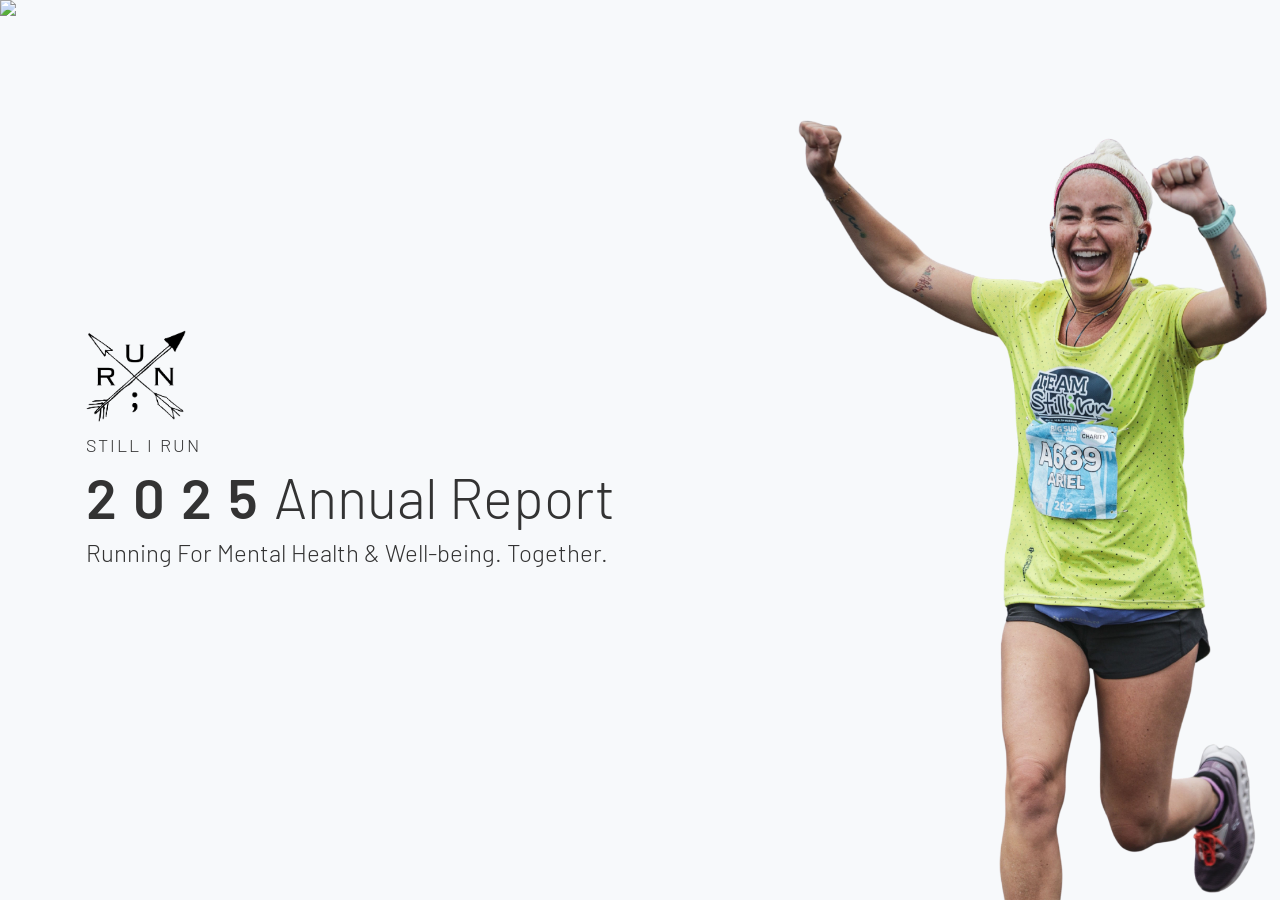
==== commit 7fefec9c: "Make 2025 annual report the default" ====
--- a/index.html
+++ b/index.html
@@ -20,9 +20,6 @@
 
   <!-- CSS WebSlides -->
   <link rel="stylesheet" type='text/css' media='all' href="static/css/webslides.css">
-
-  <!-- Optional - CSS SVG Icons (Font Awesome) -->
-  <link rel="stylesheet" type='text/css' media='all' href="static/css/svg-icons.css">
 
   <!-- CSS Chart -->
   <link rel="stylesheet" href="https://cdn.jsdelivr.net/npm/charts.css/dist/charts.min.css">
@@ -46,7 +43,7 @@
   <meta property="og:type" content="article">
   <meta property="og:title" content="Still I Run — 2025 Annual Report">
   <meta property="og:description"
-    content="Still I Run is a nationwide non-profit dedicated to promoting the benefits of running for mental health. Read our 2024 annual report to see what we accomplished this year.">
+    content="Still I Run is a nationwide non-profit dedicated to promoting the benefits of running for mental health. Read our 2025 annual report to see what we accomplished this year.">
   <meta property="og:updated_time" content="2025-02-24T11:30:50">
   <meta property="og:image" content="static/images/share-image.jpg">
 
@@ -56,7 +53,7 @@
   <meta name="twitter:creator" content="@stillirun">
   <meta name="twitter:title" content="Still I Run — 2025 Annual Report">
   <meta name="twitter:description"
-    content="Still I Run is a nationwide non-profit dedicated to promoting the benefits of running for mental health. Read our 2024 annual report to see what we accomplished this year.">
+    content="Still I Run is a nationwide non-profit dedicated to promoting the benefits of running for mental health. Read our 2025 annual report to see what we accomplished this year.">
   <meta name="twitter:image" content="static/images/share-image.jpg">
 
   <!-- FAVICONS -->
@@ -81,17 +78,13 @@
       <ul>
         <li class="facebook">
           <a rel="external" href="https://facebook.com/stillirun" title="Facebook">
-            <svg class="fa-facebook">
-              <use xlink:href="#fa-facebook"></use>
-            </svg>
+            <svg class="icon" xmlns="http://www.w3.org/2000/svg" stroke="currentColor" fill="currentColor" viewBox="0 0 640 640"><!--!Font Awesome Free v7.2.0 by @fontawesome - https://fontawesome.com License - https://fontawesome.com/license/free Copyright 2026 Fonticons, Inc.--><path d="M240 363.3L240 576L356 576L356 363.3L442.5 363.3L460.5 265.5L356 265.5L356 230.9C356 179.2 376.3 159.4 428.7 159.4C445 159.4 458.1 159.8 465.7 160.6L465.7 71.9C451.4 68 416.4 64 396.2 64C289.3 64 240 114.5 240 223.4L240 265.5L174 265.5L174 363.3L240 363.3z"/></svg>
             <em>/StillIRun</em>
           </a>
         </li>
         <li class="instagram">
           <a rel="external" href="https://instagram.com/stillirun" title="Instagram">
-            <svg class="fa-instagram">
-              <use xlink:href="#fa-instagram"></use>
-            </svg>
+            <svg class="icon" xmlns="http://www.w3.org/2000/svg" stroke="currentColor" fill="currentColor" viewBox="0 0 640 640"><!--!Font Awesome Free v7.2.0 by @fontawesome - https://fontawesome.com License - https://fontawesome.com/license/free Copyright 2026 Fonticons, Inc.--><path d="M320.3 205C256.8 204.8 205.2 256.2 205 319.7C204.8 383.2 256.2 434.8 319.7 435C383.2 435.2 434.8 383.8 435 320.3C435.2 256.8 383.8 205.2 320.3 205zM319.7 245.4C360.9 245.2 394.4 278.5 394.6 319.7C394.8 360.9 361.5 394.4 320.3 394.6C279.1 394.8 245.6 361.5 245.4 320.3C245.2 279.1 278.5 245.6 319.7 245.4zM413.1 200.3C413.1 185.5 425.1 173.5 439.9 173.5C454.7 173.5 466.7 185.5 466.7 200.3C466.7 215.1 454.7 227.1 439.9 227.1C425.1 227.1 413.1 215.1 413.1 200.3zM542.8 227.5C541.1 191.6 532.9 159.8 506.6 133.6C480.4 107.4 448.6 99.2 412.7 97.4C375.7 95.3 264.8 95.3 227.8 97.4C192 99.1 160.2 107.3 133.9 133.5C107.6 159.7 99.5 191.5 97.7 227.4C95.6 264.4 95.6 375.3 97.7 412.3C99.4 448.2 107.6 480 133.9 506.2C160.2 532.4 191.9 540.6 227.8 542.4C264.8 544.5 375.7 544.5 412.7 542.4C448.6 540.7 480.4 532.5 506.6 506.2C532.8 480 541 448.2 542.8 412.3C544.9 375.3 544.9 264.5 542.8 227.5zM495 452C487.2 471.6 472.1 486.7 452.4 494.6C422.9 506.3 352.9 503.6 320.3 503.6C287.7 503.6 217.6 506.2 188.2 494.6C168.6 486.8 153.5 471.7 145.6 452C133.9 422.5 136.6 352.5 136.6 319.9C136.6 287.3 134 217.2 145.6 187.8C153.4 168.2 168.5 153.1 188.2 145.2C217.7 133.5 287.7 136.2 320.3 136.2C352.9 136.2 423 133.6 452.4 145.2C472 153 487.1 168.1 495 187.8C506.7 217.3 504 287.3 504 319.9C504 352.5 506.7 422.6 495 452z"/></svg>
             <em>@StillIRun</em>
           </a>
         </li>
@@ -102,17 +95,18 @@
   <main role="main">
     <article id="webslides">
       <section>
-        <span class="background background-right"
-          style="background-image:url('static/images/backgrounds/1.svg')"></span>
+        <span class="background background-right-top"
+        style="background-image:url('static/images/backgrounds/tsir-2.png')"></span>
         <img src="static/images/logos/logo-green.png" width="200" class="background-top-left" />
         <div class="wrap">
+          <img src="static/images/logos/logo.png" width="100" />
           <p class="text-subtitle">Still I Run</p>
           <h1><strong class="text-landing">2025</strong>Annual Report</h1>
           <p class="text-intro">Running For Mental Health & Well-being. Together.</p>
         </div>
       </section>
       <section id="toc">
-        <span class="background-right-top fade-white" style="background-image:url('static/images/backgrounds/toc-bg.jpg')"></span>
+        <span class="background-left fade-white" style="background-image:url('static/images/backgrounds/race-banner.jpg')"></span>
         <div class="wrap alignright">
           <h2 class="text-landing">Table of Contents</h2>
           <div class="toc size-50">
@@ -155,11 +149,11 @@
                   <span class="chapter">Meet Our Team</span>
                 </a></li>
 
-              <li><a href="#grants" title="Go to Grants">
+              <li><a href="#grants-press" title="Go to Grants">
                   <span class="chapter">Grants</span>
                 </a></li>
 
-              <li><a href="#press" title="Go to Press & Recognition">
+              <li><a href="#grants-press" title="Go to Press & Recognition">
                   <span class="chapter">Press & Recognition</span>
                 </a></li>
 
@@ -170,7 +164,7 @@
           </div>
         </div>
       </section>
-      <section id="letter-from-sasha no-padding">
+      <section id="letter-from-sasha">
         <span class="background-center-bottom" style="background-image:url('static/images/backgrounds/4.svg')"></span>
         <div class="wrap">
           <span class="text-subtitle">Letter from Sasha</span>
@@ -223,7 +217,7 @@
       <section class="bg-primary fullscreen">
         <div class="card-40">
           <figure>
-            <img src="static/images/city-running.jpg">
+            <img src="static/images/backgrounds/mission.jpg">
           </figure>
           <div class="flex-content">
             <h3 class="text-intro">Our Mission</h3>
@@ -241,8 +235,8 @@
             <ul class="flexblock metrics">
               <li>
                 <div>
-                  <svg xmlns="http://www.w3.org/2000/svg" xmlns:xlink="http://www.w3.org/1999/xlink" width="500"
-                    zoomAndPan="magnify" viewBox="0 0 375 374.999991" height="500" preserveAspectRatio="xMidYMid meet"
+                  <svg xmlns="http://www.w3.org/2000/svg" xmlns:xlink="http://www.w3.org/1999/xlink" width="50"
+                    zoomAndPan="magnify" viewBox="0 0 375 374.999991" height="50" preserveAspectRatio="xMidYMid meet"
                     version="1.0">
                     <defs>
                       <clipPath id="994b2fbe9d">
@@ -271,8 +265,8 @@
               </li>
               <li>
                 <div>
-                  <svg xmlns="http://www.w3.org/2000/svg" xmlns:xlink="http://www.w3.org/1999/xlink" width="500"
-                    zoomAndPan="magnify" viewBox="0 0 375 374.999991" height="500" preserveAspectRatio="xMidYMid meet"
+                  <svg xmlns="http://www.w3.org/2000/svg" xmlns:xlink="http://www.w3.org/1999/xlink" width="50"
+                    zoomAndPan="magnify" viewBox="0 0 375 374.999991" height="50" preserveAspectRatio="xMidYMid meet"
                     version="1.0">
                     <defs>
                       <clipPath id="afd9882d8a">
@@ -340,8 +334,8 @@
               </li>
               <li>
                 <div>
-                  <svg xmlns="http://www.w3.org/2000/svg" xmlns:xlink="http://www.w3.org/1999/xlink" width="500"
-                    zoomAndPan="magnify" viewBox="0 0 375 374.999991" height="500" preserveAspectRatio="xMidYMid meet"
+                  <svg xmlns="http://www.w3.org/2000/svg" xmlns:xlink="http://www.w3.org/1999/xlink" width="50"
+                    zoomAndPan="magnify" viewBox="0 0 375 374.999991" height="50" preserveAspectRatio="xMidYMid meet"
                     version="1.0">
                     <defs>
                       <clipPath id="afaa45cd87">
@@ -383,64 +377,71 @@
         <div class="aligncenter">
           <h3>We directly impacted over 2,700 individuals</h3>
           <span class="text-intro">through Still I Run programs and events</span>
-        </div>
+          <p style="display: block;">(That's 35% more individuals impacted than 2024!)</p>
+        </div>
+        <div class="wrap size-70">
         <ul class="flexblock metrics specs animation">
           <li>
             <div>
-                <h2><span class="text-serif" style="--count-to: 210; min-width: 150px;"></span>
+                <h2><span class="text-serif" style="--count-to: 210; min-width: 150px;" data-count="210"></span>
                 Ambassadors across 43 States</h2>
                 sharing lived experience and leading with vulnerability.
             </div>
           </li>
           <li>
             <div>
-                <h2><span class="text-serif" style="--count-to: 10; min-width: 150px;"></span>
+                <h2><span class="text-serif" style="--count-to: 10; min-width: 150px;" data-count="10"></span>
                 Local Run Chapters</h2>
                 hosting regular group runs that prioritize mental health.
             </div>
           </li>
           <li>
             <div>
-                <h2><span class="text-serif" style="--count-to: 56; min-width: 150px;"></span>
+                <h2><span class="text-serif" style="--count-to: 56; min-width: 150px;" data-count="56"></span>
                 Starting Line Scholarship participants</h2>
                 took part in three in-person cohorts; two in Grand Rapids, MI and one in Tacoma, WA.
             </div>
           </li>
           <li>
             <div>
-                <h2><span class="text-serif" style="--count-to: 185; min-width: 150px;"></span>
+                <h2><span class="text-serif" style="--count-to: 185; min-width: 150px;" data-count="185"></span>
                 Mental Health Runner participants were supported</h2>
                 through our self-guided virtual program, an increase over 700% from our 2024 pilot.
             </div>
           </li>
           <li>
             <div>
-                <h2><span class="text-serif" style="--count-to: 101; min-width: 150px;"></span>
+                <h2><span class="text-serif" style="--count-to: 101; min-width: 150px;" data-count="101"></span>
                 Team Still I Run athletes (a 20% increase from 2024) across 6 races</h2>
                 raising critical funds while using endurance sports to advocate for mental health.
             </div>
           </li>
           <li>
             <div>
-                <h2><span class="text-serif" style="--count-to: 1612; min-width: 150px;"></span>
+                <h2><span class="text-serif" style="--count-to: 1612; min-width: 150px;" data-count="1612"></span>
                 Runners connected across the world</h2>
                 through our virtual and in-person events.
             </div>
           </li>
         </ul>
+        </div>
       </section>
 
       <section id="sls" class="bg-brown">
-        <span class="background" style="background-image:url('static/images/backgrounds/sls-1.png')"></span>
-        <div class="wrap">
-          <img src="static/images/logos/sls.png" title="Starting Line Scholarship Logo" style="max-width: 200px;" />
+        <span class="background background-center" style="background-image:url('static/images/backgrounds/sls-1.png')"></span>
+        <div class="wrap">
+          <div style="display:flex;align-items: center;gap:2rem;">
+          <img src="static/images/logos/sls.png" title="Starting Line Scholarship Logo" style="max-width: 150px;" />
+          <img src="static/images/logos/mental-health-runner.png" title="Starting Line Scholarship Logo" style="max-width: 150px;"/>
+          </div>
           <h2 class="text-serif">Starting Line Scholarship &<br/>Mental Health Runner</h2>
           <p class="text-subtitle">Removing Barriers. Creating Momentum.</p>
         </div>
       </section>
       <section class="bg-brown">
         <div class="wrap">
-          <div class="longform">
+          <img src="static/images/backgrounds/sls-2.png" class="alignleft size-40" />
+          <div>
             <p>In 2025, the Starting Line Scholarship continued to grow in both reach and depth, strengthening 
               Still I Run’s commitment to expanding access to running and mental health support. Building on 
               prior years, the program increased capacity, refined its structure, and continued to prioritize 
@@ -455,24 +456,31 @@
               sustainable. Confidence grew. Consistency followed. Community formed.</p>
           </div>
         </div>
-        <div class="card-30">
-          <figure>
-            <img src="static/images/backgrounds/sls-3.png" style="filter:grayscale()" />
-          </figure>
-          <blockquote class="flex-content">
-            <p class="text-quote">Without this program and the people involved in helping me achieve growth, I would have been at home, 
-              sitting on my couch, afraid to get up and try.<cite>Victoria Gill, Starting Line Scholarship—Grand Rapids Cohort Participant</cite></p>
-          </blockquote>
-        </div>
+        </section>
+        <section class="bg-brown">
+          <div class="wrap">
+            <!-- <div class="card-30"> -->
+            <div>
+              <blockquote >
+                <p class="text-quote">Without this program and the people involved in helping me achieve growth, I would have been at home, 
+                  sitting on my couch, afraid to get up and try.<cite>Victoria Gill, Starting Line Scholarship—Grand Rapids Cohort Participant</cite></p>
+              </blockquote>
+              <!-- <figure>
+                <img src="static/images/backgrounds/sls-2-skinny.png" style="filter:grayscale(); object-fit: cover;" />
+              </figure> -->
+            </div>
+          </div>
+        </section>
+        <section class="bg-brown">
         <div class="wrap longform">
           <h4>Grand Rapids: Building Consistency and Leadership</h4>
           <p>In Grand Rapids, 33 participants successfully completed the program, with 18 runners in 
             the Spring cohort and 15 in the Fall cohort. The program was fully supported by grant 
             funding, ensuring that cost was not a barrier to participation.</p>
 
-          <!-- <div class="grid" style="margin-bottom: 2rem;">
+               <div class="grid" style="margin-bottom: 2rem;">
             <figure class="column" style="padding:  0;">
-              <img src="static/images/sls-spring.jpg">
+              <img src="static/images/sls-spring.jpg" style="object-fit: cover; object-position: 34%; height: 100%; width: 100%;">
               <figcaption>
                 <p  style="font-size: small; text-align: center; width: 75%; margin: 0 auto;">Grand Rapids Spring Cohort standing in front of the Calder Grand Rapids.</p>
               </figcaption>
@@ -484,7 +492,7 @@
                 <p  style="font-size: small; text-align: center; width: 75%; margin: 0 auto;">Grand Rapids Fall Cohort standing in front of Still I Run's booth.</p>
               </figcaption>
             </figure>
-          </div> -->
+          </div>
           <span class="text-pull-left">
             <figure>
               <img src="static/images/logos/well-being.png" />
@@ -505,6 +513,12 @@
             completion of the program, everyone was awarded a year-long membership to their local YMCA 
             to help them continue this forward momentum of running for mental health.</p>
 
+            <figure class="" style="padding:  0;">
+              <img src="static/images/sls-pc.png">
+              <figcaption>
+                <p  style="font-size: small; text-align: center; width: 75%; margin: 0 auto;">Pierce County participants holding their race medals in a circle</p>
+              </figcaption>
+            </figure>
           <span class="text-pull-right">
             <p>Regarding one youth participant, her mentor shared with us: “I wanted to share with you that 
               [participant] and [mentor] are meeting consistently. They are going to the Gym quite a bit or 
@@ -526,8 +540,8 @@
             that integrates running, education, and reflective tools into their mental health self-care 
             routine. We launched the program in May and helped 185 participants, an impressive 85% more 
             than we anticipated!</p>
-          <img src="static/images/logos/mental-health-runner.png" title="Mental Health Runner Logo"
-            class="alignright size-20" />
+          <img src="static/images/mhr.jpg" title="Forward is a Pace Workbook"
+            class="alignright size-20" style="aspect-ratio: 1/ 1; object-fit: cover; object-position: bottom;" />
           <p>The Mental Health Runner program includes running shoes, a running shirt and a comprehensive 
             workbook called Forward is a Pace. This workbook was thoughtfully created by our program 
             manager, and also tapped into experts in the intersection of running and mental health. 
@@ -537,7 +551,7 @@
         </div>
       </section>
       <section id="tsir">
-        <span class="background background-top" style="background-image:url('static/images/backgrounds/tsir-banner.png')"></span>
+        <span class="background background-top" style="background-image:url('static/images/backgrounds/tsir-1.png')"></span>
         <div class="wrap">
           <img src="static/images/logos/tsir.png" title="Team Still I Run Logo" style="max-width: 200px" />
           <h2 class="text-landing text-serif">Team Still I Run</h3>
@@ -545,10 +559,15 @@
         </div>
       </section>
       <section>
-        <div class="longform wrap">
-          <p>Team Still I Run remained a cornerstone of our fundraising and storytelling in 2025. 101 runners represented 27 states and two countries across six races, using their training and race days to advocate for mental health, share their stories, and raise critical funds that sustain our programs and expand access to care.</p>
+        <div class="wrap">
           <div class="grid sm">
             <div class="column">
+              <figure class="alignleft">
+                <img src="static/images/tsir-nyc-half.jpg" />  
+              </figure>
+            </div>
+            <div class="column">
+              <p>Team Still I Run remained a cornerstone of our fundraising and storytelling in 2025. 101 runners represented 27 states and two countries across six races, using their training and race days to advocate for mental health, share their stories, and raise critical funds that sustain our programs and expand access to care.</p>
               <ul class="flexblock specs">
                 <li>
                   <div>
@@ -571,44 +590,52 @@
               </ul>
             </div>
           </div>
-        
+      
+          </div>
+          <div class="wrap longform">
           <p>Beyond the miles and medals, Team Still I Run created space for honesty and connection. Runners showed up carrying their own experiences with mental health and invited others into the conversation along the way. Many shared that being part of the team positively impacted their mental health, supported personal growth, and deepened their sense of belonging within the Still I Run community.</p>
           <hr>
-
-            <div class="column">
-          <blockquote class="text-quote">
-            <p style="margin-bottom: 0;">I have run heartbroken, I have run angry, I have run sad, but I have also run with a smile on my face as I continue to prove to myself that I am stronger and braver than I ever believed.
-              <cite>Rebecca Palmer Franco, <small>Berlin Marathon, 2025</small></cite></p>
-          </blockquote>
-          </div>
-          <hr>
-            <p>In 2025, the team reached an exciting milestone on the global stage. This was our first year 
-              participating in the Sydney Marathon, which officially became one of the Abbott World Marathon 
-              Majors. That moment marked a meaningful expansion of our international presence and reinforced 
-              that this movement extends far beyond U.S. borders.</p>
-            <p>Looking ahead, Team Still I Run will take another major step forward with a presence at the 
-              Tokyo Marathon in 2026. With Tokyo added to our race calendar, we are now partners of five of 
-              the seven World Marathon Majors, opening the door for more runners around the world to use 
-              iconic races as platforms for mental health advocacy.</p>
-              <hr>
             <div class="column">
               <blockquote class="text-quote">
-                <p style="margin-bottom: 0;">I'm on a journey to run all the world majors, and I hope to run as many of them as I can for Still I Run as they continue to grow and offer charity bibs at more races.
-                  <cite>Cristian Bing-Capiraso, <small>Chicago Marathon, 2025</small></cite></p>
-
+                <p style="margin-bottom: 0;">I have run heartbroken, I have run angry, I have run sad, but I have also run with a smile on my face as I continue to prove to myself that I am stronger and braver than I ever believed.
+                  <cite>Rebecca Palmer Franco, <small>Berlin Marathon, 2025</small></cite></p>
               </blockquote>
             </div>
-            <hr>
-            </div>
-            <div class="wrap">
-          <p>Alongside the World Majors, Team Still I Run continues to show up at beloved destination races that reflect the heart of our community, including the Big Sur Marathon and Grandma's Marathon. These events offer runners meaningful experiences rooted in connection, reflection, and shared purpose.
-</p>
+          <hr>
+
+          <p>In 2025, the team reached an exciting milestone on the global stage. This was our first year 
+            participating in the Sydney Marathon, which officially became one of the Abbott World Marathon 
+            Majors. That moment marked a meaningful expansion of our international presence and reinforced 
+            that this movement extends far beyond U.S. borders.</p>
+          <p>Looking ahead, Team Still I Run will take another major step forward with a presence at the 
+            Tokyo Marathon in 2026. With Tokyo added to our race calendar, we are now partners of five of 
+            the seven World Marathon Majors, opening the door for more runners around the world to use 
+            iconic races as platforms for mental health advocacy.</p>
+
+        </div>
+        <div class="wrap">
+          
+          <hr>
+          <div class="card-30">
+
+            <figure class="alignright">
+              <img src="static/images/tsir-cristian.jpg" />
+              <figcaption><p>Cristian running the Berlin Marathon</p></figcaption>
+            </figure>
+            <blockquote class="text-quote">
+              <p style="margin-bottom: 0;">I'm on a journey to run all the world majors, and I hope to run as many of them as I can for Still I Run as they continue to grow and offer charity bibs at more races.
+                <cite>Cristian Bing-Capiraso, <small>Chicago Marathon, 2025</small></cite></p>
+
+            </blockquote>
+          </div>
+          <hr>
+        </div>
+        <div class="wrap">
+          <p>Alongside the World Majors, Team Still I Run continues to show up at beloved destination races that reflect the heart of our community, including the Big Sur Marathon and Grandma's Marathon. These events offer runners meaningful experiences rooted in connection, reflection, and shared purpose.</p>
           <div class="grid">
-
             <div class="column" style="padding: 0;">
-          <p>Each race, whether global or local, became a moment of visibility and care. Team Still I Run runners reminded spectators, fellow athletes, and themselves that mental health matters everywhere people move. With every starting line crossed and every story shared, the team helped normalize conversations around mental health and showed what it looks like to move forward together.</p>
-          <p>Every mile carried meaning. Every finish line reflected collective effort. And every runner helped strengthen a growing movement built on compassion, community, and the belief that forward is a pace.</p>
-
+              <p>Each race, whether global or local, became a moment of visibility and care. Team Still I Run runners reminded spectators, fellow athletes, and themselves that mental health matters everywhere people move. With every starting line crossed and every story shared, the team helped normalize conversations around mental health and showed what it looks like to move forward together.</p>
+              <p>Every mile carried meaning. Every finish line reflected collective effort. And every runner helped strengthen a growing movement built on compassion, community, and the belief that forward is a pace.</p>
             </div>
             <div class="column">
               <h4>Stories from Team Still I Run</h4>
@@ -624,7 +651,7 @@
         </div>
       </section>
       <section id="run-chapters" class=" bg-white">
-        <span class="background dark" style="background-image:url('static/images/backgrounds/chapter-2.jpg')"></span>
+        <span class="background dark fade-white background-top-left" style="background-image:url('static/images/backgrounds/chapter.jpg')"></span>
         <div class="wrap">
           <img src="static/images/logos/chapter.png" title="Run Chapter Logo" style="max-width: 200px" />
 
@@ -647,25 +674,18 @@
         <div class="spacer-lg"></div>
         <div class="wrap">
           <div class="card-60 bg-white">
-            <div id="map" style="width: 700px; height: 500px;"></div>
+            <div id="map" style="width: 100%; min-height: 500px; height: 100%;"></div>
             <script>
 
               let protocol = new pmtiles.Protocol();
               maplibregl.addProtocol("pmtiles", protocol.tile);
                 const map = new maplibregl.Map({
                     container: 'map',
-                    // style: "https://raw.githubusercontent.com/wipfli/foursquare-os-places-pmtiles/refs/heads/main/style.json",
                     style: {
                       "version": 8,
-                      glyphs: "https://protomaps.github.io/basemaps-assets/fonts/{fontstack}/{range}@2x.pbf",
-                      sprite: `https://protomaps.github.io/basemaps-assets/sprites/v4/light@2x`,
+                      glyphs: "https://protomaps.github.io/basemaps-assets/fonts/{fontstack}/{range}.pbf",
+                      sprite: `https://protomaps.github.io/basemaps-assets/sprites/v4/light`,
                       sources: {
-                        // protomaps: {
-                        //   type: "vector",
-                        //   url: "pmtiles://https://build.protomaps.com/20251229.pmtiles  ",
-                        //   //https://maps.protomaps.com/#tiles=https://build.protomaps.com/20251229.pmtiles
-                        //   attribution: "<a href='https://openstreetmap.org/copyright'>© OpenStreetMap Contributors</a>"
-                        // },
                         "protomaps": {
                           "type": "vector",
                           "attribution": "<a href=\"https://github.com/protomaps/basemaps\">Protomaps</a> © <a href=\"https://openstreetmap.org\">OpenStreetMap</a>",
@@ -674,14 +694,10 @@
                       },
                       layers: basemaps.layers("protomaps", basemaps.namedFlavor("light"), {lang:"en"}),
                     },
-                    center: [40.648613370437346, -96.41516307547404].reverse(),
+                    center: [-97.380409,39.565735],
                     zoom: 3,
-                    
+                    maxBounds: [-137.370644,7.223865,-57.390175,61.748594],
                 });
-
-                // set max bounds
-                const maxBounds = map.getBounds()
-                map.setMaxBounds(maxBounds)
 
                 const chapters = [
                   [-87.74009396076309, 41.97645134411006],
@@ -741,6 +757,11 @@
         <div class="wrap longform">
           <p>Still I Run ambassadors played a vital role in 2025, serving as storytellers, connectors, and advocates across the community. By sharing their lived experience and showing up consistently, ambassadors helped normalize conversations around mental health and reinforced that running can be a supportive tool at any stage of someone’s journey.</p>
           <p>In 2025, <strong>210 Ambassadors</strong> made up our largest cohort to date, representing <strong>43 different states</strong> across the U.S. This growing network expanded Still I Run’s reach and ensured that more people could see themselves reflected in the movement.</p>
+
+        <figure style="margin-bottom: 2rem;">
+         <img class="" src='static/images/ambassador-shot.jpg' />
+         <figcaption><p>A red-haired person with a pony tail and sunglasses propped on their head is standing with their back showing the Worth the Work themed quarter zip against a snowy landscape.</p></figcaption>
+        </figure>
           <p>Throughout the year, ambassadors led group runs, participated in Stil I Run signature events, and shared their stories through digital platforms and in-person spaces. They hosted in-person 5Ks for World Mental Health Day, creating local opportunities for connection and shared movement. Their willingness to speak honestly about mental health created entry points for others who may have felt unsure, hesitant, or alone. For many people, an ambassador’s story became the reason they felt comfortable taking a first step toward movement or community.</p>
           <hr>
           <div>
@@ -755,15 +776,19 @@
           <p>At its core, the Ambassador Program reflects the heart of the organization. When people are given space to share their stories and show up as themselves, doors open. Conversations start. Stigma softens. And more people feel invited to move forward, together.</p>
         </div>
       </section>
-      <section id="events" class="bg-black-blue slide-bottom">
-        <span class="background dark" style="background-image:url('static/images/backgrounds/wmhd-banner.jpg')"></span>
-        <div class="wrap">
+      <section id="events" class="fullscreen">
+        <div class="card-50">
+        <div class="flex-content">
           <h2 class="text-landing text-serif">Signature Events</h2>
           <p class="text-subtitle">​​Moving Together, Everywhere</p>
-          <p class="size-60">
+          <p>
             Our signature events continued to bring the Still I Run community together at scale in 2025, creating shared moments of movement, reflection, and connection across cities, states, and countries. These events served as accessible entry points into the movement, welcoming people at all levels of experience and inviting them to participate in ways that felt supportive and sustainable.
           </p>
         </div>
+        <figure>
+         <img class="" src='static/images/backgrounds/wmhd-banner.jpg' />
+        </figure>
+      </div>
       </section>
       <section id="runstreak">
         <div class="wrap">
@@ -830,7 +855,7 @@
         <div class="fullscreen">
           <div class="card-40">
             <figure>
-              <img src="static/images/wmhd-1.jpg">
+              <img src="static/images/backgrounds/wmhd.jpg">
             </figure>
             <div class="flex-content">
               <p class="text-subtitle">A Global Celebration of Mind and Movement</p>
@@ -918,9 +943,9 @@
         </div>
       </section>
       <section id="future" class="bg-black-blue slide-bottom">
-        <span class="background dark" style="background-image:url('static/images/backgrounds/ahead-1.JPG');"></span>
-        <div class="wrap">
-          <p class="text-subtitle">Looking Ahead to 2025</p>
+        <span class="background dark" style="background-image:url('static/images/backgrounds/board-retreat.png');"></span>
+        <div class="wrap">
+          <p class="text-subtitle">Looking Ahead to 2026</p>
           <h2 class="text-landing"><strong class="text-serif">Forward is a Pace.</strong></h2>
         </div>
       </section>
@@ -964,7 +989,7 @@
                 <img src="static/images/team/board/laura.jpg" alt="Laura Mosher">
                 <figcaption>
                   <h4>Laura Mosher</h4>
-                  <p>Technical Advsior and E-Commerce</p>
+                  <p>Technical & E-commerce Advsior</p>
                 </figcaption>
               </figure>
             </li>
@@ -978,16 +1003,8 @@
                 </figcaption>
               </figure>
             </li>
-            <li>
-              <figure>
-                <img src="static/images/team/katie-callaway.jpg" alt="Katie Callaway">
-                <figcaption>
-                  <h4>Katie Callaway</h4>
-                  <p>Fundraising</p>
-                </figcaption>
-              </figure>
-            </li>
-
+            </ul>
+            <ul class="flexblock clients team">
             <li>
               <figure>
                 <img src="static/images/team/holly.avif" alt="Holly Cipriani">
@@ -1007,6 +1024,15 @@
                 </figcaption>
               </figure>
             </li>
+          </ul>
+
+          <h4 class="text-serif" style="font-size: 2rem;">Key Volunteers</h4>
+          <ul style="padding:1.4rem;">
+            <li><strong>Katie Callaway</strong>, Fundraising</li>
+            <li><strong>Chelsea Epinosa</strong>, Ambassador Program</li>
+            <li><strong>Shoshana Gordon</strong>, Ambassador Program </li>
+            <li><strong>Megan Jaromin</strong>, Ambassador Program & World Mental Health Day Race Director</li>
+            <li><strong>Patty Morse</strong>, Team Still I Run</li>
           </ul>
           <h3 class="text-serif">Board of Directors</h3>
           <ul class="flexblock clients team three-col">
@@ -1021,9 +1047,9 @@
             </li>
             <li>
               <figure>
-                <img src="static/images/team/board/marco.avif" alt="Marco de Freitas">
-                <figcaption>
-                  <h4>Marco de Freitas</h4>
+                <img src="static/images/team/board/marco.avif" alt="Marco De Freitas">
+                <figcaption>
+                  <h4>Marco De Freitas</h4>
                   <p>Treasurer</p>
                 </figcaption>
               </figure>
@@ -1145,7 +1171,7 @@
 
             <li>
               <figure>
-                <img src="static/images/team/board/meighan.avif" alt="Meighan Roose">
+                <img src="static/images/team/advisory/meighan.avif" alt="Meighan Roose">
                 <figcaption>
                   <h4>Meighan Roose</h4>
                 </figcaption>
@@ -1161,15 +1187,33 @@
               </figure>
             </li>
           </ul>
-
-          <ul>
-            <h4>Volunteers</h4>
-            <li>Patty Morse, Team Still I Run</li>
-            <li>Megan Jaromin, Ambassador Program & World Mental Health Day Race Director</li>
-            <li>Shoshana Gordon, Ambassador Program </li>
-            <li>Chelsea Epinosa, Ambassador Program</li>
-          </ul>
-        </div>
+        </div>
+      </section>
+      <section id="grants-press">
+        <div class="wrap grid">
+          <div class="column">
+            <h2>Grants</h2>
+            <ul>
+              <li>lululemon</li>
+              <li>MillerKnoll Foundation</li>
+              <li>Gentex Corporation</li>
+              <li>On Running</li>
+              <li>FRE Beauty</li>
+              <li>Amway</li>
+              <li>Wolverine Worldwide</li>
+              <li>Pierce County Washington</li>
+            </ul>
+          </div>
+          <div class="column">
+            <h2>Press & Recognition</h2>
+            <ul>
+              <li><a href="https://corporate.lululemon.com/media/press-releases/2025/10-16-2025-210548828">lululemon Launches lululemon Gives to Advance Mental Health and Wellbeing through Movement and Mindfulness</a></li>
+              <li>Partner of the Year Award from the Muscogee Nation Scholarship Foundation</li>
+            </ul>
+            <a href="https://www.stillirun.org/press" class="button">More impactful stories</a>
+          </div>
+        </div>
+
       </section>
       <section id="sponsors">
 
@@ -1317,17 +1361,13 @@
               <ul>
                 <li class="facebook">
                   <a rel="external" href="https://facebook.com/stillirun" title="Facebook">
-                    <svg class="fa-facebook">
-                      <use xlink:href="#fa-facebook"></use>
-                    </svg>
+                    <svg class="icon" xmlns="http://www.w3.org/2000/svg" stroke="currentColor" fill="currentColor" viewBox="0 0 640 640"><!--!Font Awesome Free v7.2.0 by @fontawesome - https://fontawesome.com License - https://fontawesome.com/license/free Copyright 2026 Fonticons, Inc.--><path d="M240 363.3L240 576L356 576L356 363.3L442.5 363.3L460.5 265.5L356 265.5L356 230.9C356 179.2 376.3 159.4 428.7 159.4C445 159.4 458.1 159.8 465.7 160.6L465.7 71.9C451.4 68 416.4 64 396.2 64C289.3 64 240 114.5 240 223.4L240 265.5L174 265.5L174 363.3L240 363.3z"/></svg>
                     <em>/StillIRun</em>
                   </a>
                 </li>
                 <li class="instagram">
                   <a rel="external" href="https://instagram.com/stillirun" title="Instagram">
-                    <svg class="fa-instagram">
-                      <use xlink:href="#fa-instagram"></use>
-                    </svg>
+                    <svg class="icon" xmlns="http://www.w3.org/2000/svg" stroke="currentColor" fill="currentColor" viewBox="0 0 640 640"><!--!Font Awesome Free v7.2.0 by @fontawesome - https://fontawesome.com License - https://fontawesome.com/license/free Copyright 2026 Fonticons, Inc.--><path d="M320.3 205C256.8 204.8 205.2 256.2 205 319.7C204.8 383.2 256.2 434.8 319.7 435C383.2 435.2 434.8 383.8 435 320.3C435.2 256.8 383.8 205.2 320.3 205zM319.7 245.4C360.9 245.2 394.4 278.5 394.6 319.7C394.8 360.9 361.5 394.4 320.3 394.6C279.1 394.8 245.6 361.5 245.4 320.3C245.2 279.1 278.5 245.6 319.7 245.4zM413.1 200.3C413.1 185.5 425.1 173.5 439.9 173.5C454.7 173.5 466.7 185.5 466.7 200.3C466.7 215.1 454.7 227.1 439.9 227.1C425.1 227.1 413.1 215.1 413.1 200.3zM542.8 227.5C541.1 191.6 532.9 159.8 506.6 133.6C480.4 107.4 448.6 99.2 412.7 97.4C375.7 95.3 264.8 95.3 227.8 97.4C192 99.1 160.2 107.3 133.9 133.5C107.6 159.7 99.5 191.5 97.7 227.4C95.6 264.4 95.6 375.3 97.7 412.3C99.4 448.2 107.6 480 133.9 506.2C160.2 532.4 191.9 540.6 227.8 542.4C264.8 544.5 375.7 544.5 412.7 542.4C448.6 540.7 480.4 532.5 506.6 506.2C532.8 480 541 448.2 542.8 412.3C544.9 375.3 544.9 264.5 542.8 227.5zM495 452C487.2 471.6 472.1 486.7 452.4 494.6C422.9 506.3 352.9 503.6 320.3 503.6C287.7 503.6 217.6 506.2 188.2 494.6C168.6 486.8 153.5 471.7 145.6 452C133.9 422.5 136.6 352.5 136.6 319.9C136.6 287.3 134 217.2 145.6 187.8C153.4 168.2 168.5 153.1 188.2 145.2C217.7 133.5 287.7 136.2 320.3 136.2C352.9 136.2 423 133.6 452.4 145.2C472 153 487.1 168.1 495 187.8C506.7 217.3 504 287.3 504 319.9C504 352.5 506.7 422.6 495 452z"/></svg>
                     <em>@StillIRun</em>
                   </a>
                 </li>
@@ -1339,7 +1379,6 @@
       </footer>
     </article>
   </main>
-  <script defer src="static/js/svg-icons.js"></script>
 
   <script>
     const metricIntersectionObserver = new IntersectionObserver((entries) => {
@@ -1380,7 +1419,13 @@
       document.querySelectorAll(".charts-css.pie.animation").forEach((el) => {
         chartPieAnimation.observe(el)
       })
+    } else {
+      // set --count-to animation to show data-count for reduce motion
+      document.querySelectorAll(".metrics.animation li span").forEach((el) => {
+        el.innerHTML = el.dataset.count
+      })
     }
+
 
     document.querySelectorAll("footer#absolute-footer").forEach((el) => {
       footerNavigation.observe(el)
--- a/static/css/chart-custom.css
+++ b/static/css/chart-custom.css
@@ -0,0 +1,105 @@
+@property --ring-label {
+  syntax: "<string>";
+  initial-value: " ";
+  inherits: true;
+}
+
+@property --ring-rotate-end {
+  syntax: "<number>";
+  initial-value: 0;
+  inherits: false;
+}
+
+@property --count {
+  syntax: "<integer>";
+  initial-value: 0;
+  inherits: false;
+}
+
+@property --count-to {
+  syntax: "<integer>";
+  initial-value: 0;
+  inherits: false;
+}
+
+.charts-css.pie.animate tbody tr td {
+  --ring-rotate-end: var(--end);
+  background: conic-gradient(
+    transparent 0 calc(1turn * var(--start)),
+    var(--c, transparent) calc(1turn * var(--start, 0)) calc(1turn * var(--ring-rotate-end)),
+    transparent calc(1turn * var(--ring-rotate-end)) 1turn);
+
+  animation: spin 1s ease-in; /* fallback for when animation range and timeline are not supported; must be defined before*/
+}
+
+.charts-css.pie.ring tbody tr td {
+  container-type: inline-size;
+  container-name: ring;
+}
+
+.charts-css.pie.ring tbody tr td:after {
+  content: var(--ring-label);
+  font-weight: bolder;
+  display: flex;
+  align-items: center;
+  justify-content: center;
+  position: absolute;
+  top: 20%;
+  left: 20%;
+  border-radius: 50%;
+  width: 60%;
+  height: 60%;
+  font-size: 1.8rem;
+  background-color: var(--chart-bg-color);
+}
+@container ring (min-width: 125px) {
+  .charts-css.pie.ring tbody tr td:after {
+    font-size: 2.4rem;
+  }
+}
+@container ring (min-width: 150px) {
+  .charts-css.pie.ring tbody tr td:after {
+    font-size: 3rem;
+  }
+}
+
+@keyframes spin {
+  from {
+    --ring-rotate-end: var(--start);
+  }
+  to {
+    --ring-rotate-end: var(--end);
+  }
+}
+
+.metrics.animation li span {
+  --count: var(--count-to);
+  counter-reset: count var(--count);
+}
+.metrics.animation li.animate span {
+  animation: count-up 1s ease-in-out;
+  -webkit-animation: count-up 1s ease-in-out;
+  counter-reset: count var(--count);
+}
+
+.metrics.animation li.animate span:before {
+  content: counter(count) var(--counter-suffix, "");
+}
+
+@keyframes count-up {
+  from {
+    --count: 0;
+  }
+  to {
+    --count: var(--count-to);
+  }
+}
+
+@-webkit-keyframes count-up {
+  from {
+    --count: 0;
+  }
+  to {
+    --count: var(--count-to);
+  }
+}
